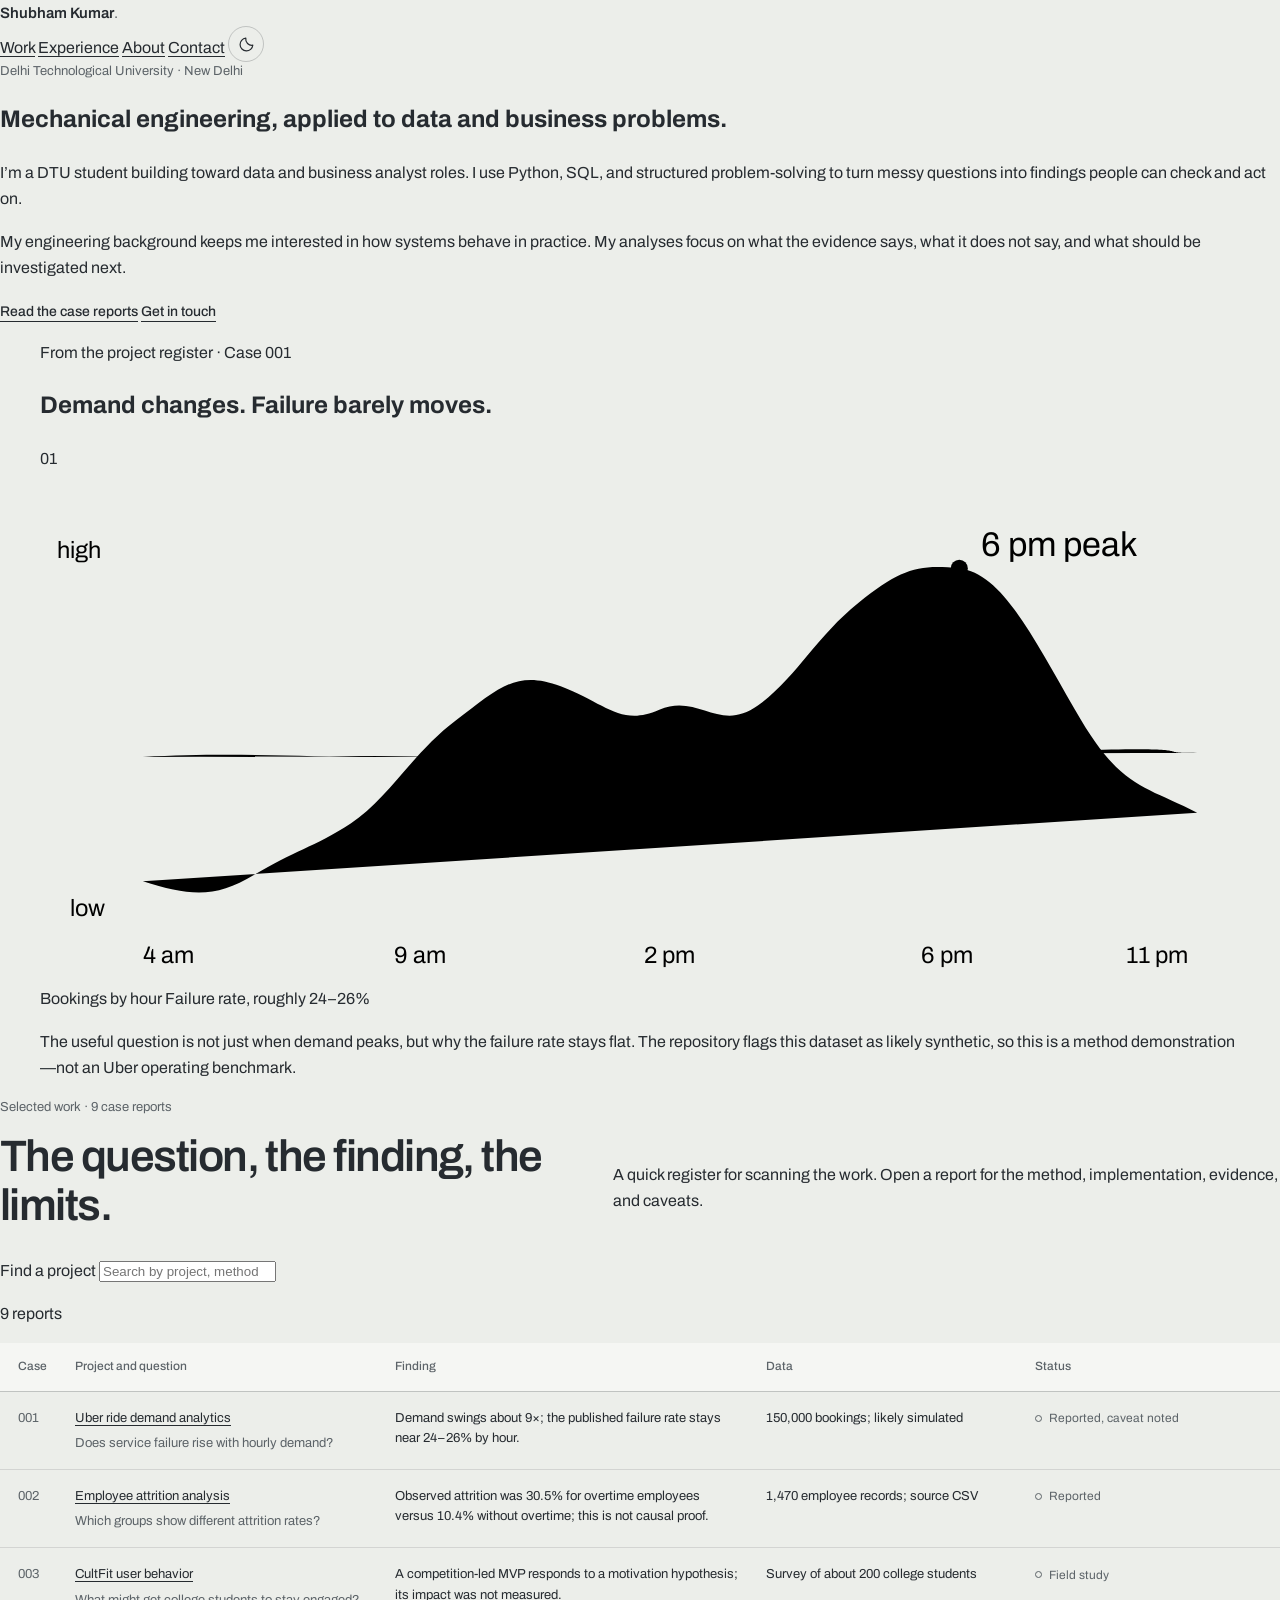
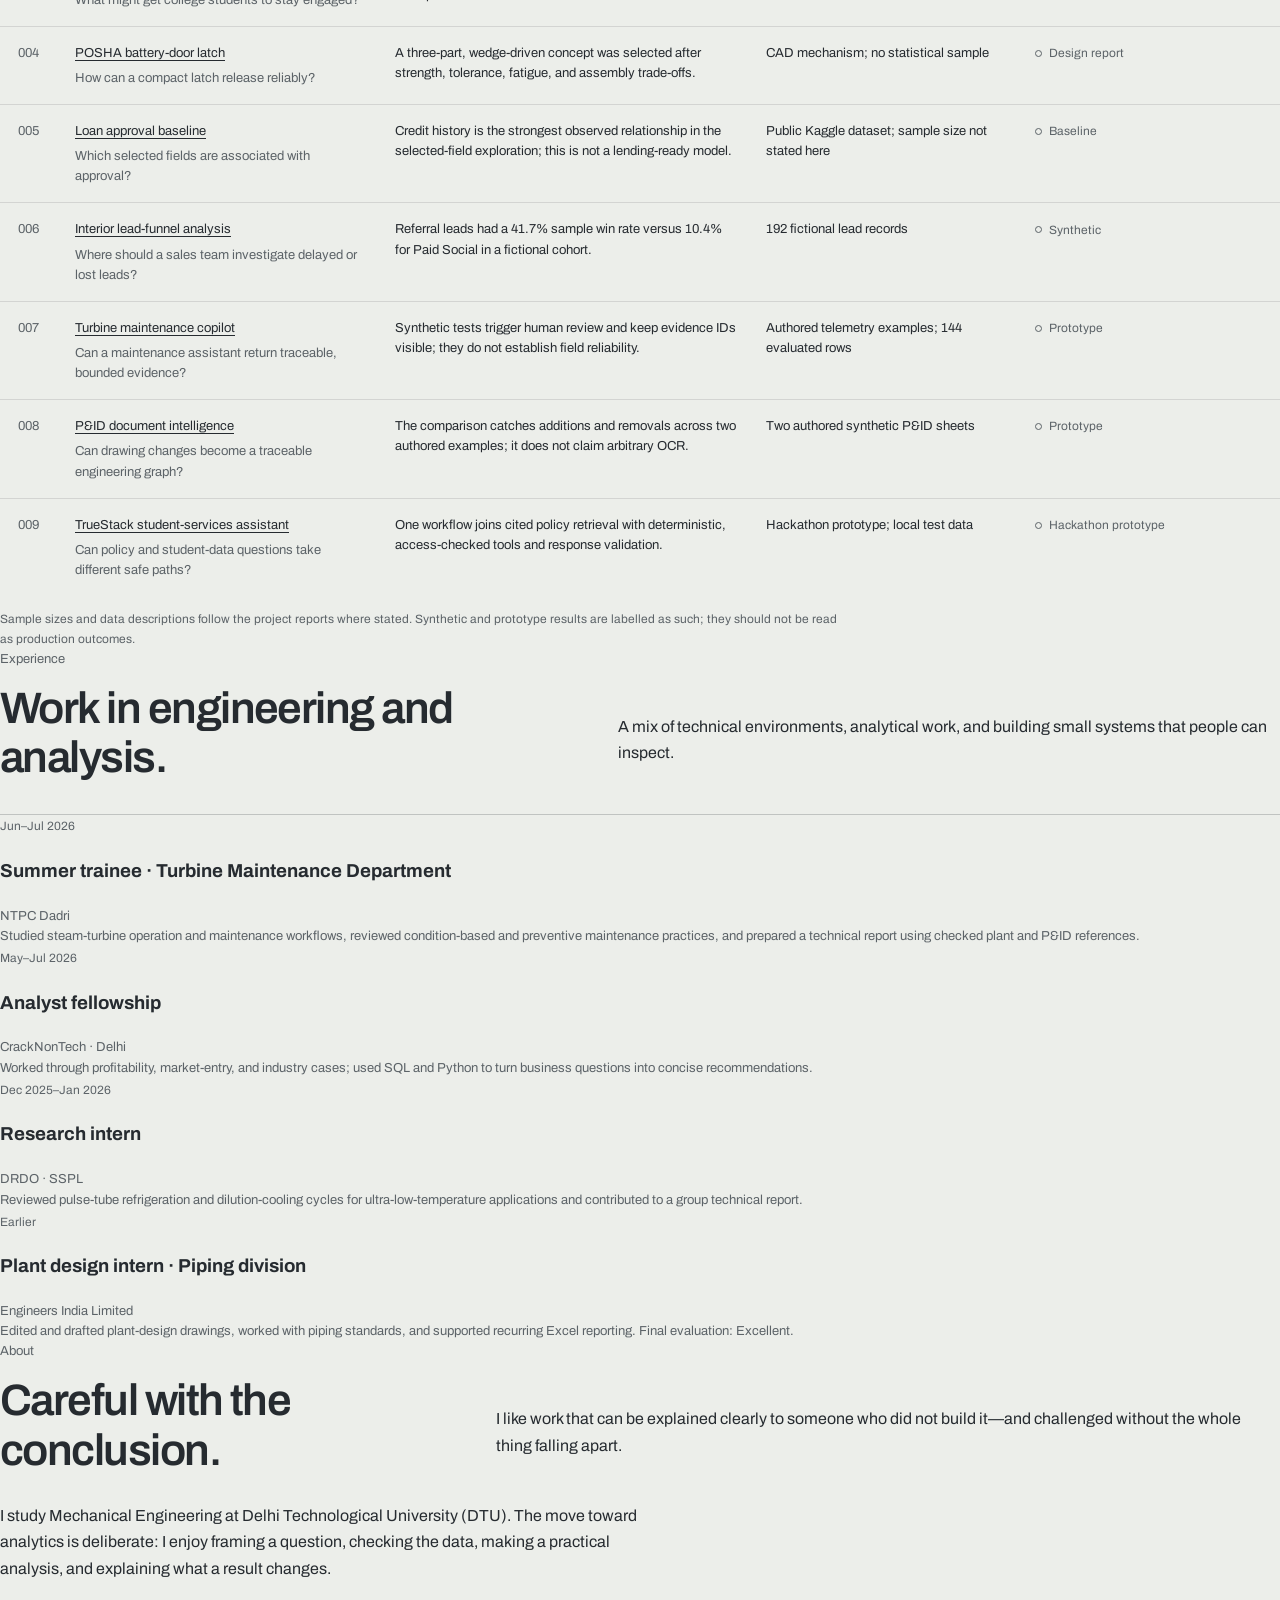
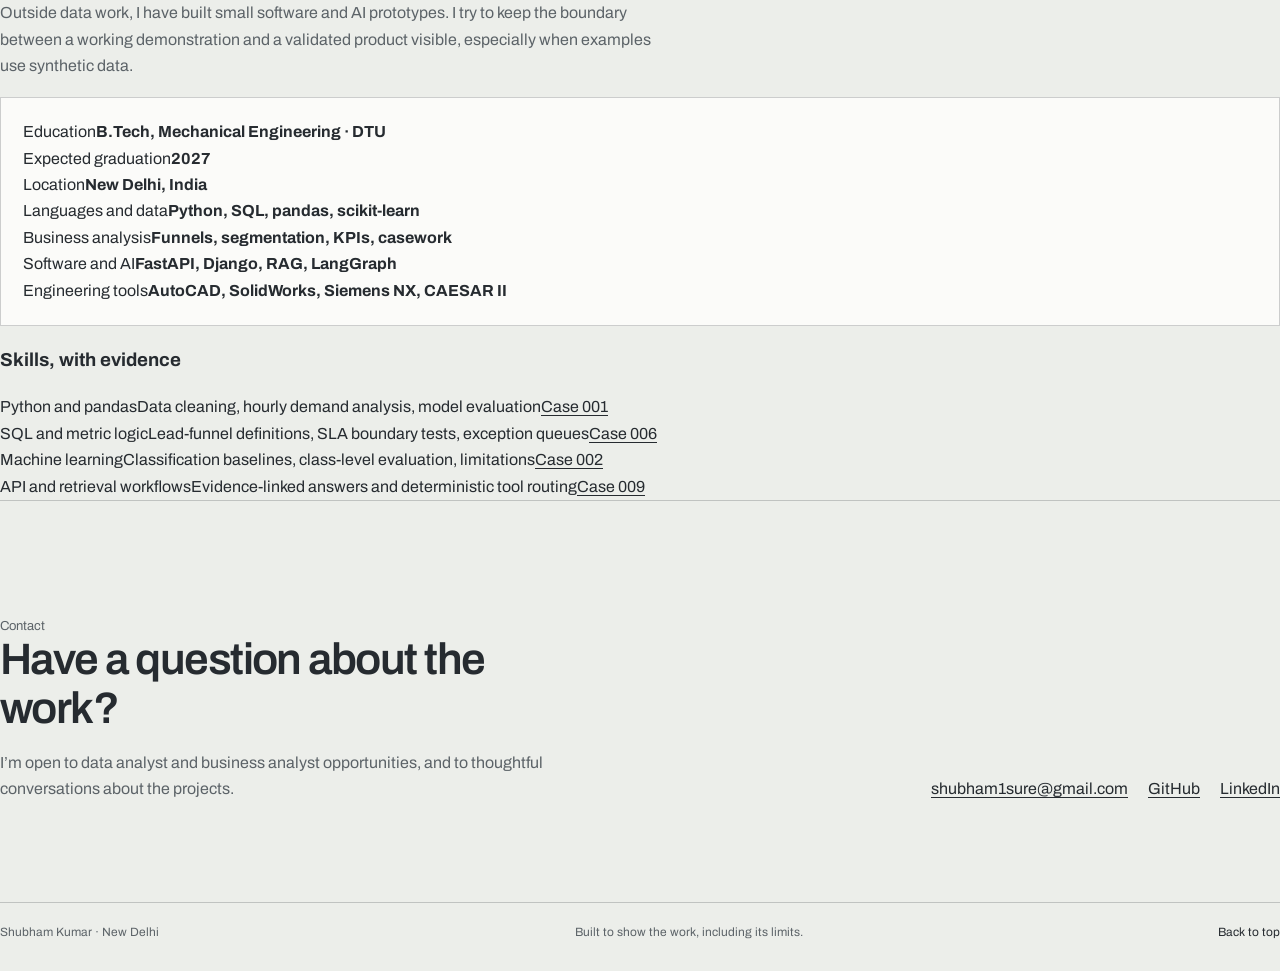
==== index.html @ 34011737 "Rebuild homepage around evidence-led project register" ====
<!doctype html>
<html lang="en" data-theme="light">
<head>
  <meta charset="utf-8">
  <meta name="viewport" content="width=device-width, initial-scale=1">
  <title>Shubham Kumar — Data &amp; Business Analysis</title>
  <meta name="description" content="Shubham Kumar is a Mechanical Engineering student at DTU working toward data and business analyst roles. Explore analysis, decision support, software, and applied AI case reports.">
  <link rel="canonical" href="https://nothing0g.github.io/analyst/">
  <meta property="og:type" content="website">
  <meta property="og:url" content="https://nothing0g.github.io/analyst/">
  <meta property="og:title" content="Shubham Kumar — Data &amp; Business Analysis">
  <meta property="og:description" content="Case reports in analytics, engineering, software, and applied AI. Each report shows the evidence and its limits.">
  <meta property="og:image" content="https://nothing0g.github.io/analyst/assets/og-card.svg">
  <meta name="twitter:card" content="summary_large_image">
  <link rel="icon" href="data:image/svg+xml,%3Csvg xmlns='http://www.w3.org/2000/svg' viewBox='0 0 64 64'%3E%3Crect width='64' height='64' fill='%23FBFBF9' stroke='%23262B30'/%3E%3Cpath d='M17 47V17h7l16 19V17h7v30h-7L24 28v19z' fill='%23262B30'/%3E%3C/svg%3E">
  <link rel="preconnect" href="https://fonts.googleapis.com">
  <link rel="preconnect" href="https://fonts.gstatic.com" crossorigin>
  <link href="https://fonts.googleapis.com/css2?family=Archivo:wdth,wght@75..125,400..700&family=IBM+Plex+Mono:wght@400;500&display=swap" rel="stylesheet">
  <link rel="stylesheet" href="style.css?v=checked-sheet-20261027">
  <script>
    (() => {
      try {
        const saved = localStorage.getItem("theme");
        const preferred = window.matchMedia("(prefers-color-scheme: dark)").matches ? "dark" : "light";
        document.documentElement.dataset.theme = saved || preferred;
      } catch (_) {}
    })();
  </script>
  <script type="application/ld+json">
  {
    "@context":"https://schema.org",
    "@graph":[
      {"@type":"Person","@id":"https://nothing0g.github.io/analyst/#person","name":"Shubham Kumar","url":"https://nothing0g.github.io/analyst/","jobTitle":"Mechanical Engineering Student","sameAs":["https://github.com/Nothing0g","https://www.linkedin.com/in/shubham-kumar-diff/"]},
      {"@type":"WebSite","@id":"https://nothing0g.github.io/analyst/#website","url":"https://nothing0g.github.io/analyst/","name":"Shubham Kumar — Data & Business Analysis","about":{"@id":"https://nothing0g.github.io/analyst/#person"}}
    ]
  }
  </script>
</head>
<body>
  <a class="skip-link" href="#main">Skip to content</a>

  <header class="site-header">
    <a class="wordmark" href="#top" aria-label="Shubham Kumar, home">Shubham Kumar<span class="wordmark-period">.</span></a>
    <nav aria-label="Main navigation">
      <a href="#work">Work</a>
      <a href="#experience">Experience</a>
      <a href="#about">About</a>
      <a href="#contact">Contact</a>
      <button class="theme-toggle" id="themeToggle" type="button" aria-label="Switch to dark theme" aria-pressed="false">
        <svg id="themeIcon" viewBox="0 0 24 24" aria-hidden="true" fill="none" stroke="currentColor" stroke-width="1.6" stroke-linecap="round" stroke-linejoin="round"><path d="M20.4 15.3A8.5 8.5 0 0 1 8.7 3.6 8.7 8.7 0 1 0 20.4 15.3Z"/></svg>
      </button>
    </nav>
  </header>

  <main id="main">
    <section class="intro" id="top" aria-labelledby="intro-title">
      <div class="intro-copy">
        <p class="eyebrow">Delhi Technological University · New Delhi</p>
        <h1 id="intro-title">Mechanical engineering, applied to data and business problems.</h1>
        <p class="intro-lede">I’m a DTU student building toward data and business analyst roles. I use Python, SQL, and structured problem-solving to turn messy questions into findings people can check and act on.</p>
        <p class="intro-context">My engineering background keeps me interested in how systems behave in practice. My analyses focus on what the evidence says, what it does not say, and what should be investigated next.</p>
        <div class="intro-actions">
          <a class="text-link primary-link" href="#work">Read the case reports</a>
          <a class="text-link" href="mailto:shubham1sure@gmail.com">Get in touch</a>
        </div>
      </div>

      <figure class="hero-evidence" aria-labelledby="hero-chart-title">
        <div class="figure-head">
          <div>
            <p class="figure-kicker">From the project register · Case 001</p>
            <h2 id="hero-chart-title">Demand changes. Failure barely moves.</h2>
          </div>
          <span class="figure-number">01</span>
        </div>
        <svg class="demand-chart" viewBox="0 0 560 240" role="img" aria-labelledby="chart-title chart-desc">
          <title id="chart-title">Hourly demand and reported service-failure range</title>
          <desc id="chart-desc">Demand rises from about 1,320 bookings at 4 AM to about 12,400 at 6 PM. The reported service-failure rate remains around 24 to 26 percent.</desc>
          <g class="chart-grid">
            <path d="M48 36H540 M48 78H540 M48 120H540 M48 162H540 M48 204H540"></path>
          </g>
          <g class="chart-axis">
            <text x="8" y="40">high</text><text x="14" y="207">low</text>
            <text x="48" y="229">4 am</text><text x="165" y="229">9 am</text><text x="282" y="229">2 pm</text><text x="411" y="229">6 pm</text><text x="507" y="229">11 pm</text>
          </g>
          <path class="chart-demand" pathLength="100" d="M48 191 C70 198 82 199 100 188 S128 175 145 164 S174 131 194 116 S222 92 243 100 S271 119 289 111 S317 122 335 109 S362 77 382 61 S410 43 429 45 S462 74 483 111 S515 146 540 159"></path>
          <path class="chart-failure" pathLength="100" d="M48 133 C104 130 140 135 194 132 S278 134 335 131 S419 132 483 130 S518 132 540 131"></path>
          <circle class="chart-peak" cx="429" cy="45" r="4"></circle>
          <text class="chart-peak-label" x="439" y="39">6 pm peak</text>
        </svg>
        <div class="chart-legend">
          <span><i class="legend-line demand-line"></i>Bookings by hour</span>
          <span><i class="legend-line failure-line"></i>Failure rate, roughly 24–26%</span>
        </div>
        <p class="finding-note">The useful question is not just when demand peaks, but why the failure rate stays flat. The repository flags this dataset as likely synthetic, so this is a method demonstration—not an Uber operating benchmark.</p>
      </figure>
    </section>

    <section id="work" class="content-section work-section" aria-labelledby="work-title">
      <div class="section-heading">
        <div>
          <p class="eyebrow">Selected work · 9 case reports</p>
          <h2 id="work-title">The question, the finding, the limits.</h2>
        </div>
        <p class="section-intro">A quick register for scanning the work. Open a report for the method, implementation, evidence, and caveats.</p>
      </div>
      <div class="register-tools">
        <label for="registerSearch">Find a project</label>
        <input id="registerSearch" type="search" placeholder="Search by project, method, or tool">
        <p id="registerCount" aria-live="polite">9 reports</p>
      </div>
      <div class="register-sheet">
        <table class="project-register">
          <thead>
            <tr><th scope="col">Case</th><th scope="col">Project and question</th><th scope="col">Finding</th><th scope="col">Data</th><th scope="col">Status</th></tr>
          </thead>
          <tbody>
            <tr class="register-row" data-search="uber demand supply failure bookings python pandas time series operations">
              <td class="case-id">001</td>
              <td><a class="project-name" href="projects/uber-ride-demand/"><span>Uber ride demand analytics</span></a><p>Does service failure rise with hourly demand?</p></td>
              <td>Demand swings about 9×; the published failure rate stays near 24–26% by hour.</td>
              <td>150,000 bookings; likely simulated</td>
              <td><span class="status"><i></i>Reported, caveat noted</span></td>
            </tr>
            <tr class="register-row" data-search="hr employee attrition overtime classification machine learning scikit learn python">
              <td class="case-id">002</td>
              <td><a class="project-name" href="projects/hr-employee-attrition/"><span>Employee attrition analysis</span></a><p>Which groups show different attrition rates?</p></td>
              <td>Observed attrition was 30.5% for overtime employees versus 10.4% without overtime; this is not causal proof.</td>
              <td>1,470 employee records; source CSV</td>
              <td><span class="status"><i></i>Reported</span></td>
            </tr>
            <tr class="register-row" data-search="cultfit fitness user behavior survey product research motivation competition thunkable">
              <td class="case-id">003</td>
              <td><a class="project-name" href="projects/cultfit-user-behavior/"><span>CultFit user behavior</span></a><p>What might get college students to stay engaged?</p></td>
              <td>A competition-led MVP responds to a motivation hypothesis; its impact was not measured.</td>
              <td>Survey of about 200 college students</td>
              <td><span class="status"><i></i>Field study</span></td>
            </tr>
            <tr class="register-row" data-search="posha battery door latch mechanical engineering CAD tolerance fatigue design">
              <td class="case-id">004</td>
              <td><a class="project-name" href="projects/posha-battery-door/"><span>POSHA battery-door latch</span></a><p>How can a compact latch release reliably?</p></td>
              <td>A three-part, wedge-driven concept was selected after strength, tolerance, fatigue, and assembly trade-offs.</td>
              <td>CAD mechanism; no statistical sample</td>
              <td><span class="status"><i></i>Design report</span></td>
            </tr>
            <tr class="register-row" data-search="loan approval logistic regression model credit history fairness baseline python">
              <td class="case-id">005</td>
              <td><a class="project-name" href="projects/loan-approval/"><span>Loan approval baseline</span></a><p>Which selected fields are associated with approval?</p></td>
              <td>Credit history is the strongest observed relationship in the selected-field exploration; this is not a lending-ready model.</td>
              <td>Public Kaggle dataset; sample size not stated here</td>
              <td><span class="status"><i></i>Baseline</span></td>
            </tr>
            <tr class="register-row" data-search="interior lead funnel business analysis conversion response SLA SQL python synthetic">
              <td class="case-id">006</td>
              <td><a class="project-name" href="projects/interior-lead-funnel/"><span>Interior lead-funnel analysis</span></a><p>Where should a sales team investigate delayed or lost leads?</p></td>
              <td>Referral leads had a 41.7% sample win rate versus 10.4% for Paid Social in a fictional cohort.</td>
              <td>192 fictional lead records</td>
              <td><span class="status"><i></i>Synthetic</span></td>
            </tr>
            <tr class="register-row" data-search="turbine maintenance copilot telemetry anomaly detection fastapi evidence retrieval prototype synthetic">
              <td class="case-id">007</td>
              <td><a class="project-name" href="projects/turbine-maintenance-copilot/"><span>Turbine maintenance copilot</span></a><p>Can a maintenance assistant return traceable, bounded evidence?</p></td>
              <td>Synthetic tests trigger human review and keep evidence IDs visible; they do not establish field reliability.</td>
              <td>Authored telemetry examples; 144 evaluated rows</td>
              <td><span class="status"><i></i>Prototype</span></td>
            </tr>
            <tr class="register-row" data-search="PID P&ID engineering document intelligence revision graph extraction validation prototype synthetic">
              <td class="case-id">008</td>
              <td><a class="project-name" href="projects/pid-engineering-document-intelligence/"><span>P&amp;ID document intelligence</span></a><p>Can drawing changes become a traceable engineering graph?</p></td>
              <td>The comparison catches additions and removals across two authored examples; it does not claim arbitrary OCR.</td>
              <td>Two authored synthetic P&amp;ID sheets</td>
              <td><span class="status"><i></i>Prototype</span></td>
            </tr>
            <tr class="register-row" data-search="TrueStack student services AI assistant LangGraph FastAPI RAG SQLite hackathon prototype">
              <td class="case-id">009</td>
              <td><a class="project-name" href="projects/truestack-ai-assistant/"><span>TrueStack student-services assistant</span></a><p>Can policy and student-data questions take different safe paths?</p></td>
              <td>One workflow joins cited policy retrieval with deterministic, access-checked tools and response validation.</td>
              <td>Hackathon prototype; local test data</td>
              <td><span class="status"><i></i>Hackathon prototype</span></td>
            </tr>
          </tbody>
        </table>
        <p class="register-footnote">Sample sizes and data descriptions follow the project reports where stated. Synthetic and prototype results are labelled as such; they should not be read as production outcomes.</p>
        <p class="no-results" id="registerEmpty" hidden>No reports match that search.</p>
      </div>
    </section>

    <section id="experience" class="content-section" aria-labelledby="experience-title">
      <div class="section-heading">
        <div><p class="eyebrow">Experience</p><h2 id="experience-title">Work in engineering and analysis.</h2></div>
        <p class="section-intro">A mix of technical environments, analytical work, and building small systems that people can inspect.</p>
      </div>
      <div class="experience-list">
        <article class="experience-row">
          <div class="experience-date">Jun–Jul 2026</div>
          <div><h3>Summer trainee · Turbine Maintenance Department</h3><p class="experience-place">NTPC Dadri</p><p>Studied steam-turbine operation and maintenance workflows, reviewed condition-based and preventive maintenance practices, and prepared a technical report using checked plant and P&amp;ID references.</p></div>
        </article>
        <article class="experience-row">
          <div class="experience-date">May–Jul 2026</div>
          <div><h3>Analyst fellowship</h3><p class="experience-place">CrackNonTech · Delhi</p><p>Worked through profitability, market-entry, and industry cases; used SQL and Python to turn business questions into concise recommendations.</p></div>
        </article>
        <article class="experience-row">
          <div class="experience-date">Dec 2025–Jan 2026</div>
          <div><h3>Research intern</h3><p class="experience-place">DRDO · SSPL</p><p>Reviewed pulse-tube refrigeration and dilution-cooling cycles for ultra-low-temperature applications and contributed to a group technical report.</p></div>
        </article>
        <article class="experience-row">
          <div class="experience-date">Earlier</div>
          <div><h3>Plant design intern · Piping division</h3><p class="experience-place">Engineers India Limited</p><p>Edited and drafted plant-design drawings, worked with piping standards, and supported recurring Excel reporting. Final evaluation: Excellent.</p></div>
        </article>
      </div>
    </section>

    <section id="about" class="content-section about-section" aria-labelledby="about-title">
      <div class="section-heading">
        <div><p class="eyebrow">About</p><h2 id="about-title">Careful with the conclusion.</h2></div>
        <p class="section-intro">I like work that can be explained clearly to someone who did not build it—and challenged without the whole thing falling apart.</p>
      </div>
      <div class="about-grid">
        <div class="about-copy">
          <p>I study Mechanical Engineering at Delhi Technological University (DTU). The move toward analytics is deliberate: I enjoy framing a question, checking the data, making a practical analysis, and explaining what a result changes.</p>
          <p>Outside data work, I have built small software and AI prototypes. I try to keep the boundary between a working demonstration and a validated product visible, especially when examples use synthetic data.</p>
        </div>
        <div class="facts-sheet">
          <div class="fact-row"><span>Education</span><strong>B.Tech, Mechanical Engineering · DTU</strong></div>
          <div class="fact-row"><span>Expected graduation</span><strong>2027</strong></div>
          <div class="fact-row"><span>Location</span><strong>New Delhi, India</strong></div>
          <div class="fact-row"><span>Languages and data</span><strong>Python, SQL, pandas, scikit-learn</strong></div>
          <div class="fact-row"><span>Business analysis</span><strong>Funnels, segmentation, KPIs, casework</strong></div>
          <div class="fact-row"><span>Software and AI</span><strong>FastAPI, Django, RAG, LangGraph</strong></div>
          <div class="fact-row"><span>Engineering tools</span><strong>AutoCAD, SolidWorks, Siemens NX, CAESAR II</strong></div>
        </div>
      </div>
      <div class="skills-evidence">
        <h3>Skills, with evidence</h3>
        <div class="skill-row"><span>Python and pandas</span><span>Data cleaning, hourly demand analysis, model evaluation</span><a href="projects/uber-ride-demand/">Case 001</a></div>
        <div class="skill-row"><span>SQL and metric logic</span><span>Lead-funnel definitions, SLA boundary tests, exception queues</span><a href="projects/interior-lead-funnel/">Case 006</a></div>
        <div class="skill-row"><span>Machine learning</span><span>Classification baselines, class-level evaluation, limitations</span><a href="projects/hr-employee-attrition/">Case 002</a></div>
        <div class="skill-row"><span>API and retrieval workflows</span><span>Evidence-linked answers and deterministic tool routing</span><a href="projects/truestack-ai-assistant/">Case 009</a></div>
      </div>
    </section>

    <section id="contact" class="contact-section" aria-labelledby="contact-title">
      <div>
        <p class="eyebrow">Contact</p>
        <h2 id="contact-title">Have a question about the work?</h2>
        <p>I’m open to data analyst and business analyst opportunities, and to thoughtful conversations about the projects.</p>
      </div>
      <div class="contact-links">
        <a href="mailto:shubham1sure@gmail.com">shubham1sure@gmail.com</a>
        <a href="https://github.com/Nothing0g" target="_blank" rel="noreferrer">GitHub</a>
        <a href="https://www.linkedin.com/in/shubham-kumar-diff/" target="_blank" rel="noreferrer">LinkedIn</a>
      </div>
    </section>
  </main>

  <footer class="site-footer"><span>Shubham Kumar · New Delhi</span><span>Built to show the work, including its limits.</span><a href="#top">Back to top</a></footer>
  <script src="script.js?v=checked-sheet-20261027"></script>
</body>
</html>
---- style.css ----
/* Checked drawing sheet — editorial portfolio system */
:root {
  color-scheme: light;
  --desk: #ECEEEA;
  --sheet: #FBFBF9;
  --ink: #262B30;
  --pencil: #5C6368;
  --quiet: #747B80;
  --line: rgba(38, 43, 48, .22);
  --line-soft: rgba(38, 43, 48, .13);
  --redline: #B8322A;
  --button-ink: #262B30;
  --button-text: #FBFBF9;
  --font-sans: 'Archivo', Arial, Helvetica, sans-serif;
  --font-mono: 'IBM Plex Mono', Consolas, monospace;
  --content-width: 1220px;
}
html[data-theme="dark"] {
  color-scheme: dark;
  --desk: #15181B;
  --sheet: #1C2024;
  --ink: #E6E8E4;
  --pencil: #9AA1A6;
  --quiet: #858D93;
  --line: rgba(230, 232, 228, .22);
  --line-soft: rgba(230, 232, 228, .13);
  --redline: #E0675E;
  --button-ink: #E6E8E4;
  --button-text: #15181B;
}
* { box-sizing: border-box; }
html { scroll-behavior: smooth; background: var(--desk); }
body {
  margin: 0;
  background: var(--desk);
  color: var(--ink);
  font: 400 16px/1.65 var(--font-sans);
  -webkit-font-smoothing: antialiased;
  text-rendering: optimizeLegibility;
}
::selection { background: var(--ink); color: var(--sheet); }
a { color: inherit; text-decoration-thickness: 1px; text-underline-offset: .2em; }
button { font: inherit; color: inherit; }
svg { display: block; }
.page-width { width: min(var(--content-width), calc(100% - 64px)); margin-inline: auto; }
.skip-link {
  position: fixed; z-index: 20; top: -80px; left: 16px; padding: 10px 14px;
  background: var(--ink); color: var(--sheet); border: 1px solid var(--ink); border-radius: 4px;
}
.skip-link:focus { top: 16px; }
:focus-visible { outline: 2px solid var(--ink); outline-offset: 4px; }
.topbar {
  width: min(var(--content-width), calc(100% - 64px)); margin: 0 auto;
  min-height: 76px; display: flex; align-items: center; justify-content: space-between;
  gap: 28px; border-bottom: 1px solid var(--line);
}
.wordmark { font-size: 15px; font-weight: 600; text-decoration: none; white-space: nowrap; }
.wordmark span { color: var(--pencil); font-weight: 400; }
.topbar nav { display: flex; gap: clamp(16px, 3vw, 38px); align-items: center; }
.topbar nav > a { font-size: 14px; text-decoration: none; }
.topbar nav > a:hover, .text-link:hover, .site-footer a:hover { text-decoration: underline; text-decoration-color: var(--redline); text-underline-offset: 5px; }
.theme-toggle {
  width: 36px; height: 36px; display: inline-grid; place-items: center; padding: 0;
  border: 1px solid var(--line); border-radius: 50%; background: transparent; cursor: pointer;
}
.theme-toggle svg { width: 17px; height: 17px; }
.theme-toggle:hover { background: var(--sheet); }
.hero {
  display: grid; grid-template-columns: minmax(0, 1.06fr) minmax(340px, .84fr);
  gap: clamp(40px, 7vw, 96px); align-items: center; padding-top: clamp(60px, 9vw, 124px);
  padding-bottom: clamp(70px, 9vw, 118px);
}
.eyebrow, .small-label { margin: 0 0 16px; color: var(--pencil); font-size: 13px; line-height: 1.4; }
.eyebrow { display: flex; flex-wrap: wrap; align-items: center; gap: 10px; }
.eyebrow-dot { width: 5px; height: 5px; background: var(--redline); border-radius: 50%; display: inline-block; }
.hero h1 {
  margin: 0; max-width: 680px; font-size: clamp(42px, 5.5vw, 72px);
  font-weight: 600; line-height: 1.04; letter-spacing: -.045em; text-wrap: balance;
}
.hero-deck { max-width: 630px; margin: 25px 0 0; color: var(--pencil); font-size: clamp(17px, 1.65vw, 20px); line-height: 1.62; }
.hero-actions { display: flex; flex-wrap: wrap; align-items: center; gap: 24px; margin-top: 30px; }
.button {
  min-height: 46px; display: inline-flex; justify-content: center; align-items: center;
  padding: 11px 16px; border: 1px solid var(--ink); border-radius: 4px;
  font-size: 14px; font-weight: 600; text-decoration: none;
}
.button-dark { background: var(--button-ink); color: var(--button-text); }
.button-dark:hover { opacity: .88; }
.text-link { font-size: 14px; font-weight: 500; text-underline-offset: 5px; }
.hero-context { max-width: 580px; margin: 29px 0 0; padding-top: 14px; border-top: 1px solid var(--line); color: var(--pencil); font-size: 13px; }
.hero-chart {
  position: relative; margin: 0; padding: clamp(20px, 3vw, 32px);
  background: var(--sheet); border: 1px solid var(--line); min-width: 0;
}
.chart-head { display: flex; justify-content: space-between; align-items: flex-start; gap: 18px; padding-bottom: 24px; border-bottom: 1px solid var(--line-soft); }
.chart-head .small-label { margin-bottom: 6px; }
.chart-head h2 { max-width: 300px; margin: 0; font-size: clamp(19px, 2.2vw, 25px); font-weight: 600; letter-spacing: -.025em; line-height: 1.25; }
.chart-case { color: var(--pencil); font-size: 13px; }
.mono { font-family: var(--font-mono); font-variant-numeric: tabular-nums; }
.chart-axis { display: flex; justify-content: space-between; margin: 15px 0 12px 0; padding-left: 2px; color: var(--quiet); font-size: 11px; }
.chart-bars { position: relative; padding-bottom: 32px; }
.chart-row { margin-bottom: 17px; }
.chart-row-label { display: flex; align-items: baseline; justify-content: space-between; gap: 16px; margin-bottom: 6px; font-size: 13px; }
.chart-row-label strong { font-size: 12px; font-weight: 500; color: var(--pencil); }
.chart-track { height: 13px; overflow: hidden; background: color-mix(in srgb, var(--ink) 7%, var(--sheet)); }
.chart-bar { display: block; width: var(--bar-width); height: 100%; background: color-mix(in srgb, var(--ink) 68%, var(--sheet)); transform: scaleX(0); transform-origin: left; }
.chart-bar.redline-bar { background: var(--redline); }
.chart-ready .chart-bar { transform: scaleX(1); transition: transform 650ms cubic-bezier(.2,.7,.25,1); }
.chart-redline { position: absolute; left: 0; right: 0; bottom: 0; display: flex; align-items: center; gap: 9px; color: var(--redline); font-size: 12px; opacity: 0; }
.chart-redline span { display: inline-block; width: 23px; height: 1px; background: var(--redline); transform: scaleX(0); transform-origin: left; }
.chart-redline p { margin: 0; }
.chart-ready .chart-redline { opacity: 1; transition: opacity 220ms ease 650ms; }
.chart-ready .chart-redline span { transform: scaleX(1); transition: transform 220ms ease 650ms; }
.hero-chart figcaption { margin-top: 20px; padding-top: 12px; border-top: 1px solid var(--line-soft); color: var(--pencil); font-size: 12px; line-height: 1.55; }
.section { padding-block: clamp(58px, 8vw, 100px); border-top: 1px solid var(--line); }
.section-heading { display: flex; align-items: end; justify-content: space-between; gap: 32px; margin-bottom: 28px; }
.small-label { margin-bottom: 9px; }
.section-heading h2, .contact-section h2 { margin: 0; font-size: clamp(30px, 4vw, 44px); font-weight: 600; line-height: 1.12; letter-spacing: -.035em; }
.section-note { max-width: 390px; margin: 0; color: var(--pencil); font-size: 14px; line-height: 1.55; }
.register-wrap { overflow-x: auto; background: var(--sheet); border: 1px solid var(--line); }
.project-register { border-collapse: collapse; width: 100%; min-width: 940px; text-align: left; }
.project-register caption { position: absolute; width: 1px; height: 1px; margin: -1px; overflow: hidden; clip: rect(0,0,0,0); white-space: nowrap; }
.project-register thead th {
  padding: 14px 14px; background: color-mix(in srgb, var(--desk) 42%, var(--sheet));
  border-bottom: 1px solid var(--line); color: var(--pencil); font-size: 12px;
  font-weight: 500; text-align: left;
}
.project-register td { vertical-align: top; padding: 16px 14px; border-bottom: 1px solid var(--line-soft); font-size: 13px; line-height: 1.55; }
.project-register tbody tr:last-child td { border-bottom: 0; }
.project-register tbody tr:hover { background: color-mix(in srgb, var(--desk) 42%, var(--sheet)); }
.project-register th:first-child, .project-register td:first-child { padding-left: 18px; width: 58px; }
.project-register th:nth-child(2) { width: 25%; }
.project-register th:nth-child(3) { width: 29%; }
.project-register th:nth-child(4) { width: 21%; }
.project-register th:nth-child(5) { min-width: 130px; }
.case-id { color: var(--pencil); font-size: 12px; }
.register-title { display: inline; font-size: 14px; font-weight: 600; text-decoration: underline; text-decoration-color: var(--line); text-underline-offset: 4px; }
.register-title:hover { text-decoration-color: var(--redline); }
.project-register td p { margin: 5px 0 0; color: var(--pencil); }
.status { display: inline-flex; gap: 7px; align-items: center; color: var(--pencil); font-size: 12px; line-height: 1.4; white-space: nowrap; }
.status i { width: 7px; height: 7px; display: inline-block; border: 1px solid var(--pencil); border-radius: 50%; flex: 0 0 7px; }
.register-footnote { max-width: 850px; margin: 14px 0 0; color: var(--pencil); font-size: 12px; }
.sheet { position: relative; background: var(--sheet); border: 1px solid var(--line); }
.lead-sheet { padding: clamp(20px, 4vw, 42px); }
.sheet-topline { display: flex; justify-content: space-between; align-items: center; gap: 16px; padding-bottom: 18px; border-bottom: 1px solid var(--line); font-size: 13px; color: var(--pencil); }
.sheet-grid { display: grid; grid-template-columns: repeat(3, minmax(0,1fr)); }
.sheet-field { position: relative; min-width: 0; padding: 23px 22px 23px 0; margin-right: 22px; border-bottom: 1px solid var(--line-soft); }
.sheet-field:nth-child(3n) { margin-right: 0; padding-right: 0; }
.sheet-field h3, .facts-sheet h3, .skills-sheet h3 { margin: 0 0 9px; font-size: 14px; line-height: 1.4; font-weight: 600; }
.sheet-field p { margin: 0; color: var(--pencil); font-size: 14px; line-height: 1.65; }
.sheet-finding h3 { color: var(--redline); }
.finding-mark { position: absolute; left: 0; right: 22px; bottom: 12px; height: 1px; background: var(--redline); }
.title-block { display: flex; justify-content: flex-end; align-items: stretch; margin: 22px 0 0 auto; border: 1px solid var(--line); width: min(100%, 610px); }
.title-block > div { flex: 1; min-width: 0; padding: 11px 13px; border-left: 1px solid var(--line); }
.title-block > div:first-child { border-left: 0; }
.title-block span { display: block; margin-bottom: 5px; color: var(--pencil); font-size: 11px; }
.title-block strong { display: block; font-size: 12px; font-weight: 500; overflow-wrap: anywhere; }
.about-layout { display: grid; grid-template-columns: minmax(0, 1fr) minmax(350px, .77fr); align-items: start; gap: clamp(40px, 7vw, 96px); }
.about-copy > p { max-width: 670px; margin: 0 0 18px; font-size: 16px; }
.about-copy > p + p { color: var(--pencil); }
.experience-list { margin-top: 32px; border-top: 1px solid var(--line); }
.experience-list > div { display: grid; grid-template-columns: 86px minmax(0,1fr); gap: 16px; padding: 13px 0; border-bottom: 1px solid var(--line-soft); }
.experience-date { color: var(--pencil); font-size: 12px; padding-top: 2px; }
.experience-list p { margin: 0; font-size: 13px; line-height: 1.6; color: var(--pencil); }
.experience-list strong { color: var(--ink); font-weight: 600; }
.facts-sheet, .skills-sheet { padding: 21px 22px; border: 1px solid var(--line); background: var(--sheet); }
.facts-sheet { margin-bottom: 14px; }
.facts-sheet h3, .skills-sheet h3 { margin-bottom: 13px; }
.facts-sheet dl { margin: 0; }
.facts-sheet dl > div { display: grid; grid-template-columns: 120px minmax(0,1fr); gap: 10px; padding: 10px 0; border-top: 1px solid var(--line-soft); }
.facts-sheet dt { color: var(--pencil); font-size: 12px; }
.facts-sheet dd { margin: 0; font-size: 13px; }
.skills-sheet table { width: 100%; border-collapse: collapse; }
.skills-sheet th, .skills-sheet td { padding: 10px 0; border-top: 1px solid var(--line-soft); text-align: left; vertical-align: top; font-size: 12px; line-height: 1.55; }
.skills-sheet th { width: 43%; padding-right: 14px; font-weight: 600; }
.skills-sheet td { color: var(--pencil); }
.contact-section { display: flex; justify-content: space-between; align-items: end; gap: 40px; padding-block: clamp(58px, 8vw, 100px); border-top: 1px solid var(--line); }
.contact-section > div:first-child { max-width: 640px; }
.contact-section h2 { max-width: 600px; }
.contact-section p:not(.small-label) { max-width: 560px; margin: 16px 0 0; color: var(--pencil); }
.contact-links { display: flex; flex-wrap: wrap; align-items: center; gap: 20px; }
.site-footer {
  display: flex; justify-content: space-between; align-items: center; gap: 18px; flex-wrap: wrap;
  padding-block: 20px 28px; border-top: 1px solid var(--line); color: var(--pencil); font-size: 12px;
}
.site-footer a { color: var(--ink); text-decoration: none; }
@media (max-width: 900px) {
  .page-width, .topbar { width: min(var(--content-width), calc(100% - 40px)); }
  .hero { grid-template-columns: 1fr; gap: 42px; padding-top: 66px; padding-bottom: 70px; }
  .hero-copy { max-width: 760px; }
  .hero-chart { width: min(100%, 620px); }
  .about-layout { grid-template-columns: 1fr; gap: 30px; }
  .about-right { display: grid; grid-template-columns: 1fr 1fr; align-items: start; gap: 14px; }
  .facts-sheet { margin-bottom: 0; }
  .section-heading { align-items: start; }
}
@media (max-width: 640px) {
  body { font-size: 15px; }
  .page-width, .topbar { width: calc(100% - 32px); }
  .topbar { min-height: 64px; gap: 14px; }
  .wordmark { font-size: 13px; }
  .topbar nav { gap: 14px; }
  .topbar nav > a { font-size: 13px; }
  .theme-toggle { width: 32px; height: 32px; }
  .hero { padding-top: 54px; padding-bottom: 56px; gap: 34px; }
  .hero h1 { font-size: clamp(39px, 11.5vw, 56px); }
  .hero-deck { margin-top: 19px; font-size: 16px; }
  .hero-actions { gap: 18px; margin-top: 24px; }
  .button { min-height: 43px; padding: 9px 12px; font-size: 13px; }
  .hero-context { margin-top: 23px; }
  .hero-chart { padding: 18px 16px; }
  .section { padding-block: 56px; }
  .section-heading { display: block; margin-bottom: 22px; }
  .section-note { margin-top: 12px; }
  .sheet-grid { grid-template-columns: 1fr; }
  .sheet-field, .sheet-field:nth-child(3n) { margin-right: 0; padding: 17px 0; }
  .finding-mark { right: 0; }
  .title-block { display: grid; grid-template-columns: 1fr 1fr; }
  .title-block > div:nth-child(3) { border-top: 1px solid var(--line); }
  .about-right { grid-template-columns: 1fr; }
  .contact-section { display: block; }
  .contact-links { margin-top: 28px; align-items: flex-start; }
  .site-footer { align-items: flex-start; flex-direction: column; gap: 6px; }
  .facts-sheet dl > div { grid-template-columns: 110px minmax(0,1fr); }
  .project-register td { padding: 14px 12px; }
}
@media (prefers-reduced-motion: reduce) {
  html { scroll-behavior: auto; }
  .chart-bar, .chart-redline, .chart-redline span { transition: none !important; transform: none !important; opacity: 1 !important; }
}
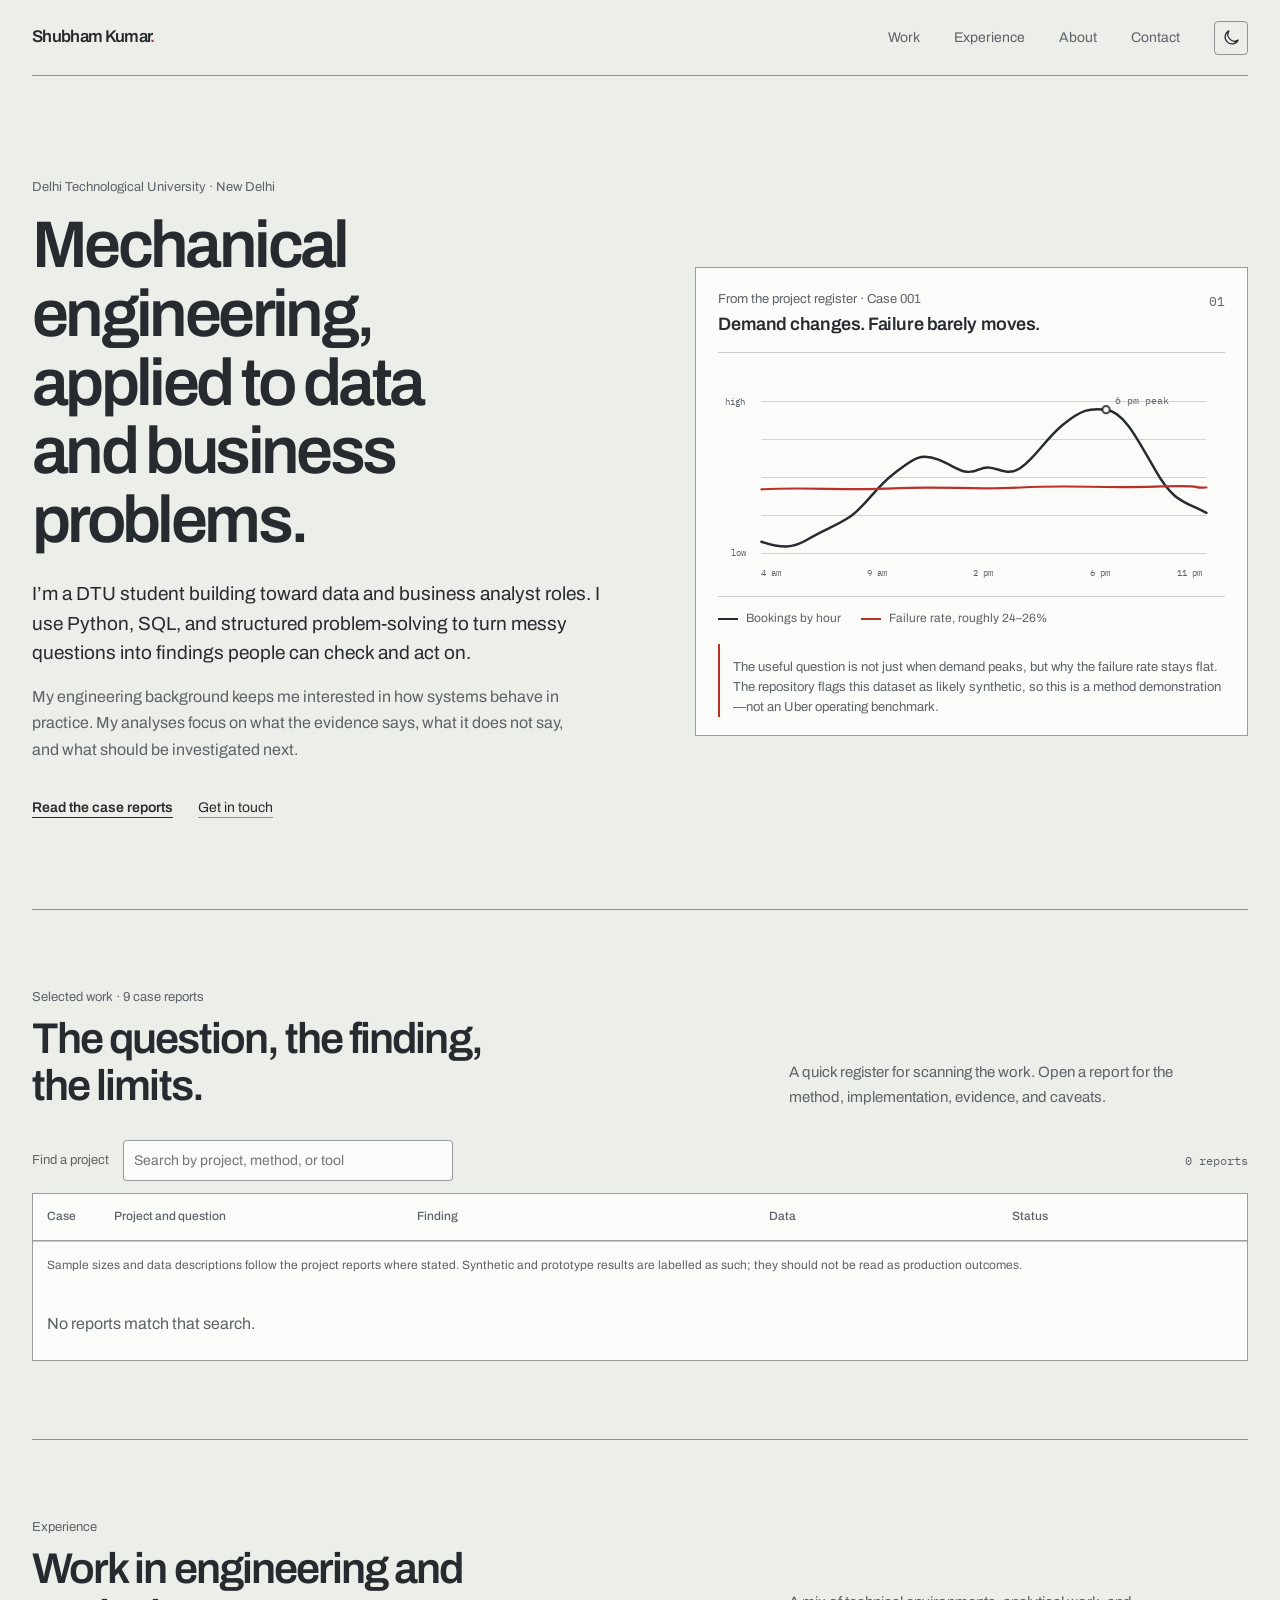
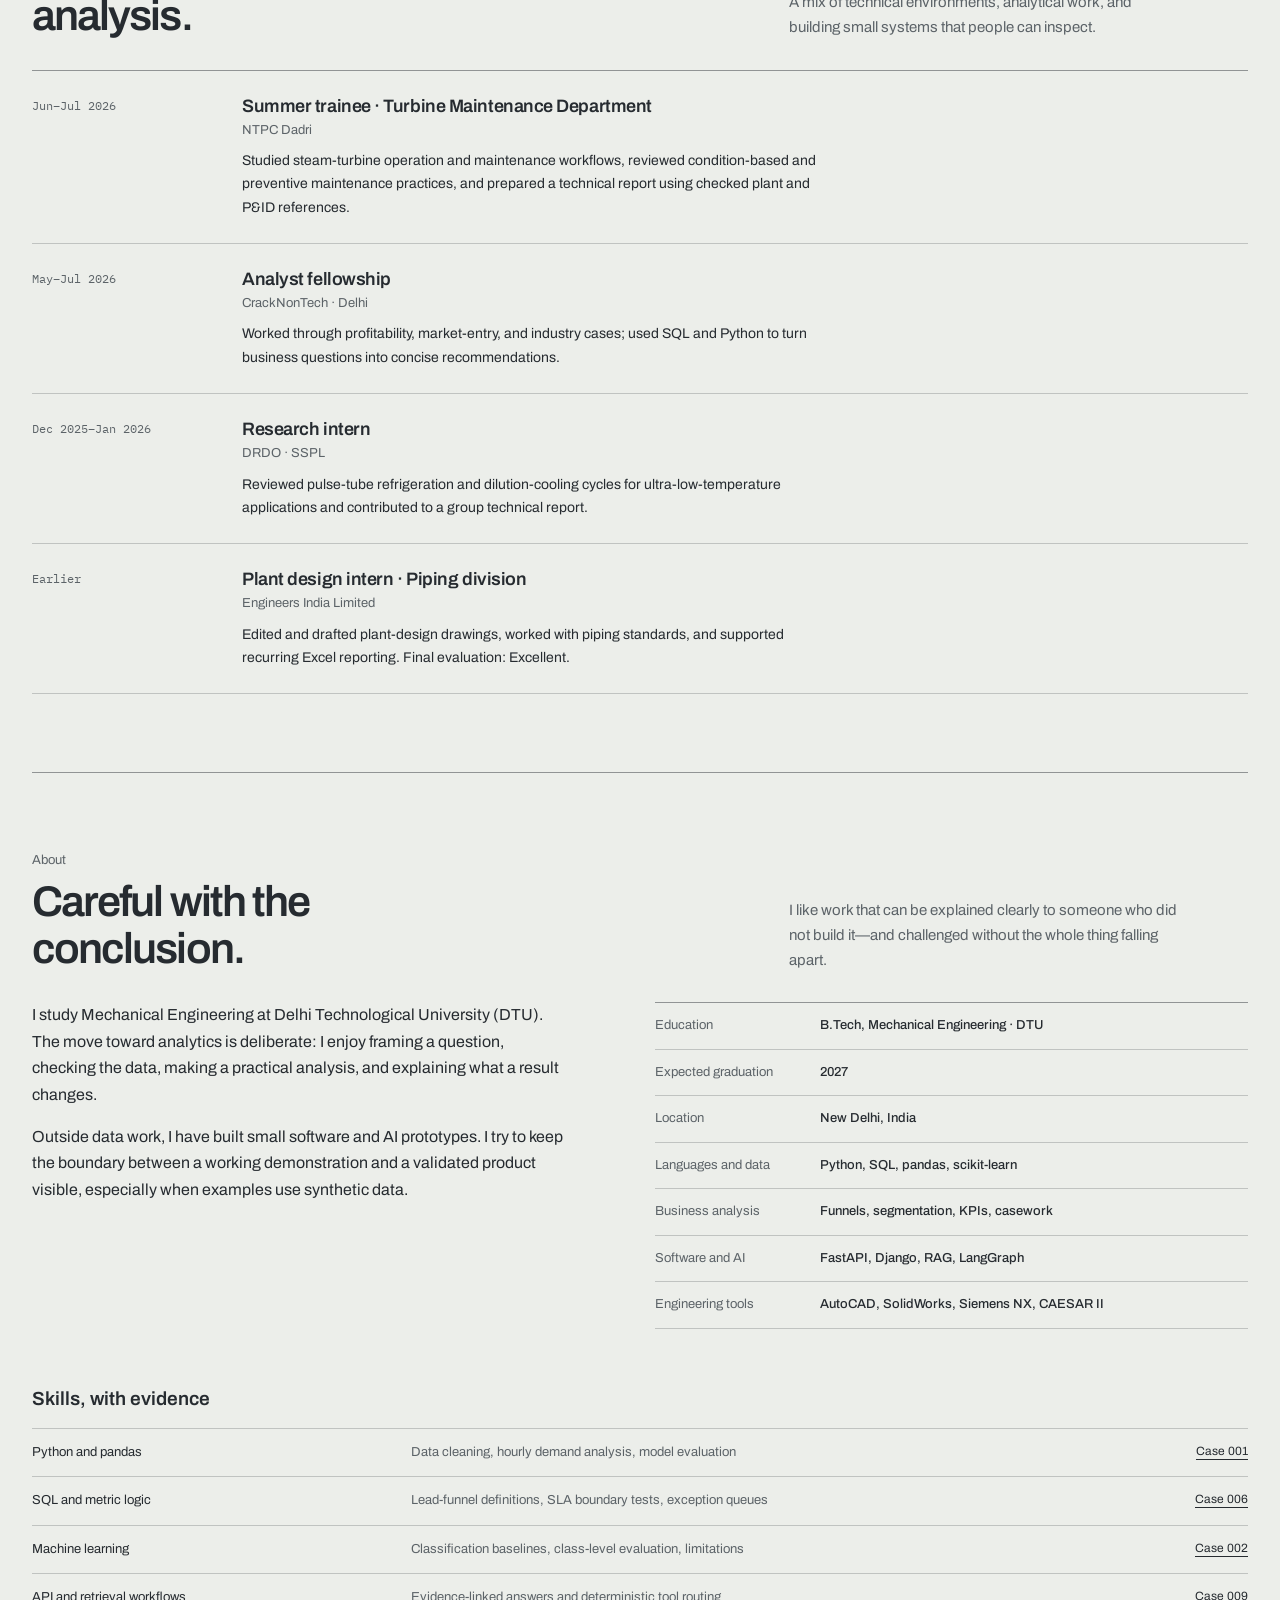
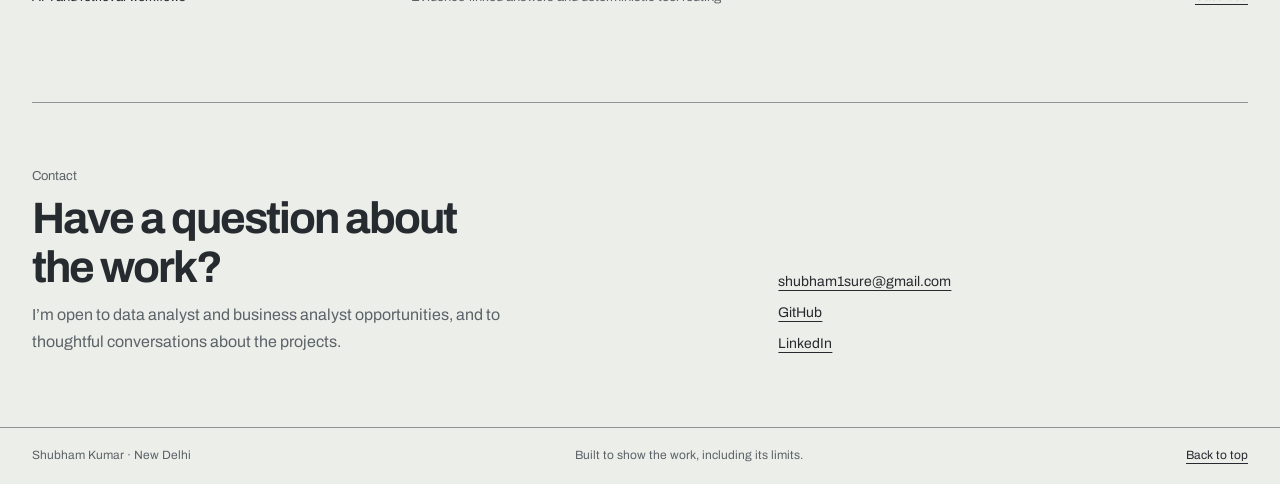
==== commit 57754431: "Add evidence-led case sheets and order the project register" ====
--- a/index.html
+++ b/index.html
@@ -115,69 +115,7 @@
             <tr><th scope="col">Case</th><th scope="col">Project and question</th><th scope="col">Finding</th><th scope="col">Data</th><th scope="col">Status</th></tr>
           </thead>
           <tbody>
-            <tr class="register-row" data-search="uber demand supply failure bookings python pandas time series operations">
-              <td class="case-id">001</td>
-              <td><a class="project-name" href="projects/uber-ride-demand/"><span>Uber ride demand analytics</span></a><p>Does service failure rise with hourly demand?</p></td>
-              <td>Demand swings about 9×; the published failure rate stays near 24–26% by hour.</td>
-              <td>150,000 bookings; likely simulated</td>
-              <td><span class="status"><i></i>Reported, caveat noted</span></td>
-            </tr>
-            <tr class="register-row" data-search="hr employee attrition overtime classification machine learning scikit learn python">
-              <td class="case-id">002</td>
-              <td><a class="project-name" href="projects/hr-employee-attrition/"><span>Employee attrition analysis</span></a><p>Which groups show different attrition rates?</p></td>
-              <td>Observed attrition was 30.5% for overtime employees versus 10.4% without overtime; this is not causal proof.</td>
-              <td>1,470 employee records; source CSV</td>
-              <td><span class="status"><i></i>Reported</span></td>
-            </tr>
-            <tr class="register-row" data-search="cultfit fitness user behavior survey product research motivation competition thunkable">
-              <td class="case-id">003</td>
-              <td><a class="project-name" href="projects/cultfit-user-behavior/"><span>CultFit user behavior</span></a><p>What might get college students to stay engaged?</p></td>
-              <td>A competition-led MVP responds to a motivation hypothesis; its impact was not measured.</td>
-              <td>Survey of about 200 college students</td>
-              <td><span class="status"><i></i>Field study</span></td>
-            </tr>
-            <tr class="register-row" data-search="posha battery door latch mechanical engineering CAD tolerance fatigue design">
-              <td class="case-id">004</td>
-              <td><a class="project-name" href="projects/posha-battery-door/"><span>POSHA battery-door latch</span></a><p>How can a compact latch release reliably?</p></td>
-              <td>A three-part, wedge-driven concept was selected after strength, tolerance, fatigue, and assembly trade-offs.</td>
-              <td>CAD mechanism; no statistical sample</td>
-              <td><span class="status"><i></i>Design report</span></td>
-            </tr>
-            <tr class="register-row" data-search="loan approval logistic regression model credit history fairness baseline python">
-              <td class="case-id">005</td>
-              <td><a class="project-name" href="projects/loan-approval/"><span>Loan approval baseline</span></a><p>Which selected fields are associated with approval?</p></td>
-              <td>Credit history is the strongest observed relationship in the selected-field exploration; this is not a lending-ready model.</td>
-              <td>Public Kaggle dataset; sample size not stated here</td>
-              <td><span class="status"><i></i>Baseline</span></td>
-            </tr>
-            <tr class="register-row" data-search="interior lead funnel business analysis conversion response SLA SQL python synthetic">
-              <td class="case-id">006</td>
-              <td><a class="project-name" href="projects/interior-lead-funnel/"><span>Interior lead-funnel analysis</span></a><p>Where should a sales team investigate delayed or lost leads?</p></td>
-              <td>Referral leads had a 41.7% sample win rate versus 10.4% for Paid Social in a fictional cohort.</td>
-              <td>192 fictional lead records</td>
-              <td><span class="status"><i></i>Synthetic</span></td>
-            </tr>
-            <tr class="register-row" data-search="turbine maintenance copilot telemetry anomaly detection fastapi evidence retrieval prototype synthetic">
-              <td class="case-id">007</td>
-              <td><a class="project-name" href="projects/turbine-maintenance-copilot/"><span>Turbine maintenance copilot</span></a><p>Can a maintenance assistant return traceable, bounded evidence?</p></td>
-              <td>Synthetic tests trigger human review and keep evidence IDs visible; they do not establish field reliability.</td>
-              <td>Authored telemetry examples; 144 evaluated rows</td>
-              <td><span class="status"><i></i>Prototype</span></td>
-            </tr>
-            <tr class="register-row" data-search="PID P&ID engineering document intelligence revision graph extraction validation prototype synthetic">
-              <td class="case-id">008</td>
-              <td><a class="project-name" href="projects/pid-engineering-document-intelligence/"><span>P&amp;ID document intelligence</span></a><p>Can drawing changes become a traceable engineering graph?</p></td>
-              <td>The comparison catches additions and removals across two authored examples; it does not claim arbitrary OCR.</td>
-              <td>Two authored synthetic P&amp;ID sheets</td>
-              <td><span class="status"><i></i>Prototype</span></td>
-            </tr>
-            <tr class="register-row" data-search="TrueStack student services AI assistant LangGraph FastAPI RAG SQLite hackathon prototype">
-              <td class="case-id">009</td>
-              <td><a class="project-name" href="projects/truestack-ai-assistant/"><span>TrueStack student-services assistant</span></a><p>Can policy and student-data questions take different safe paths?</p></td>
-              <td>One workflow joins cited policy retrieval with deterministic, access-checked tools and response validation.</td>
-              <td>Hackathon prototype; local test data</td>
-              <td><span class="status"><i></i>Hackathon prototype</span></td>
-            </tr>
+
           </tbody>
         </table>
         <p class="register-footnote">Sample sizes and data descriptions follow the project reports where stated. Synthetic and prototype results are labelled as such; they should not be read as production outcomes.</p>
--- a/style.css
+++ b/style.css
@@ -1,19 +1,17 @@
-/* Checked drawing sheet — editorial portfolio system */
 :root {
   color-scheme: light;
   --desk: #ECEEEA;
   --sheet: #FBFBF9;
   --ink: #262B30;
   --pencil: #5C6368;
-  --quiet: #747B80;
-  --line: rgba(38, 43, 48, .22);
-  --line-soft: rgba(38, 43, 48, .13);
+  --hairline: rgba(38,43,48,.22);
+  --hairline-strong: rgba(38,43,48,.46);
   --redline: #B8322A;
-  --button-ink: #262B30;
-  --button-text: #FBFBF9;
-  --font-sans: 'Archivo', Arial, Helvetica, sans-serif;
-  --font-mono: 'IBM Plex Mono', Consolas, monospace;
-  --content-width: 1220px;
+  --redline-soft: rgba(184,50,42,.09);
+  --paper-shadow: none;
+  --mono: "IBM Plex Mono", ui-monospace, SFMono-Regular, Consolas, monospace;
+  --sans: "Archivo", Arial, sans-serif;
+  --content: 1240px;
 }
 html[data-theme="dark"] {
   color-scheme: dark;
@@ -21,210 +19,177 @@
   --sheet: #1C2024;
   --ink: #E6E8E4;
   --pencil: #9AA1A6;
-  --quiet: #858D93;
-  --line: rgba(230, 232, 228, .22);
-  --line-soft: rgba(230, 232, 228, .13);
+  --hairline: rgba(230,232,228,.2);
+  --hairline-strong: rgba(230,232,228,.44);
   --redline: #E0675E;
-  --button-ink: #E6E8E4;
-  --button-text: #15181B;
+  --redline-soft: rgba(224,103,94,.12);
 }
 * { box-sizing: border-box; }
-html { scroll-behavior: smooth; background: var(--desk); }
-body {
-  margin: 0;
-  background: var(--desk);
-  color: var(--ink);
-  font: 400 16px/1.65 var(--font-sans);
-  -webkit-font-smoothing: antialiased;
-  text-rendering: optimizeLegibility;
-}
-::selection { background: var(--ink); color: var(--sheet); }
-a { color: inherit; text-decoration-thickness: 1px; text-underline-offset: .2em; }
-button { font: inherit; color: inherit; }
-svg { display: block; }
-.page-width { width: min(var(--content-width), calc(100% - 64px)); margin-inline: auto; }
-.skip-link {
-  position: fixed; z-index: 20; top: -80px; left: 16px; padding: 10px 14px;
-  background: var(--ink); color: var(--sheet); border: 1px solid var(--ink); border-radius: 4px;
-}
-.skip-link:focus { top: 16px; }
-:focus-visible { outline: 2px solid var(--ink); outline-offset: 4px; }
-.topbar {
-  width: min(var(--content-width), calc(100% - 64px)); margin: 0 auto;
-  min-height: 76px; display: flex; align-items: center; justify-content: space-between;
-  gap: 28px; border-bottom: 1px solid var(--line);
-}
-.wordmark { font-size: 15px; font-weight: 600; text-decoration: none; white-space: nowrap; }
-.wordmark span { color: var(--pencil); font-weight: 400; }
-.topbar nav { display: flex; gap: clamp(16px, 3vw, 38px); align-items: center; }
-.topbar nav > a { font-size: 14px; text-decoration: none; }
-.topbar nav > a:hover, .text-link:hover, .site-footer a:hover { text-decoration: underline; text-decoration-color: var(--redline); text-underline-offset: 5px; }
-.theme-toggle {
-  width: 36px; height: 36px; display: inline-grid; place-items: center; padding: 0;
-  border: 1px solid var(--line); border-radius: 50%; background: transparent; cursor: pointer;
-}
-.theme-toggle svg { width: 17px; height: 17px; }
-.theme-toggle:hover { background: var(--sheet); }
-.hero {
-  display: grid; grid-template-columns: minmax(0, 1.06fr) minmax(340px, .84fr);
-  gap: clamp(40px, 7vw, 96px); align-items: center; padding-top: clamp(60px, 9vw, 124px);
-  padding-bottom: clamp(70px, 9vw, 118px);
-}
-.eyebrow, .small-label { margin: 0 0 16px; color: var(--pencil); font-size: 13px; line-height: 1.4; }
-.eyebrow { display: flex; flex-wrap: wrap; align-items: center; gap: 10px; }
-.eyebrow-dot { width: 5px; height: 5px; background: var(--redline); border-radius: 50%; display: inline-block; }
-.hero h1 {
-  margin: 0; max-width: 680px; font-size: clamp(42px, 5.5vw, 72px);
-  font-weight: 600; line-height: 1.04; letter-spacing: -.045em; text-wrap: balance;
-}
-.hero-deck { max-width: 630px; margin: 25px 0 0; color: var(--pencil); font-size: clamp(17px, 1.65vw, 20px); line-height: 1.62; }
-.hero-actions { display: flex; flex-wrap: wrap; align-items: center; gap: 24px; margin-top: 30px; }
-.button {
-  min-height: 46px; display: inline-flex; justify-content: center; align-items: center;
-  padding: 11px 16px; border: 1px solid var(--ink); border-radius: 4px;
-  font-size: 14px; font-weight: 600; text-decoration: none;
-}
-.button-dark { background: var(--button-ink); color: var(--button-text); }
-.button-dark:hover { opacity: .88; }
-.text-link { font-size: 14px; font-weight: 500; text-underline-offset: 5px; }
-.hero-context { max-width: 580px; margin: 29px 0 0; padding-top: 14px; border-top: 1px solid var(--line); color: var(--pencil); font-size: 13px; }
-.hero-chart {
-  position: relative; margin: 0; padding: clamp(20px, 3vw, 32px);
-  background: var(--sheet); border: 1px solid var(--line); min-width: 0;
-}
-.chart-head { display: flex; justify-content: space-between; align-items: flex-start; gap: 18px; padding-bottom: 24px; border-bottom: 1px solid var(--line-soft); }
-.chart-head .small-label { margin-bottom: 6px; }
-.chart-head h2 { max-width: 300px; margin: 0; font-size: clamp(19px, 2.2vw, 25px); font-weight: 600; letter-spacing: -.025em; line-height: 1.25; }
-.chart-case { color: var(--pencil); font-size: 13px; }
-.mono { font-family: var(--font-mono); font-variant-numeric: tabular-nums; }
-.chart-axis { display: flex; justify-content: space-between; margin: 15px 0 12px 0; padding-left: 2px; color: var(--quiet); font-size: 11px; }
-.chart-bars { position: relative; padding-bottom: 32px; }
-.chart-row { margin-bottom: 17px; }
-.chart-row-label { display: flex; align-items: baseline; justify-content: space-between; gap: 16px; margin-bottom: 6px; font-size: 13px; }
-.chart-row-label strong { font-size: 12px; font-weight: 500; color: var(--pencil); }
-.chart-track { height: 13px; overflow: hidden; background: color-mix(in srgb, var(--ink) 7%, var(--sheet)); }
-.chart-bar { display: block; width: var(--bar-width); height: 100%; background: color-mix(in srgb, var(--ink) 68%, var(--sheet)); transform: scaleX(0); transform-origin: left; }
-.chart-bar.redline-bar { background: var(--redline); }
-.chart-ready .chart-bar { transform: scaleX(1); transition: transform 650ms cubic-bezier(.2,.7,.25,1); }
-.chart-redline { position: absolute; left: 0; right: 0; bottom: 0; display: flex; align-items: center; gap: 9px; color: var(--redline); font-size: 12px; opacity: 0; }
-.chart-redline span { display: inline-block; width: 23px; height: 1px; background: var(--redline); transform: scaleX(0); transform-origin: left; }
-.chart-redline p { margin: 0; }
-.chart-ready .chart-redline { opacity: 1; transition: opacity 220ms ease 650ms; }
-.chart-ready .chart-redline span { transform: scaleX(1); transition: transform 220ms ease 650ms; }
-.hero-chart figcaption { margin-top: 20px; padding-top: 12px; border-top: 1px solid var(--line-soft); color: var(--pencil); font-size: 12px; line-height: 1.55; }
-.section { padding-block: clamp(58px, 8vw, 100px); border-top: 1px solid var(--line); }
-.section-heading { display: flex; align-items: end; justify-content: space-between; gap: 32px; margin-bottom: 28px; }
-.small-label { margin-bottom: 9px; }
-.section-heading h2, .contact-section h2 { margin: 0; font-size: clamp(30px, 4vw, 44px); font-weight: 600; line-height: 1.12; letter-spacing: -.035em; }
-.section-note { max-width: 390px; margin: 0; color: var(--pencil); font-size: 14px; line-height: 1.55; }
-.register-wrap { overflow-x: auto; background: var(--sheet); border: 1px solid var(--line); }
-.project-register { border-collapse: collapse; width: 100%; min-width: 940px; text-align: left; }
-.project-register caption { position: absolute; width: 1px; height: 1px; margin: -1px; overflow: hidden; clip: rect(0,0,0,0); white-space: nowrap; }
-.project-register thead th {
-  padding: 14px 14px; background: color-mix(in srgb, var(--desk) 42%, var(--sheet));
-  border-bottom: 1px solid var(--line); color: var(--pencil); font-size: 12px;
-  font-weight: 500; text-align: left;
-}
-.project-register td { vertical-align: top; padding: 16px 14px; border-bottom: 1px solid var(--line-soft); font-size: 13px; line-height: 1.55; }
+html { scroll-behavior: smooth; scroll-padding-top: 90px; }
+body { margin: 0; background: var(--desk); color: var(--ink); font-family: var(--sans); font-size: 16px; line-height: 1.65; font-weight: 400; transition: background-color .18s linear, color .18s linear; }
+a { color: inherit; text-decoration-thickness: 1px; text-underline-offset: 4px; }
+button, input { color: inherit; font: inherit; }
+button { cursor: pointer; }
+::selection { color: var(--sheet); background: var(--ink); }
+.skip-link { position: absolute; z-index: 20; left: 12px; top: -60px; background: var(--sheet); border: 1px solid var(--ink); padding: 8px 12px; }
+.skip-link:focus { top: 12px; }
+:focus-visible { outline: 2px solid var(--redline); outline-offset: 3px; }
+.site-header { width: min(calc(100% - 64px), var(--content)); min-height: 76px; margin: 0 auto; display: flex; align-items: center; justify-content: space-between; gap: 28px; border-bottom: 1px solid var(--hairline-strong); }
+.wordmark { font-weight: 600; font-size: 17px; letter-spacing: -.04em; text-decoration: none; white-space: nowrap; }
+.wordmark-period { color: var(--redline); }
+.site-header nav { display: flex; align-items: center; gap: clamp(18px, 3vw, 34px); }
+.site-header nav a { font-size: 14px; color: var(--pencil); text-decoration: none; }
+.site-header nav a:hover { color: var(--ink); text-decoration: underline; }
+.theme-toggle { display: grid; place-items: center; width: 34px; height: 34px; padding: 6px; border: 1px solid var(--hairline-strong); background: transparent; border-radius: 4px; }
+.theme-toggle svg { width: 19px; height: 19px; }
+main { width: min(calc(100% - 64px), var(--content)); margin: 0 auto; }
+.intro { display: grid; grid-template-columns: minmax(0, 1.03fr) minmax(420px, .97fr); gap: clamp(34px, 6vw, 84px); align-items: center; padding: clamp(58px, 8vw, 104px) 0 84px; border-bottom: 1px solid var(--hairline-strong); }
+.intro-copy { max-width: 650px; }
+.eyebrow, .figure-kicker { margin: 0 0 14px; font-size: 13px; color: var(--pencil); line-height: 1.4; }
+h1, h2, h3, p { margin-top: 0; }
+.intro h1 { max-width: 12ch; margin: 0 0 24px; font-size: clamp(39px, 5.2vw, 66px); line-height: 1.045; letter-spacing: -.055em; font-weight: 600; }
+.intro-lede { max-width: 57ch; margin: 0 0 16px; font-size: 19px; line-height: 1.55; }
+.intro-context { max-width: 59ch; margin: 0; color: var(--pencil); }
+.intro-actions { display: flex; flex-wrap: wrap; gap: 25px; margin-top: 28px; }
+.text-link { display: inline-flex; align-items: center; min-height: 34px; font-size: 14px; text-decoration: underline; text-underline-offset: 5px; text-decoration-color: var(--hairline-strong); }
+.text-link:hover { text-decoration-color: var(--ink); }
+.primary-link { font-weight: 600; text-decoration-color: var(--ink); }
+.hero-evidence { margin: 0; min-width: 0; padding: 22px 22px 18px; border: 1px solid var(--hairline-strong); background: var(--sheet); }
+.figure-head { display: flex; align-items: flex-start; justify-content: space-between; gap: 12px; border-bottom: 1px solid var(--hairline); padding-bottom: 15px; }
+.figure-kicker { margin-bottom: 5px; }
+.figure-head h2 { margin-bottom: 0; font-size: 18px; font-weight: 600; letter-spacing: -.025em; line-height: 1.3; }
+.figure-number { color: var(--pencil); font: 13px var(--mono); padding-top: 3px; }
+.demand-chart { display: block; width: 100%; height: auto; margin: 16px 0 10px; overflow: visible; }
+.chart-grid path { fill: none; stroke: var(--hairline); stroke-width: 1; }
+.chart-axis { fill: var(--pencil); font: 10px var(--mono); }
+.chart-demand { fill: none; stroke: var(--ink); stroke-width: 2.7; stroke-linecap: round; stroke-linejoin: round; stroke-dasharray: 100; stroke-dashoffset: 100; animation: draw-chart 1.2s ease-out .1s forwards; }
+.chart-failure { fill: none; stroke: var(--redline); stroke-width: 2.4; stroke-linecap: round; stroke-dasharray: 100; stroke-dashoffset: 100; animation: draw-chart .6s ease-out 1.05s forwards; }
+.chart-peak { fill: var(--sheet); stroke: var(--ink); stroke-width: 2; opacity: 0; animation: appear .1s linear 1.25s forwards; }
+.chart-peak-label { fill: var(--pencil); font: 11px var(--mono); opacity: 0; animation: appear .1s linear 1.3s forwards; }
+@keyframes draw-chart { to { stroke-dashoffset: 0; } }
+@keyframes appear { to { opacity: 1; } }
+.chart-legend { display: flex; flex-wrap: wrap; gap: 8px 20px; padding: 12px 0 15px; border-top: 1px solid var(--hairline); font-size: 12px; color: var(--pencil); }
+.chart-legend span { display: inline-flex; align-items: center; gap: 8px; }
+.legend-line { display: inline-block; width: 20px; height: 2px; background: var(--ink); }
+.failure-line { background: var(--redline); }
+.finding-note { margin: 0; padding: 13px 0 0 13px; border-left: 2px solid var(--redline); color: var(--pencil); font-size: 13px; line-height: 1.55; }
+.content-section { padding: 78px 0; border-bottom: 1px solid var(--hairline-strong); }
+.section-heading { display: grid; grid-template-columns: minmax(0, 1.1fr) minmax(260px, .7fr); align-items: end; gap: 36px; margin-bottom: 30px; }
+.section-heading .eyebrow { margin-bottom: 9px; }
+.section-heading h2 { max-width: 18ch; margin: 0; font-size: clamp(30px, 4vw, 43px); line-height: 1.1; letter-spacing: -.045em; font-weight: 600; }
+.section-intro { max-width: 44ch; margin: 0; color: var(--pencil); font-size: 15px; }
+.register-tools { display: flex; align-items: center; gap: 14px; margin-bottom: 12px; }
+.register-tools label { color: var(--pencil); font-size: 13px; }
+.register-tools input { width: min(330px, 42vw); padding: 8px 10px; border: 1px solid var(--hairline-strong); background: var(--sheet); border-radius: 4px; font-size: 14px; }
+.register-tools p { margin: 0 0 0 auto; font: 12px var(--mono); color: var(--pencil); }
+.register-sheet { border: 1px solid var(--hairline-strong); background: var(--sheet); }
+.project-register { width: 100%; border-collapse: collapse; table-layout: fixed; }
+.project-register th { padding: 13px 14px; border-bottom: 1px solid var(--hairline-strong); color: var(--pencil); font-size: 12px; text-align: left; font-weight: 500; vertical-align: bottom; }
+.project-register td { padding: 16px 14px; border-bottom: 1px solid var(--hairline); vertical-align: top; font-size: 13px; line-height: 1.5; overflow-wrap: anywhere; }
 .project-register tbody tr:last-child td { border-bottom: 0; }
-.project-register tbody tr:hover { background: color-mix(in srgb, var(--desk) 42%, var(--sheet)); }
-.project-register th:first-child, .project-register td:first-child { padding-left: 18px; width: 58px; }
-.project-register th:nth-child(2) { width: 25%; }
-.project-register th:nth-child(3) { width: 29%; }
-.project-register th:nth-child(4) { width: 21%; }
-.project-register th:nth-child(5) { min-width: 130px; }
-.case-id { color: var(--pencil); font-size: 12px; }
-.register-title { display: inline; font-size: 14px; font-weight: 600; text-decoration: underline; text-decoration-color: var(--line); text-underline-offset: 4px; }
-.register-title:hover { text-decoration-color: var(--redline); }
-.project-register td p { margin: 5px 0 0; color: var(--pencil); }
-.status { display: inline-flex; gap: 7px; align-items: center; color: var(--pencil); font-size: 12px; line-height: 1.4; white-space: nowrap; }
-.status i { width: 7px; height: 7px; display: inline-block; border: 1px solid var(--pencil); border-radius: 50%; flex: 0 0 7px; }
-.register-footnote { max-width: 850px; margin: 14px 0 0; color: var(--pencil); font-size: 12px; }
-.sheet { position: relative; background: var(--sheet); border: 1px solid var(--line); }
-.lead-sheet { padding: clamp(20px, 4vw, 42px); }
-.sheet-topline { display: flex; justify-content: space-between; align-items: center; gap: 16px; padding-bottom: 18px; border-bottom: 1px solid var(--line); font-size: 13px; color: var(--pencil); }
-.sheet-grid { display: grid; grid-template-columns: repeat(3, minmax(0,1fr)); }
-.sheet-field { position: relative; min-width: 0; padding: 23px 22px 23px 0; margin-right: 22px; border-bottom: 1px solid var(--line-soft); }
-.sheet-field:nth-child(3n) { margin-right: 0; padding-right: 0; }
-.sheet-field h3, .facts-sheet h3, .skills-sheet h3 { margin: 0 0 9px; font-size: 14px; line-height: 1.4; font-weight: 600; }
-.sheet-field p { margin: 0; color: var(--pencil); font-size: 14px; line-height: 1.65; }
-.sheet-finding h3 { color: var(--redline); }
-.finding-mark { position: absolute; left: 0; right: 22px; bottom: 12px; height: 1px; background: var(--redline); }
-.title-block { display: flex; justify-content: flex-end; align-items: stretch; margin: 22px 0 0 auto; border: 1px solid var(--line); width: min(100%, 610px); }
-.title-block > div { flex: 1; min-width: 0; padding: 11px 13px; border-left: 1px solid var(--line); }
-.title-block > div:first-child { border-left: 0; }
-.title-block span { display: block; margin-bottom: 5px; color: var(--pencil); font-size: 11px; }
-.title-block strong { display: block; font-size: 12px; font-weight: 500; overflow-wrap: anywhere; }
-.about-layout { display: grid; grid-template-columns: minmax(0, 1fr) minmax(350px, .77fr); align-items: start; gap: clamp(40px, 7vw, 96px); }
-.about-copy > p { max-width: 670px; margin: 0 0 18px; font-size: 16px; }
-.about-copy > p + p { color: var(--pencil); }
-.experience-list { margin-top: 32px; border-top: 1px solid var(--line); }
-.experience-list > div { display: grid; grid-template-columns: 86px minmax(0,1fr); gap: 16px; padding: 13px 0; border-bottom: 1px solid var(--line-soft); }
-.experience-date { color: var(--pencil); font-size: 12px; padding-top: 2px; }
-.experience-list p { margin: 0; font-size: 13px; line-height: 1.6; color: var(--pencil); }
-.experience-list strong { color: var(--ink); font-weight: 600; }
-.facts-sheet, .skills-sheet { padding: 21px 22px; border: 1px solid var(--line); background: var(--sheet); }
-.facts-sheet { margin-bottom: 14px; }
-.facts-sheet h3, .skills-sheet h3 { margin-bottom: 13px; }
-.facts-sheet dl { margin: 0; }
-.facts-sheet dl > div { display: grid; grid-template-columns: 120px minmax(0,1fr); gap: 10px; padding: 10px 0; border-top: 1px solid var(--line-soft); }
-.facts-sheet dt { color: var(--pencil); font-size: 12px; }
-.facts-sheet dd { margin: 0; font-size: 13px; }
-.skills-sheet table { width: 100%; border-collapse: collapse; }
-.skills-sheet th, .skills-sheet td { padding: 10px 0; border-top: 1px solid var(--line-soft); text-align: left; vertical-align: top; font-size: 12px; line-height: 1.55; }
-.skills-sheet th { width: 43%; padding-right: 14px; font-weight: 600; }
-.skills-sheet td { color: var(--pencil); }
-.contact-section { display: flex; justify-content: space-between; align-items: end; gap: 40px; padding-block: clamp(58px, 8vw, 100px); border-top: 1px solid var(--line); }
-.contact-section > div:first-child { max-width: 640px; }
-.contact-section h2 { max-width: 600px; }
-.contact-section p:not(.small-label) { max-width: 560px; margin: 16px 0 0; color: var(--pencil); }
-.contact-links { display: flex; flex-wrap: wrap; align-items: center; gap: 20px; }
-.site-footer {
-  display: flex; justify-content: space-between; align-items: center; gap: 18px; flex-wrap: wrap;
-  padding-block: 20px 28px; border-top: 1px solid var(--line); color: var(--pencil); font-size: 12px;
-}
-.site-footer a { color: var(--ink); text-decoration: none; }
-@media (max-width: 900px) {
-  .page-width, .topbar { width: min(var(--content-width), calc(100% - 40px)); }
-  .hero { grid-template-columns: 1fr; gap: 42px; padding-top: 66px; padding-bottom: 70px; }
-  .hero-copy { max-width: 760px; }
-  .hero-chart { width: min(100%, 620px); }
-  .about-layout { grid-template-columns: 1fr; gap: 30px; }
-  .about-right { display: grid; grid-template-columns: 1fr 1fr; align-items: start; gap: 14px; }
-  .facts-sheet { margin-bottom: 0; }
-  .section-heading { align-items: start; }
-}
-@media (max-width: 640px) {
-  body { font-size: 15px; }
-  .page-width, .topbar { width: calc(100% - 32px); }
-  .topbar { min-height: 64px; gap: 14px; }
-  .wordmark { font-size: 13px; }
-  .topbar nav { gap: 14px; }
-  .topbar nav > a { font-size: 13px; }
-  .theme-toggle { width: 32px; height: 32px; }
-  .hero { padding-top: 54px; padding-bottom: 56px; gap: 34px; }
-  .hero h1 { font-size: clamp(39px, 11.5vw, 56px); }
-  .hero-deck { margin-top: 19px; font-size: 16px; }
-  .hero-actions { gap: 18px; margin-top: 24px; }
-  .button { min-height: 43px; padding: 9px 12px; font-size: 13px; }
-  .hero-context { margin-top: 23px; }
-  .hero-chart { padding: 18px 16px; }
-  .section { padding-block: 56px; }
-  .section-heading { display: block; margin-bottom: 22px; }
-  .section-note { margin-top: 12px; }
-  .sheet-grid { grid-template-columns: 1fr; }
-  .sheet-field, .sheet-field:nth-child(3n) { margin-right: 0; padding: 17px 0; }
-  .finding-mark { right: 0; }
-  .title-block { display: grid; grid-template-columns: 1fr 1fr; }
-  .title-block > div:nth-child(3) { border-top: 1px solid var(--line); }
-  .about-right { grid-template-columns: 1fr; }
-  .contact-section { display: block; }
-  .contact-links { margin-top: 28px; align-items: flex-start; }
-  .site-footer { align-items: flex-start; flex-direction: column; gap: 6px; }
-  .facts-sheet dl > div { grid-template-columns: 110px minmax(0,1fr); }
-  .project-register td { padding: 14px 12px; }
-}
+.project-register th:nth-child(1), .project-register td:nth-child(1) { width: 5.5%; }
+.project-register th:nth-child(2), .project-register td:nth-child(2) { width: 25%; }
+.project-register th:nth-child(3), .project-register td:nth-child(3) { width: 29%; }
+.project-register th:nth-child(4), .project-register td:nth-child(4) { width: 20%; }
+.project-register th:nth-child(5), .project-register td:nth-child(5) { width: 20.5%; }
+.case-id { font: 12px var(--mono) !important; color: var(--pencil); }
+.project-name { display: inline-block; font-size: 15px; line-height: 1.35; font-weight: 600; letter-spacing: -.02em; text-decoration: none; }
+.project-name span { text-decoration: underline; text-decoration-color: transparent; text-underline-offset: 4px; }
+.project-name:hover span { text-decoration-color: var(--ink); }
+.project-register td:nth-child(2) p { margin: 5px 0 0; color: var(--pencil); font-size: 12px; }
+.project-register td:nth-child(3) { font-size: 13px; }
+.project-register td:nth-child(4) { color: var(--pencil); font-size: 12px; }
+.status { display: inline-flex; align-items: flex-start; gap: 7px; color: var(--pencil); font-size: 12px; line-height: 1.4; }
+.status i { width: 7px; height: 7px; flex: 0 0 7px; border: 1px solid currentColor; border-radius: 50%; margin-top: 4px; }
+.register-footnote { margin: 0; padding: 14px; border-top: 1px solid var(--hairline); color: var(--pencil); font-size: 12px; }
+.no-results { margin: 0; padding: 22px 14px; color: var(--pencil); }
+.experience-list { border-top: 1px solid var(--hairline-strong); }
+.experience-row { display: grid; grid-template-columns: 180px minmax(0, 1fr); gap: 30px; padding: 24px 0; border-bottom: 1px solid var(--hairline); }
+.experience-date { padding-top: 3px; font: 12px var(--mono); color: var(--pencil); }
+.experience-row h3 { margin: 0 0 2px; font-size: 18px; line-height: 1.3; font-weight: 600; letter-spacing: -.025em; }
+.experience-place { margin: 0 0 8px; color: var(--pencil); font-size: 13px; }
+.experience-row p:last-child { max-width: 72ch; margin-bottom: 0; font-size: 14px; }
+.about-section { padding-bottom: 80px; }
+.about-grid { display: grid; grid-template-columns: minmax(0, .9fr) minmax(0, 1fr); gap: clamp(36px, 7vw, 100px); align-items: start; }
+.about-copy { max-width: 60ch; }
+.about-copy p { margin: 0 0 16px; }
+.facts-sheet { border-top: 1px solid var(--hairline-strong); }
+.fact-row { display: grid; grid-template-columns: 145px 1fr; gap: 20px; padding: 12px 0; border-bottom: 1px solid var(--hairline); font-size: 13px; }
+.fact-row span { color: var(--pencil); }
+.fact-row strong { font-weight: 500; }
+.skills-evidence { margin-top: 54px; }
+.skills-evidence h3 { margin-bottom: 14px; font-size: 19px; font-weight: 600; }
+.skill-row { display: grid; grid-template-columns: minmax(150px, .7fr) minmax(0, 1.5fr) auto; gap: 24px; align-items: start; padding: 13px 0; border-top: 1px solid var(--hairline); font-size: 13px; }
+.skill-row span:nth-child(2) { color: var(--pencil); }
+.skill-row a { font-size: 12px; }
+.contact-section { display: grid; grid-template-columns: minmax(0, 1.2fr) minmax(210px, .8fr); gap: 42px; align-items: end; padding: 64px 0 72px; }
+.contact-section .eyebrow { margin-bottom: 9px; }
+.contact-section h2 { max-width: 18ch; margin: 0 0 10px; font-size: clamp(30px, 4vw, 44px); letter-spacing: -.045em; line-height: 1.12; }
+.contact-section p:not(.eyebrow) { max-width: 55ch; margin-bottom: 0; color: var(--pencil); }
+.contact-links { display: flex; flex-direction: column; align-items: flex-start; gap: 8px; font-size: 14px; }
+.site-footer { display: flex; flex-wrap: wrap; align-items: center; justify-content: space-between; gap: 12px 24px; padding: 18px max(32px, calc((100vw - var(--content))/2)); border-top: 1px solid var(--hairline-strong); color: var(--pencil); font-size: 12px; }
+.site-footer a { color: var(--ink); }
+::view-transition-old(root), ::view-transition-new(root) { animation-duration: .32s; }
 @media (prefers-reduced-motion: reduce) {
   html { scroll-behavior: auto; }
-  .chart-bar, .chart-redline, .chart-redline span { transition: none !important; transform: none !important; opacity: 1 !important; }
-}+  *, *::before, *::after { animation-duration: .01ms !important; animation-delay: 0ms !important; scroll-behavior: auto !important; transition-duration: .01ms !important; }
+  .chart-demand, .chart-failure { stroke-dashoffset: 0; }
+  .chart-peak, .chart-peak-label { opacity: 1; }
+}
+@media (max-width: 1050px) {
+  .intro { grid-template-columns: minmax(0, 1fr) minmax(360px, .9fr); gap: 34px; }
+  .intro h1 { font-size: clamp(38px, 5vw, 56px); }
+  .project-register th, .project-register td { padding-left: 10px; padding-right: 10px; }
+  .project-register td:nth-child(3) { font-size: 12px; }
+}
+@media (max-width: 820px) {
+  .site-header, main { width: min(calc(100% - 40px), var(--content)); }
+  .intro { grid-template-columns: 1fr; gap: 38px; padding: 58px 0 64px; }
+  .intro-copy { max-width: 720px; }
+  .intro h1 { max-width: 15ch; }
+  .hero-evidence { max-width: 680px; }
+  .section-heading { grid-template-columns: 1fr; gap: 13px; }
+  .project-register, .project-register tbody, .project-register tr, .project-register td { display: block; width: 100%; }
+  .project-register thead { position: absolute; width: 1px; height: 1px; overflow: hidden; clip: rect(0,0,0,0); white-space: nowrap; }
+  .project-register tbody { padding: 0 16px; }
+  .project-register tbody tr { display: grid; grid-template-columns: 38px minmax(0, 1fr); gap: 0 12px; padding: 15px 0 14px; border-bottom: 1px solid var(--hairline); }
+  .project-register tbody tr:last-child { border-bottom: 0; }
+  .project-register td { width: auto !important; border: 0; padding: 4px 0; }
+  .project-register td:nth-child(1) { grid-column: 1; grid-row: 1 / span 4; padding-top: 5px; }
+  .project-register td:nth-child(2) { grid-column: 2; padding-top: 0; }
+  .project-register td:nth-child(3) { grid-column: 2; }
+  .project-register td:nth-child(4) { grid-column: 2; color: var(--pencil); }
+  .project-register td:nth-child(4)::before { content: "Data: "; color: var(--ink); font-weight: 500; }
+  .project-register td:nth-child(5) { grid-column: 2; }
+  .register-footnote { margin-top: 2px; }
+  .about-grid { grid-template-columns: 1fr; gap: 30px; }
+}
+@media (max-width: 560px) {
+  body { font-size: 15px; }
+  .site-header, main { width: calc(100% - 32px); }
+  .site-header { min-height: 66px; gap: 12px; }
+  .wordmark { font-size: 15px; }
+  .site-header nav { gap: 13px; }
+  .site-header nav a { font-size: 12px; }
+  .site-header nav a:nth-child(2) { display: none; }
+  .theme-toggle { width: 32px; height: 32px; }
+  .intro { padding: 42px 0 48px; }
+  .intro h1 { font-size: clamp(36px, 11vw, 48px); }
+  .intro-lede { font-size: 17px; }
+  .hero-evidence { padding: 16px 13px 14px; }
+  .figure-head h2 { font-size: 16px; }
+  .chart-axis { font-size: 10px; }
+  .content-section { padding: 54px 0; }
+  .section-heading h2, .contact-section h2 { font-size: 32px; }
+  .register-tools { flex-wrap: wrap; gap: 8px 12px; }
+  .register-tools input { order: 3; width: 100%; }
+  .register-tools p { margin-left: auto; }
+  .experience-row { grid-template-columns: 1fr; gap: 6px; padding: 19px 0; }
+  .fact-row { grid-template-columns: 115px 1fr; gap: 12px; }
+  .skills-evidence { margin-top: 38px; }
+  .skill-row { grid-template-columns: 1fr auto; gap: 4px 12px; }
+  .skill-row span:nth-child(2) { grid-column: 1 / -1; grid-row: 2; }
+  .skill-row a { grid-column: 2; grid-row: 1; }
+  .contact-section { grid-template-columns: 1fr; padding: 48px 0; gap: 24px; }
+  .site-footer { align-items: flex-start; flex-direction: column; padding: 18px 16px; }
+}
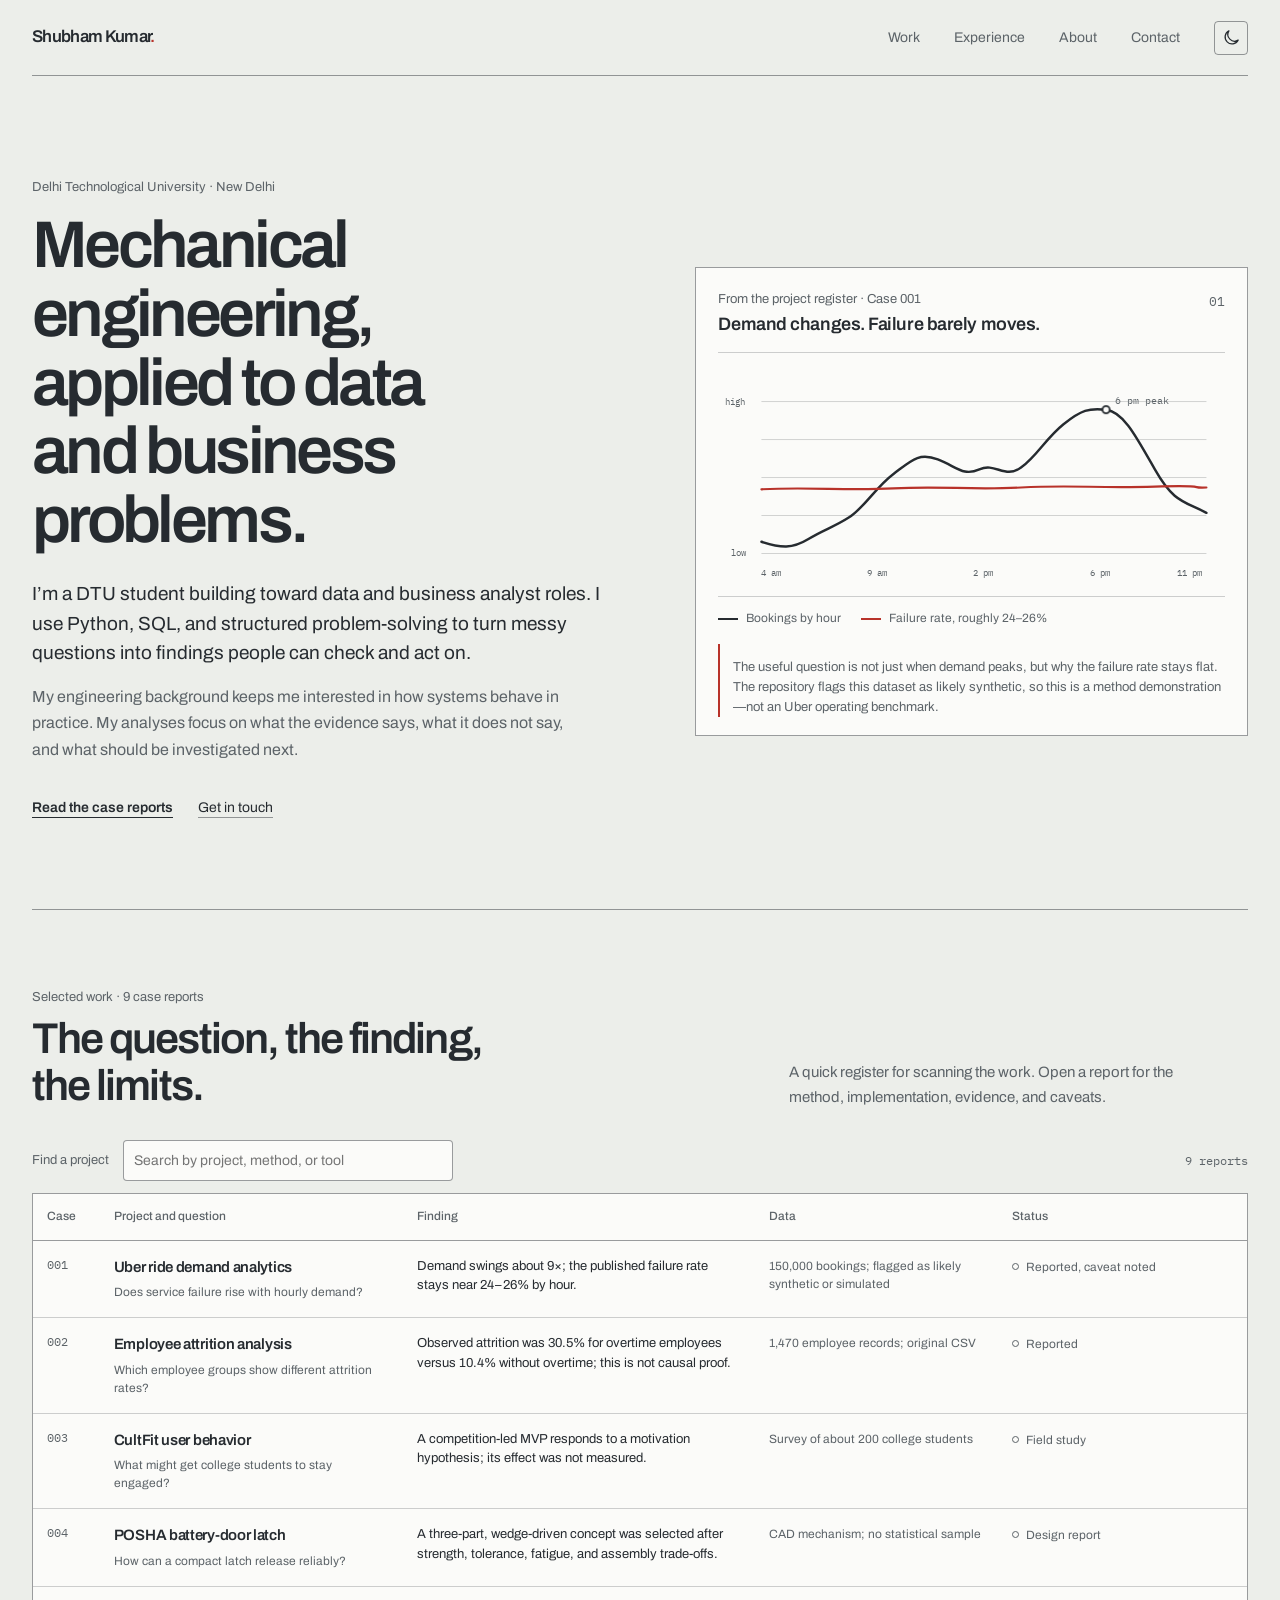
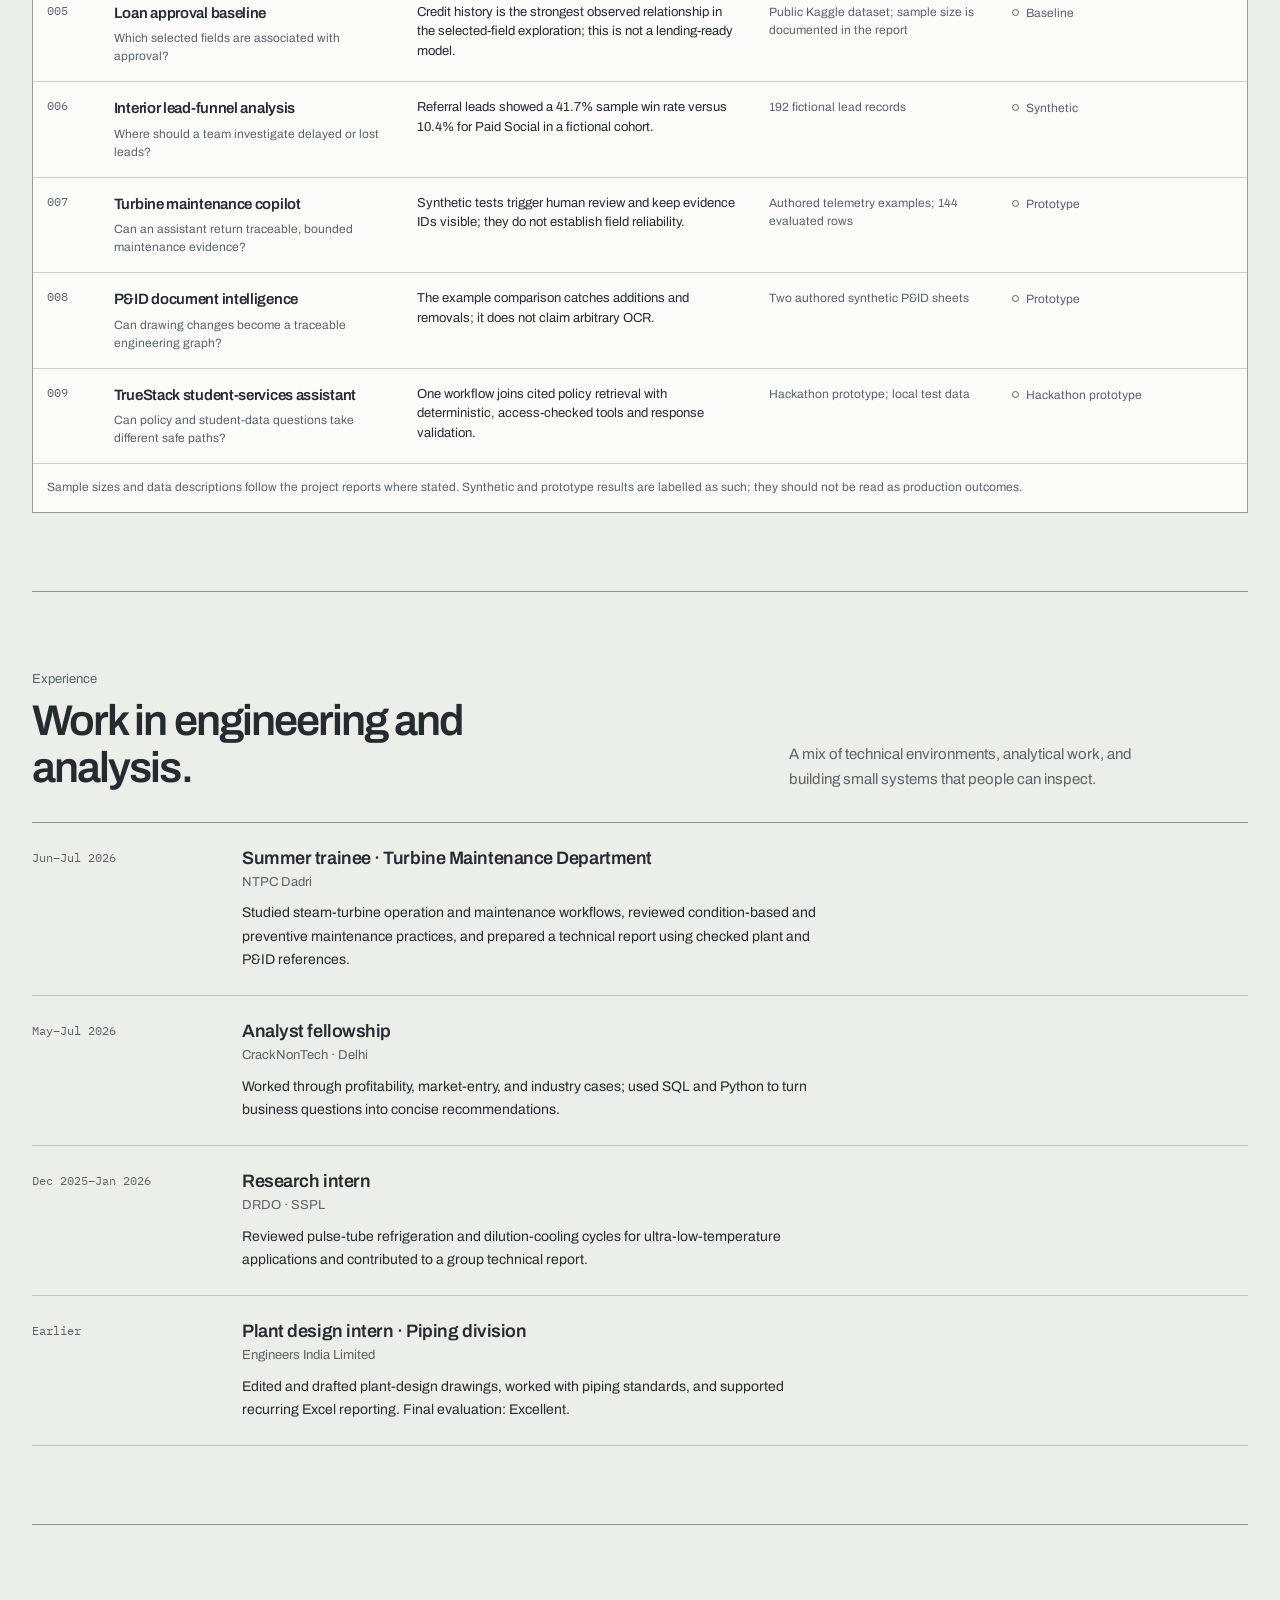
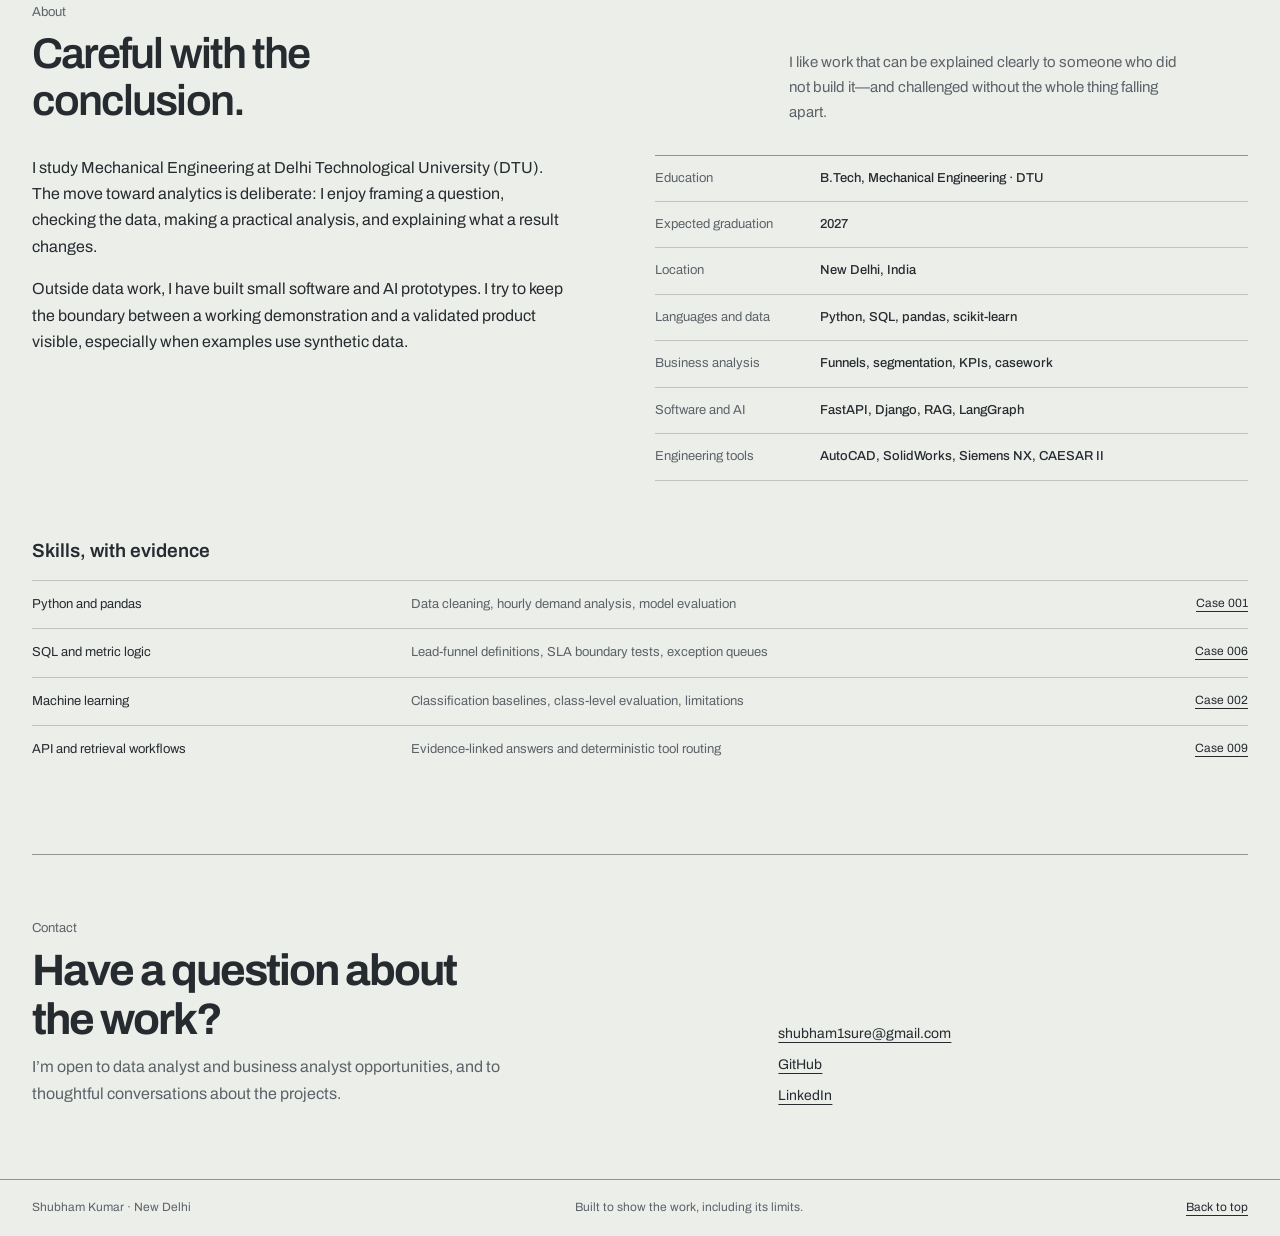
==== commit a27ea1c8: "Restore all nine project register entries" ====
--- a/index.html
+++ b/index.html
@@ -115,7 +115,42 @@
             <tr><th scope="col">Case</th><th scope="col">Project and question</th><th scope="col">Finding</th><th scope="col">Data</th><th scope="col">Status</th></tr>
           </thead>
           <tbody>
-
+            <tr class="register-row" data-search="uber demand supply failure bookings python pandas time series operations">
+              <td class="case-id">001</td><td><a class="project-name" href="projects/uber-ride-demand/"><span>Uber ride demand analytics</span></a><p>Does service failure rise with hourly demand?</p></td>
+              <td>Demand swings about 9×; the published failure rate stays near 24–26% by hour.</td><td>150,000 bookings; flagged as likely synthetic or simulated</td><td><span class="status"><i></i>Reported, caveat noted</span></td>
+            </tr>
+            <tr class="register-row" data-search="hr employee attrition overtime classification machine learning scikit learn python">
+              <td class="case-id">002</td><td><a class="project-name" href="projects/hr-employee-attrition/"><span>Employee attrition analysis</span></a><p>Which employee groups show different attrition rates?</p></td>
+              <td>Observed attrition was 30.5% for overtime employees versus 10.4% without overtime; this is not causal proof.</td><td>1,470 employee records; original CSV</td><td><span class="status"><i></i>Reported</span></td>
+            </tr>
+            <tr class="register-row" data-search="cultfit fitness user behavior survey product research motivation competition thunkable">
+              <td class="case-id">003</td><td><a class="project-name" href="projects/cultfit-user-behavior/"><span>CultFit user behavior</span></a><p>What might get college students to stay engaged?</p></td>
+              <td>A competition-led MVP responds to a motivation hypothesis; its effect was not measured.</td><td>Survey of about 200 college students</td><td><span class="status"><i></i>Field study</span></td>
+            </tr>
+            <tr class="register-row" data-search="posha battery door latch mechanical engineering CAD tolerance fatigue design">
+              <td class="case-id">004</td><td><a class="project-name" href="projects/posha-battery-door/"><span>POSHA battery-door latch</span></a><p>How can a compact latch release reliably?</p></td>
+              <td>A three-part, wedge-driven concept was selected after strength, tolerance, fatigue, and assembly trade-offs.</td><td>CAD mechanism; no statistical sample</td><td><span class="status"><i></i>Design report</span></td>
+            </tr>
+            <tr class="register-row" data-search="loan approval logistic regression model credit history fairness baseline python">
+              <td class="case-id">005</td><td><a class="project-name" href="projects/loan-approval/"><span>Loan approval baseline</span></a><p>Which selected fields are associated with approval?</p></td>
+              <td>Credit history is the strongest observed relationship in the selected-field exploration; this is not a lending-ready model.</td><td>Public Kaggle dataset; sample size is documented in the report</td><td><span class="status"><i></i>Baseline</span></td>
+            </tr>
+            <tr class="register-row" data-search="interior lead funnel business analysis conversion response SLA SQL python synthetic">
+              <td class="case-id">006</td><td><a class="project-name" href="projects/interior-lead-funnel/"><span>Interior lead-funnel analysis</span></a><p>Where should a team investigate delayed or lost leads?</p></td>
+              <td>Referral leads showed a 41.7% sample win rate versus 10.4% for Paid Social in a fictional cohort.</td><td>192 fictional lead records</td><td><span class="status"><i></i>Synthetic</span></td>
+            </tr>
+            <tr class="register-row" data-search="turbine maintenance copilot telemetry anomaly detection fastapi evidence retrieval prototype synthetic">
+              <td class="case-id">007</td><td><a class="project-name" href="projects/turbine-maintenance-copilot/"><span>Turbine maintenance copilot</span></a><p>Can an assistant return traceable, bounded maintenance evidence?</p></td>
+              <td>Synthetic tests trigger human review and keep evidence IDs visible; they do not establish field reliability.</td><td>Authored telemetry examples; 144 evaluated rows</td><td><span class="status"><i></i>Prototype</span></td>
+            </tr>
+            <tr class="register-row" data-search="PID P&ID engineering document intelligence revision graph extraction validation prototype synthetic">
+              <td class="case-id">008</td><td><a class="project-name" href="projects/pid-engineering-document-intelligence/"><span>P&amp;ID document intelligence</span></a><p>Can drawing changes become a traceable engineering graph?</p></td>
+              <td>The example comparison catches additions and removals; it does not claim arbitrary OCR.</td><td>Two authored synthetic P&amp;ID sheets</td><td><span class="status"><i></i>Prototype</span></td>
+            </tr>
+            <tr class="register-row" data-search="TrueStack student services AI assistant LangGraph FastAPI RAG SQLite hackathon prototype">
+              <td class="case-id">009</td><td><a class="project-name" href="projects/truestack-ai-assistant/"><span>TrueStack student-services assistant</span></a><p>Can policy and student-data questions take different safe paths?</p></td>
+              <td>One workflow joins cited policy retrieval with deterministic, access-checked tools and response validation.</td><td>Hackathon prototype; local test data</td><td><span class="status"><i></i>Hackathon prototype</span></td>
+            </tr>
           </tbody>
         </table>
         <p class="register-footnote">Sample sizes and data descriptions follow the project reports where stated. Synthetic and prototype results are labelled as such; they should not be read as production outcomes.</p>
--- a/style.css
+++ b/style.css
@@ -193,3 +193,23 @@
   .contact-section { grid-template-columns: 1fr; padding: 48px 0; gap: 24px; }
   .site-footer { align-items: flex-start; flex-direction: column; padding: 18px 16px; }
 }
+
+
+/* Paired case sheets: each keeps its natural content height. */
+.sheet-pair { display: grid; grid-template-columns: repeat(2, minmax(0, 1fr)); align-items: start; gap: 14px; }
+.mini-sheet { min-width: 0; }
+.mini-sheet-main { padding: 24px clamp(18px, 2.5vw, 28px) 0; }
+.mini-sheet-main > h3 { margin: 0 0 15px; font-size: clamp(21px, 2.3vw, 27px); font-weight: 600; letter-spacing: -.03em; line-height: 1.2; }
+.mini-sheet-fields { display: grid; grid-template-columns: 1fr 1fr; column-gap: 24px; }
+.mini-sheet .sheet-field, .mini-sheet .sheet-field:nth-child(3n) { margin: 0; padding: 16px 0; }
+.mini-sheet .sheet-field h4 { margin: 0 0 7px; font-size: 13px; font-weight: 600; }
+.mini-sheet .sheet-field p { font-size: 13px; }
+.mini-sheet .mini-finding h4 { color: var(--redline); }
+.mini-sheet .finding-mark { right: 0; bottom: 8px; }
+.mini-title-block { display: flex; flex-wrap: wrap; align-items: center; justify-content: space-between; gap: 12px; margin: 22px clamp(18px, 2.5vw, 28px) 0; padding: 14px 0 18px; border-top: 1px solid var(--line); }
+.mini-title-block span { color: var(--pencil); font-size: 12px; }
+.mini-title-block strong { font-size: 12px; font-weight: 500; }
+.mini-title-block a { font-size: 13px; font-weight: 600; text-underline-offset: 4px; }
+.mini-title-block a:hover { text-decoration-color: var(--redline); }
+@media (max-width: 800px) { .sheet-pair { grid-template-columns: 1fr; } }
+@media (max-width: 560px) { .mini-sheet-fields { grid-template-columns: 1fr; } }
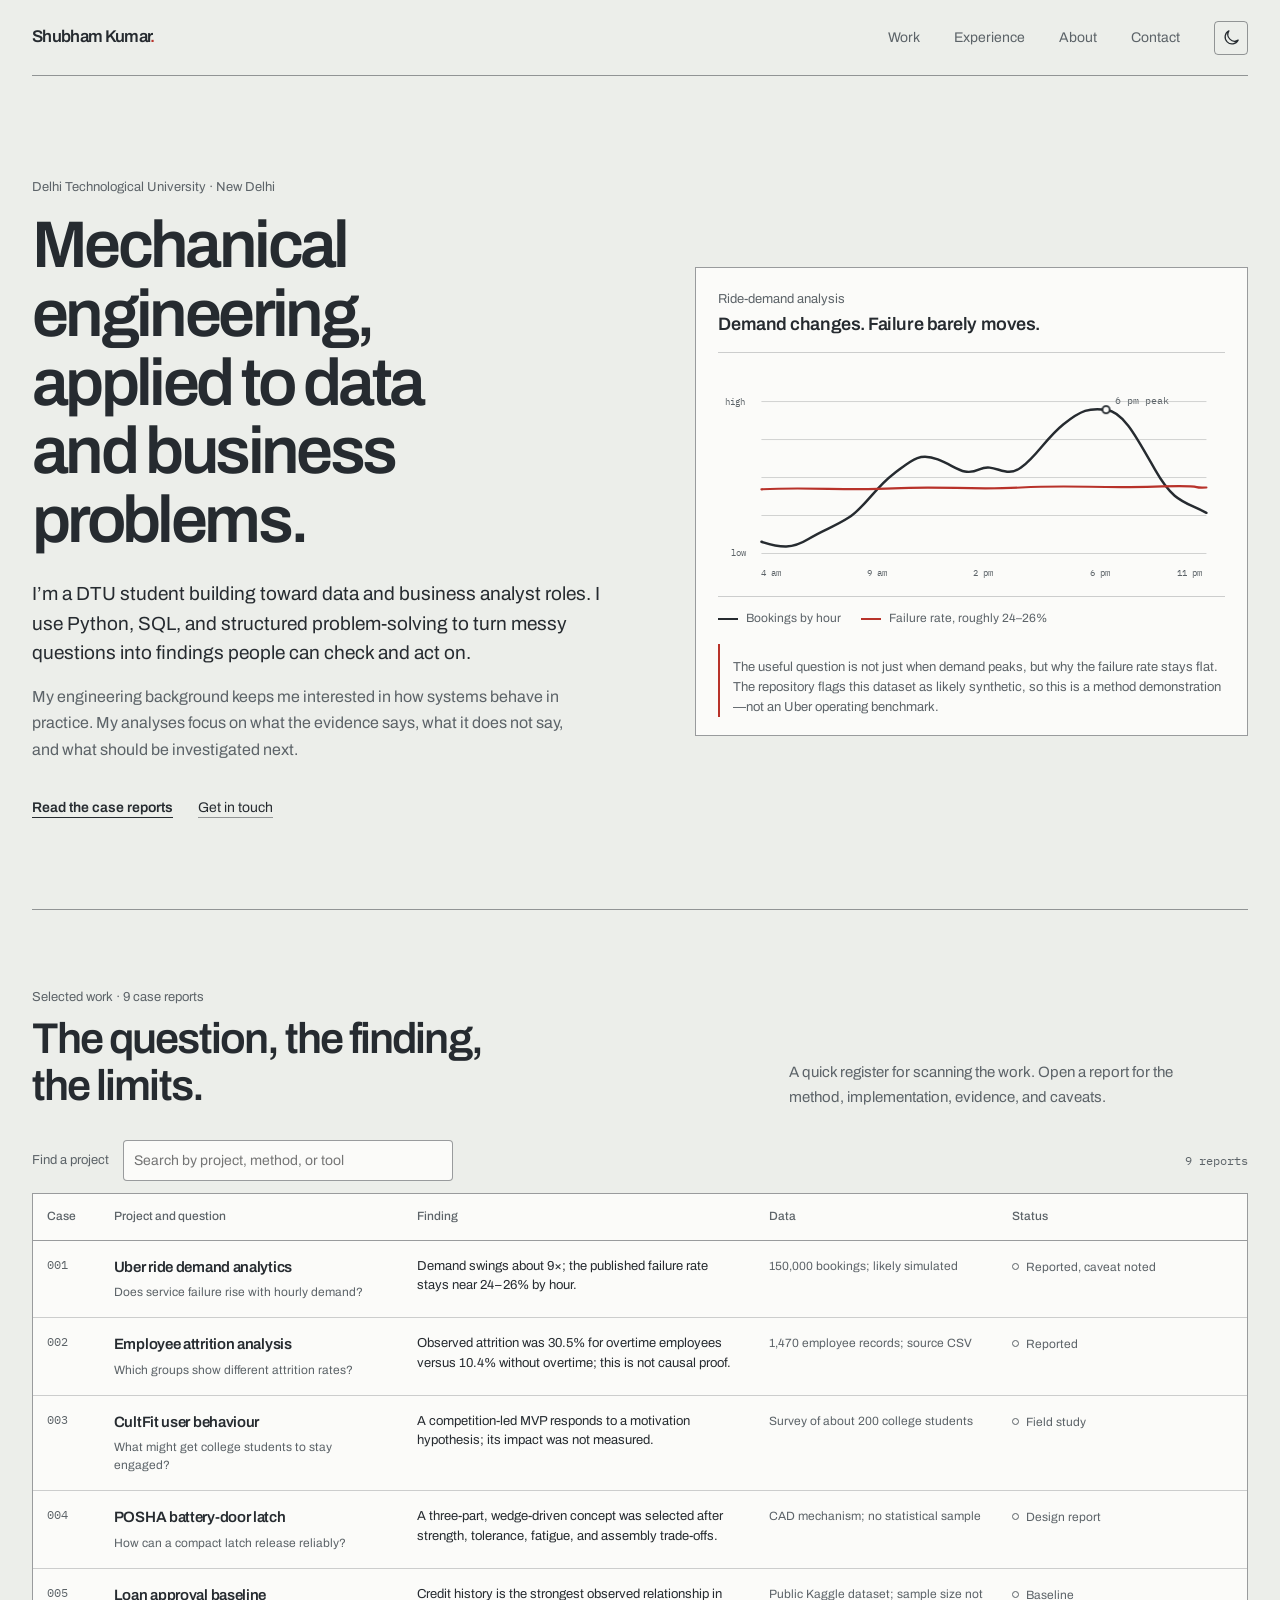
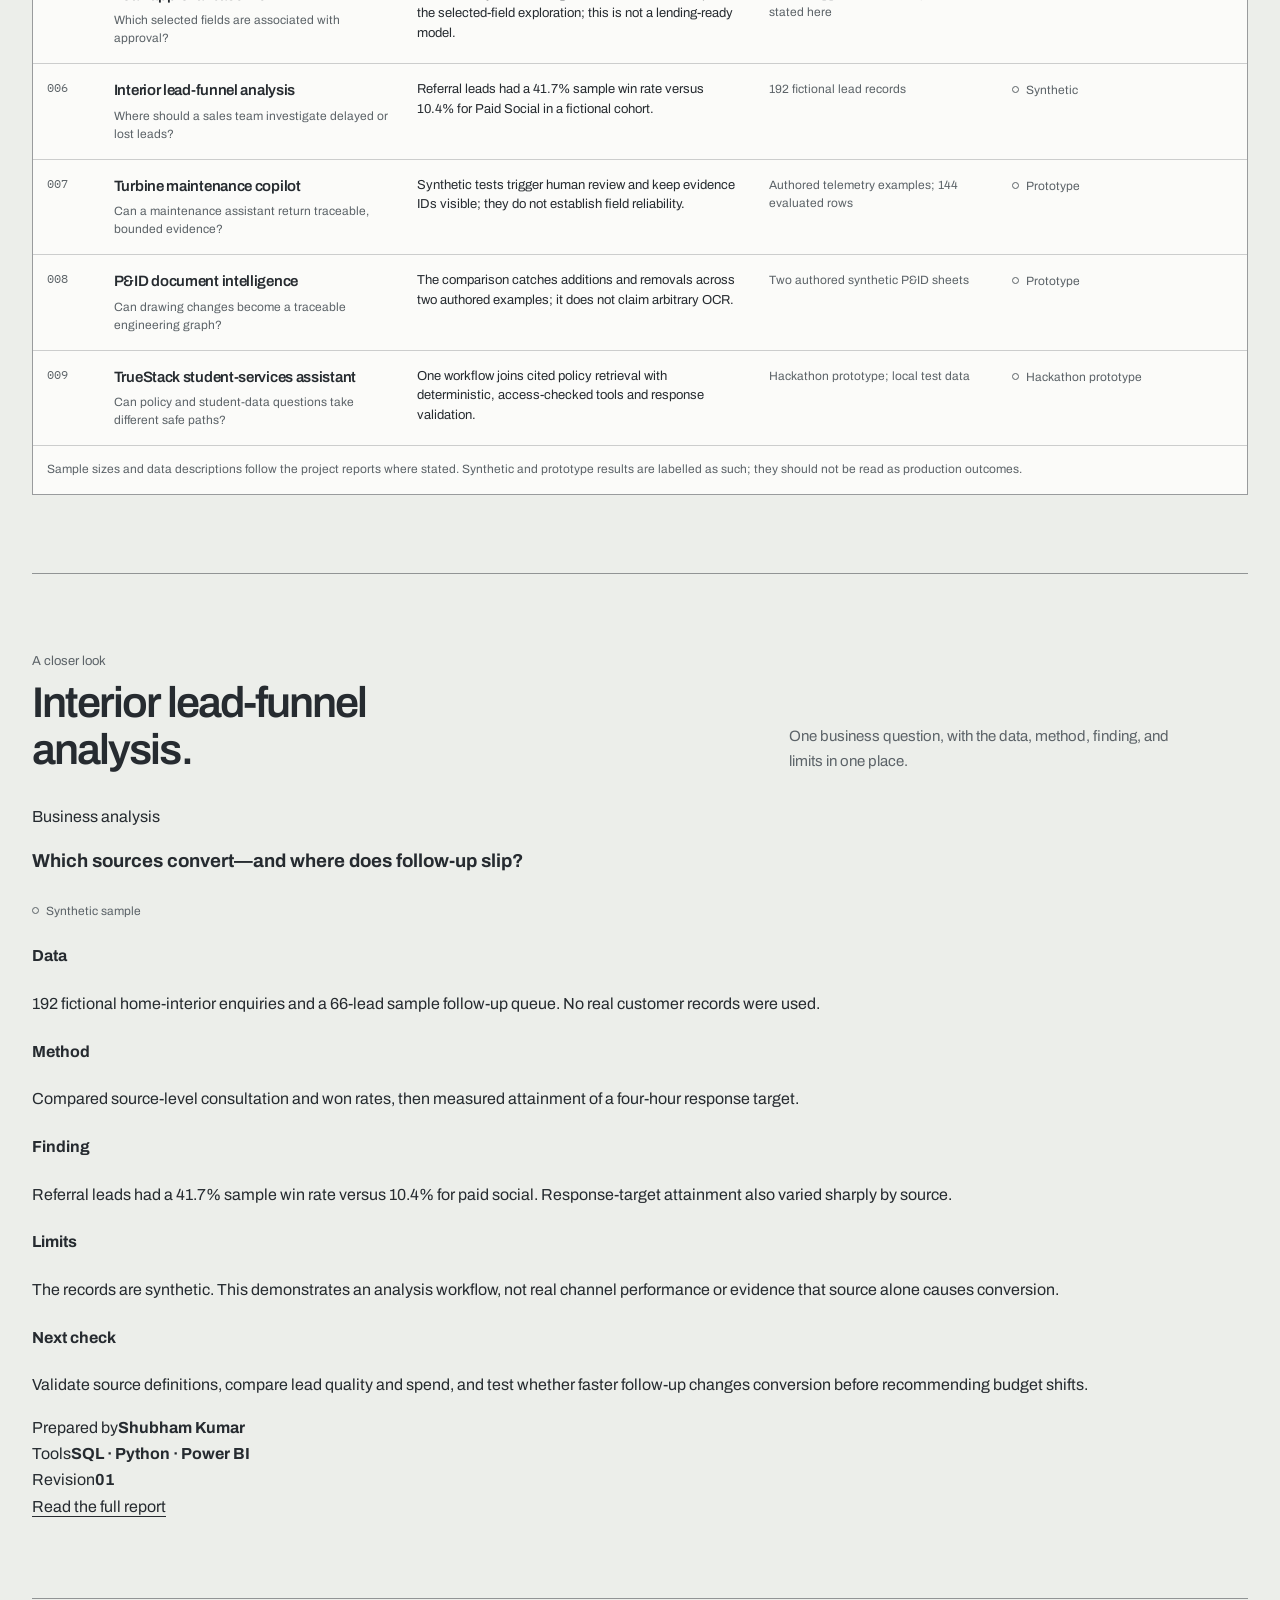
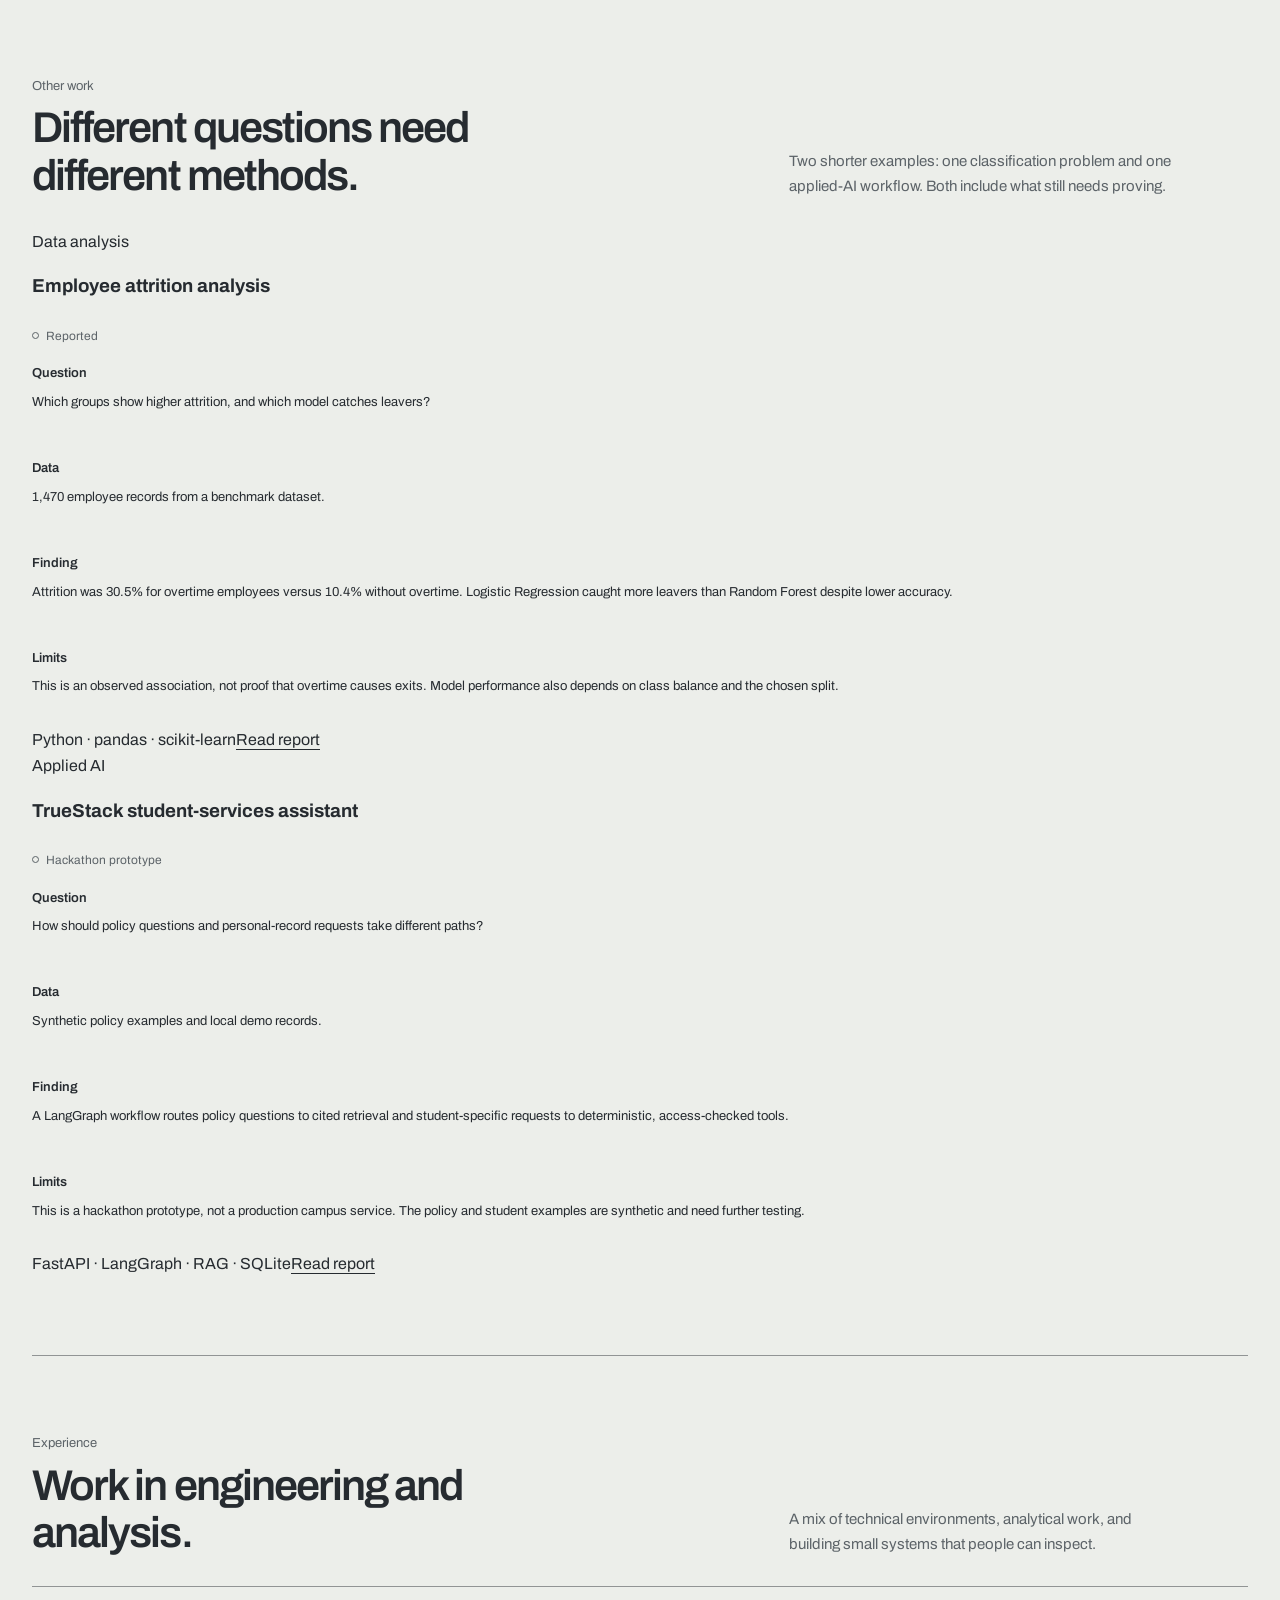
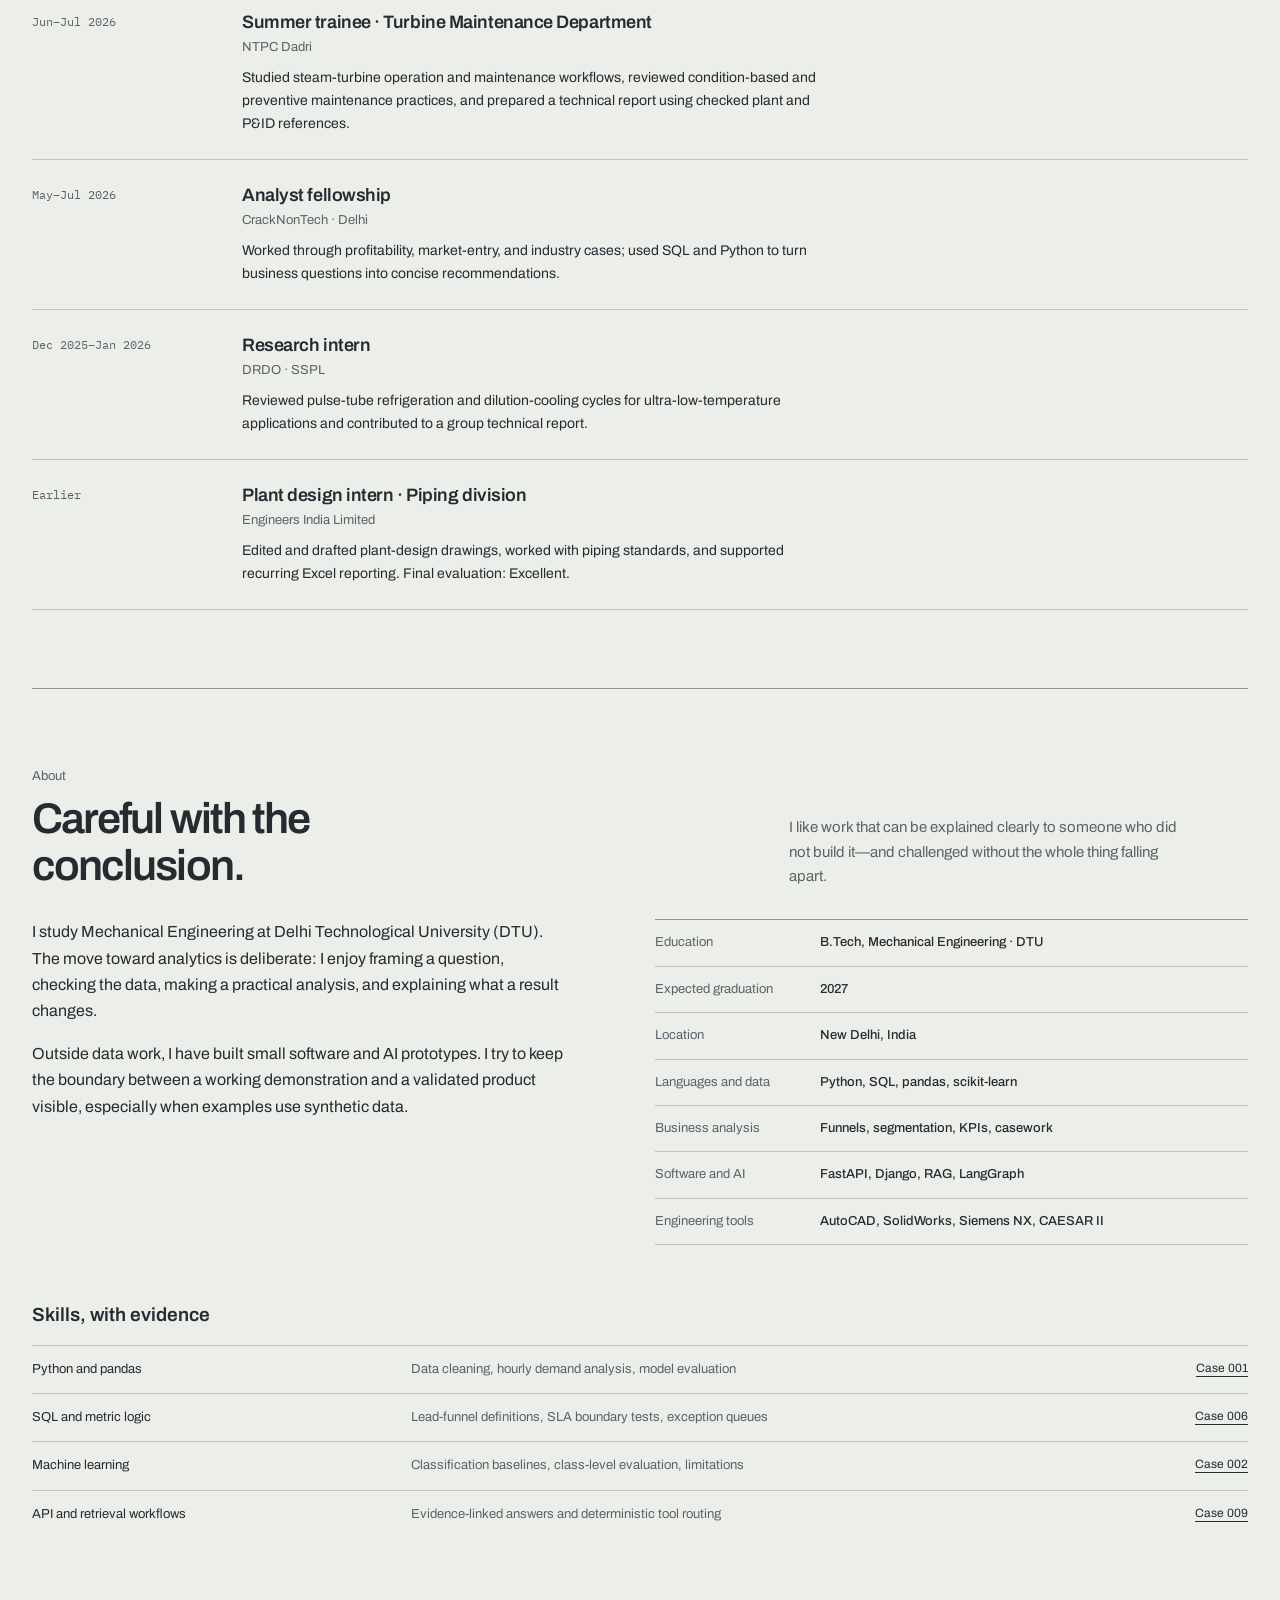
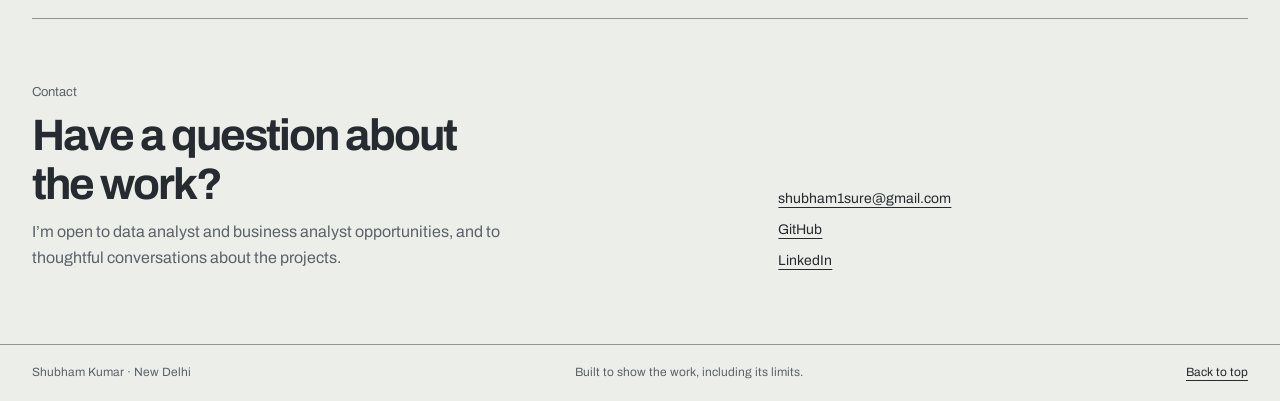
==== commit 85ba5d79: "Restore the project register and add two concise case sheets" ====
--- a/index.html
+++ b/index.html
@@ -68,10 +68,10 @@
       <figure class="hero-evidence" aria-labelledby="hero-chart-title">
         <div class="figure-head">
           <div>
-            <p class="figure-kicker">From the project register · Case 001</p>
+            <p class="figure-kicker">Ride-demand analysis</p>
             <h2 id="hero-chart-title">Demand changes. Failure barely moves.</h2>
           </div>
-          <span class="figure-number">01</span>
+          
         </div>
         <svg class="demand-chart" viewBox="0 0 560 240" role="img" aria-labelledby="chart-title chart-desc">
           <title id="chart-title">Hourly demand and reported service-failure range</title>
@@ -115,46 +115,130 @@
             <tr><th scope="col">Case</th><th scope="col">Project and question</th><th scope="col">Finding</th><th scope="col">Data</th><th scope="col">Status</th></tr>
           </thead>
           <tbody>
-            <tr class="register-row" data-search="uber demand supply failure bookings python pandas time series operations">
-              <td class="case-id">001</td><td><a class="project-name" href="projects/uber-ride-demand/"><span>Uber ride demand analytics</span></a><p>Does service failure rise with hourly demand?</p></td>
-              <td>Demand swings about 9×; the published failure rate stays near 24–26% by hour.</td><td>150,000 bookings; flagged as likely synthetic or simulated</td><td><span class="status"><i></i>Reported, caveat noted</span></td>
+
+            <tr class="register-row" data-search="uber demand supply failure bookings python pandas time series operations synthetic simulation">
+              <td class="case-id">001</td>
+              <td><a class="project-name" href="projects/uber-ride-demand/"><span>Uber ride demand analytics</span></a><p>Does service failure rise with hourly demand?</p></td>
+              <td>Demand swings about 9×; the published failure rate stays near 24–26% by hour.</td>
+              <td>150,000 bookings; likely simulated</td>
+              <td><span class="status"><i></i>Reported, caveat noted</span></td>
             </tr>
             <tr class="register-row" data-search="hr employee attrition overtime classification machine learning scikit learn python">
-              <td class="case-id">002</td><td><a class="project-name" href="projects/hr-employee-attrition/"><span>Employee attrition analysis</span></a><p>Which employee groups show different attrition rates?</p></td>
-              <td>Observed attrition was 30.5% for overtime employees versus 10.4% without overtime; this is not causal proof.</td><td>1,470 employee records; original CSV</td><td><span class="status"><i></i>Reported</span></td>
+              <td class="case-id">002</td>
+              <td><a class="project-name" href="projects/hr-employee-attrition/"><span>Employee attrition analysis</span></a><p>Which groups show different attrition rates?</p></td>
+              <td>Observed attrition was 30.5% for overtime employees versus 10.4% without overtime; this is not causal proof.</td>
+              <td>1,470 employee records; source CSV</td>
+              <td><span class="status"><i></i>Reported</span></td>
             </tr>
             <tr class="register-row" data-search="cultfit fitness user behavior survey product research motivation competition thunkable">
-              <td class="case-id">003</td><td><a class="project-name" href="projects/cultfit-user-behavior/"><span>CultFit user behavior</span></a><p>What might get college students to stay engaged?</p></td>
-              <td>A competition-led MVP responds to a motivation hypothesis; its effect was not measured.</td><td>Survey of about 200 college students</td><td><span class="status"><i></i>Field study</span></td>
+              <td class="case-id">003</td>
+              <td><a class="project-name" href="projects/cultfit-user-behavior/"><span>CultFit user behaviour</span></a><p>What might get college students to stay engaged?</p></td>
+              <td>A competition-led MVP responds to a motivation hypothesis; its impact was not measured.</td>
+              <td>Survey of about 200 college students</td>
+              <td><span class="status"><i></i>Field study</span></td>
             </tr>
             <tr class="register-row" data-search="posha battery door latch mechanical engineering CAD tolerance fatigue design">
-              <td class="case-id">004</td><td><a class="project-name" href="projects/posha-battery-door/"><span>POSHA battery-door latch</span></a><p>How can a compact latch release reliably?</p></td>
-              <td>A three-part, wedge-driven concept was selected after strength, tolerance, fatigue, and assembly trade-offs.</td><td>CAD mechanism; no statistical sample</td><td><span class="status"><i></i>Design report</span></td>
+              <td class="case-id">004</td>
+              <td><a class="project-name" href="projects/posha-battery-door/"><span>POSHA battery-door latch</span></a><p>How can a compact latch release reliably?</p></td>
+              <td>A three-part, wedge-driven concept was selected after strength, tolerance, fatigue, and assembly trade-offs.</td>
+              <td>CAD mechanism; no statistical sample</td>
+              <td><span class="status"><i></i>Design report</span></td>
             </tr>
             <tr class="register-row" data-search="loan approval logistic regression model credit history fairness baseline python">
-              <td class="case-id">005</td><td><a class="project-name" href="projects/loan-approval/"><span>Loan approval baseline</span></a><p>Which selected fields are associated with approval?</p></td>
-              <td>Credit history is the strongest observed relationship in the selected-field exploration; this is not a lending-ready model.</td><td>Public Kaggle dataset; sample size is documented in the report</td><td><span class="status"><i></i>Baseline</span></td>
+              <td class="case-id">005</td>
+              <td><a class="project-name" href="projects/loan-approval/"><span>Loan approval baseline</span></a><p>Which selected fields are associated with approval?</p></td>
+              <td>Credit history is the strongest observed relationship in the selected-field exploration; this is not a lending-ready model.</td>
+              <td>Public Kaggle dataset; sample size not stated here</td>
+              <td><span class="status"><i></i>Baseline</span></td>
             </tr>
             <tr class="register-row" data-search="interior lead funnel business analysis conversion response SLA SQL python synthetic">
-              <td class="case-id">006</td><td><a class="project-name" href="projects/interior-lead-funnel/"><span>Interior lead-funnel analysis</span></a><p>Where should a team investigate delayed or lost leads?</p></td>
-              <td>Referral leads showed a 41.7% sample win rate versus 10.4% for Paid Social in a fictional cohort.</td><td>192 fictional lead records</td><td><span class="status"><i></i>Synthetic</span></td>
+              <td class="case-id">006</td>
+              <td><a class="project-name" href="projects/interior-lead-funnel/"><span>Interior lead-funnel analysis</span></a><p>Where should a sales team investigate delayed or lost leads?</p></td>
+              <td>Referral leads had a 41.7% sample win rate versus 10.4% for Paid Social in a fictional cohort.</td>
+              <td>192 fictional lead records</td>
+              <td><span class="status"><i></i>Synthetic</span></td>
             </tr>
             <tr class="register-row" data-search="turbine maintenance copilot telemetry anomaly detection fastapi evidence retrieval prototype synthetic">
-              <td class="case-id">007</td><td><a class="project-name" href="projects/turbine-maintenance-copilot/"><span>Turbine maintenance copilot</span></a><p>Can an assistant return traceable, bounded maintenance evidence?</p></td>
-              <td>Synthetic tests trigger human review and keep evidence IDs visible; they do not establish field reliability.</td><td>Authored telemetry examples; 144 evaluated rows</td><td><span class="status"><i></i>Prototype</span></td>
+              <td class="case-id">007</td>
+              <td><a class="project-name" href="projects/turbine-maintenance-copilot/"><span>Turbine maintenance copilot</span></a><p>Can a maintenance assistant return traceable, bounded evidence?</p></td>
+              <td>Synthetic tests trigger human review and keep evidence IDs visible; they do not establish field reliability.</td>
+              <td>Authored telemetry examples; 144 evaluated rows</td>
+              <td><span class="status"><i></i>Prototype</span></td>
             </tr>
             <tr class="register-row" data-search="PID P&ID engineering document intelligence revision graph extraction validation prototype synthetic">
-              <td class="case-id">008</td><td><a class="project-name" href="projects/pid-engineering-document-intelligence/"><span>P&amp;ID document intelligence</span></a><p>Can drawing changes become a traceable engineering graph?</p></td>
-              <td>The example comparison catches additions and removals; it does not claim arbitrary OCR.</td><td>Two authored synthetic P&amp;ID sheets</td><td><span class="status"><i></i>Prototype</span></td>
+              <td class="case-id">008</td>
+              <td><a class="project-name" href="projects/pid-engineering-document-intelligence/"><span>P&amp;ID document intelligence</span></a><p>Can drawing changes become a traceable engineering graph?</p></td>
+              <td>The comparison catches additions and removals across two authored examples; it does not claim arbitrary OCR.</td>
+              <td>Two authored synthetic P&amp;ID sheets</td>
+              <td><span class="status"><i></i>Prototype</span></td>
             </tr>
             <tr class="register-row" data-search="TrueStack student services AI assistant LangGraph FastAPI RAG SQLite hackathon prototype">
-              <td class="case-id">009</td><td><a class="project-name" href="projects/truestack-ai-assistant/"><span>TrueStack student-services assistant</span></a><p>Can policy and student-data questions take different safe paths?</p></td>
-              <td>One workflow joins cited policy retrieval with deterministic, access-checked tools and response validation.</td><td>Hackathon prototype; local test data</td><td><span class="status"><i></i>Hackathon prototype</span></td>
+              <td class="case-id">009</td>
+              <td><a class="project-name" href="projects/truestack-ai-assistant/"><span>TrueStack student-services assistant</span></a><p>Can policy and student-data questions take different safe paths?</p></td>
+              <td>One workflow joins cited policy retrieval with deterministic, access-checked tools and response validation.</td>
+              <td>Hackathon prototype; local test data</td>
+              <td><span class="status"><i></i>Hackathon prototype</span></td>
             </tr>
           </tbody>
         </table>
         <p class="register-footnote">Sample sizes and data descriptions follow the project reports where stated. Synthetic and prototype results are labelled as such; they should not be read as production outcomes.</p>
         <p class="no-results" id="registerEmpty" hidden>No reports match that search.</p>
+      </div>
+    </section>
+
+
+    <section class="content-section case-sheet-section" aria-labelledby="lead-sheet-title">
+      <div class="section-heading">
+        <div><p class="eyebrow">A closer look</p><h2 id="lead-sheet-title">Interior lead-funnel analysis.</h2></div>
+        <p class="section-intro">One business question, with the data, method, finding, and limits in one place.</p>
+      </div>
+      <article class="drawing-sheet lead-sheet">
+        <div class="sheet-head">
+          <div><p class="sheet-kicker">Business analysis</p><h3>Which sources convert—and where does follow-up slip?</h3></div>
+          <span class="status"><i></i>Synthetic sample</span>
+        </div>
+        <div class="sheet-fields">
+          <div class="sheet-field"><h4>Data</h4><p>192 fictional home-interior enquiries and a 66-lead sample follow-up queue. No real customer records were used.</p></div>
+          <div class="sheet-field"><h4>Method</h4><p>Compared source-level consultation and won rates, then measured attainment of a four-hour response target.</p></div>
+          <div class="sheet-field finding-field"><h4>Finding</h4><p>Referral leads had a 41.7% sample win rate versus 10.4% for paid social. Response-target attainment also varied sharply by source.</p><span class="finding-mark" aria-hidden="true"></span></div>
+          <div class="sheet-field"><h4>Limits</h4><p>The records are synthetic. This demonstrates an analysis workflow, not real channel performance or evidence that source alone causes conversion.</p></div>
+          <div class="sheet-field"><h4>Next check</h4><p>Validate source definitions, compare lead quality and spend, and test whether faster follow-up changes conversion before recommending budget shifts.</p></div>
+        </div>
+        <div class="drawing-title-block">
+          <div><span>Prepared by</span><strong>Shubham Kumar</strong></div>
+          <div><span>Tools</span><strong>SQL · Python · Power BI</strong></div>
+          <div><span>Revision</span><strong class="mono">01</strong></div>
+          <a href="projects/interior-lead-funnel/">Read the full report</a>
+        </div>
+      </article>
+    </section>
+
+    <section class="content-section case-sheet-section" aria-labelledby="paired-sheets-title">
+      <div class="section-heading">
+        <div><p class="eyebrow">Other work</p><h2 id="paired-sheets-title">Different questions need different methods.</h2></div>
+        <p class="section-intro">Two shorter examples: one classification problem and one applied-AI workflow. Both include what still needs proving.</p>
+      </div>
+      <div class="drawing-sheet-pair">
+        <article class="drawing-sheet mini-sheet">
+          <div class="sheet-head"><div><p class="sheet-kicker">Data analysis</p><h3>Employee attrition analysis</h3></div><span class="status"><i></i>Reported</span></div>
+          <div class="sheet-fields compact-fields">
+            <div class="sheet-field"><h4>Question</h4><p>Which groups show higher attrition, and which model catches leavers?</p></div>
+            <div class="sheet-field"><h4>Data</h4><p>1,470 employee records from a benchmark dataset.</p></div>
+            <div class="sheet-field finding-field"><h4>Finding</h4><p>Attrition was 30.5% for overtime employees versus 10.4% without overtime. Logistic Regression caught more leavers than Random Forest despite lower accuracy.</p><span class="finding-mark" aria-hidden="true"></span></div>
+            <div class="sheet-field"><h4>Limits</h4><p>This is an observed association, not proof that overtime causes exits. Model performance also depends on class balance and the chosen split.</p></div>
+          </div>
+          <div class="mini-sheet-footer"><span>Python · pandas · scikit-learn</span><a href="projects/hr-employee-attrition/">Read report</a></div>
+        </article>
+        <article class="drawing-sheet mini-sheet">
+          <div class="sheet-head"><div><p class="sheet-kicker">Applied AI</p><h3>TrueStack student-services assistant</h3></div><span class="status"><i></i>Hackathon prototype</span></div>
+          <div class="sheet-fields compact-fields">
+            <div class="sheet-field"><h4>Question</h4><p>How should policy questions and personal-record requests take different paths?</p></div>
+            <div class="sheet-field"><h4>Data</h4><p>Synthetic policy examples and local demo records.</p></div>
+            <div class="sheet-field finding-field"><h4>Finding</h4><p>A LangGraph workflow routes policy questions to cited retrieval and student-specific requests to deterministic, access-checked tools.</p><span class="finding-mark" aria-hidden="true"></span></div>
+            <div class="sheet-field"><h4>Limits</h4><p>This is a hackathon prototype, not a production campus service. The policy and student examples are synthetic and need further testing.</p></div>
+          </div>
+          <div class="mini-sheet-footer"><span>FastAPI · LangGraph · RAG · SQLite</span><a href="projects/truestack-ai-assistant/">Read report</a></div>
+        </article>
       </div>
     </section>
 
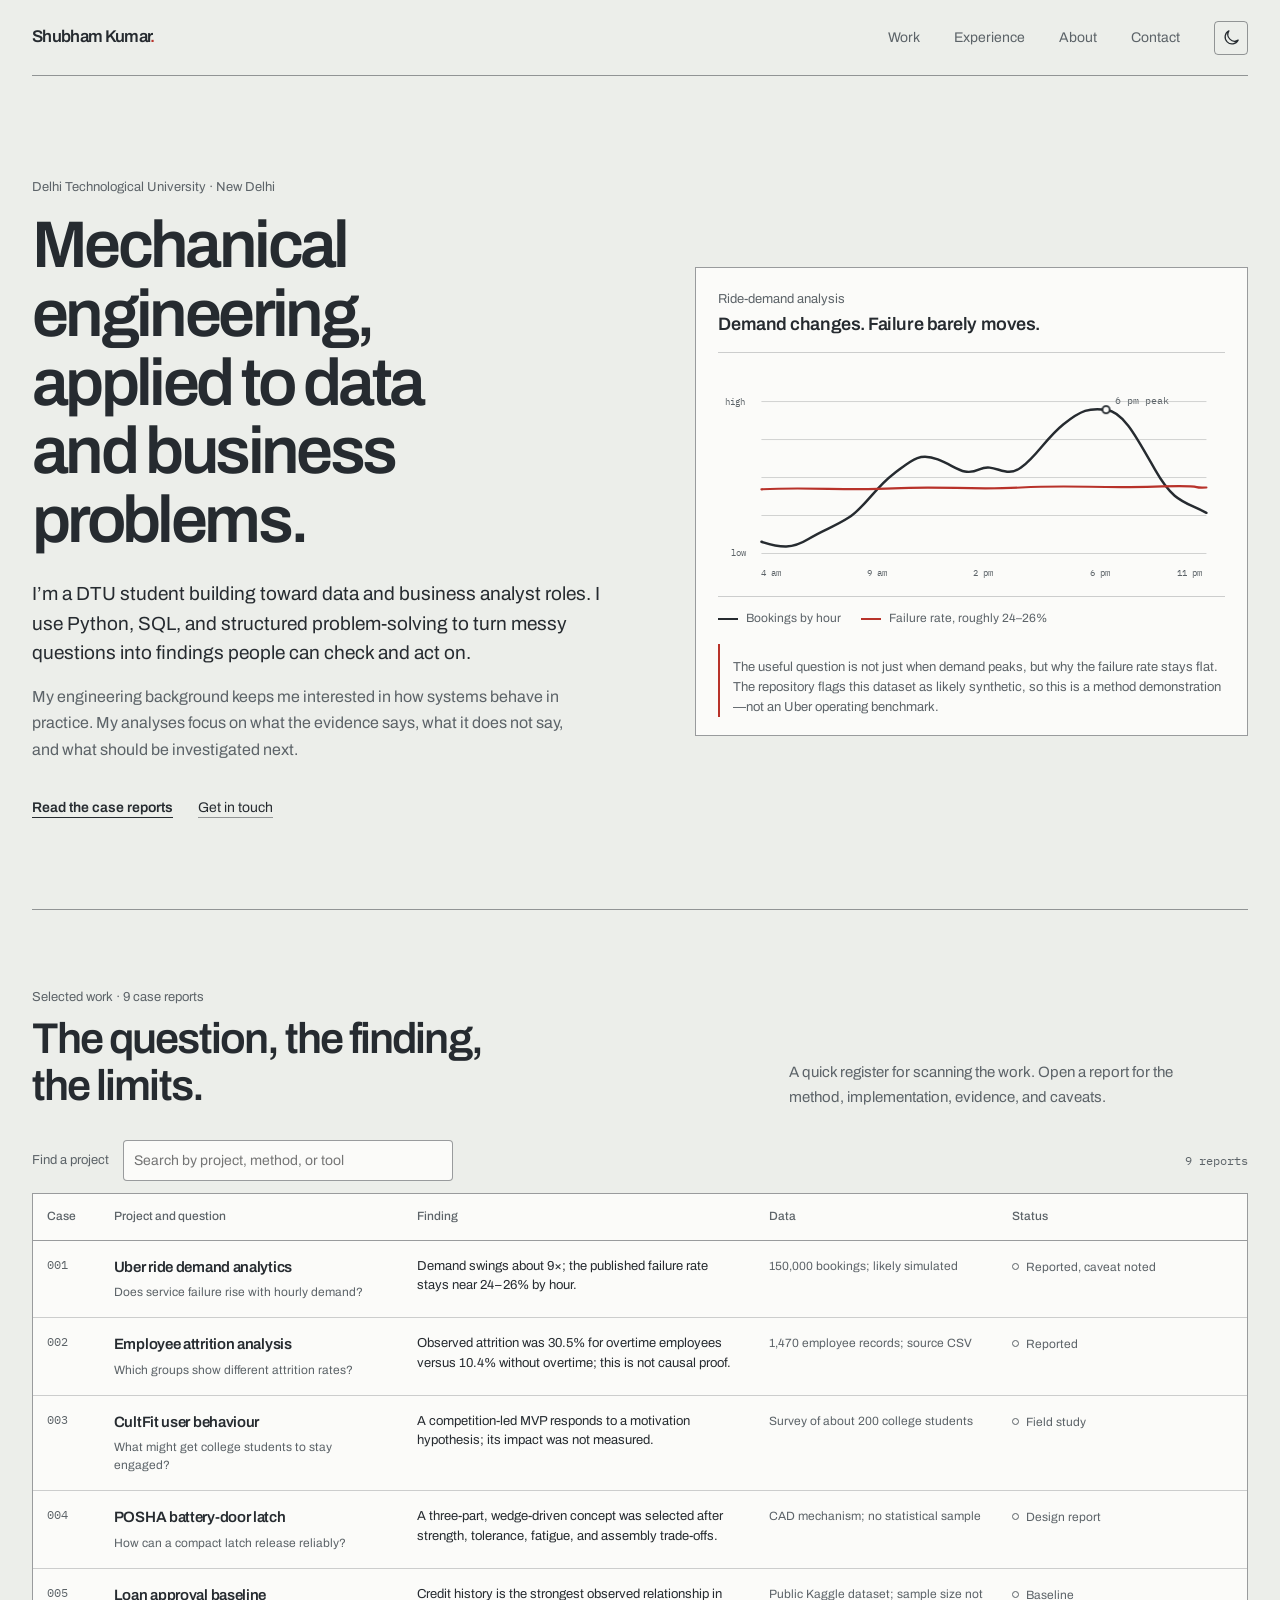
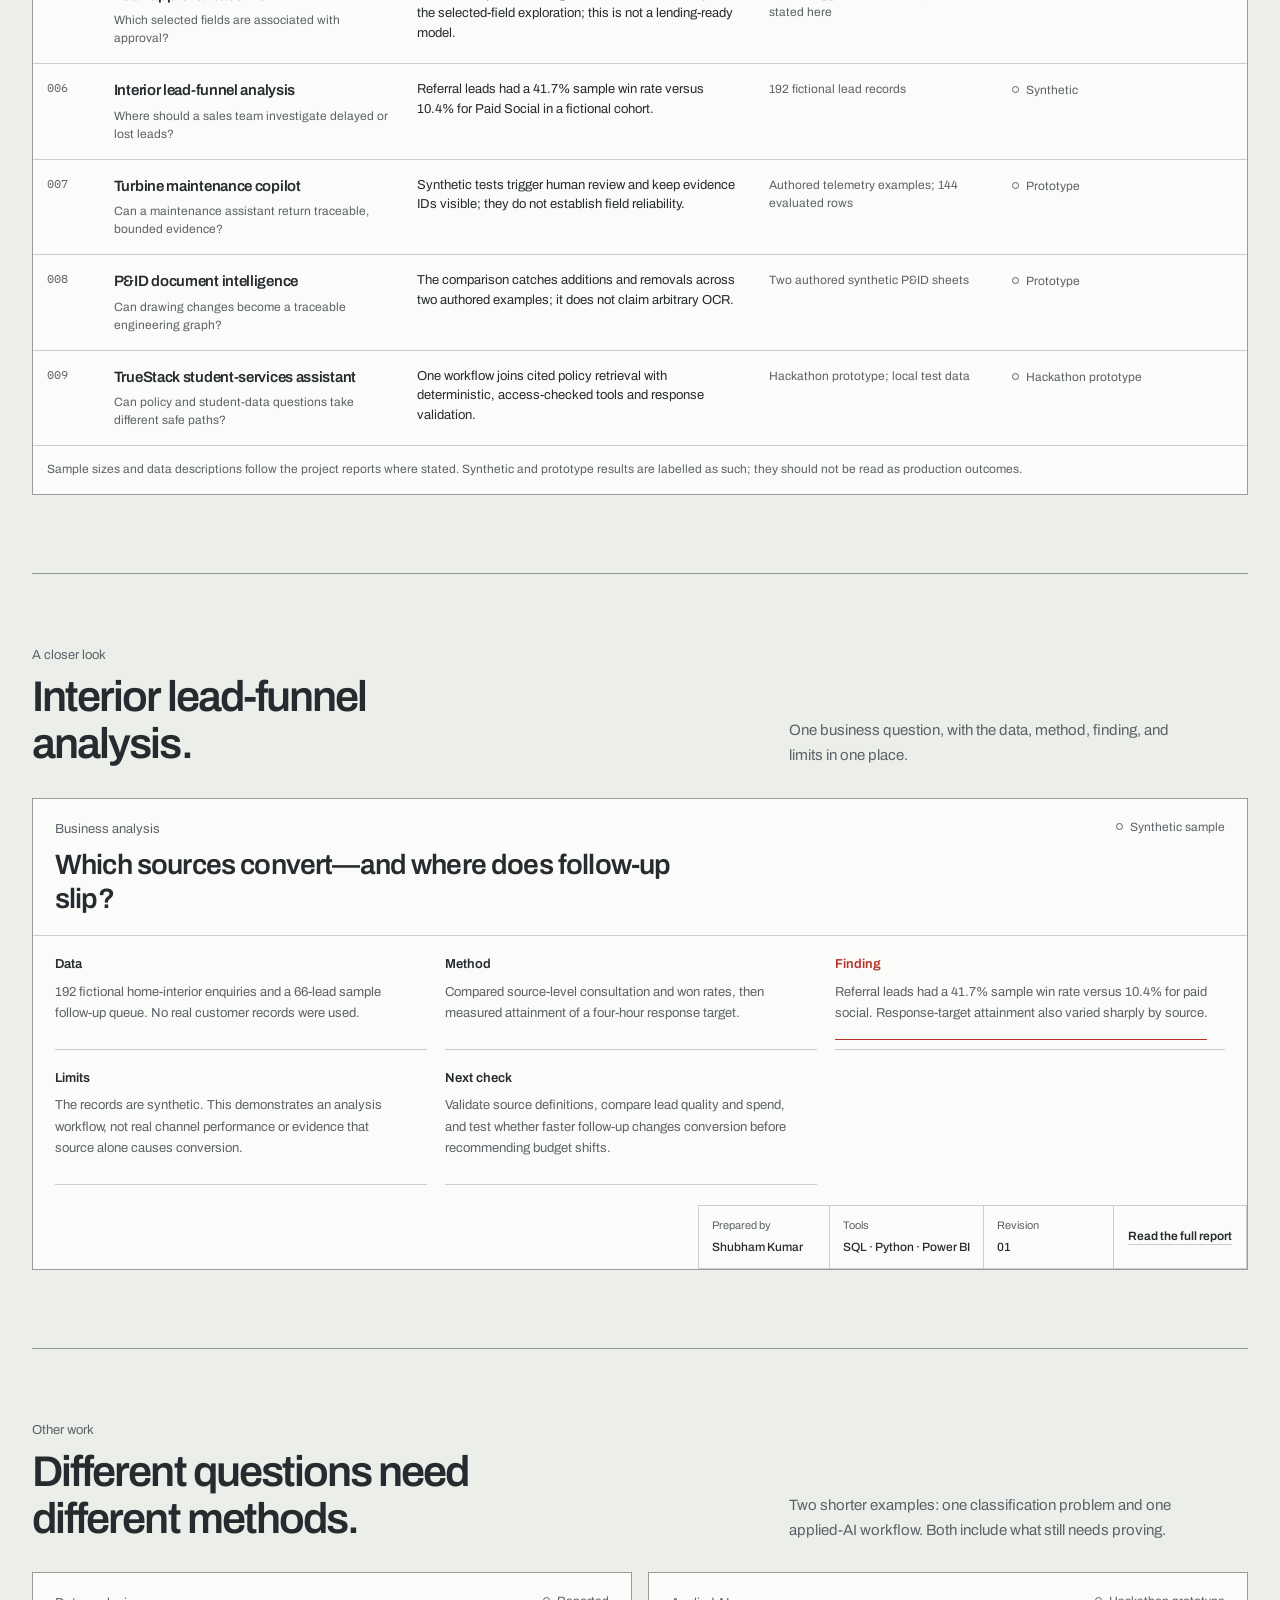
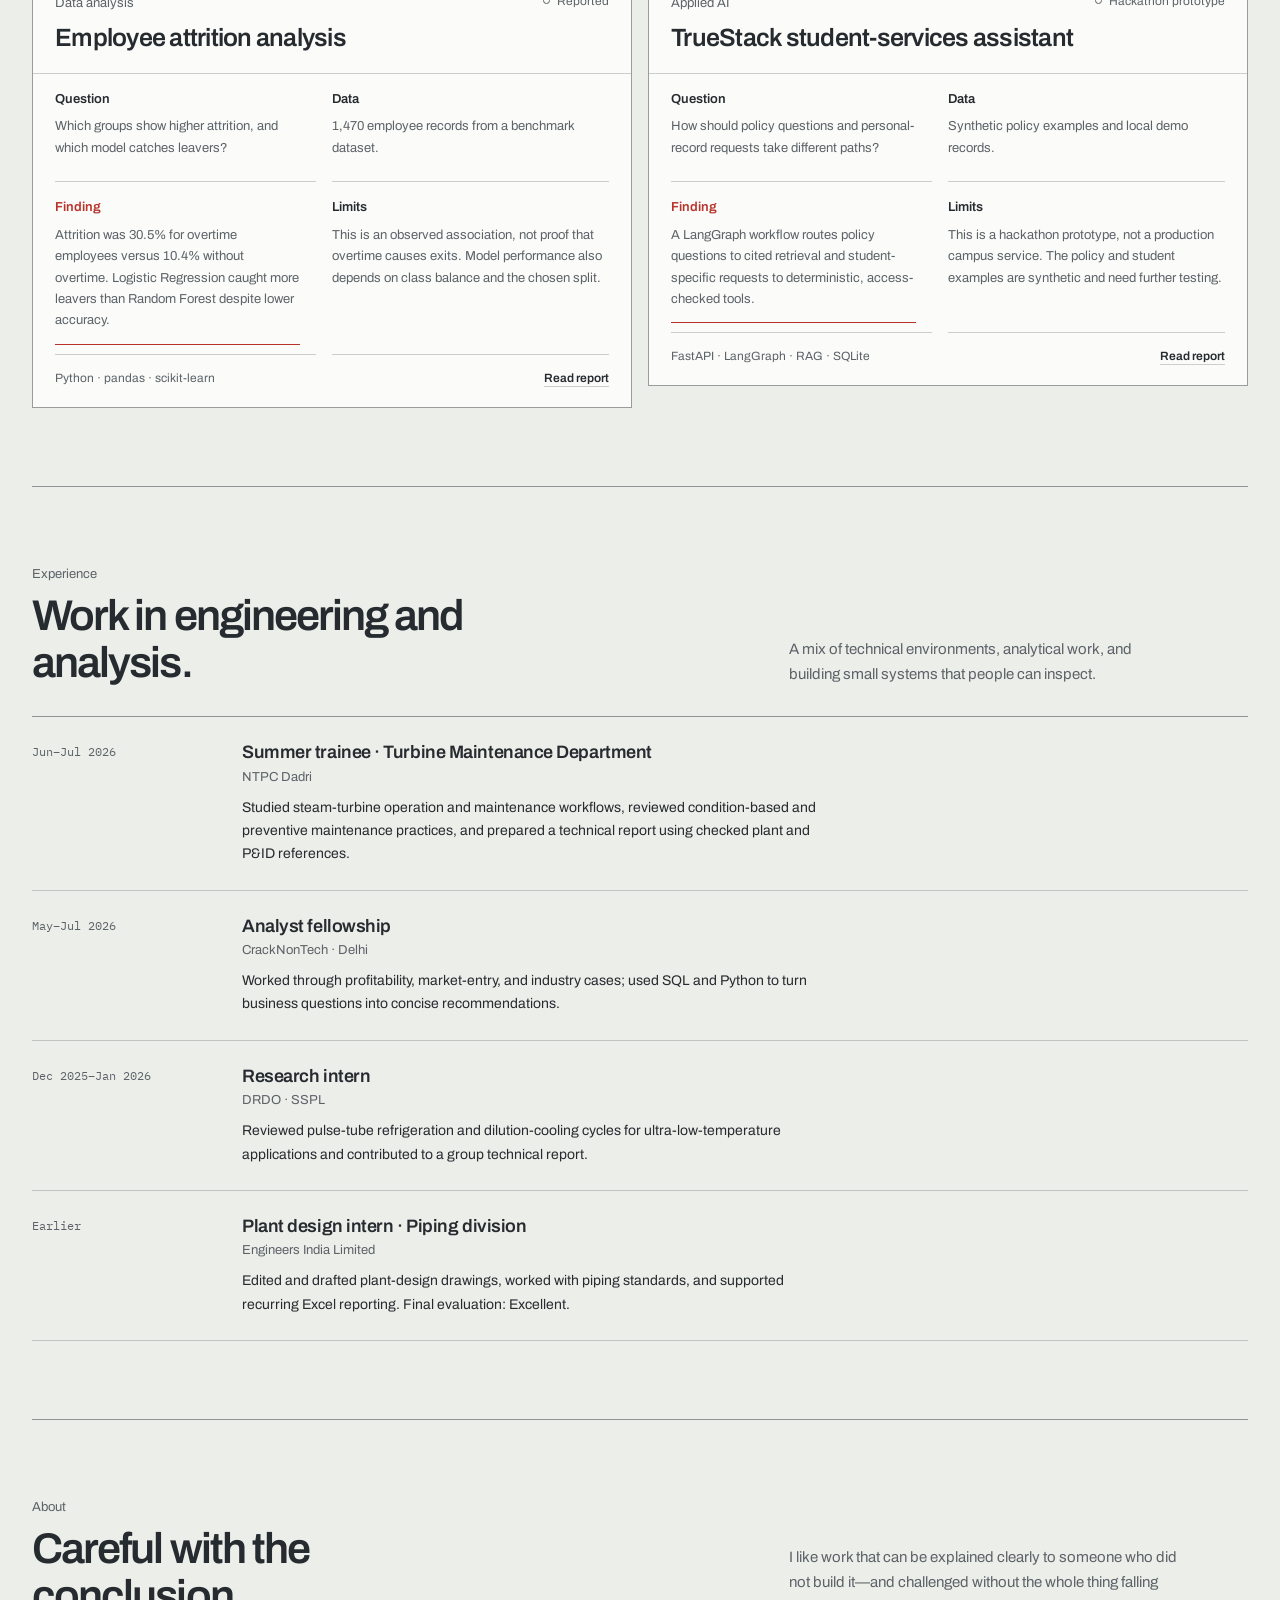
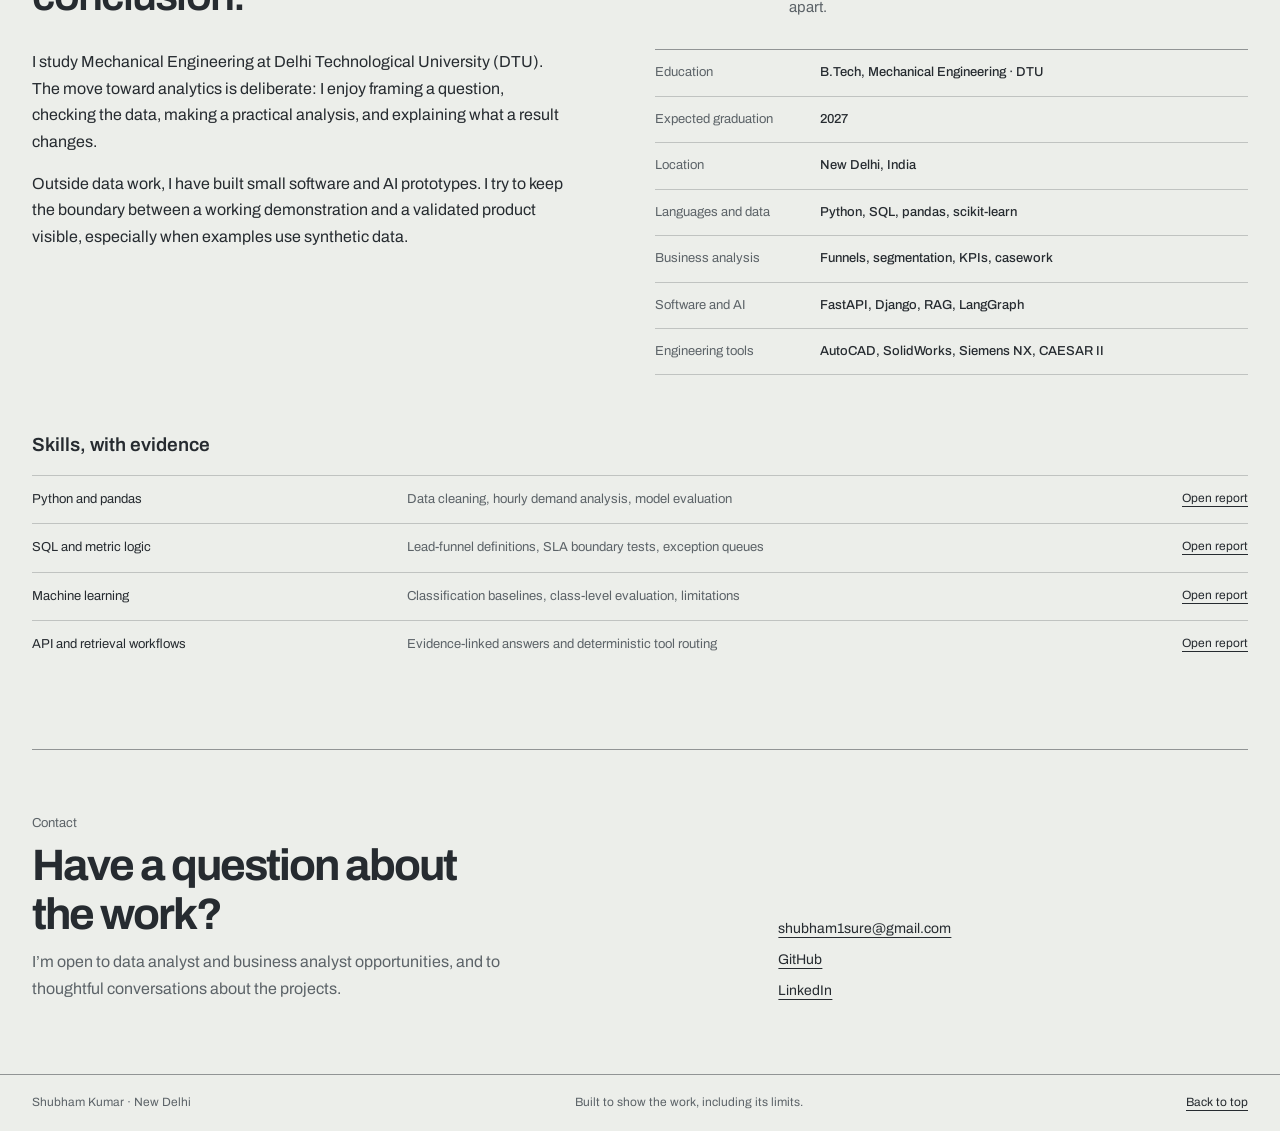
==== commit 7879b48c: "Remove duplicate case IDs from decorative labels" ====
--- a/index.html
+++ b/index.html
@@ -289,10 +289,10 @@
       </div>
       <div class="skills-evidence">
         <h3>Skills, with evidence</h3>
-        <div class="skill-row"><span>Python and pandas</span><span>Data cleaning, hourly demand analysis, model evaluation</span><a href="projects/uber-ride-demand/">Case 001</a></div>
-        <div class="skill-row"><span>SQL and metric logic</span><span>Lead-funnel definitions, SLA boundary tests, exception queues</span><a href="projects/interior-lead-funnel/">Case 006</a></div>
-        <div class="skill-row"><span>Machine learning</span><span>Classification baselines, class-level evaluation, limitations</span><a href="projects/hr-employee-attrition/">Case 002</a></div>
-        <div class="skill-row"><span>API and retrieval workflows</span><span>Evidence-linked answers and deterministic tool routing</span><a href="projects/truestack-ai-assistant/">Case 009</a></div>
+        <div class="skill-row"><span>Python and pandas</span><span>Data cleaning, hourly demand analysis, model evaluation</span><a href="projects/uber-ride-demand/">Open report</a></div>
+        <div class="skill-row"><span>SQL and metric logic</span><span>Lead-funnel definitions, SLA boundary tests, exception queues</span><a href="projects/interior-lead-funnel/">Open report</a></div>
+        <div class="skill-row"><span>Machine learning</span><span>Classification baselines, class-level evaluation, limitations</span><a href="projects/hr-employee-attrition/">Open report</a></div>
+        <div class="skill-row"><span>API and retrieval workflows</span><span>Evidence-linked answers and deterministic tool routing</span><a href="projects/truestack-ai-assistant/">Open report</a></div>
       </div>
     </section>
 
--- a/style.css
+++ b/style.css
@@ -195,21 +195,57 @@
 }
 
 
-/* Paired case sheets: each keeps its natural content height. */
-.sheet-pair { display: grid; grid-template-columns: repeat(2, minmax(0, 1fr)); align-items: start; gap: 14px; }
-.mini-sheet { min-width: 0; }
-.mini-sheet-main { padding: 24px clamp(18px, 2.5vw, 28px) 0; }
-.mini-sheet-main > h3 { margin: 0 0 15px; font-size: clamp(21px, 2.3vw, 27px); font-weight: 600; letter-spacing: -.03em; line-height: 1.2; }
-.mini-sheet-fields { display: grid; grid-template-columns: 1fr 1fr; column-gap: 24px; }
-.mini-sheet .sheet-field, .mini-sheet .sheet-field:nth-child(3n) { margin: 0; padding: 16px 0; }
-.mini-sheet .sheet-field h4 { margin: 0 0 7px; font-size: 13px; font-weight: 600; }
-.mini-sheet .sheet-field p { font-size: 13px; }
-.mini-sheet .mini-finding h4 { color: var(--redline); }
-.mini-sheet .finding-mark { right: 0; bottom: 8px; }
-.mini-title-block { display: flex; flex-wrap: wrap; align-items: center; justify-content: space-between; gap: 12px; margin: 22px clamp(18px, 2.5vw, 28px) 0; padding: 14px 0 18px; border-top: 1px solid var(--line); }
-.mini-title-block span { color: var(--pencil); font-size: 12px; }
-.mini-title-block strong { font-size: 12px; font-weight: 500; }
-.mini-title-block a { font-size: 13px; font-weight: 600; text-underline-offset: 4px; }
-.mini-title-block a:hover { text-decoration-color: var(--redline); }
-@media (max-width: 800px) { .sheet-pair { grid-template-columns: 1fr; } }
-@media (max-width: 560px) { .mini-sheet-fields { grid-template-columns: 1fr; } }
+/* Case sheets follow a drawing-review structure, with findings marked in redline. */
+.case-sheet-section { padding-top: 72px; }
+.drawing-sheet { background: var(--sheet); border: 1px solid var(--hairline-strong); min-width: 0; }
+.sheet-head { display: flex; align-items: flex-start; justify-content: space-between; gap: 22px; padding: 20px 22px; border-bottom: 1px solid var(--hairline); }
+.sheet-kicker { margin: 0 0 8px; color: var(--pencil); font-size: 13px; }
+.sheet-head h3 { max-width: 42ch; margin: 0; font-size: clamp(20px, 2.4vw, 28px); line-height: 1.2; font-weight: 600; letter-spacing: -.03em; }
+.sheet-fields { display: grid; grid-template-columns: repeat(3, minmax(0, 1fr)); padding: 0 22px; }
+.sheet-field { position: relative; min-width: 0; margin-right: 18px; padding: 20px 18px 24px 0; border-bottom: 1px solid var(--hairline); }
+.sheet-field:nth-child(3n) { margin-right: 0; padding-right: 0; }
+.sheet-field h4 { margin: 0 0 8px; font-size: 13px; line-height: 1.35; font-weight: 600; }
+.sheet-field p { margin: 0; color: var(--pencil); font-size: 13px; line-height: 1.65; }
+.finding-field h4 { color: var(--redline); }
+.finding-mark { position: absolute; left: 0; right: 18px; bottom: 9px; height: 1px; background: var(--redline); }
+.drawing-title-block { display: flex; align-items: stretch; justify-content: flex-end; width: fit-content; max-width: 100%; margin: 20px 0 0 auto; border: 1px solid var(--hairline); }
+.drawing-title-block > div { min-width: 130px; padding: 10px 13px; border-left: 1px solid var(--hairline); }
+.drawing-title-block > div:first-child { border-left: 0; }
+.drawing-title-block span { display: block; margin-bottom: 4px; color: var(--pencil); font-size: 11px; }
+.drawing-title-block strong { display: block; font-size: 12px; font-weight: 500; }
+.drawing-title-block a { display: flex; align-items: center; padding: 10px 14px; border-left: 1px solid var(--hairline); font-size: 12px; font-weight: 600; text-decoration: underline; text-decoration-color: var(--hairline); text-underline-offset: 4px; white-space: nowrap; }
+.drawing-title-block a:hover { text-decoration-color: var(--redline); }
+.drawing-sheet-pair { display: grid; grid-template-columns: repeat(2, minmax(0, 1fr)); align-items: start; gap: 16px; }
+.mini-sheet .sheet-head h3 { max-width: 30ch; font-size: clamp(20px, 2.2vw, 25px); }
+.compact-fields { grid-template-columns: repeat(2, minmax(0, 1fr)); }
+.compact-fields .sheet-field,
+.compact-fields .sheet-field:nth-child(3n) { margin-right: 16px; padding: 17px 16px 22px 0; }
+.compact-fields .sheet-field:nth-child(2n) { margin-right: 0; padding-right: 0; }
+.compact-fields .finding-mark { right: 16px; }
+.compact-fields .sheet-field:nth-child(2n) .finding-mark { right: 0; }
+.mini-sheet-footer { display: flex; flex-wrap: wrap; align-items: baseline; justify-content: space-between; gap: 12px; padding: 14px 22px 18px; color: var(--pencil); font-size: 12px; }
+.mini-sheet-footer a { color: var(--ink); font-size: 12px; font-weight: 600; text-decoration: underline; text-decoration-color: var(--hairline); text-underline-offset: 4px; white-space: nowrap; }
+.mini-sheet-footer a:hover { text-decoration-color: var(--redline); }
+.register-sheet { overflow-x: auto; }
+.project-register { min-width: 900px; }
+@media (max-width: 900px) {
+  .sheet-fields { grid-template-columns: repeat(2, minmax(0, 1fr)); }
+  .sheet-field, .sheet-field:nth-child(3n) { margin-right: 16px; padding-right: 16px; }
+  .sheet-field:nth-child(2n) { margin-right: 0; padding-right: 0; }
+  .sheet-field:nth-child(2n) .finding-mark { right: 0; }
+  .drawing-sheet-pair { grid-template-columns: 1fr; }
+}
+@media (max-width: 640px) {
+  .sheet-head { padding: 17px 16px; }
+  .sheet-fields, .compact-fields { grid-template-columns: 1fr; padding-inline: 16px; }
+  .sheet-field, .sheet-field:nth-child(2n), .sheet-field:nth-child(3n),
+  .compact-fields .sheet-field, .compact-fields .sheet-field:nth-child(2n), .compact-fields .sheet-field:nth-child(3n) {
+    margin-right: 0; padding: 16px 0 22px;
+  }
+  .finding-mark, .compact-fields .finding-mark { right: 0; }
+  .drawing-title-block { width: 100%; display: grid; grid-template-columns: 1fr 1fr; }
+  .drawing-title-block > div { min-width: 0; }
+  .drawing-title-block > div:nth-child(3) { border-top: 1px solid var(--hairline); }
+  .drawing-title-block a { grid-column: 1 / -1; min-height: 42px; border-top: 1px solid var(--hairline); border-left: 0; }
+  .mini-sheet-footer { padding-inline: 16px; }
+}
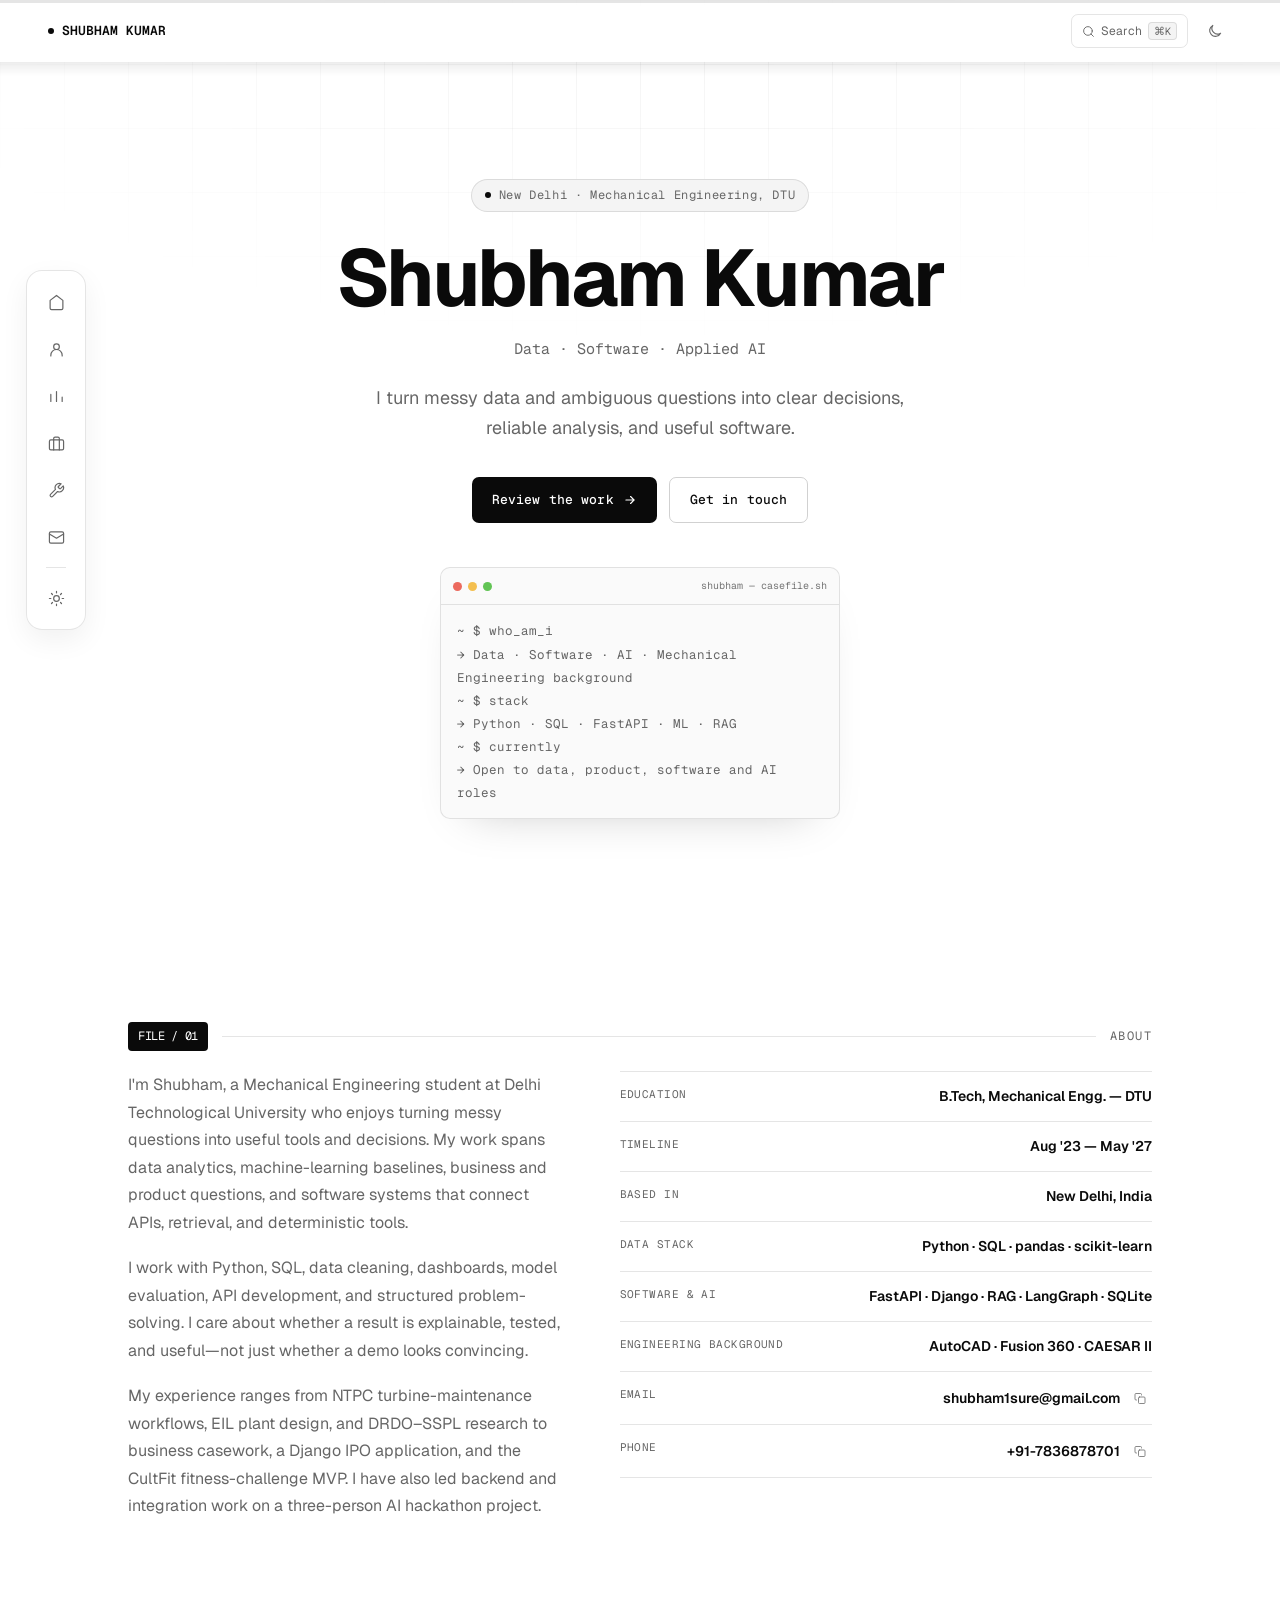
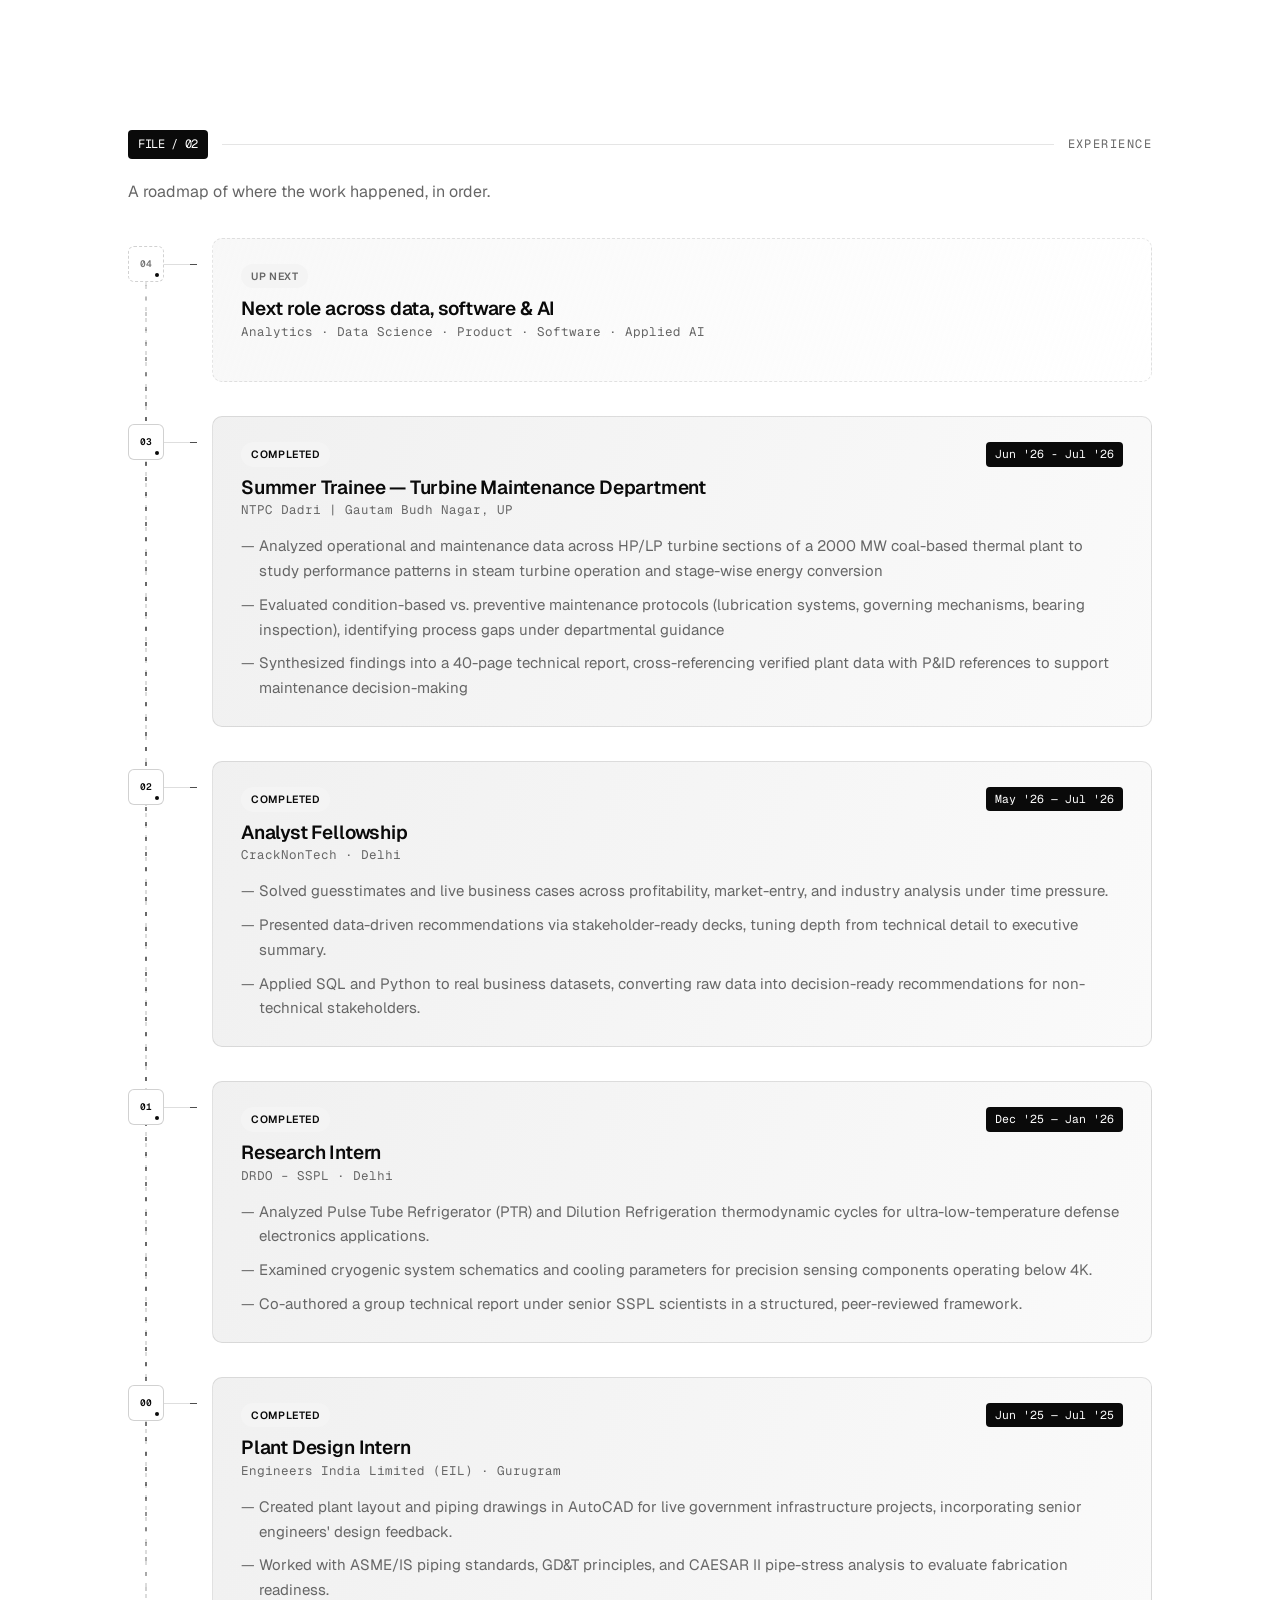
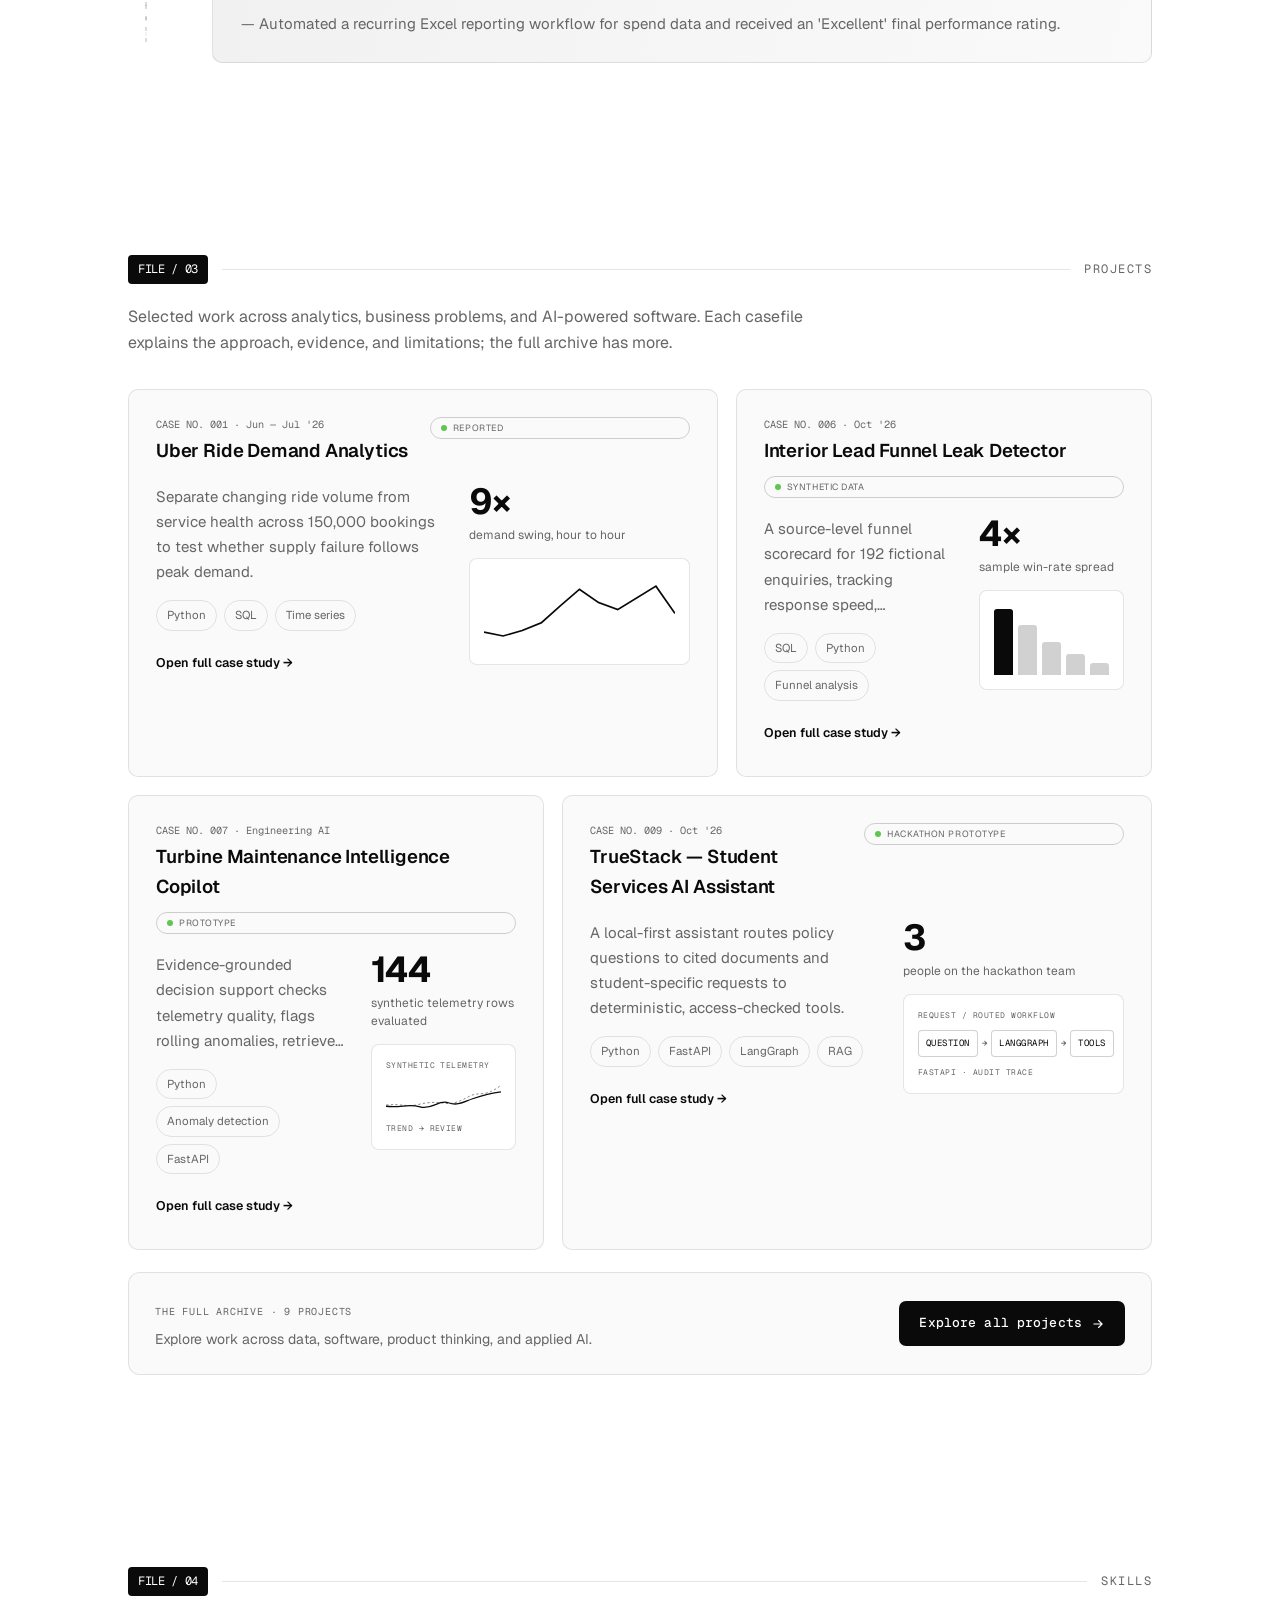
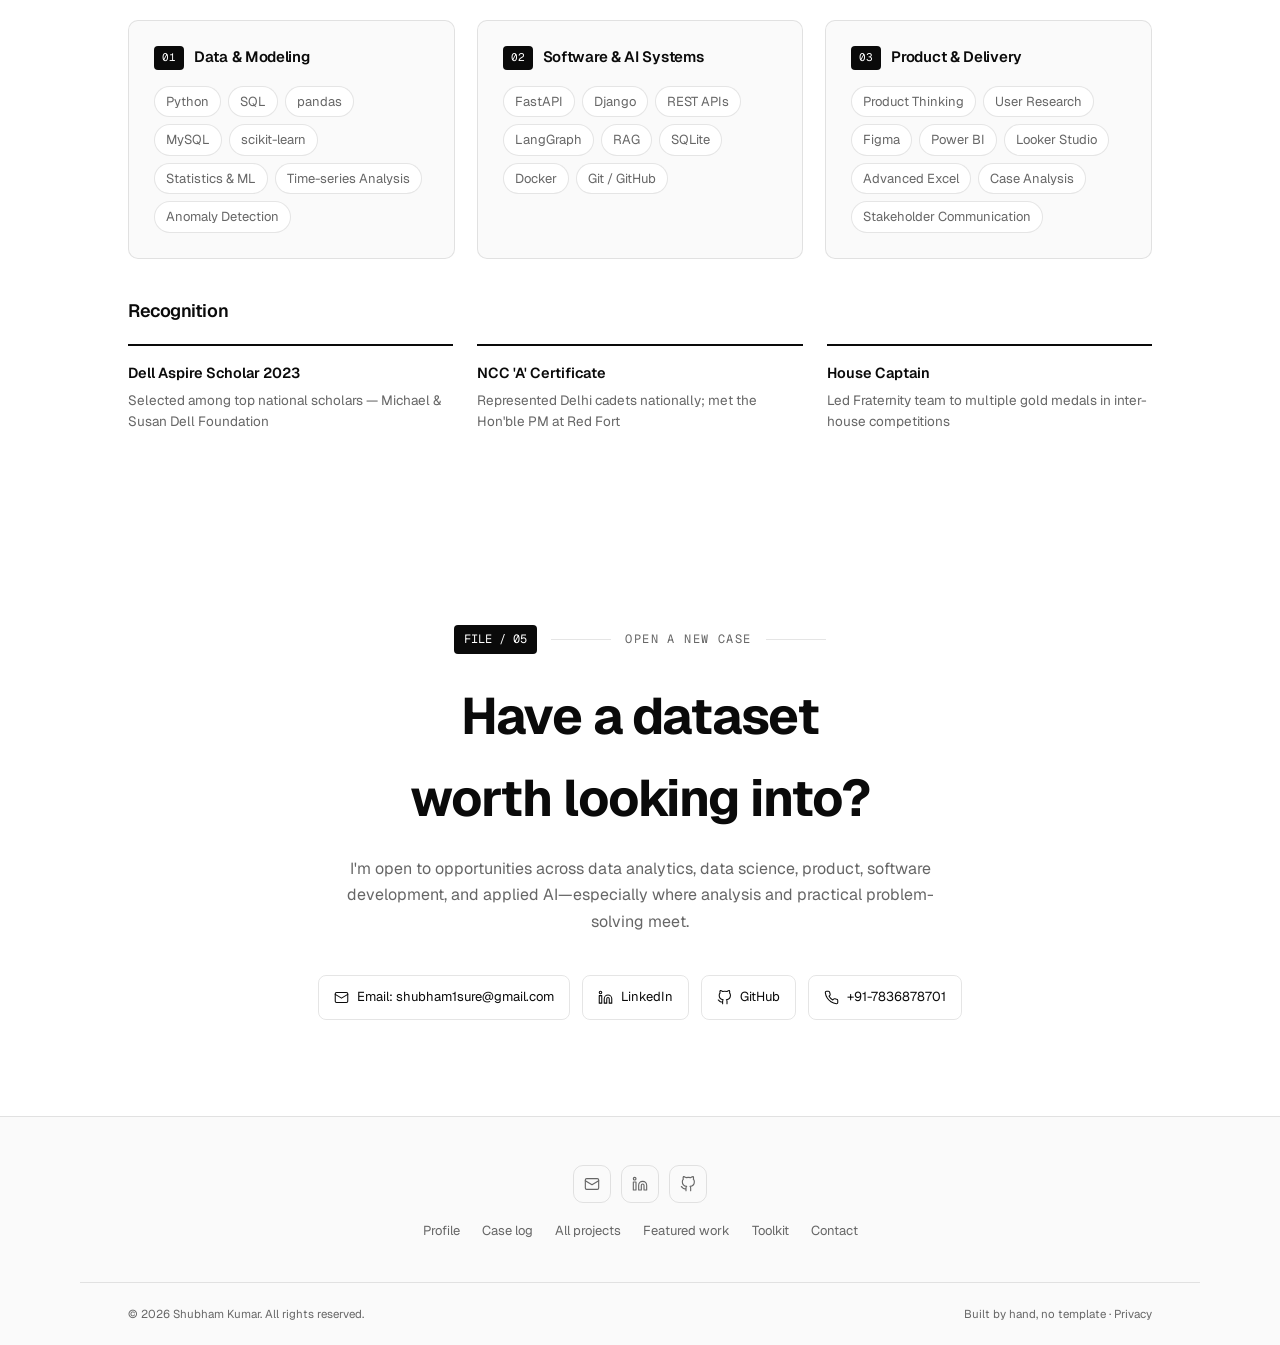
==== commit f33519d8: "Refresh stylesheet cache for cursor restoration" ====
--- a/index.html
+++ b/index.html
@@ -1,316 +1,448 @@
-<!doctype html>
+<!DOCTYPE html>
 <html lang="en" data-theme="light">
 <head>
-  <meta charset="utf-8">
-  <meta name="viewport" content="width=device-width, initial-scale=1">
-  <title>Shubham Kumar — Data &amp; Business Analysis</title>
-  <meta name="description" content="Shubham Kumar is a Mechanical Engineering student at DTU working toward data and business analyst roles. Explore analysis, decision support, software, and applied AI case reports.">
-  <link rel="canonical" href="https://nothing0g.github.io/analyst/">
-  <meta property="og:type" content="website">
-  <meta property="og:url" content="https://nothing0g.github.io/analyst/">
-  <meta property="og:title" content="Shubham Kumar — Data &amp; Business Analysis">
-  <meta property="og:description" content="Case reports in analytics, engineering, software, and applied AI. Each report shows the evidence and its limits.">
-  <meta property="og:image" content="https://nothing0g.github.io/analyst/assets/og-card.svg">
-  <meta name="twitter:card" content="summary_large_image">
-  <link rel="icon" href="data:image/svg+xml,%3Csvg xmlns='http://www.w3.org/2000/svg' viewBox='0 0 64 64'%3E%3Crect width='64' height='64' fill='%23FBFBF9' stroke='%23262B30'/%3E%3Cpath d='M17 47V17h7l16 19V17h7v30h-7L24 28v19z' fill='%23262B30'/%3E%3C/svg%3E">
-  <link rel="preconnect" href="https://fonts.googleapis.com">
-  <link rel="preconnect" href="https://fonts.gstatic.com" crossorigin>
-  <link href="https://fonts.googleapis.com/css2?family=Archivo:wdth,wght@75..125,400..700&family=IBM+Plex+Mono:wght@400;500&display=swap" rel="stylesheet">
-  <link rel="stylesheet" href="style.css?v=checked-sheet-20261027">
-  <script>
-    (() => {
-      try {
-        const saved = localStorage.getItem("theme");
-        const preferred = window.matchMedia("(prefers-color-scheme: dark)").matches ? "dark" : "light";
-        document.documentElement.dataset.theme = saved || preferred;
-      } catch (_) {}
-    })();
-  </script>
-  <script type="application/ld+json">
-  {
-    "@context":"https://schema.org",
-    "@graph":[
-      {"@type":"Person","@id":"https://nothing0g.github.io/analyst/#person","name":"Shubham Kumar","url":"https://nothing0g.github.io/analyst/","jobTitle":"Mechanical Engineering Student","sameAs":["https://github.com/Nothing0g","https://www.linkedin.com/in/shubham-kumar-diff/"]},
-      {"@type":"WebSite","@id":"https://nothing0g.github.io/analyst/#website","url":"https://nothing0g.github.io/analyst/","name":"Shubham Kumar — Data & Business Analysis","about":{"@id":"https://nothing0g.github.io/analyst/#person"}}
-    ]
-  }
-  </script>
+<meta charset="UTF-8">
+<meta name="viewport" content="width=device-width, initial-scale=1.0">
+<script>
+  (() => {
+    let theme = "light";
+    try { theme = localStorage.getItem("theme") || (window.matchMedia("(prefers-color-scheme: dark)").matches ? "dark" : "light"); } catch (error) {}
+    document.documentElement.setAttribute("data-theme", theme);
+  })();
+</script>
+<title>Shubham Kumar — Data, Software &amp; AI Portfolio</title>
+<meta name="description" content="Shubham Kumar’s portfolio across data analytics, data science, software development, product thinking, and applied AI—using Python, SQL, machine learning, APIs, and evidence-grounded workflows.">
+<link rel="canonical" href="https://nothing0g.github.io/analyst/">
+<meta property="og:type" content="website">
+<meta property="og:url" content="https://nothing0g.github.io/analyst/">
+<meta property="og:title" content="Shubham Kumar — Data, Software &amp; AI Portfolio">
+<meta property="og:description" content="Projects across analytics, data science, product thinking, software development, and applied AI.">
+<meta property="og:image" content="https://nothing0g.github.io/analyst/assets/og-card.svg">
+<meta property="og:image:alt" content="Shubham Kumar — Data, Software &amp; AI portfolio">
+<meta name="twitter:card" content="summary_large_image">
+<link rel="icon" href="data:image/svg+xml,%3Csvg xmlns='http://www.w3.org/2000/svg' viewBox='0 0 100 100'%3E%3Crect width='100' height='100' rx='20' fill='%230a0a0a'/%3E%3Ctext x='50' y='68' font-size='58' text-anchor='middle' fill='white' font-family='monospace'%3ES%3C/text%3E%3C/svg%3E">
+<link rel="preconnect" href="https://fonts.googleapis.com">
+<link rel="preconnect" href="https://fonts.gstatic.com" crossorigin>
+<link href="https://fonts.googleapis.com/css2?family=Geist:wght@400;500;600;700&family=Geist+Mono:wght@400;500;600&display=swap" rel="stylesheet">
+<link rel="stylesheet" href="style.css?v=cursor-restore-20261027">
+<script type="application/ld+json">
+{
+  "@context": "https://schema.org",
+  "@graph": [
+    {"@type":"Person","@id":"https://nothing0g.github.io/analyst/#person","name":"Shubham Kumar","url":"https://nothing0g.github.io/analyst/","jobTitle":"Mechanical Engineering Student","sameAs":["https://github.com/Nothing0g","https://www.linkedin.com/in/shubham-kumar-diff/"]},
+    {"@type":"WebSite","@id":"https://nothing0g.github.io/analyst/#website","url":"https://nothing0g.github.io/analyst/","name":"Shubham Kumar — Data, Software & AI Portfolio","about":{"@id":"https://nothing0g.github.io/analyst/#person"}}
+  ]
+}
+</script>
 </head>
 <body>
-  <a class="skip-link" href="#main">Skip to content</a>
-
-  <header class="site-header">
-    <a class="wordmark" href="#top" aria-label="Shubham Kumar, home">Shubham Kumar<span class="wordmark-period">.</span></a>
-    <nav aria-label="Main navigation">
-      <a href="#work">Work</a>
-      <a href="#experience">Experience</a>
-      <a href="#about">About</a>
-      <a href="#contact">Contact</a>
-      <button class="theme-toggle" id="themeToggle" type="button" aria-label="Switch to dark theme" aria-pressed="false">
-        <svg id="themeIcon" viewBox="0 0 24 24" aria-hidden="true" fill="none" stroke="currentColor" stroke-width="1.6" stroke-linecap="round" stroke-linejoin="round"><path d="M20.4 15.3A8.5 8.5 0 0 1 8.7 3.6 8.7 8.7 0 1 0 20.4 15.3Z"/></svg>
+<a href="#main" class="skip-link">Skip to main content</a>
+<div class="scroll-progress-track" aria-hidden="true"><div class="scroll-progress" id="scrollProgress"></div></div>
+
+<div class="grid-backdrop" aria-hidden="true"></div>
+<canvas class="bg-interactive" id="bgCanvas" aria-hidden="true"></canvas>
+<div class="cursor-dot" id="cursorDot" aria-hidden="true"></div>
+<div class="cursor-follow" id="cursorFollow" aria-hidden="true"><span id="cursorFollowText"></span></div>
+
+<!-- DOCK NAV -->
+<nav class="dock" aria-label="Section navigation">
+  <div class="dock-inner">
+    <a href="#hero" class="dock-item" data-dock><svg viewBox="0 0 24 24" fill="none" stroke="currentColor" stroke-width="1.7" stroke-linecap="round" stroke-linejoin="round"><path d="M3 9l9-7 9 7v11a2 2 0 0 1-2 2H5a2 2 0 0 1-2-2z"/></svg><span class="dock-label">Home</span></a>
+    <a href="#about" class="dock-item" data-dock><svg viewBox="0 0 24 24" fill="none" stroke="currentColor" stroke-width="1.7" stroke-linecap="round" stroke-linejoin="round"><circle cx="12" cy="8" r="4"/><path d="M4 21v-1a8 8 0 0 1 16 0v1"/></svg><span class="dock-label">About</span></a>
+    <a href="#experience" class="dock-item" data-dock><svg viewBox="0 0 24 24" fill="none" stroke="currentColor" stroke-width="1.7" stroke-linecap="round" stroke-linejoin="round"><path d="M4 19V9M12 19V5M20 19v-6"/></svg><span class="dock-label">Experience</span></a>
+    <a href="#cases" class="dock-item" data-dock><svg viewBox="0 0 24 24" fill="none" stroke="currentColor" stroke-width="1.7" stroke-linecap="round" stroke-linejoin="round"><rect x="2" y="7" width="20" height="14" rx="2"/><path d="M16 21V5a2 2 0 0 0-2-2h-4a2 2 0 0 0-2 2v16"/></svg><span class="dock-label">Projects</span></a>
+    <a href="#toolkit" class="dock-item" data-dock><svg viewBox="0 0 24 24" fill="none" stroke="currentColor" stroke-width="1.7" stroke-linecap="round" stroke-linejoin="round"><path d="M14.7 6.3a1 1 0 000 1.4l1.6 1.6a1 1 0 001.4 0l3.77-3.77a6 6 0 01-7.94 7.94l-6.91 6.91a2.12 2.12 0 01-3-3l6.91-6.91a6 6 0 017.94-7.94z"/></svg><span class="dock-label">Skills</span></a>
+    <a href="#contact" class="dock-item" data-dock><svg viewBox="0 0 24 24" fill="none" stroke="currentColor" stroke-width="1.7" stroke-linecap="round" stroke-linejoin="round"><rect x="2" y="4" width="20" height="16" rx="2"/><path d="M2 7l10 6 10-6"/></svg><span class="dock-label">Contact</span></a>
+    <div class="dock-divider"></div>
+    <button class="dock-item" id="dockThemeBtn"><svg viewBox="0 0 24 24" fill="none" stroke="currentColor" stroke-width="1.7" stroke-linecap="round" stroke-linejoin="round" id="dockThemeIcon"><circle cx="12" cy="12" r="4"/><path d="M12 2v2M12 20v2M4.93 4.93l1.41 1.41M17.66 17.66l1.41 1.41M2 12h2M20 12h2M4.93 19.07l1.41-1.41M17.66 6.34l1.41-1.41"/></svg><span class="dock-label">Toggle theme</span></button>
+  </div>
+</nav>
+
+<!-- TOP BAR -->
+<div class="topbar">
+  <span class="topbar-brand mono"><span class="dot"></span> SHUBHAM KUMAR</span>
+  <div class="topbar-right">
+    <button class="kbd-chip" id="cmdkTrigger" aria-label="Search portfolio" aria-haspopup="dialog" aria-controls="cmdkOverlay" aria-expanded="false">
+      <svg viewBox="0 0 24 24" fill="none" stroke="currentColor" stroke-width="1.7" stroke-linecap="round" stroke-linejoin="round" style="width:13px;height:13px;"><circle cx="11" cy="11" r="8"/><path d="m21 21-4.3-4.3"/></svg>
+      <span class="cmdk-trigger-text">Search</span>
+      <kbd>⌘K</kbd>
+    </button>
+    <button class="icon-btn" id="themeToggle" aria-label="Toggle theme">
+      <svg viewBox="0 0 24 24" fill="none" stroke="currentColor" stroke-width="1.7" stroke-linecap="round" stroke-linejoin="round" id="themeIcon"><circle cx="12" cy="12" r="4"/><path d="M12 2v2M12 20v2M4.93 4.93l1.41 1.41M17.66 17.66l1.41 1.41M2 12h2M20 12h2M4.93 19.07l1.41-1.41M17.66 6.34l1.41-1.41"/></svg>
+    </button>
+  </div>
+</div>
+
+<!-- ============ HERO ============ -->
+<main id="main" tabindex="-1">
+<section class="hero" id="hero">
+  <div class="hero-scanline" aria-hidden="true"></div>
+
+  <div class="hero-float-icons" id="heroIconsDA" aria-hidden="true">
+    <div class="hero-float-icon" style="top:16%; left:9%;"><div class="hfi-inner" style="animation-delay:.1s;"><svg viewBox="0 0 24 24" fill="none" stroke="currentColor" stroke-width="1.7" stroke-linecap="round" stroke-linejoin="round"><ellipse cx="12" cy="5" rx="8" ry="3"/><path d="M4 5v6c0 1.7 3.6 3 8 3s8-1.3 8-3V5"/><path d="M4 11v6c0 1.7 3.6 3 8 3s8-1.3 8-3v-6"/></svg></div></div>
+    <div class="hero-float-icon" style="top:14%; left:83%;"><div class="hfi-inner" style="animation-delay:.7s;"><svg viewBox="0 0 24 24" fill="none" stroke="currentColor" stroke-width="1.7" stroke-linecap="round" stroke-linejoin="round"><path d="M3 3v18h18"/><rect x="7" y="12" width="3" height="6"/><rect x="12" y="8" width="3" height="10"/><rect x="17" y="5" width="3" height="13"/></svg></div></div>
+    <div class="hero-float-icon" style="top:52%; left:4%;"><div class="hfi-inner" style="animation-delay:1.3s;"><svg viewBox="0 0 24 24" fill="none" stroke="currentColor" stroke-width="1.7" stroke-linecap="round" stroke-linejoin="round"><path d="M4 17l6-6-6-6M12 19h8"/></svg></div></div>
+    <div class="hero-float-icon" style="top:56%; left:88%;"><div class="hfi-inner" style="animation-delay:.4s;"><svg viewBox="0 0 24 24" fill="none" stroke="currentColor" stroke-width="1.7" stroke-linecap="round" stroke-linejoin="round"><path d="M21.21 15.89A10 10 0 118 2.83"/><path d="M22 12A10 10 0 0012 2v10z"/></svg></div></div>
+    <div class="hero-float-icon" style="top:80%; left:15%;"><div class="hfi-inner" style="animation-delay:1s;"><svg viewBox="0 0 24 24" fill="none" stroke="currentColor" stroke-width="1.7" stroke-linecap="round" stroke-linejoin="round"><rect x="3" y="3" width="18" height="18" rx="2"/><path d="M3 9h18M3 15h18M9 3v18M15 3v18"/></svg></div></div>
+    <div class="hero-float-icon" style="top:78%; left:85%;"><div class="hfi-inner" style="animation-delay:1.6s;"><svg viewBox="0 0 24 24" fill="none" stroke="currentColor" stroke-width="1.7" stroke-linecap="round" stroke-linejoin="round"><rect x="4" y="4" width="6" height="6" rx="1"/><rect x="14" y="4" width="6" height="6" rx="1"/><rect x="4" y="14" width="6" height="6" rx="1"/><rect x="14" y="14" width="6" height="6" rx="1"/></svg></div></div>
+  </div>
+  <div class="hero-inner">
+    <div class="hero-eyebrow mono">
+      <span class="pulse-dot"></span> New Delhi · Mechanical Engineering, DTU
+    </div>
+
+    <h1 class="hero-name"><span class="shimmer-text">Shubham Kumar</span></h1>
+
+    <div class="hero-role">
+      <span class="mono">Data · Software · Applied AI</span>
+    </div>
+
+    <p class="hero-sub">
+       I turn messy data and ambiguous questions into clear decisions, reliable analysis, and useful software.
+    </p>
+
+    <div class="hero-actions">
+      <a href="#cases" class="btn btn-primary">
+        <span>Review the work</span>
+        <svg viewBox="0 0 24 24" fill="none" stroke="currentColor" stroke-width="2" stroke-linecap="round"><path d="M5 12h14M13 6l6 6-6 6"/></svg>
+      </a>
+      <a href="mailto:shubham1sure@gmail.com" class="btn btn-ghost">Get in touch</a>
+    </div>
+
+    <div class="terminal">
+      <div class="terminal-bar" id="terminalBar" title="psst...">
+        <span class="tb-dot r"></span><span class="tb-dot y"></span><span class="tb-dot g"></span>
+        <span class="terminal-label mono">shubham — casefile.sh</span>
+      </div>
+      <div class="terminal-body mono" id="terminalBody" role="img" aria-label="Portfolio summary: Python, SQL, FastAPI, machine learning, retrieval workflows, and product-focused software."><div>~ $ who_am_i</div><div>→ Data · Software · AI · Mechanical Engineering background</div><div>~ $ stack</div><div>→ Python · SQL · FastAPI · ML · RAG</div><div>~ $ currently</div><div>→ Open to data, product, software and AI roles</div></div>
+    </div>
+  </div>
+</section>
+
+<!-- ============ 01 · PROFILE ============ -->
+<section id="about" class="section">
+  <div class="inner">
+    <h2 class="section-label reveal">
+      <span class="mono tag-num">FILE / 01</span><span class="label-rule"></span>
+      <span class="mono label-text">About</span>
+    </h2>
+    <div class="about-grid">
+      <div class="about-text reveal">
+        <p>I'm Shubham, a Mechanical Engineering student at Delhi Technological University who enjoys turning messy questions into useful tools and decisions. My work spans data analytics, machine-learning baselines, business and product questions, and software systems that connect APIs, retrieval, and deterministic tools.</p>
+        <p>I work with Python, SQL, data cleaning, dashboards, model evaluation, API development, and structured problem-solving. I care about whether a result is explainable, tested, and useful—not just whether a demo looks convincing.</p>
+        <p>My experience ranges from NTPC turbine-maintenance workflows, EIL plant design, and DRDO–SSPL research to business casework, a Django IPO application, and the CultFit fitness-challenge MVP. I have also led backend and integration work on a three-person AI hackathon project.</p>
+      </div>
+      <div class="fact-list reveal">
+        <div class="fact"><span class="fact-k mono">Education</span><span class="fact-v">B.Tech, Mechanical Engg. — DTU</span></div>
+        <div class="fact"><span class="fact-k mono">Timeline</span><span class="fact-v">Aug '23 — May '27</span></div>
+        <div class="fact"><span class="fact-k mono">Based in</span><span class="fact-v">New Delhi, India</span></div>
+        <div class="fact"><span class="fact-k mono">Data stack</span><span class="fact-v">Python · SQL · pandas · scikit-learn</span></div>
+        <div class="fact"><span class="fact-k mono">Software &amp; AI</span><span class="fact-v">FastAPI · Django · RAG · LangGraph · SQLite</span></div>
+        <div class="fact"><span class="fact-k mono">Engineering background</span><span class="fact-v">AutoCAD · Fusion 360 · CAESAR II</span></div>
+        <div class="fact">
+          <span class="fact-k mono">Email</span>
+          <div class="fact-v-wrap">
+            <span class="fact-v">shubham1sure@gmail.com</span>
+            <button class="copy-btn" data-copy="shubham1sure@gmail.com" aria-label="Copy email">
+              <svg viewBox="0 0 24 24" fill="none" stroke="currentColor" stroke-width="1.7" stroke-linecap="round" stroke-linejoin="round"><rect x="9" y="9" width="13" height="13" rx="2"/><path d="M5 15H4a2 2 0 0 1-2-2V4a2 2 0 0 1 2-2h9a2 2 0 0 1 2 2v1"/></svg>
+            </button>
+          </div>
+        </div>
+        <div class="fact">
+          <span class="fact-k mono">Phone</span>
+          <div class="fact-v-wrap">
+            <span class="fact-v">+91-7836878701</span>
+            <button class="copy-btn" data-copy="+917836878701" aria-label="Copy phone number">
+              <svg viewBox="0 0 24 24" fill="none" stroke="currentColor" stroke-width="1.7" stroke-linecap="round" stroke-linejoin="round"><rect x="9" y="9" width="13" height="13" rx="2"/><path d="M5 15H4a2 2 0 0 1-2-2V4a2 2 0 0 1 2-2h9a2 2 0 0 1 2 2v1"/></svg>
+            </button>
+          </div>
+        </div>
+      </div>
+    </div>
+  </div>
+</section>
+
+<!-- ============ 02 · CASE LOG (roadmap) ============ -->
+<section id="experience" class="section">
+  <div class="inner">
+    <h2 class="section-label reveal">
+      <span class="mono tag-num">FILE / 02</span><span class="label-rule"></span>
+      <span class="mono label-text">Experience</span>
+    </h2>
+    <p class="section-lede reveal">A roadmap of where the work happened, in order.</p>
+
+    <div class="roadmap">
+      <div class="roadmap-item reveal">
+        <div class="roadmap-node roadmap-node-next">
+          <svg viewBox="0 0 24 24" fill="none" stroke="currentColor" stroke-width="2" stroke-linecap="round" stroke-linejoin="round"><circle cx="12" cy="12" r="1.5" fill="currentColor" stroke="none"/></svg>
+        </div>
+        <div class="roadmap-card roadmap-card-next spotlight-card">
+          <div class="roadmap-top">
+            <span class="roadmap-status roadmap-status-next">Up next</span>
+          </div>
+          <h3 class="tl-role">Next role across data, software &amp; AI</h3>
+          <div class="tl-org mono">Analytics · Data Science · Product · Software · Applied AI</div>
+        </div>
+      </div>
+      <div class="roadmap-item reveal">
+        <div class="roadmap-node">
+          <svg viewBox="0 0 24 24" fill="none" stroke="currentColor" stroke-width="2" stroke-linecap="round" stroke-linejoin="round"><path d="M20 6L9 17l-5-5"/></svg>
+        </div>
+        <div class="roadmap-card spotlight-card">
+          <div class="roadmap-top">
+            <span class="roadmap-status">Completed</span>
+            <span class="tl-date mono">Jun '26 - Jul '26</span>
+          </div>
+          <h3 class="tl-role">Summer Trainee — Turbine Maintenance Department</h3>
+          <div class="tl-org mono">NTPC Dadri | Gautam Budh Nagar, UP</div>
+          <ul class="tl-points">
+            <li>Analyzed operational and maintenance data across HP/LP turbine sections of a 2000 MW coal-based thermal plant to study performance patterns in steam turbine operation and stage-wise energy conversion</li>
+            <li>Evaluated condition-based vs. preventive maintenance protocols (lubrication systems, governing mechanisms, bearing inspection), identifying process gaps under departmental guidance</li>
+            <li>Synthesized findings into a 40-page technical report, cross-referencing verified plant data with P&amp;ID references to support maintenance decision-making</li>
+          </ul>
+        </div>
+      </div>
+      <div class="roadmap-item reveal">
+        <div class="roadmap-node">
+          <svg viewBox="0 0 24 24" fill="none" stroke="currentColor" stroke-width="2" stroke-linecap="round" stroke-linejoin="round"><path d="M20 6L9 17l-5-5"/></svg>
+        </div>
+        <div class="roadmap-card spotlight-card">
+          <div class="roadmap-top">
+            <span class="roadmap-status">Completed</span>
+            <span class="tl-date mono">May '26 — Jul '26</span>
+          </div>
+          <h3 class="tl-role">Analyst Fellowship</h3>
+          <div class="tl-org mono">CrackNonTech · Delhi</div>
+          <ul class="tl-points">
+            <li>Solved guesstimates and live business cases across profitability, market-entry, and industry analysis under time pressure.</li>
+            <li>Presented data-driven recommendations via stakeholder-ready decks, tuning depth from technical detail to executive summary.</li>
+            <li>Applied SQL and Python to real business datasets, converting raw data into decision-ready recommendations for non-technical stakeholders.</li>
+          </ul>
+        </div>
+      </div>
+      <div class="roadmap-item reveal">
+        <div class="roadmap-node">
+          <svg viewBox="0 0 24 24" fill="none" stroke="currentColor" stroke-width="2" stroke-linecap="round" stroke-linejoin="round"><path d="M20 6L9 17l-5-5"/></svg>
+        </div>
+        <div class="roadmap-card spotlight-card">
+          <div class="roadmap-top">
+            <span class="roadmap-status">Completed</span>
+            <span class="tl-date mono">Dec '25 — Jan '26</span>
+          </div>
+          <h3 class="tl-role">Research Intern</h3>
+          <div class="tl-org mono">DRDO – SSPL · Delhi</div>
+          <ul class="tl-points">
+            <li>Analyzed Pulse Tube Refrigerator (PTR) and Dilution Refrigeration thermodynamic cycles for ultra-low-temperature defense electronics applications.</li>
+            <li>Examined cryogenic system schematics and cooling parameters for precision sensing components operating below 4K.</li>
+            <li>Co-authored a group technical report under senior SSPL scientists in a structured, peer-reviewed framework.</li>
+          </ul>
+        </div>
+      </div>
+      <div class="roadmap-item reveal">
+        <div class="roadmap-node">
+          <svg viewBox="0 0 24 24" fill="none" stroke="currentColor" stroke-width="2" stroke-linecap="round" stroke-linejoin="round"><path d="M20 6L9 17l-5-5"/></svg>
+        </div>
+        <div class="roadmap-card spotlight-card">
+          <div class="roadmap-top">
+            <span class="roadmap-status">Completed</span>
+            <span class="tl-date mono">Jun '25 — Jul '25</span>
+          </div>
+          <h3 class="tl-role">Plant Design Intern</h3>
+          <div class="tl-org mono">Engineers India Limited (EIL) · Gurugram</div>
+          <ul class="tl-points">
+            <li>Created plant layout and piping drawings in AutoCAD for live government infrastructure projects, incorporating senior engineers' design feedback.</li>
+            <li>Worked with ASME/IS piping standards, GD&amp;T principles, and CAESAR II pipe-stress analysis to evaluate fabrication readiness.</li>
+            <li>Automated a recurring Excel reporting workflow for spend data and received an 'Excellent' final performance rating.</li>
+          </ul>
+        </div>
+      </div>
+    </div>
+  </div>
+</section>
+
+<!-- ============ 03 · CASE FILES ============ -->
+<section id="cases" class="section">
+  <div class="inner">
+    <h2 class="section-label reveal">
+      <span class="mono tag-num">FILE / 03</span><span class="label-rule"></span>
+      <span class="mono label-text">Projects</span>
+    </h2>
+    <p class="section-lede reveal">Selected work across analytics, business problems, and AI-powered software. Each casefile explains the approach, evidence, and limitations; the full archive has more.</p>
+
+    <div class="case-list" id="caseList">
+      <a href="projects/uber-ride-demand/" class="case-card spotlight-card reveal" data-cursor-text="View report">
+        <div class="case-top"><div><div class="case-id mono">CASE NO. 001 · Jun — Jul '26</div><h3 class="case-title">Uber Ride Demand Analytics</h3></div><div class="case-status"><span class="dt"></span>Reported</div></div>
+        <div class="case-body"><div class="case-text"><p class="case-summary" data-field="summary">Separate changing ride volume from service health across 150,000 bookings to test whether supply failure follows peak demand.</p><p class="case-summary" data-field="finding">Demand swings around 9× through the day, while service failure stays comparatively flat.</p><div class="case-tags"><span class="case-tag">Python</span><span class="case-tag">SQL</span><span class="case-tag">Time series</span></div><span class="case-view-link">Open full case study →</span></div><div><div class="case-stat">9×</div><div class="case-stat-label">demand swing, hour to hour</div><div class="case-visual" style="margin-top:14px;"><svg class="case-line" viewBox="0 0 200 90" preserveAspectRatio="none" aria-hidden="true"><polyline points="0,76 20,81 40,74 60,64 80,42 100,21 120,38 140,47 160,32 180,17 200,52" fill="none" stroke="var(--fg)" stroke-width="2"/></svg></div></div></div>
+      </a>
+      <a href="projects/interior-lead-funnel/" class="case-card spotlight-card reveal" data-cursor-text="View report">
+        <div class="case-top"><div><div class="case-id mono">CASE NO. 006 · Oct '26</div><h3 class="case-title">Interior Lead Funnel Leak Detector</h3></div><div class="case-status"><span class="dt"></span>Synthetic data</div></div>
+        <div class="case-body"><div class="case-text"><p class="case-summary" data-field="summary">A source-level funnel scorecard for 192 fictional enquiries, tracking response speed, consultations, wins and follow-up priorities.</p><p class="case-summary" data-field="finding">A 4× sample win-rate spread helps prioritize where to investigate the funnel.</p><div class="case-tags"><span class="case-tag">SQL</span><span class="case-tag">Python</span><span class="case-tag">Funnel analysis</span></div><span class="case-view-link">Open full case study →</span></div><div><div class="case-stat">4×</div><div class="case-stat-label">sample win-rate spread</div><div class="case-visual" style="margin-top:14px;"><div class="case-bars" aria-hidden="true"><span style="height:95%" class="hi"></span><span style="height:72%"></span><span style="height:48%"></span><span style="height:30%"></span><span style="height:18%"></span></div></div></div></div>
+      </a>
+      <a href="projects/turbine-maintenance-copilot/" class="case-card spotlight-card reveal" data-cursor-text="View report">
+        <div class="case-top"><div><div class="case-id mono">CASE NO. 007 · Engineering AI</div><h3 class="case-title">Turbine Maintenance Intelligence Copilot</h3></div><div class="case-status"><span class="dt"></span>Prototype</div></div>
+        <div class="case-body"><div class="case-text"><p class="case-summary" data-field="summary">Evidence-grounded decision support checks telemetry quality, flags rolling anomalies, retrieves maintenance evidence and returns bounded recommendations.</p><p class="case-summary" data-field="finding">The synthetic evaluation covers 144 telemetry rows, with review triggers and evidence IDs kept visible.</p><div class="case-tags"><span class="case-tag">Python</span><span class="case-tag">Anomaly detection</span><span class="case-tag">FastAPI</span></div><span class="case-view-link">Open full case study →</span></div><div><div class="case-stat">144</div><div class="case-stat-label">synthetic telemetry rows evaluated</div><div class="case-visual" style="margin-top:14px;"><div class="project-mini-signal"><span class="mono">SYNTHETIC TELEMETRY</span><svg viewBox="0 0 200 72" aria-hidden="true"><path d="M0 50 C25 47 36 54 56 49 S88 45 103 47 S130 42 146 34 S171 38 200 15" fill="none" stroke="var(--fg-faint)" stroke-width="1.5" stroke-dasharray="4 4"/><path d="M0 52 C27 55 38 47 59 53 S91 40 108 46 S135 44 150 39 S177 30 200 27" fill="none" stroke="var(--fg)" stroke-width="2.2"/></svg><span class="mono">TREND → REVIEW</span></div></div></div></div>
+      </a>
+      <a href="projects/truestack-ai-assistant/" class="case-card spotlight-card reveal" data-cursor-text="View report">
+        <div class="case-top"><div><div class="case-id mono">CASE NO. 009 · Oct '26</div><h3 class="case-title">TrueStack — Student Services AI Assistant</h3></div><div class="case-status"><span class="dt"></span>Hackathon prototype</div></div>
+        <div class="case-body"><div class="case-text"><p class="case-summary" data-field="summary">A local-first assistant routes policy questions to cited documents and student-specific requests to deterministic, access-checked tools.</p><p class="case-summary" data-field="finding">One LangGraph workflow connects FastAPI, retrieval, SQLite-backed tools, response validation and audit traces.</p><div class="case-tags"><span class="case-tag">Python</span><span class="case-tag">FastAPI</span><span class="case-tag">LangGraph</span><span class="case-tag">RAG</span></div><span class="case-view-link">Open full case study →</span></div><div><div class="case-stat">3</div><div class="case-stat-label">people on the hackathon team</div><div class="case-visual" style="margin-top:14px;"><div class="project-mini-graph"><span class="mono">REQUEST / ROUTED WORKFLOW</span><div class="mini-graph-route"><i>QUESTION</i><b>→</b><i>LANGGRAPH</i><b>→</b><i>TOOLS</i></div><span class="mono">FASTAPI · AUDIT TRACE</span></div></div></div></div>
+      </a>
+    </div>
+    <div class="work-index-cta reveal"><div><span class="mono">THE FULL ARCHIVE · 9 PROJECTS</span><p>Explore work across data, software, product thinking, and applied AI.</p></div><a class="btn btn-primary" href="projects/" data-transition>Explore all projects <svg viewBox="0 0 24 24" fill="none" stroke="currentColor" stroke-width="2" stroke-linecap="round"><path d="M5 12h14M13 6l6 6-6 6"/></svg></a></div>
+  </div>
+</section>
+
+<!-- ============ 04 · TOOLKIT ============ -->
+<section id="toolkit" class="section">
+  <div class="inner">
+    <h2 class="section-label reveal">
+      <span class="mono tag-num">FILE / 04</span><span class="label-rule"></span>
+      <span class="mono label-text">Skills</span>
+    </h2>
+    <div class="skills-grid">
+      <div class="skill-card spotlight-card reveal">
+        <div class="skill-head"><span class="skill-idx mono">01</span><h3 class="skill-title">Data &amp; Modeling</h3></div>
+        <div class="skill-chip-list">
+          <div class="skill-chip">Python</div><div class="skill-chip">SQL</div><div class="skill-chip">pandas</div>
+          <div class="skill-chip">MySQL</div><div class="skill-chip">scikit-learn</div><div class="skill-chip">Statistics &amp; ML</div>
+          <div class="skill-chip">Time-series Analysis</div><div class="skill-chip">Anomaly Detection</div>
+        </div>
+      </div>
+      <div class="skill-card spotlight-card reveal">
+        <div class="skill-head"><span class="skill-idx mono">02</span><h3 class="skill-title">Software &amp; AI Systems</h3></div>
+        <div class="skill-chip-list">
+          <div class="skill-chip">FastAPI</div><div class="skill-chip">Django</div><div class="skill-chip">REST APIs</div>
+          <div class="skill-chip">LangGraph</div><div class="skill-chip">RAG</div><div class="skill-chip">SQLite</div><div class="skill-chip">Docker</div><div class="skill-chip">Git / GitHub</div>
+        </div>
+      </div>
+      <div class="skill-card spotlight-card reveal">
+        <div class="skill-head"><span class="skill-idx mono">03</span><h3 class="skill-title">Product &amp; Delivery</h3></div>
+        <div class="skill-chip-list">
+          <div class="skill-chip">Product Thinking</div><div class="skill-chip">User Research</div><div class="skill-chip">Figma</div>
+          <div class="skill-chip">Power BI</div><div class="skill-chip">Looker Studio</div><div class="skill-chip">Advanced Excel</div>
+          <div class="skill-chip">Case Analysis</div><div class="skill-chip">Stakeholder Communication</div>
+        </div>
+      </div>
+    </div>
+
+    <h3 class="recognition-heading reveal">Recognition</h3>
+    <div class="cred-list">
+      <div class="cred-card spotlight-card reveal">
+        <div class="cred-label">Dell Aspire Scholar 2023</div>
+        <div class="cred-detail">Selected among top national scholars — Michael &amp; Susan Dell Foundation</div>
+      </div>
+      <div class="cred-card spotlight-card reveal">
+        <div class="cred-label">NCC 'A' Certificate</div>
+        <div class="cred-detail">Represented Delhi cadets nationally; met the Hon'ble PM at Red Fort</div>
+      </div>
+      <div class="cred-card spotlight-card reveal">
+        <div class="cred-label">House Captain</div>
+        <div class="cred-detail">Led Fraternity team to multiple gold medals in inter-house competitions</div>
+      </div>
+    </div>
+  </div>
+</section>
+
+<!-- ============ 05 · CONTACT ============ -->
+<section id="contact" class="section contact-section">
+  <div class="inner">
+    <div class="reveal" style="text-align:center;">
+      <div class="section-label" style="justify-content:center;">
+        <span class="mono tag-num">FILE / 05</span><span class="label-rule" style="max-width:60px;"></span>
+        <span class="mono label-text">Open A New Case</span><span class="label-rule" style="max-width:60px;"></span>
+      </div>
+      <h2 class="contact-h2">Have a dataset<br>worth looking into?</h2>
+      <p class="contact-p">I'm open to opportunities across data analytics, data science, product, software development, and applied AI—especially where analysis and practical problem-solving meet.</p>
+      <div class="contact-links" role="group" aria-label="Contact and professional links">
+        <a class="clink" href="mailto:shubham1sure@gmail.com">
+          <svg viewBox="0 0 24 24" fill="none" stroke="currentColor" stroke-width="1.7" stroke-linecap="round" stroke-linejoin="round" aria-hidden="true"><rect x="2" y="4" width="20" height="16" rx="2"/><path d="M2 7l10 6 10-6"/></svg>Email: shubham1sure@gmail.com
+        </a>
+        <a class="clink" href="https://www.linkedin.com/in/shubham-kumar-diff/" target="_blank" rel="noopener noreferrer">
+          <svg viewBox="0 0 24 24" fill="none" stroke="currentColor" stroke-width="1.7" stroke-linecap="round" stroke-linejoin="round" aria-hidden="true"><path d="M16 8a6 6 0 0 1 6 6v7h-4v-7a2 2 0 0 0-2-2 2 2 0 0 0-2 2v7h-4v-7a6 6 0 0 1 6-6z"/><rect x="2" y="9" width="4" height="12"/><circle cx="4" cy="4" r="2"/></svg>LinkedIn
+        </a>
+        <a class="clink" href="https://github.com/Nothing0g" target="_blank" rel="noopener noreferrer">
+          <svg viewBox="0 0 24 24" fill="none" stroke="currentColor" stroke-width="1.7" stroke-linecap="round" stroke-linejoin="round" aria-hidden="true"><path d="M9 19c-5 1.5-5-2.5-7-3m14 6v-3.87a3.37 3.37 0 0 0-.94-2.61c3.14-.35 6.44-1.54 6.44-7A5.44 5.44 0 0 0 20 4.77 5.07 5.07 0 0 0 19.91 1S18.73.65 16 2.48a13.38 13.38 0 0 0-7 0C6.27.65 5.09 1 5.09 1A5.07 5.07 0 0 0 5 4.77a5.44 5.44 0 0 0-1.5 3.78c0 5.42 3.3 6.61 6.44 7A3.37 3.37 0 0 0 9 18.13V22"/></svg>GitHub
+        </a>
+        <a class="clink" href="tel:+917836878701"><svg viewBox="0 0 24 24" fill="none" stroke="currentColor" stroke-width="1.7" stroke-linecap="round" stroke-linejoin="round"><path d="M22 16.92v3a2 2 0 0 1-2.18 2 19.79 19.79 0 0 1-8.63-3.07 19.5 19.5 0 0 1-6-6 19.79 19.79 0 0 1-3.07-8.67A2 2 0 0 1 4.11 2h3a2 2 0 0 1 2 1.72c.127.96.361 1.903.7 2.81a2 2 0 0 1-.45 2.11L8.09 9.91a16 16 0 0 0 6 6l1.27-1.27a2 2 0 0 1 2.11-.45c.907.339 1.85.573 2.81.7A2 2 0 0 1 22 16.92z"/></svg>+91-7836878701</a>
+      </div>
+    </div>
+  </div>
+</section>
+</main>
+
+<!-- ============ FOOTER — giant wordmark ============ -->
+<footer class="site-footer">
+  <div class="footer-top inner">
+    <div class="footer-icons">
+      <button class="footer-icon" data-copy="shubham1sure@gmail.com" aria-label="Copy email" data-cursor-text="Copy email">
+        <svg viewBox="0 0 24 24" fill="none" stroke="currentColor" stroke-width="1.7" stroke-linecap="round" stroke-linejoin="round"><rect x="2" y="4" width="20" height="16" rx="2"/><path d="M2 7l10 6 10-6"/></svg>
       </button>
+      <a class="footer-icon" href="https://www.linkedin.com/in/shubham-kumar-diff/" aria-label="LinkedIn" data-cursor-text="LinkedIn">
+        <svg viewBox="0 0 24 24" fill="none" stroke="currentColor" stroke-width="1.7" stroke-linecap="round" stroke-linejoin="round"><path d="M16 8a6 6 0 0 1 6 6v7h-4v-7a2 2 0 0 0-2-2 2 2 0 0 0-2 2v7h-4v-7a6 6 0 0 1 6-6z"/><rect x="2" y="9" width="4" height="12"/><circle cx="4" cy="4" r="2"/></svg>
+      </a>
+      <a class="footer-icon" href="https://github.com/Nothing0g" aria-label="GitHub" data-cursor-text="GitHub">
+        <svg viewBox="0 0 24 24" fill="none" stroke="currentColor" stroke-width="1.7" stroke-linecap="round" stroke-linejoin="round"><path d="M9 19c-5 1.5-5-2.5-7-3m14 6v-3.87a3.37 3.37 0 0 0-.94-2.61c3.14-.35 6.44-1.54 6.44-7A5.44 5.44 0 0 0 20 4.77 5.07 5.07 0 0 0 19.91 1S18.73.65 16 2.48a13.38 13.38 0 0 0-7 0C6.27.65 5.09 1 5.09 1A5.07 5.07 0 0 0 5 4.77a5.44 5.44 0 0 0-1.5 3.78c0 5.42 3.3 6.61 6.44 7A3.37 3.37 0 0 0 9 18.13V22"/></svg>
+      </a>
+    </div>
+    <nav class="footer-nav" aria-label="Footer navigation">
+      <a href="#about">Profile</a><a href="#experience">Case log</a><a href="projects/" data-transition>All projects</a><a href="#cases">Featured work</a><a href="#toolkit">Toolkit</a><a href="#contact">Contact</a>
     </nav>
-  </header>
-
-  <main id="main">
-    <section class="intro" id="top" aria-labelledby="intro-title">
-      <div class="intro-copy">
-        <p class="eyebrow">Delhi Technological University · New Delhi</p>
-        <h1 id="intro-title">Mechanical engineering, applied to data and business problems.</h1>
-        <p class="intro-lede">I’m a DTU student building toward data and business analyst roles. I use Python, SQL, and structured problem-solving to turn messy questions into findings people can check and act on.</p>
-        <p class="intro-context">My engineering background keeps me interested in how systems behave in practice. My analyses focus on what the evidence says, what it does not say, and what should be investigated next.</p>
-        <div class="intro-actions">
-          <a class="text-link primary-link" href="#work">Read the case reports</a>
-          <a class="text-link" href="mailto:shubham1sure@gmail.com">Get in touch</a>
-        </div>
-      </div>
-
-      <figure class="hero-evidence" aria-labelledby="hero-chart-title">
-        <div class="figure-head">
-          <div>
-            <p class="figure-kicker">Ride-demand analysis</p>
-            <h2 id="hero-chart-title">Demand changes. Failure barely moves.</h2>
-          </div>
-          
-        </div>
-        <svg class="demand-chart" viewBox="0 0 560 240" role="img" aria-labelledby="chart-title chart-desc">
-          <title id="chart-title">Hourly demand and reported service-failure range</title>
-          <desc id="chart-desc">Demand rises from about 1,320 bookings at 4 AM to about 12,400 at 6 PM. The reported service-failure rate remains around 24 to 26 percent.</desc>
-          <g class="chart-grid">
-            <path d="M48 36H540 M48 78H540 M48 120H540 M48 162H540 M48 204H540"></path>
-          </g>
-          <g class="chart-axis">
-            <text x="8" y="40">high</text><text x="14" y="207">low</text>
-            <text x="48" y="229">4 am</text><text x="165" y="229">9 am</text><text x="282" y="229">2 pm</text><text x="411" y="229">6 pm</text><text x="507" y="229">11 pm</text>
-          </g>
-          <path class="chart-demand" pathLength="100" d="M48 191 C70 198 82 199 100 188 S128 175 145 164 S174 131 194 116 S222 92 243 100 S271 119 289 111 S317 122 335 109 S362 77 382 61 S410 43 429 45 S462 74 483 111 S515 146 540 159"></path>
-          <path class="chart-failure" pathLength="100" d="M48 133 C104 130 140 135 194 132 S278 134 335 131 S419 132 483 130 S518 132 540 131"></path>
-          <circle class="chart-peak" cx="429" cy="45" r="4"></circle>
-          <text class="chart-peak-label" x="439" y="39">6 pm peak</text>
-        </svg>
-        <div class="chart-legend">
-          <span><i class="legend-line demand-line"></i>Bookings by hour</span>
-          <span><i class="legend-line failure-line"></i>Failure rate, roughly 24–26%</span>
-        </div>
-        <p class="finding-note">The useful question is not just when demand peaks, but why the failure rate stays flat. The repository flags this dataset as likely synthetic, so this is a method demonstration—not an Uber operating benchmark.</p>
-      </figure>
-    </section>
-
-    <section id="work" class="content-section work-section" aria-labelledby="work-title">
-      <div class="section-heading">
-        <div>
-          <p class="eyebrow">Selected work · 9 case reports</p>
-          <h2 id="work-title">The question, the finding, the limits.</h2>
-        </div>
-        <p class="section-intro">A quick register for scanning the work. Open a report for the method, implementation, evidence, and caveats.</p>
-      </div>
-      <div class="register-tools">
-        <label for="registerSearch">Find a project</label>
-        <input id="registerSearch" type="search" placeholder="Search by project, method, or tool">
-        <p id="registerCount" aria-live="polite">9 reports</p>
-      </div>
-      <div class="register-sheet">
-        <table class="project-register">
-          <thead>
-            <tr><th scope="col">Case</th><th scope="col">Project and question</th><th scope="col">Finding</th><th scope="col">Data</th><th scope="col">Status</th></tr>
-          </thead>
-          <tbody>
-
-            <tr class="register-row" data-search="uber demand supply failure bookings python pandas time series operations synthetic simulation">
-              <td class="case-id">001</td>
-              <td><a class="project-name" href="projects/uber-ride-demand/"><span>Uber ride demand analytics</span></a><p>Does service failure rise with hourly demand?</p></td>
-              <td>Demand swings about 9×; the published failure rate stays near 24–26% by hour.</td>
-              <td>150,000 bookings; likely simulated</td>
-              <td><span class="status"><i></i>Reported, caveat noted</span></td>
-            </tr>
-            <tr class="register-row" data-search="hr employee attrition overtime classification machine learning scikit learn python">
-              <td class="case-id">002</td>
-              <td><a class="project-name" href="projects/hr-employee-attrition/"><span>Employee attrition analysis</span></a><p>Which groups show different attrition rates?</p></td>
-              <td>Observed attrition was 30.5% for overtime employees versus 10.4% without overtime; this is not causal proof.</td>
-              <td>1,470 employee records; source CSV</td>
-              <td><span class="status"><i></i>Reported</span></td>
-            </tr>
-            <tr class="register-row" data-search="cultfit fitness user behavior survey product research motivation competition thunkable">
-              <td class="case-id">003</td>
-              <td><a class="project-name" href="projects/cultfit-user-behavior/"><span>CultFit user behaviour</span></a><p>What might get college students to stay engaged?</p></td>
-              <td>A competition-led MVP responds to a motivation hypothesis; its impact was not measured.</td>
-              <td>Survey of about 200 college students</td>
-              <td><span class="status"><i></i>Field study</span></td>
-            </tr>
-            <tr class="register-row" data-search="posha battery door latch mechanical engineering CAD tolerance fatigue design">
-              <td class="case-id">004</td>
-              <td><a class="project-name" href="projects/posha-battery-door/"><span>POSHA battery-door latch</span></a><p>How can a compact latch release reliably?</p></td>
-              <td>A three-part, wedge-driven concept was selected after strength, tolerance, fatigue, and assembly trade-offs.</td>
-              <td>CAD mechanism; no statistical sample</td>
-              <td><span class="status"><i></i>Design report</span></td>
-            </tr>
-            <tr class="register-row" data-search="loan approval logistic regression model credit history fairness baseline python">
-              <td class="case-id">005</td>
-              <td><a class="project-name" href="projects/loan-approval/"><span>Loan approval baseline</span></a><p>Which selected fields are associated with approval?</p></td>
-              <td>Credit history is the strongest observed relationship in the selected-field exploration; this is not a lending-ready model.</td>
-              <td>Public Kaggle dataset; sample size not stated here</td>
-              <td><span class="status"><i></i>Baseline</span></td>
-            </tr>
-            <tr class="register-row" data-search="interior lead funnel business analysis conversion response SLA SQL python synthetic">
-              <td class="case-id">006</td>
-              <td><a class="project-name" href="projects/interior-lead-funnel/"><span>Interior lead-funnel analysis</span></a><p>Where should a sales team investigate delayed or lost leads?</p></td>
-              <td>Referral leads had a 41.7% sample win rate versus 10.4% for Paid Social in a fictional cohort.</td>
-              <td>192 fictional lead records</td>
-              <td><span class="status"><i></i>Synthetic</span></td>
-            </tr>
-            <tr class="register-row" data-search="turbine maintenance copilot telemetry anomaly detection fastapi evidence retrieval prototype synthetic">
-              <td class="case-id">007</td>
-              <td><a class="project-name" href="projects/turbine-maintenance-copilot/"><span>Turbine maintenance copilot</span></a><p>Can a maintenance assistant return traceable, bounded evidence?</p></td>
-              <td>Synthetic tests trigger human review and keep evidence IDs visible; they do not establish field reliability.</td>
-              <td>Authored telemetry examples; 144 evaluated rows</td>
-              <td><span class="status"><i></i>Prototype</span></td>
-            </tr>
-            <tr class="register-row" data-search="PID P&ID engineering document intelligence revision graph extraction validation prototype synthetic">
-              <td class="case-id">008</td>
-              <td><a class="project-name" href="projects/pid-engineering-document-intelligence/"><span>P&amp;ID document intelligence</span></a><p>Can drawing changes become a traceable engineering graph?</p></td>
-              <td>The comparison catches additions and removals across two authored examples; it does not claim arbitrary OCR.</td>
-              <td>Two authored synthetic P&amp;ID sheets</td>
-              <td><span class="status"><i></i>Prototype</span></td>
-            </tr>
-            <tr class="register-row" data-search="TrueStack student services AI assistant LangGraph FastAPI RAG SQLite hackathon prototype">
-              <td class="case-id">009</td>
-              <td><a class="project-name" href="projects/truestack-ai-assistant/"><span>TrueStack student-services assistant</span></a><p>Can policy and student-data questions take different safe paths?</p></td>
-              <td>One workflow joins cited policy retrieval with deterministic, access-checked tools and response validation.</td>
-              <td>Hackathon prototype; local test data</td>
-              <td><span class="status"><i></i>Hackathon prototype</span></td>
-            </tr>
-          </tbody>
-        </table>
-        <p class="register-footnote">Sample sizes and data descriptions follow the project reports where stated. Synthetic and prototype results are labelled as such; they should not be read as production outcomes.</p>
-        <p class="no-results" id="registerEmpty" hidden>No reports match that search.</p>
-      </div>
-    </section>
-
-
-    <section class="content-section case-sheet-section" aria-labelledby="lead-sheet-title">
-      <div class="section-heading">
-        <div><p class="eyebrow">A closer look</p><h2 id="lead-sheet-title">Interior lead-funnel analysis.</h2></div>
-        <p class="section-intro">One business question, with the data, method, finding, and limits in one place.</p>
-      </div>
-      <article class="drawing-sheet lead-sheet">
-        <div class="sheet-head">
-          <div><p class="sheet-kicker">Business analysis</p><h3>Which sources convert—and where does follow-up slip?</h3></div>
-          <span class="status"><i></i>Synthetic sample</span>
-        </div>
-        <div class="sheet-fields">
-          <div class="sheet-field"><h4>Data</h4><p>192 fictional home-interior enquiries and a 66-lead sample follow-up queue. No real customer records were used.</p></div>
-          <div class="sheet-field"><h4>Method</h4><p>Compared source-level consultation and won rates, then measured attainment of a four-hour response target.</p></div>
-          <div class="sheet-field finding-field"><h4>Finding</h4><p>Referral leads had a 41.7% sample win rate versus 10.4% for paid social. Response-target attainment also varied sharply by source.</p><span class="finding-mark" aria-hidden="true"></span></div>
-          <div class="sheet-field"><h4>Limits</h4><p>The records are synthetic. This demonstrates an analysis workflow, not real channel performance or evidence that source alone causes conversion.</p></div>
-          <div class="sheet-field"><h4>Next check</h4><p>Validate source definitions, compare lead quality and spend, and test whether faster follow-up changes conversion before recommending budget shifts.</p></div>
-        </div>
-        <div class="drawing-title-block">
-          <div><span>Prepared by</span><strong>Shubham Kumar</strong></div>
-          <div><span>Tools</span><strong>SQL · Python · Power BI</strong></div>
-          <div><span>Revision</span><strong class="mono">01</strong></div>
-          <a href="projects/interior-lead-funnel/">Read the full report</a>
-        </div>
-      </article>
-    </section>
-
-    <section class="content-section case-sheet-section" aria-labelledby="paired-sheets-title">
-      <div class="section-heading">
-        <div><p class="eyebrow">Other work</p><h2 id="paired-sheets-title">Different questions need different methods.</h2></div>
-        <p class="section-intro">Two shorter examples: one classification problem and one applied-AI workflow. Both include what still needs proving.</p>
-      </div>
-      <div class="drawing-sheet-pair">
-        <article class="drawing-sheet mini-sheet">
-          <div class="sheet-head"><div><p class="sheet-kicker">Data analysis</p><h3>Employee attrition analysis</h3></div><span class="status"><i></i>Reported</span></div>
-          <div class="sheet-fields compact-fields">
-            <div class="sheet-field"><h4>Question</h4><p>Which groups show higher attrition, and which model catches leavers?</p></div>
-            <div class="sheet-field"><h4>Data</h4><p>1,470 employee records from a benchmark dataset.</p></div>
-            <div class="sheet-field finding-field"><h4>Finding</h4><p>Attrition was 30.5% for overtime employees versus 10.4% without overtime. Logistic Regression caught more leavers than Random Forest despite lower accuracy.</p><span class="finding-mark" aria-hidden="true"></span></div>
-            <div class="sheet-field"><h4>Limits</h4><p>This is an observed association, not proof that overtime causes exits. Model performance also depends on class balance and the chosen split.</p></div>
-          </div>
-          <div class="mini-sheet-footer"><span>Python · pandas · scikit-learn</span><a href="projects/hr-employee-attrition/">Read report</a></div>
-        </article>
-        <article class="drawing-sheet mini-sheet">
-          <div class="sheet-head"><div><p class="sheet-kicker">Applied AI</p><h3>TrueStack student-services assistant</h3></div><span class="status"><i></i>Hackathon prototype</span></div>
-          <div class="sheet-fields compact-fields">
-            <div class="sheet-field"><h4>Question</h4><p>How should policy questions and personal-record requests take different paths?</p></div>
-            <div class="sheet-field"><h4>Data</h4><p>Synthetic policy examples and local demo records.</p></div>
-            <div class="sheet-field finding-field"><h4>Finding</h4><p>A LangGraph workflow routes policy questions to cited retrieval and student-specific requests to deterministic, access-checked tools.</p><span class="finding-mark" aria-hidden="true"></span></div>
-            <div class="sheet-field"><h4>Limits</h4><p>This is a hackathon prototype, not a production campus service. The policy and student examples are synthetic and need further testing.</p></div>
-          </div>
-          <div class="mini-sheet-footer"><span>FastAPI · LangGraph · RAG · SQLite</span><a href="projects/truestack-ai-assistant/">Read report</a></div>
-        </article>
-      </div>
-    </section>
-
-    <section id="experience" class="content-section" aria-labelledby="experience-title">
-      <div class="section-heading">
-        <div><p class="eyebrow">Experience</p><h2 id="experience-title">Work in engineering and analysis.</h2></div>
-        <p class="section-intro">A mix of technical environments, analytical work, and building small systems that people can inspect.</p>
-      </div>
-      <div class="experience-list">
-        <article class="experience-row">
-          <div class="experience-date">Jun–Jul 2026</div>
-          <div><h3>Summer trainee · Turbine Maintenance Department</h3><p class="experience-place">NTPC Dadri</p><p>Studied steam-turbine operation and maintenance workflows, reviewed condition-based and preventive maintenance practices, and prepared a technical report using checked plant and P&amp;ID references.</p></div>
-        </article>
-        <article class="experience-row">
-          <div class="experience-date">May–Jul 2026</div>
-          <div><h3>Analyst fellowship</h3><p class="experience-place">CrackNonTech · Delhi</p><p>Worked through profitability, market-entry, and industry cases; used SQL and Python to turn business questions into concise recommendations.</p></div>
-        </article>
-        <article class="experience-row">
-          <div class="experience-date">Dec 2025–Jan 2026</div>
-          <div><h3>Research intern</h3><p class="experience-place">DRDO · SSPL</p><p>Reviewed pulse-tube refrigeration and dilution-cooling cycles for ultra-low-temperature applications and contributed to a group technical report.</p></div>
-        </article>
-        <article class="experience-row">
-          <div class="experience-date">Earlier</div>
-          <div><h3>Plant design intern · Piping division</h3><p class="experience-place">Engineers India Limited</p><p>Edited and drafted plant-design drawings, worked with piping standards, and supported recurring Excel reporting. Final evaluation: Excellent.</p></div>
-        </article>
-      </div>
-    </section>
-
-    <section id="about" class="content-section about-section" aria-labelledby="about-title">
-      <div class="section-heading">
-        <div><p class="eyebrow">About</p><h2 id="about-title">Careful with the conclusion.</h2></div>
-        <p class="section-intro">I like work that can be explained clearly to someone who did not build it—and challenged without the whole thing falling apart.</p>
-      </div>
-      <div class="about-grid">
-        <div class="about-copy">
-          <p>I study Mechanical Engineering at Delhi Technological University (DTU). The move toward analytics is deliberate: I enjoy framing a question, checking the data, making a practical analysis, and explaining what a result changes.</p>
-          <p>Outside data work, I have built small software and AI prototypes. I try to keep the boundary between a working demonstration and a validated product visible, especially when examples use synthetic data.</p>
-        </div>
-        <div class="facts-sheet">
-          <div class="fact-row"><span>Education</span><strong>B.Tech, Mechanical Engineering · DTU</strong></div>
-          <div class="fact-row"><span>Expected graduation</span><strong>2027</strong></div>
-          <div class="fact-row"><span>Location</span><strong>New Delhi, India</strong></div>
-          <div class="fact-row"><span>Languages and data</span><strong>Python, SQL, pandas, scikit-learn</strong></div>
-          <div class="fact-row"><span>Business analysis</span><strong>Funnels, segmentation, KPIs, casework</strong></div>
-          <div class="fact-row"><span>Software and AI</span><strong>FastAPI, Django, RAG, LangGraph</strong></div>
-          <div class="fact-row"><span>Engineering tools</span><strong>AutoCAD, SolidWorks, Siemens NX, CAESAR II</strong></div>
-        </div>
-      </div>
-      <div class="skills-evidence">
-        <h3>Skills, with evidence</h3>
-        <div class="skill-row"><span>Python and pandas</span><span>Data cleaning, hourly demand analysis, model evaluation</span><a href="projects/uber-ride-demand/">Open report</a></div>
-        <div class="skill-row"><span>SQL and metric logic</span><span>Lead-funnel definitions, SLA boundary tests, exception queues</span><a href="projects/interior-lead-funnel/">Open report</a></div>
-        <div class="skill-row"><span>Machine learning</span><span>Classification baselines, class-level evaluation, limitations</span><a href="projects/hr-employee-attrition/">Open report</a></div>
-        <div class="skill-row"><span>API and retrieval workflows</span><span>Evidence-linked answers and deterministic tool routing</span><a href="projects/truestack-ai-assistant/">Open report</a></div>
-      </div>
-    </section>
-
-    <section id="contact" class="contact-section" aria-labelledby="contact-title">
-      <div>
-        <p class="eyebrow">Contact</p>
-        <h2 id="contact-title">Have a question about the work?</h2>
-        <p>I’m open to data analyst and business analyst opportunities, and to thoughtful conversations about the projects.</p>
-      </div>
-      <div class="contact-links">
-        <a href="mailto:shubham1sure@gmail.com">shubham1sure@gmail.com</a>
-        <a href="https://github.com/Nothing0g" target="_blank" rel="noreferrer">GitHub</a>
-        <a href="https://www.linkedin.com/in/shubham-kumar-diff/" target="_blank" rel="noreferrer">LinkedIn</a>
-      </div>
-    </section>
-  </main>
-
-  <footer class="site-footer"><span>Shubham Kumar · New Delhi</span><span>Built to show the work, including its limits.</span><a href="#top">Back to top</a></footer>
-  <script src="script.js?v=checked-sheet-20261027"></script>
+  </div>
+  <div class="footer-bottom inner">
+    <span>© 2026 Shubham Kumar. All rights reserved.</span>
+    <span>Built by hand, no template · <a href="privacy.html">Privacy</a></span>
+  </div>
+</footer>
+
+<!-- ============ CASE STUDY MODAL — dark report card ============ -->
+<div class="modal-overlay" id="modalOverlay" aria-hidden="true" inert>
+  <div class="modal-content" id="modalContent" role="dialog" aria-modal="true" aria-labelledby="modalTitle" aria-describedby="modalDesc" tabindex="-1">
+    <button class="modal-close" id="modalClose" type="button" aria-label="Close project preview">
+      <svg viewBox="0 0 24 24" fill="none" stroke="currentColor" stroke-width="2" stroke-linecap="round"><path d="M18 6L6 18M6 6l12 12"/></svg>
+    </button>
+    <div class="modal-body">
+      <div class="modal-top">
+        <div class="modal-id mono" id="modalId"></div>
+        <span class="modal-status" id="modalStatus">Resolved</span>
+      </div>
+      <h3 class="modal-title" id="modalTitle"></h3>
+      <p class="modal-desc" id="modalDesc"></p>
+
+      <div class="report-chart-card" id="modalChartCard">
+        <div class="report-legend" id="modalLegend"></div>
+        <svg class="report-chart" id="modalChartSvg" viewBox="0 0 640 200" preserveAspectRatio="none"></svg>
+      </div>
+
+      <div class="report-stats" id="modalStats"></div>
+      <div class="report-rows" id="modalRows"></div>
+      <p class="report-note" id="modalNote"></p>
+
+      <div class="modal-highlight" id="modalHighlight"></div>
+      <div class="modal-tags" id="modalTags"></div>
+      <a class="modal-repo-link" id="modalRepoLink" href="#" target="_blank" rel="noopener" hidden>Open project repository ↗</a>
+    </div>
+  </div>
+</div>
+
+<!-- ============ COMMAND PALETTE ============ -->
+<div class="cmdk-overlay" id="cmdkOverlay" aria-hidden="true" inert>
+  <div class="cmdk-box" role="dialog" aria-modal="true" aria-labelledby="cmdkTitle" tabindex="-1">
+      <h2 id="cmdkTitle" class="sr-only">Search the portfolio</h2>
+    <div class="cmdk-input-wrap">
+      <svg viewBox="0 0 24 24" fill="none" stroke="currentColor" stroke-width="1.7" stroke-linecap="round" stroke-linejoin="round"><circle cx="11" cy="11" r="8"/><path d="m21 21-4.3-4.3"/></svg>
+      <input class="cmdk-input" id="cmdkInput" type="text" placeholder="Type a command or search…" aria-label="Search portfolio commands and projects" aria-controls="cmdkList" autocomplete="off">
+      <span class="cmdk-esc">ESC</span>
+    </div>
+    <div class="cmdk-list" id="cmdkList"></div>
+  </div>
+</div>
+
+
+<button class="back-to-top" id="backToTop" aria-label="Back to top">
+  <svg viewBox="0 0 24 24" fill="none" stroke="currentColor" stroke-width="2" stroke-linecap="round" stroke-linejoin="round"><path d="M18 15l-6-6-6 6"/></svg>
+</button>
+
+<div class="toast-wrap" id="toastWrap" role="status" aria-live="polite" aria-relevant="additions text"></div>
+
+<script src="script.js?v=reliability-a11y-20261027"></script>
 </body>
-</html>+</html>
--- a/style.css
+++ b/style.css
@@ -1,251 +1,780 @@
-:root {
-  color-scheme: light;
-  --desk: #ECEEEA;
-  --sheet: #FBFBF9;
-  --ink: #262B30;
-  --pencil: #5C6368;
-  --hairline: rgba(38,43,48,.22);
-  --hairline-strong: rgba(38,43,48,.46);
-  --redline: #B8322A;
-  --redline-soft: rgba(184,50,42,.09);
-  --paper-shadow: none;
-  --mono: "IBM Plex Mono", ui-monospace, SFMono-Regular, Consolas, monospace;
-  --sans: "Archivo", Arial, sans-serif;
-  --content: 1240px;
-}
-html[data-theme="dark"] {
-  color-scheme: dark;
-  --desk: #15181B;
-  --sheet: #1C2024;
-  --ink: #E6E8E4;
-  --pencil: #9AA1A6;
-  --hairline: rgba(230,232,228,.2);
-  --hairline-strong: rgba(230,232,228,.44);
-  --redline: #E0675E;
-  --redline-soft: rgba(224,103,94,.12);
-}
-* { box-sizing: border-box; }
-html { scroll-behavior: smooth; scroll-padding-top: 90px; }
-body { margin: 0; background: var(--desk); color: var(--ink); font-family: var(--sans); font-size: 16px; line-height: 1.65; font-weight: 400; transition: background-color .18s linear, color .18s linear; }
-a { color: inherit; text-decoration-thickness: 1px; text-underline-offset: 4px; }
-button, input { color: inherit; font: inherit; }
-button { cursor: pointer; }
-::selection { color: var(--sheet); background: var(--ink); }
-.skip-link { position: absolute; z-index: 20; left: 12px; top: -60px; background: var(--sheet); border: 1px solid var(--ink); padding: 8px 12px; }
-.skip-link:focus { top: 12px; }
-:focus-visible { outline: 2px solid var(--redline); outline-offset: 3px; }
-.site-header { width: min(calc(100% - 64px), var(--content)); min-height: 76px; margin: 0 auto; display: flex; align-items: center; justify-content: space-between; gap: 28px; border-bottom: 1px solid var(--hairline-strong); }
-.wordmark { font-weight: 600; font-size: 17px; letter-spacing: -.04em; text-decoration: none; white-space: nowrap; }
-.wordmark-period { color: var(--redline); }
-.site-header nav { display: flex; align-items: center; gap: clamp(18px, 3vw, 34px); }
-.site-header nav a { font-size: 14px; color: var(--pencil); text-decoration: none; }
-.site-header nav a:hover { color: var(--ink); text-decoration: underline; }
-.theme-toggle { display: grid; place-items: center; width: 34px; height: 34px; padding: 6px; border: 1px solid var(--hairline-strong); background: transparent; border-radius: 4px; }
-.theme-toggle svg { width: 19px; height: 19px; }
-main { width: min(calc(100% - 64px), var(--content)); margin: 0 auto; }
-.intro { display: grid; grid-template-columns: minmax(0, 1.03fr) minmax(420px, .97fr); gap: clamp(34px, 6vw, 84px); align-items: center; padding: clamp(58px, 8vw, 104px) 0 84px; border-bottom: 1px solid var(--hairline-strong); }
-.intro-copy { max-width: 650px; }
-.eyebrow, .figure-kicker { margin: 0 0 14px; font-size: 13px; color: var(--pencil); line-height: 1.4; }
-h1, h2, h3, p { margin-top: 0; }
-.intro h1 { max-width: 12ch; margin: 0 0 24px; font-size: clamp(39px, 5.2vw, 66px); line-height: 1.045; letter-spacing: -.055em; font-weight: 600; }
-.intro-lede { max-width: 57ch; margin: 0 0 16px; font-size: 19px; line-height: 1.55; }
-.intro-context { max-width: 59ch; margin: 0; color: var(--pencil); }
-.intro-actions { display: flex; flex-wrap: wrap; gap: 25px; margin-top: 28px; }
-.text-link { display: inline-flex; align-items: center; min-height: 34px; font-size: 14px; text-decoration: underline; text-underline-offset: 5px; text-decoration-color: var(--hairline-strong); }
-.text-link:hover { text-decoration-color: var(--ink); }
-.primary-link { font-weight: 600; text-decoration-color: var(--ink); }
-.hero-evidence { margin: 0; min-width: 0; padding: 22px 22px 18px; border: 1px solid var(--hairline-strong); background: var(--sheet); }
-.figure-head { display: flex; align-items: flex-start; justify-content: space-between; gap: 12px; border-bottom: 1px solid var(--hairline); padding-bottom: 15px; }
-.figure-kicker { margin-bottom: 5px; }
-.figure-head h2 { margin-bottom: 0; font-size: 18px; font-weight: 600; letter-spacing: -.025em; line-height: 1.3; }
-.figure-number { color: var(--pencil); font: 13px var(--mono); padding-top: 3px; }
-.demand-chart { display: block; width: 100%; height: auto; margin: 16px 0 10px; overflow: visible; }
-.chart-grid path { fill: none; stroke: var(--hairline); stroke-width: 1; }
-.chart-axis { fill: var(--pencil); font: 10px var(--mono); }
-.chart-demand { fill: none; stroke: var(--ink); stroke-width: 2.7; stroke-linecap: round; stroke-linejoin: round; stroke-dasharray: 100; stroke-dashoffset: 100; animation: draw-chart 1.2s ease-out .1s forwards; }
-.chart-failure { fill: none; stroke: var(--redline); stroke-width: 2.4; stroke-linecap: round; stroke-dasharray: 100; stroke-dashoffset: 100; animation: draw-chart .6s ease-out 1.05s forwards; }
-.chart-peak { fill: var(--sheet); stroke: var(--ink); stroke-width: 2; opacity: 0; animation: appear .1s linear 1.25s forwards; }
-.chart-peak-label { fill: var(--pencil); font: 11px var(--mono); opacity: 0; animation: appear .1s linear 1.3s forwards; }
-@keyframes draw-chart { to { stroke-dashoffset: 0; } }
-@keyframes appear { to { opacity: 1; } }
-.chart-legend { display: flex; flex-wrap: wrap; gap: 8px 20px; padding: 12px 0 15px; border-top: 1px solid var(--hairline); font-size: 12px; color: var(--pencil); }
-.chart-legend span { display: inline-flex; align-items: center; gap: 8px; }
-.legend-line { display: inline-block; width: 20px; height: 2px; background: var(--ink); }
-.failure-line { background: var(--redline); }
-.finding-note { margin: 0; padding: 13px 0 0 13px; border-left: 2px solid var(--redline); color: var(--pencil); font-size: 13px; line-height: 1.55; }
-.content-section { padding: 78px 0; border-bottom: 1px solid var(--hairline-strong); }
-.section-heading { display: grid; grid-template-columns: minmax(0, 1.1fr) minmax(260px, .7fr); align-items: end; gap: 36px; margin-bottom: 30px; }
-.section-heading .eyebrow { margin-bottom: 9px; }
-.section-heading h2 { max-width: 18ch; margin: 0; font-size: clamp(30px, 4vw, 43px); line-height: 1.1; letter-spacing: -.045em; font-weight: 600; }
-.section-intro { max-width: 44ch; margin: 0; color: var(--pencil); font-size: 15px; }
-.register-tools { display: flex; align-items: center; gap: 14px; margin-bottom: 12px; }
-.register-tools label { color: var(--pencil); font-size: 13px; }
-.register-tools input { width: min(330px, 42vw); padding: 8px 10px; border: 1px solid var(--hairline-strong); background: var(--sheet); border-radius: 4px; font-size: 14px; }
-.register-tools p { margin: 0 0 0 auto; font: 12px var(--mono); color: var(--pencil); }
-.register-sheet { border: 1px solid var(--hairline-strong); background: var(--sheet); }
-.project-register { width: 100%; border-collapse: collapse; table-layout: fixed; }
-.project-register th { padding: 13px 14px; border-bottom: 1px solid var(--hairline-strong); color: var(--pencil); font-size: 12px; text-align: left; font-weight: 500; vertical-align: bottom; }
-.project-register td { padding: 16px 14px; border-bottom: 1px solid var(--hairline); vertical-align: top; font-size: 13px; line-height: 1.5; overflow-wrap: anywhere; }
-.project-register tbody tr:last-child td { border-bottom: 0; }
-.project-register th:nth-child(1), .project-register td:nth-child(1) { width: 5.5%; }
-.project-register th:nth-child(2), .project-register td:nth-child(2) { width: 25%; }
-.project-register th:nth-child(3), .project-register td:nth-child(3) { width: 29%; }
-.project-register th:nth-child(4), .project-register td:nth-child(4) { width: 20%; }
-.project-register th:nth-child(5), .project-register td:nth-child(5) { width: 20.5%; }
-.case-id { font: 12px var(--mono) !important; color: var(--pencil); }
-.project-name { display: inline-block; font-size: 15px; line-height: 1.35; font-weight: 600; letter-spacing: -.02em; text-decoration: none; }
-.project-name span { text-decoration: underline; text-decoration-color: transparent; text-underline-offset: 4px; }
-.project-name:hover span { text-decoration-color: var(--ink); }
-.project-register td:nth-child(2) p { margin: 5px 0 0; color: var(--pencil); font-size: 12px; }
-.project-register td:nth-child(3) { font-size: 13px; }
-.project-register td:nth-child(4) { color: var(--pencil); font-size: 12px; }
-.status { display: inline-flex; align-items: flex-start; gap: 7px; color: var(--pencil); font-size: 12px; line-height: 1.4; }
-.status i { width: 7px; height: 7px; flex: 0 0 7px; border: 1px solid currentColor; border-radius: 50%; margin-top: 4px; }
-.register-footnote { margin: 0; padding: 14px; border-top: 1px solid var(--hairline); color: var(--pencil); font-size: 12px; }
-.no-results { margin: 0; padding: 22px 14px; color: var(--pencil); }
-.experience-list { border-top: 1px solid var(--hairline-strong); }
-.experience-row { display: grid; grid-template-columns: 180px minmax(0, 1fr); gap: 30px; padding: 24px 0; border-bottom: 1px solid var(--hairline); }
-.experience-date { padding-top: 3px; font: 12px var(--mono); color: var(--pencil); }
-.experience-row h3 { margin: 0 0 2px; font-size: 18px; line-height: 1.3; font-weight: 600; letter-spacing: -.025em; }
-.experience-place { margin: 0 0 8px; color: var(--pencil); font-size: 13px; }
-.experience-row p:last-child { max-width: 72ch; margin-bottom: 0; font-size: 14px; }
-.about-section { padding-bottom: 80px; }
-.about-grid { display: grid; grid-template-columns: minmax(0, .9fr) minmax(0, 1fr); gap: clamp(36px, 7vw, 100px); align-items: start; }
-.about-copy { max-width: 60ch; }
-.about-copy p { margin: 0 0 16px; }
-.facts-sheet { border-top: 1px solid var(--hairline-strong); }
-.fact-row { display: grid; grid-template-columns: 145px 1fr; gap: 20px; padding: 12px 0; border-bottom: 1px solid var(--hairline); font-size: 13px; }
-.fact-row span { color: var(--pencil); }
-.fact-row strong { font-weight: 500; }
-.skills-evidence { margin-top: 54px; }
-.skills-evidence h3 { margin-bottom: 14px; font-size: 19px; font-weight: 600; }
-.skill-row { display: grid; grid-template-columns: minmax(150px, .7fr) minmax(0, 1.5fr) auto; gap: 24px; align-items: start; padding: 13px 0; border-top: 1px solid var(--hairline); font-size: 13px; }
-.skill-row span:nth-child(2) { color: var(--pencil); }
-.skill-row a { font-size: 12px; }
-.contact-section { display: grid; grid-template-columns: minmax(0, 1.2fr) minmax(210px, .8fr); gap: 42px; align-items: end; padding: 64px 0 72px; }
-.contact-section .eyebrow { margin-bottom: 9px; }
-.contact-section h2 { max-width: 18ch; margin: 0 0 10px; font-size: clamp(30px, 4vw, 44px); letter-spacing: -.045em; line-height: 1.12; }
-.contact-section p:not(.eyebrow) { max-width: 55ch; margin-bottom: 0; color: var(--pencil); }
-.contact-links { display: flex; flex-direction: column; align-items: flex-start; gap: 8px; font-size: 14px; }
-.site-footer { display: flex; flex-wrap: wrap; align-items: center; justify-content: space-between; gap: 12px 24px; padding: 18px max(32px, calc((100vw - var(--content))/2)); border-top: 1px solid var(--hairline-strong); color: var(--pencil); font-size: 12px; }
-.site-footer a { color: var(--ink); }
-::view-transition-old(root), ::view-transition-new(root) { animation-duration: .32s; }
-@media (prefers-reduced-motion: reduce) {
-  html { scroll-behavior: auto; }
-  *, *::before, *::after { animation-duration: .01ms !important; animation-delay: 0ms !important; scroll-behavior: auto !important; transition-duration: .01ms !important; }
-  .chart-demand, .chart-failure { stroke-dashoffset: 0; }
-  .chart-peak, .chart-peak-label { opacity: 1; }
-}
-@media (max-width: 1050px) {
-  .intro { grid-template-columns: minmax(0, 1fr) minmax(360px, .9fr); gap: 34px; }
-  .intro h1 { font-size: clamp(38px, 5vw, 56px); }
-  .project-register th, .project-register td { padding-left: 10px; padding-right: 10px; }
-  .project-register td:nth-child(3) { font-size: 12px; }
-}
-@media (max-width: 820px) {
-  .site-header, main { width: min(calc(100% - 40px), var(--content)); }
-  .intro { grid-template-columns: 1fr; gap: 38px; padding: 58px 0 64px; }
-  .intro-copy { max-width: 720px; }
-  .intro h1 { max-width: 15ch; }
-  .hero-evidence { max-width: 680px; }
-  .section-heading { grid-template-columns: 1fr; gap: 13px; }
-  .project-register, .project-register tbody, .project-register tr, .project-register td { display: block; width: 100%; }
-  .project-register thead { position: absolute; width: 1px; height: 1px; overflow: hidden; clip: rect(0,0,0,0); white-space: nowrap; }
-  .project-register tbody { padding: 0 16px; }
-  .project-register tbody tr { display: grid; grid-template-columns: 38px minmax(0, 1fr); gap: 0 12px; padding: 15px 0 14px; border-bottom: 1px solid var(--hairline); }
-  .project-register tbody tr:last-child { border-bottom: 0; }
-  .project-register td { width: auto !important; border: 0; padding: 4px 0; }
-  .project-register td:nth-child(1) { grid-column: 1; grid-row: 1 / span 4; padding-top: 5px; }
-  .project-register td:nth-child(2) { grid-column: 2; padding-top: 0; }
-  .project-register td:nth-child(3) { grid-column: 2; }
-  .project-register td:nth-child(4) { grid-column: 2; color: var(--pencil); }
-  .project-register td:nth-child(4)::before { content: "Data: "; color: var(--ink); font-weight: 500; }
-  .project-register td:nth-child(5) { grid-column: 2; }
-  .register-footnote { margin-top: 2px; }
-  .about-grid { grid-template-columns: 1fr; gap: 30px; }
-}
-@media (max-width: 560px) {
-  body { font-size: 15px; }
-  .site-header, main { width: calc(100% - 32px); }
-  .site-header { min-height: 66px; gap: 12px; }
-  .wordmark { font-size: 15px; }
-  .site-header nav { gap: 13px; }
-  .site-header nav a { font-size: 12px; }
-  .site-header nav a:nth-child(2) { display: none; }
-  .theme-toggle { width: 32px; height: 32px; }
-  .intro { padding: 42px 0 48px; }
-  .intro h1 { font-size: clamp(36px, 11vw, 48px); }
-  .intro-lede { font-size: 17px; }
-  .hero-evidence { padding: 16px 13px 14px; }
-  .figure-head h2 { font-size: 16px; }
-  .chart-axis { font-size: 10px; }
-  .content-section { padding: 54px 0; }
-  .section-heading h2, .contact-section h2 { font-size: 32px; }
-  .register-tools { flex-wrap: wrap; gap: 8px 12px; }
-  .register-tools input { order: 3; width: 100%; }
-  .register-tools p { margin-left: auto; }
-  .experience-row { grid-template-columns: 1fr; gap: 6px; padding: 19px 0; }
-  .fact-row { grid-template-columns: 115px 1fr; gap: 12px; }
-  .skills-evidence { margin-top: 38px; }
-  .skill-row { grid-template-columns: 1fr auto; gap: 4px 12px; }
-  .skill-row span:nth-child(2) { grid-column: 1 / -1; grid-row: 2; }
-  .skill-row a { grid-column: 2; grid-row: 1; }
-  .contact-section { grid-template-columns: 1fr; padding: 48px 0; gap: 24px; }
-  .site-footer { align-items: flex-start; flex-direction: column; padding: 18px 16px; }
-}
-
-
-/* Case sheets follow a drawing-review structure, with findings marked in redline. */
-.case-sheet-section { padding-top: 72px; }
-.drawing-sheet { background: var(--sheet); border: 1px solid var(--hairline-strong); min-width: 0; }
-.sheet-head { display: flex; align-items: flex-start; justify-content: space-between; gap: 22px; padding: 20px 22px; border-bottom: 1px solid var(--hairline); }
-.sheet-kicker { margin: 0 0 8px; color: var(--pencil); font-size: 13px; }
-.sheet-head h3 { max-width: 42ch; margin: 0; font-size: clamp(20px, 2.4vw, 28px); line-height: 1.2; font-weight: 600; letter-spacing: -.03em; }
-.sheet-fields { display: grid; grid-template-columns: repeat(3, minmax(0, 1fr)); padding: 0 22px; }
-.sheet-field { position: relative; min-width: 0; margin-right: 18px; padding: 20px 18px 24px 0; border-bottom: 1px solid var(--hairline); }
-.sheet-field:nth-child(3n) { margin-right: 0; padding-right: 0; }
-.sheet-field h4 { margin: 0 0 8px; font-size: 13px; line-height: 1.35; font-weight: 600; }
-.sheet-field p { margin: 0; color: var(--pencil); font-size: 13px; line-height: 1.65; }
-.finding-field h4 { color: var(--redline); }
-.finding-mark { position: absolute; left: 0; right: 18px; bottom: 9px; height: 1px; background: var(--redline); }
-.drawing-title-block { display: flex; align-items: stretch; justify-content: flex-end; width: fit-content; max-width: 100%; margin: 20px 0 0 auto; border: 1px solid var(--hairline); }
-.drawing-title-block > div { min-width: 130px; padding: 10px 13px; border-left: 1px solid var(--hairline); }
-.drawing-title-block > div:first-child { border-left: 0; }
-.drawing-title-block span { display: block; margin-bottom: 4px; color: var(--pencil); font-size: 11px; }
-.drawing-title-block strong { display: block; font-size: 12px; font-weight: 500; }
-.drawing-title-block a { display: flex; align-items: center; padding: 10px 14px; border-left: 1px solid var(--hairline); font-size: 12px; font-weight: 600; text-decoration: underline; text-decoration-color: var(--hairline); text-underline-offset: 4px; white-space: nowrap; }
-.drawing-title-block a:hover { text-decoration-color: var(--redline); }
-.drawing-sheet-pair { display: grid; grid-template-columns: repeat(2, minmax(0, 1fr)); align-items: start; gap: 16px; }
-.mini-sheet .sheet-head h3 { max-width: 30ch; font-size: clamp(20px, 2.2vw, 25px); }
-.compact-fields { grid-template-columns: repeat(2, minmax(0, 1fr)); }
-.compact-fields .sheet-field,
-.compact-fields .sheet-field:nth-child(3n) { margin-right: 16px; padding: 17px 16px 22px 0; }
-.compact-fields .sheet-field:nth-child(2n) { margin-right: 0; padding-right: 0; }
-.compact-fields .finding-mark { right: 16px; }
-.compact-fields .sheet-field:nth-child(2n) .finding-mark { right: 0; }
-.mini-sheet-footer { display: flex; flex-wrap: wrap; align-items: baseline; justify-content: space-between; gap: 12px; padding: 14px 22px 18px; color: var(--pencil); font-size: 12px; }
-.mini-sheet-footer a { color: var(--ink); font-size: 12px; font-weight: 600; text-decoration: underline; text-decoration-color: var(--hairline); text-underline-offset: 4px; white-space: nowrap; }
-.mini-sheet-footer a:hover { text-decoration-color: var(--redline); }
-.register-sheet { overflow-x: auto; }
-.project-register { min-width: 900px; }
-@media (max-width: 900px) {
-  .sheet-fields { grid-template-columns: repeat(2, minmax(0, 1fr)); }
-  .sheet-field, .sheet-field:nth-child(3n) { margin-right: 16px; padding-right: 16px; }
-  .sheet-field:nth-child(2n) { margin-right: 0; padding-right: 0; }
-  .sheet-field:nth-child(2n) .finding-mark { right: 0; }
-  .drawing-sheet-pair { grid-template-columns: 1fr; }
-}
-@media (max-width: 640px) {
-  .sheet-head { padding: 17px 16px; }
-  .sheet-fields, .compact-fields { grid-template-columns: 1fr; padding-inline: 16px; }
-  .sheet-field, .sheet-field:nth-child(2n), .sheet-field:nth-child(3n),
-  .compact-fields .sheet-field, .compact-fields .sheet-field:nth-child(2n), .compact-fields .sheet-field:nth-child(3n) {
-    margin-right: 0; padding: 16px 0 22px;
+/* ==========================================================
+   TOKENS — fully monochrome. No accent anywhere on the site
+   except inside the case-study report modal (its own palette).
+========================================================== */
+:root{
+  --bg:#ffffff;
+  --bg-elevated:#fafafa;
+  --surface:#f4f4f4;
+  --border: rgba(0,0,0,0.1);
+  --border-strong: rgba(0,0,0,0.18);
+  --fg:#0a0a0a;
+  --fg-soft:#666666;
+  --fg-faint:#8f8f8f;
+  --accent:#0a0a0a;
+  --accent-contrast:#ffffff;
+
+  --font-sans:'Geist', -apple-system, BlinkMacSystemFont, "Segoe UI", Roboto, Helvetica, Arial, sans-serif;
+  --font-mono:'Geist Mono', 'IBM Plex Mono', 'SF Mono', Menlo, Consolas, monospace;
+  --ease: cubic-bezier(0.16,1,0.3,1);
+  --ease-spring: cubic-bezier(0.34,1.4,0.64,1);
+  --radius: 8px;
+}
+[data-theme="dark"]{
+  --bg:#000000;
+  --bg-elevated:#111111;
+  --surface:#161616;
+  --border: rgba(255,255,255,0.12);
+  --border-strong: rgba(255,255,255,0.22);
+  --fg:#ededed;
+  --fg-soft:#a0a0a0;
+  --fg-faint:#707070;
+  --accent:#ededed;
+  --accent-contrast:#000000;
+}
+
+*{ box-sizing:border-box; }
+html{ scroll-behavior:smooth; }
+
+/* ==========================================================
+   NATIVE SCROLLBAR — themed to match the site instead of
+   whatever the OS/browser default looks like. Firefox uses the
+   scrollbar-color shorthand; everything else uses the WebKit
+   pseudo-elements. Both read the live theme variables, so this
+   updates automatically when the light/dark toggle flips.
+========================================================== */
+html{ scrollbar-color:var(--border-strong) var(--bg); scrollbar-width:thin; }
+::-webkit-scrollbar{ width:11px; height:11px; }
+::-webkit-scrollbar-track{ background:var(--bg); }
+::-webkit-scrollbar-thumb{
+  background:var(--border-strong); border-radius:20px;
+  border:3px solid var(--bg); background-clip:padding-box;
+}
+::-webkit-scrollbar-thumb:hover{ background:var(--fg-soft); }
+::-webkit-scrollbar-corner{ background:var(--bg); }
+@media (prefers-reduced-motion: reduce){
+  html{ scroll-behavior:auto; }
+  /* Kill decorative motion loops entirely (float, pulse, shimmer, scanline, cursor) */
+  *,*::before,*::after{ animation-duration:0.01ms !important; animation-iteration-count:1 !important; scroll-behavior:auto !important; }
+  /* Reduced motion means gentler, not zero: state-comprehension transitions
+     (fades, crossfades, backdrop appearance) stay perceptible at a quick
+     150ms; only movement-heavy transitions (card lifts, button transforms)
+     get zeroed below. */
+  *,*::before,*::after{ transition-duration:0.01ms !important; }
+  .reveal, .swap-text, .case-summary, .case-stat, .case-stat-label, .case-tag,
+  .spotlight-card::before, .toast, .cmdk-overlay, .modal-overlay, .modal-content{
+    transition-duration:150ms !important;
   }
-  .finding-mark, .compact-fields .finding-mark { right: 0; }
-  .drawing-title-block { width: 100%; display: grid; grid-template-columns: 1fr 1fr; }
-  .drawing-title-block > div { min-width: 0; }
-  .drawing-title-block > div:nth-child(3) { border-top: 1px solid var(--hairline); }
-  .drawing-title-block a { grid-column: 1 / -1; min-height: 42px; border-top: 1px solid var(--hairline); border-left: 0; }
-  .mini-sheet-footer { padding-inline: 16px; }
-}
+}
+body{
+  margin:0; background:var(--bg); color:var(--fg); font-family:var(--font-sans);
+  line-height:1.6; -webkit-font-smoothing:antialiased; overflow-x:hidden; cursor:default;
+  transition:background .3s var(--ease), color .3s var(--ease);
+}
+a{ color:inherit; text-decoration:none; }
+button{ font-family:inherit; border:none; background:none; cursor:pointer; color:inherit; }
+::selection{ background:var(--fg); color:var(--bg); }
+.mono{ font-family:var(--font-mono); }
+.inner{ max-width:1120px; margin:0 auto; padding:0 48px; }
+@media(max-width:860px){ .inner{ padding:0 22px; } }
+
+a:focus-visible, button:focus-visible, [tabindex]:focus-visible{
+  outline:2px solid var(--fg); outline-offset:3px; border-radius:4px;
+}
+.skip-link{
+  position:fixed; top:-60px; left:12px; z-index:500; background:var(--fg); color:var(--bg);
+  padding:10px 16px; border-radius:6px; font-size:13px; transition:top .2s var(--ease);
+}
+.skip-link:focus{ top:12px; }
+
+/* Track is always visible (a thin themed rail) so the reading-progress
+   affordance is obvious even at the very top of the page, not just once
+   the fill starts growing. */
+.scroll-progress-track{
+  position:fixed; top:0; left:0; width:100%; height:3px; background:var(--border); z-index:400;
+}
+.scroll-progress{
+  height:100%; background:var(--fg); width:0%; transition:width .1s linear;
+  border-radius:0 2px 2px 0; box-shadow:0 0 6px color-mix(in srgb, var(--fg) 45%, transparent);
+}
+
+.grid-backdrop{
+  position:fixed; inset:0; z-index:0; pointer-events:none; opacity:0.5;
+  background-image:
+    linear-gradient(var(--border) 1px, transparent 1px),
+    linear-gradient(90deg, var(--border) 1px, transparent 1px);
+  background-size:64px 64px;
+  mask-image: radial-gradient(ellipse 85% 55% at 50% 0%, black 0%, transparent 72%);
+  -webkit-mask-image: radial-gradient(ellipse 85% 55% at 50% 0%, black 0%, transparent 72%);
+}
+/* stars background canvas — see script.js for the drift/parallax logic;
+   pointer-events:none so it never blocks the actual page underneath it */
+.bg-interactive{ position:fixed; inset:0; z-index:1; pointer-events:none; width:100%; height:100%; }
+/* Adaptive fallback for constrained devices: keep the analytical grid and content,
+   but remove decorative loops that can monopolize a weak browser's main thread. */
+html.performance-lite .bg-interactive{ opacity:.42; }
+html.performance-lite .hero-float-icons,
+html.performance-lite .hero-scanline{ display:none; }
+html.performance-lite .dock-inner,
+html.performance-lite .pulse-dot,
+html.performance-lite .hero-float-icon .hfi-inner,
+html.performance-lite .shimmer-text,
+html.performance-lite .roadmap::after,
+html.performance-lite .roadmap-node::after{ animation:none; }
+html.performance-lite .shimmer-text{ background:none; -webkit-text-fill-color:var(--fg); color:var(--fg); }
+
+/* ==========================================================
+   CURSOR — a visible circle that replaces the native pointer
+   (hidden via html.custom-cursor below) and grows to fill small
+   controls on hover. Position/size come from direct left/top/
+   width/height set in script.js, lerped each frame but only
+   re-measured against the DOM once per mouseenter.
+
+   Solid var(--fg), no mix-blend-mode. difference-blending a dark
+   fill against a mostly-light page makes it render near-white —
+   i.e. invisible — almost everywhere on this theme. --fg is
+   already the adaptive high-contrast ink color for whichever
+   theme is active, so plain normal blending is what's actually
+   reliable, not a "smarter" blend trick.
+========================================================== */
+html.custom-cursor, html.custom-cursor *{ cursor:none !important; }
+
+.cursor-dot{
+  position:fixed; top:0; left:0; width:18px; height:18px; border-radius:50%;
+  background:var(--fg);
+  pointer-events:none; z-index:999; opacity:0;
+  transition:opacity .2s ease;
+}
+@media(max-width:900px){ .cursor-dot{ display:none; } }
+
+/* CURSOR FOLLOW — a small label that trails the cursor with extra spring lag
+   (a slower lerp than the dot itself) and shows whatever text the currently
+   hovered element requests via [data-cursor-text]. Bottom-end offset from
+   the cursor by default, matching the reference component's own default. */
+.cursor-follow{
+  position:fixed; top:0; left:0; z-index:998; pointer-events:none;
+  background:var(--fg); color:var(--bg); font-family:var(--font-mono); font-size:11px; font-weight:600;
+  padding:6px 11px; border-radius:20px; white-space:nowrap;
+  opacity:0; transition:opacity .18s ease;
+}
+@media(max-width:900px){ .cursor-follow{ display:none; } }
+
+h1,h2,h3{ font-family:var(--font-sans); margin:0; font-weight:600; letter-spacing:-0.02em; }
+
+/* ==========================================================
+   TOP BAR
+========================================================== */
+.topbar{
+  position:sticky; top:0; z-index:80; display:flex; align-items:center; justify-content:space-between;
+  padding:14px 48px; background:color-mix(in srgb, var(--bg) 82%, transparent);
+  backdrop-filter:blur(10px);
+}
+/* A soft fade where floating chrome meets content, instead of a hard 1px
+   line — content reads as passing *under* translucent chrome, not stopping
+   at a drawn boundary. */
+.topbar::after{
+  content:""; position:absolute; left:0; right:0; top:100%; height:14px;
+  background:linear-gradient(to bottom, var(--border) 0%, transparent 100%);
+  opacity:.7; pointer-events:none;
+}
+@media(max-width:860px){ .topbar{ padding:14px 20px; } }
+.topbar-brand{ font-size:13px; font-weight:600; display:flex; align-items:center; gap:8px; }
+.topbar-brand .dot{ width:6px; height:6px; border-radius:50%; background:var(--fg); }
+.topbar-right{ display:flex; align-items:center; gap:10px; }
+
+.icon-btn{
+  width:34px; height:34px; border-radius:7px; display:flex; align-items:center; justify-content:center;
+  color:var(--fg-soft); border:1px solid transparent;
+  transition:background .2s ease, color .2s ease, border-color .2s ease, transform 120ms ease-out;
+}
+.icon-btn:hover{ background:var(--surface); color:var(--fg); border-color:var(--border); }
+.icon-btn:active{ transform:scale(0.94); }
+.icon-btn svg{ width:16px; height:16px; }
+
+.kbd-chip{
+  display:flex; align-items:center; gap:6px; padding:7px 10px; border-radius:7px;
+  border:1px solid var(--border); color:var(--fg-soft); font-size:12px;
+  transition:border-color .2s ease, color .2s ease, background .2s ease, transform 120ms ease-out;
+}
+.kbd-chip:hover{ border-color:var(--border-strong); color:var(--fg); background:var(--surface); }
+.kbd-chip:active{ transform:scale(0.96); }
+.kbd-chip kbd{ font-family:var(--font-mono); font-size:10.5px; background:var(--surface); border:1px solid var(--border); border-radius:4px; padding:1px 5px; }
+
+
+/* ==========================================================
+   DOCK NAV
+========================================================== */
+.dock{
+  position:fixed; left:26px; top:50%; transform:translateY(-50%); z-index:90; padding:9px 7px;
+  background:color-mix(in srgb, var(--bg) 85%, transparent); backdrop-filter:blur(16px);
+  border:1px solid var(--border); border-radius:16px; box-shadow:0 10px 28px rgba(0,0,0,0.06);
+}
+.dock-inner{ display:flex; flex-direction:column; align-items:center; gap:3px; animation: dockFloat 4.5s ease-in-out infinite; }
+@keyframes dockFloat{ 0%,100%{ transform:translateY(0); } 50%{ transform:translateY(-3px); } }
+.dock-item{
+  display:flex; align-items:center; justify-content:center; width:44px; height:44px; border-radius:10px; color:var(--fg-soft); position:relative;
+  transition:background .2s ease, color .2s ease, transform .3s var(--ease), box-shadow .3s ease;
+}
+.dock-item svg{ width:17px; height:17px; }
+.dock-item:hover{ background:var(--surface); color:var(--fg); }
+/* current section, kept in sync on scroll via IntersectionObserver in script.js */
+.dock-item.active{ background:var(--fg); color:var(--bg); }
+@media (hover:hover) and (pointer:fine){ .dock-item.active:hover{ background:var(--fg); color:var(--bg); } }
+.dock-divider{ width:20px; height:1px; background:var(--border); margin:5px 0; }
+.dock-label{
+  position:absolute; left:calc(100% + 10px); top:50%; transform:translateY(-50%) translateX(-4px);
+  background:var(--fg); color:var(--bg); padding:5px 11px; border-radius:6px; font-size:11px;
+  font-family:var(--font-mono); white-space:nowrap; opacity:0; pointer-events:none;
+  transition:opacity .18s ease, transform .18s ease;
+}
+/* Hover-motion is gated behind (hover:hover) and (pointer:fine) throughout this
+   file — on touch devices, :hover fires on tap and then sticks until the next
+   tap elsewhere, which reads as broken (a permanently "lifted" card, a tooltip
+   that never closes). Touch users get feedback from :active instead. */
+@media (hover:hover) and (pointer:fine){
+  .dock-item:hover{ transform:scale(1.08) translateY(-2px); box-shadow:0 6px 16px rgba(0,0,0,0.1); }
+  .dock-item:hover .dock-label{ opacity:1; transform:translateY(-50%) translateX(0); }
+}
+.dock-item:active{ transform:scale(0.94); }
+@media(max-width:900px){
+  .dock{ left:50%; top:auto; bottom:14px; transform:translateX(-50%); padding:7px 9px; border-radius:18px; max-width:calc(100vw - 24px); overflow-x:auto; }
+  .dock-inner{ flex-direction:row; gap:2px; animation:none; }
+  .dock-item{ width:44px; height:44px; flex-shrink:0; }
+  .dock-item:active{ transform:scale(0.92); }
+  .dock-divider{ width:1px; height:20px; margin:0 4px; flex-shrink:0; }
+  .dock-label{ display:none; }
+}
+@media(max-width:420px){ .dock-item{ width:40px; height:40px; } .dock-item svg{ width:15px; height:15px; } }
+
+/* ==========================================================
+   HERO
+========================================================== */
+.hero{ min-height:96vh; display:flex; align-items:center; justify-content:center; text-align:center; padding:100px 24px 90px; position:relative; overflow:hidden; }
+.hero-inner{ position:relative; z-index:2; max-width:720px; margin:0 auto; }
+.hero-scanline{
+  position:absolute; left:0; right:0; top:8%; height:1px; z-index:1;
+  background:linear-gradient(90deg, transparent, var(--fg) 40%, var(--fg) 60%, transparent);
+  opacity:0; animation:scanSweep 2.4s var(--ease) 200ms forwards;
+}
+@keyframes scanSweep{ 0%{top:6%;opacity:0;} 10%{opacity:.5;} 90%{opacity:.2;} 100%{top:97%;opacity:0;} }
+
+
+.hero-float-icons{ position:absolute; inset:0; z-index:1; pointer-events:none; }
+.hero-float-icon{ position:absolute; pointer-events:auto; cursor:grab; touch-action:none; }
+.hero-float-icon.is-dragging{ cursor:grabbing; z-index:5; }
+.hfi-inner{
+  width:48px; height:48px; border-radius:14px; display:flex; align-items:center; justify-content:center;
+  background:var(--bg); border:1px solid var(--border);
+  color:var(--fg-soft); box-shadow:0 12px 26px rgba(0,0,0,0.1);
+  animation:hfiFloat 5s ease-in-out infinite;
+}
+.hero-float-icon.is-dragging .hfi-inner{ animation-play-state:paused; box-shadow:0 18px 36px rgba(0,0,0,0.2); border-color:var(--border-strong); }
+.hfi-inner svg{ width:20px; height:20px; }
+@keyframes hfiFloat{ 0%,100%{ transform:translateY(0); } 50%{ transform:translateY(-10px); } }
+@media(max-width:900px){ .hero-float-icons{ display:none; } }
+
+.hero-eyebrow{
+  display:inline-flex; align-items:center; gap:8px; font-size:12px; letter-spacing:.05em;
+  color:var(--fg-soft); background:var(--surface); border:1px solid var(--border);
+  padding:6px 13px; border-radius:20px; opacity:0; transform:translateY(10px);
+  animation:fadeUp .8s var(--ease) .1s forwards;
+}
+.pulse-dot{ width:6px; height:6px; border-radius:50%; background:var(--fg); animation:pulse 2s ease-in-out infinite; }
+@keyframes pulse{ 0%,100%{opacity:1;} 50%{opacity:.3;} }
+
+.hero-name{
+  margin-top:26px; font-weight:700; letter-spacing:-0.03em; font-size:clamp(2.6rem,7vw,5rem); line-height:1.02;
+  opacity:0; filter:blur(14px); transform:translateY(26px); animation:heroReveal 1.1s var(--ease) .28s forwards;
+}
+.shimmer-text{
+  background: linear-gradient(100deg, var(--fg) 35%, var(--fg-faint) 50%, var(--fg) 65%);
+  background-size: 220% auto; -webkit-background-clip:text; background-clip:text; -webkit-text-fill-color:transparent; color:transparent;
+  animation: shimmerMove 4.5s linear infinite; display:inline-block;
+}
+@keyframes shimmerMove{ 0%{ background-position:180% center; } 100%{ background-position:-60% center; } }
+@keyframes heroReveal{ to{ opacity:1; filter:blur(0); transform:translateY(0); } }
+
+.hero-role{
+  margin-top:18px; font-size:15px; color:var(--fg-soft); opacity:0; transform:translateY(14px);
+  animation:fadeUp .9s var(--ease) .5s forwards; display:flex; align-items:center; justify-content:center; gap:10px; flex-wrap:wrap;
+}
+.role-swap{ color:var(--fg); font-weight:600; transition:opacity .25s ease; }
+.role-sep{ opacity:.4; }
+.hero-sub{
+  margin:22px auto 0; font-size:18px; line-height:1.65; color:var(--fg-soft); max-width:540px;
+  opacity:0; transform:translateY(14px); animation:fadeUp .9s var(--ease) .62s forwards; transition:opacity .3s ease;
+}
+.hero-actions{ margin-top:34px; display:flex; gap:12px; justify-content:center; flex-wrap:wrap; opacity:0; transform:translateY(14px); animation:fadeUp .9s var(--ease) .74s forwards; }
+@keyframes fadeUp{ to{ opacity:1; transform:translateY(0); } }
+
+.btn{
+  font-family:var(--font-mono); font-size:13px; letter-spacing:.01em; border-radius:7px; padding:12px 20px;
+  display:inline-flex; align-items:center; gap:9px; font-weight:500;
+  transition:transform .25s var(--ease), box-shadow .25s ease, background .2s ease, opacity .2s ease;
+}
+.btn svg{ width:14px; height:14px; }
+.btn-primary{ background:var(--accent); color:var(--accent-contrast); }
+.btn-ghost{ border:1px solid var(--border-strong); color:var(--fg); }
+@media (hover:hover) and (pointer:fine){
+  .btn-primary:hover{ transform:translateY(-2px); opacity:.88; }
+  .btn-ghost:hover{ transform:translateY(-2px); background:var(--surface); }
+}
+.btn-primary:active{ transform:scale(0.97); opacity:.88; }
+.btn-ghost:active{ transform:scale(0.97); background:var(--surface); }
+
+.terminal{
+  margin:44px auto 0; max-width:400px; text-align:left; background:var(--bg-elevated); border:1px solid var(--border);
+  border-radius:10px; overflow:hidden; font-size:12.5px; opacity:0; transform:translateY(16px);
+  animation:fadeUp .9s var(--ease) .88s forwards; box-shadow:0 20px 44px -30px rgba(0,0,0,0.25);
+}
+.terminal-bar{ display:flex; align-items:center; gap:6px; padding:10px 12px; border-bottom:1px solid var(--border); cursor:pointer; user-select:none; }
+.tb-dot{ width:9px; height:9px; border-radius:50%; }
+.tb-dot.r{ background:#ec6a5e; } .tb-dot.y{ background:#f4bf4f; } .tb-dot.g{ background:#61c454; }
+.terminal-label{ margin-left:auto; font-size:10px; color:var(--fg-faint); }
+.terminal-body{ padding:14px 16px; min-height:96px; color:var(--fg-soft); line-height:1.85; text-align:left; }
+.terminal-body .tp{ color:var(--fg); }
+
+.back-to-top{
+  position:fixed; right:26px; bottom:34px; z-index:85; width:42px; height:42px; border-radius:50%;
+  background:var(--fg); color:var(--bg); display:flex; align-items:center; justify-content:center;
+  box-shadow:0 14px 30px rgba(0,0,0,0.18); opacity:0; transform:translateY(12px) scale(.9); pointer-events:none;
+  transition:opacity .3s var(--ease), transform .3s var(--ease);
+}
+.back-to-top.visible{ opacity:1; transform:translateY(0) scale(1); pointer-events:auto; }
+@media (hover:hover) and (pointer:fine){ .back-to-top:hover{ transform:translateY(-3px) scale(1.04); } }
+.back-to-top:active{ transform:scale(0.93); }
+.back-to-top svg{ width:16px; height:16px; }
+@media(max-width:900px){ .back-to-top{ right:14px; bottom:88px; width:38px; height:38px; } }
+
+/* ==========================================================
+   SECTIONS
+========================================================== */
+.section{
+  min-height:100vh; padding:110px 0; position:relative; z-index:2;
+  display:flex; flex-direction:column; justify-content:center;
+}
+@media(max-width:860px){ .section{ padding:76px 0; } }
+.section-label{ display:flex; align-items:center; gap:14px; margin:0 0 20px; font-size:inherit; font-weight:400; line-height:inherit; }
+.tag-num{ font-size:12px; color:var(--bg); background:var(--fg); padding:5px 10px; border-radius:4px; }
+.label-rule{ flex:1; height:1px; background:var(--border); }
+.label-text{ font-size:12px; letter-spacing:.12em; text-transform:uppercase; color:var(--fg-soft); }
+.section-lede{ font-size:17px; color:var(--fg-soft); max-width:56ch; margin-bottom:52px; }
+/* Content stays visible unless JS successfully initializes scroll reveals. */
+.reveal{ opacity:1; transform:none; transition:opacity .7s var(--ease), transform .7s var(--ease); }
+.motion-ready .reveal:not(.is-visible){ opacity:0; transform:translateY(18px); }
+.motion-ready .reveal.is-visible{ opacity:1; transform:translateY(0); }
+html.performance-lite .reveal{ opacity:1 !important; transform:none !important; transition:none !important; }
+/* Stagger grouped entrances (30-80ms/item) so grids don't pop in all at once */
+.skills-grid .skill-card:nth-child(1){ transition-delay:0ms; }
+.skills-grid .skill-card:nth-child(2){ transition-delay:60ms; }
+.skills-grid .skill-card:nth-child(3){ transition-delay:120ms; }
+.cred-list .cred-card:nth-child(1){ transition-delay:0ms; }
+.cred-list .cred-card:nth-child(2){ transition-delay:60ms; }
+.cred-list .cred-card:nth-child(3){ transition-delay:120ms; }
+.roadmap .roadmap-item:nth-child(1){ transition-delay:0ms; }
+.roadmap .roadmap-item:nth-child(2){ transition-delay:60ms; }
+.roadmap .roadmap-item:nth-child(3){ transition-delay:120ms; }
+.roadmap .roadmap-item:nth-child(4){ transition-delay:180ms; }
+.roadmap .roadmap-item:nth-child(5){ transition-delay:240ms; }
+.swap-text{ transition:opacity .28s ease; }
+
+/* spotlight card — monochrome glow now, not accent-colored */
+.spotlight-card{ position:relative; overflow:hidden; }
+.spotlight-card::before{
+  content:""; position:absolute; inset:0; z-index:0; pointer-events:none; opacity:0; transition:opacity .35s ease;
+  background: radial-gradient(420px circle at var(--mx,50%) var(--my,50%), color-mix(in srgb, var(--fg) 10%, transparent), transparent 70%);
+}
+@media (hover:hover) and (pointer:fine){ .spotlight-card:hover::before{ opacity:1; } }
+.spotlight-card > *{ position:relative; z-index:1; }
+
+/* ==========================================================
+   ROADMAP — monochrome
+========================================================== */
+.roadmap{ position:relative; padding-left:84px; margin-top:28px; isolation:isolate; counter-reset:journey 5; }
+/* A fine moving data trace—not a literal railway—shows the career signal moving upward. */
+.roadmap::before{
+  content:""; position:absolute; left:17px; top:14px; bottom:16px; width:2px; opacity:.76;
+  background:repeating-linear-gradient(to bottom, var(--border-strong) 0 4px, transparent 4px 11px);
+}
+.roadmap::after{
+  content:""; position:absolute; z-index:0; left:17px; top:14px; bottom:16px; width:2px; pointer-events:none;
+  background:repeating-linear-gradient(to bottom, var(--fg) 0 4px, transparent 4px 15px);
+  background-size:100% 15px; mask-image:linear-gradient(to bottom, transparent, black 12%, black 88%, transparent);
+  -webkit-mask-image:linear-gradient(to bottom, transparent, black 12%, black 88%, transparent); opacity:.55;
+  animation:signalTrace 1.45s linear infinite;
+}
+@keyframes signalTrace{ to{ background-position:0 -15px; } }
+.roadmap-item{ position:relative; padding-bottom:34px; counter-increment:journey -1; }
+.roadmap-item:last-child{ padding-bottom:0; }
+.roadmap-item::before{
+  content:""; position:absolute; left:-48px; top:26px; width:48px; height:1px;
+  background:linear-gradient(to right, var(--border-strong) 0 55%, var(--fg) 55% 68%, transparent 68% 100%); opacity:.72;
+}
+.roadmap-node{
+  position:absolute; z-index:1; left:-84px; top:8px; width:36px; height:36px; border-radius:6px;
+  background:var(--bg); border:1px solid var(--border-strong); display:flex; align-items:center; justify-content:center; color:var(--fg);
+}
+.roadmap-node::before{ content:counter(journey, decimal-leading-zero); position:relative; z-index:1; font-family:var(--font-mono); font-size:9.5px; font-weight:600; letter-spacing:.04em; }
+.roadmap-node::after{ content:""; position:absolute; width:4px; height:4px; right:4px; bottom:4px; border-radius:50%; background:var(--fg); animation:traceBlink 2.9s steps(1,end) infinite; }
+.roadmap-node svg{ display:none; }
+.roadmap-node-next{ border-style:dashed; color:var(--fg-faint); border-color:var(--border-strong); }
+.roadmap-item:nth-child(4) .roadmap-node::after{ animation-delay:0s; }
+.roadmap-item:nth-child(3) .roadmap-node::after{ animation-delay:.72s; }
+.roadmap-item:nth-child(2) .roadmap-node::after{ animation-delay:1.44s; }
+.roadmap-item:nth-child(1) .roadmap-node::after{ animation-delay:2.16s; }
+@keyframes traceBlink{ 0%,72%,100%{ opacity:.16; transform:scale(1); } 78%,88%{ opacity:1; transform:scale(1.45); } }
+.roadmap-card{
+  background:linear-gradient(108deg, color-mix(in srgb, var(--bg-elevated) 96%, var(--fg) 4%), var(--bg-elevated));
+  border:1px solid var(--border); border-radius:10px; padding:25px 28px;
+  transition:transform .26s var(--ease), border-color .26s ease, background .26s ease;
+}
+/* Small circuit-style corners add character without competing with the work itself. */
+.roadmap-card::after{
+  content:""; position:absolute; z-index:2; inset:-1px; pointer-events:none; opacity:.72;
+  background:
+    linear-gradient(var(--fg),var(--fg)) 0 0/38px 1px no-repeat,
+    linear-gradient(var(--fg),var(--fg)) 0 0/1px 18px no-repeat,
+    linear-gradient(var(--border-strong),var(--border-strong)) 100% 100%/28px 1px no-repeat,
+    linear-gradient(var(--border-strong),var(--border-strong)) 100% 100%/1px 14px no-repeat;
+}
+@media (hover:hover) and (pointer:fine){ .roadmap-card:hover{ transform:translateY(-2px); border-color:var(--border-strong); background:var(--bg); } }
+.roadmap-card:active{ transform:scale(0.99); }
+.roadmap-card-next{ background:linear-gradient(108deg, color-mix(in srgb, var(--surface) 65%, transparent), transparent); border-style:dashed; }
+@media(max-width:640px){
+  .roadmap{ padding-left:60px; }
+  .roadmap::before,.roadmap::after{ left:14px; }
+  .roadmap-node{ left:-60px; width:32px; height:32px; top:8px; }
+  .roadmap-node::before{ font-size:8.5px; }
+  .roadmap-item::before{ left:-28px; top:24px; width:28px; }
+  .roadmap-card{ padding:22px 20px; }
+}
+@media (prefers-reduced-motion:reduce){
+  .roadmap::after,.roadmap-node::after{ animation:none; }
+}
+.roadmap-top{ display:flex; align-items:center; justify-content:space-between; flex-wrap:wrap; gap:10px; margin-bottom:8px; }
+.roadmap-top .tl-date:only-child{ margin-left:auto; }
+.roadmap-status{ font-size:10.5px; letter-spacing:.06em; text-transform:uppercase; font-weight:600; color:var(--fg); background:var(--surface); padding:4px 10px; border-radius:20px; }
+.roadmap-status-next{ color:var(--fg-soft); }
+
+/* ==========================================================
+   CASE CARDS
+========================================================== */
+.case-list{ display:grid; grid-template-columns:repeat(12,minmax(0,1fr)); gap:16px; }
+.case-card{ grid-column:span 5; min-width:0; min-height:300px; display:flex; flex-direction:column; justify-content:flex-start; background:var(--bg-elevated); border:1px solid var(--border); border-radius:12px; padding:28px; cursor:pointer; transition:transform .3s var(--ease), box-shadow .3s ease, border-color .3s ease; }
+.case-card:nth-child(1),.case-card:nth-child(4){ grid-column:span 7; }
+.case-card:nth-child(2),.case-card:nth-child(3){ grid-column:span 5; }
+.case-card:focus-visible{ outline:2px solid var(--fg); outline-offset:4px; }
+@media (hover:hover) and (pointer:fine){ .case-card:hover{ transform:translateY(-4px); box-shadow:0 20px 46px -30px rgba(0,0,0,0.3); border-color:var(--border-strong); } }
+.case-card:active{ transform:scale(0.99); }
+/* Case metadata and status pills must wrap inside narrower cards (especially on tablet widths). */
+.case-top{ display:flex; justify-content:space-between; align-items:flex-start; gap:10px 14px; flex-wrap:wrap; min-width:0; margin-bottom:18px; }
+.case-top>div{ flex:1 1 220px; min-width:0; }
+.case-id{ font-size:clamp(10px,.8vw,12px); color:var(--fg-soft); overflow-wrap:anywhere; line-height:1.5; }
+.case-title{ font-weight:600; font-size:clamp(18px,1.45vw,22px); margin-top:4px; letter-spacing:-0.01em; overflow-wrap:anywhere; hyphens:auto; }
+.case-status{ max-width:100%; min-width:0; flex:0 1 auto; font-size:clamp(9px,.7vw,10.5px); letter-spacing:.06em; text-transform:uppercase; color:var(--fg-soft); border:1px solid var(--border-strong); padding:4px 10px; border-radius:20px; white-space:normal; overflow-wrap:anywhere; line-height:1.4; display:flex; align-items:center; gap:6px; }
+.case-status .dt{ width:6px; height:6px; flex:0 0 6px; border-radius:50%; background:#61c454; }
+.case-body{ display:grid; grid-template-columns:minmax(0,1.3fr) minmax(0,1fr); gap:clamp(14px,2vw,32px); align-items:center; }
+.case-body>*{ min-width:0; }
+.case-text,.case-visual{ min-width:0; }
+.case-stat-label{ overflow-wrap:anywhere; }
+@media(max-width:880px){ .case-card,.case-card:nth-child(n){ grid-column:span 6; } .case-body{ grid-template-columns:minmax(0,1fr); gap:18px; } }
+.case-text p{ font-size:15px; line-height:1.7; color:var(--fg-soft); margin:0 0 12px; }
+.case-summary{ transition:opacity .25s ease; }
+.case-summary[data-field="finding"]{ display:none; }
+.case-summary[data-field="summary"]{ display:-webkit-box; -webkit-box-orient:vertical; -webkit-line-clamp:3; overflow:hidden; }
+.case-tags{ display:flex; gap:8px; margin-top:16px; flex-wrap:wrap; }
+.case-tag{ font-size:11px; color:var(--fg-soft); border:1px solid var(--border); padding:4px 10px; border-radius:20px; transition:opacity .25s ease; }
+.case-visual{ background:var(--bg); border:1px solid var(--border); border-radius:8px; padding:16px; }
+.case-stat{ font-weight:700; font-size:32px; color:var(--fg); line-height:1; transition:opacity .25s ease; letter-spacing:-0.02em; }
+.case-stat-label{ font-size:11px; color:var(--fg-soft); margin-top:6px; transition:opacity .25s ease; }
+.case-view-link{ display:inline-flex; align-items:center; gap:6px; font-size:12.5px; font-weight:600; color:var(--fg); margin-top:16px; }
+.case-view-link svg{ width:14px; height:14px; transition:transform .2s ease; }
+@media (hover:hover) and (pointer:fine){ .case-card:hover .case-view-link svg{ transform:translateX(4px); } }
+.case-bars{ display:flex; align-items:flex-end; gap:5px; height:70px; }
+.case-bars span{ flex:1; background:var(--border-strong); border-radius:3px 3px 0 0; }
+.case-bars span.hi{ background:var(--fg); }
+.case-line{ width:100%; height:70px; }
+.project-mini-signal,.project-mini-graph{ display:flex; flex-direction:column; justify-content:space-between; min-height:70px; color:var(--fg-soft); font-size:8px; letter-spacing:.06em; }
+.project-mini-signal svg{ width:100%; height:48px; margin:1px 0; }
+.project-mini-graph .mini-graph-route{ display:flex; align-items:center; justify-content:space-between; gap:4px; margin:8px 0; color:var(--fg); font-family:var(--font-mono); font-size:9px; }
+.mini-graph-route i{ padding:5px 7px; border:1px solid var(--border-strong); border-radius:4px; background:var(--bg); font-style:normal; }
+.mini-graph-route b{ color:var(--fg-faint); }
+.project-mini-graph strong{ color:var(--fg); }
+.work-index-cta{ display:flex; justify-content:space-between; align-items:center; gap:24px; margin-top:22px; padding:24px 26px; border:1px solid var(--border); border-radius:12px; background:var(--bg-elevated); }
+.work-index-cta .mono{ color:var(--fg-soft); font-size:10px; letter-spacing:.08em; }
+.work-index-cta p{ margin:5px 0 0; color:var(--fg-soft); font-size:14px; }
+.work-index-cta .btn{ flex:none; }
+@media(max-width:640px){ .case-top>div{ flex-basis:180px; } .case-card,.case-card:nth-child(n){ grid-column:1/-1; min-height:0; padding:23px; } .work-index-cta{ align-items:flex-start; flex-direction:column; padding:21px; } }
+@media(max-width:420px){ .case-top>div{ flex-basis:100%; } .case-status{ font-size:9px; } }
+html.performance-lite .case-card,html.performance-lite .case-card *,html.performance-lite .project-open b{transition-duration:.01ms!important}
+html.performance-lite .case-card:hover{transform:none;box-shadow:none}
+html.performance-lite .spotlight-card::before{display:none}
+
+.tl-role{ margin:0; font-family:var(--font-sans); font-weight:600; font-size:19px; line-height:1.35; letter-spacing:-0.01em; }
+.skill-title{ margin:0; font-size:inherit; font-weight:inherit; line-height:inherit; }
+.case-title{ margin:4px 0 0; }
+.tl-date{ font-size:11.5px; color:var(--bg); background:var(--fg); padding:3px 9px; border-radius:4px; }
+.tl-org{ font-size:12.5px; color:var(--fg-soft); margin-bottom:14px; }
+.tl-points{ list-style:none; padding:0; margin:0; display:flex; flex-direction:column; gap:9px; }
+.tl-points li{ font-size:15px; line-height:1.65; color:var(--fg-soft); padding-left:18px; position:relative; }
+.tl-points li::before{ content:"—"; position:absolute; left:0; color:var(--fg-faint); }
+
+/* ==========================================================
+   ABOUT / SKILLS / CREDENTIALS
+========================================================== */
+.about-grid{ display:grid; grid-template-columns:.9fr 1.1fr; gap:64px; margin-top:12px; }
+@media(max-width:900px){ .about-grid{ grid-template-columns:1fr; gap:36px; } }
+.about-text p{ font-size:17px; line-height:1.75; color:var(--fg-soft); margin:0 0 18px; transition:opacity .25s ease; }
+.fact-list{ display:flex; flex-direction:column; border-top:1px solid var(--border); }
+.fact{ display:flex; justify-content:space-between; align-items:center; gap:10px; padding:16px 0; border-bottom:1px solid var(--border); }
+.fact-k{ font-size:12px; color:var(--fg-soft); letter-spacing:.04em; text-transform:uppercase; }
+.fact-v-wrap{ display:flex; align-items:center; gap:8px; }
+.fact-v{ font-family:var(--font-sans); font-size:14px; font-weight:600; text-align:right; }
+.copy-btn{ width:24px; height:24px; border-radius:6px; display:flex; align-items:center; justify-content:center; color:var(--fg-faint); flex-shrink:0;
+  transition:background .2s ease, color .2s ease, transform 120ms ease-out; }
+.copy-btn:hover{ background:var(--surface); color:var(--fg); }
+.copy-btn:active{ transform:scale(0.9); }
+.copy-btn svg{ width:13px; height:13px; }
+
+.skills-grid{ display:grid; grid-template-columns:repeat(3,1fr); gap:22px; margin-top:24px; }
+@media(max-width:860px){ .skills-grid{ grid-template-columns:1fr; } }
+.skill-card{ background:var(--bg-elevated); border:1px solid var(--border); border-radius:12px; padding:24px; transition:transform .3s var(--ease); }
+@media (hover:hover) and (pointer:fine){ .skill-card:hover{ transform:translateY(-4px); } }
+.skill-card:active{ transform:scale(0.99); }
+.skill-head{ display:flex; align-items:center; gap:10px; margin-bottom:16px; }
+.skill-idx{ font-size:11px; color:var(--bg); background:var(--fg); padding:3px 8px; border-radius:4px; }
+.skill-title{ font-family:var(--font-sans); font-weight:600; font-size:14.5px; }
+.skill-chip-list{ display:flex; flex-wrap:wrap; gap:8px; }
+.skill-chip{ font-size:12.5px; color:var(--fg-soft); background:var(--bg); border:1px solid var(--border); padding:5px 11px; border-radius:20px; }
+
+.recognition-heading{ margin:52px 0 0; font-size:18px; line-height:1.3; font-weight:600; letter-spacing:-0.025em; }
+.cred-list{ display:grid; grid-template-columns:repeat(3,1fr); gap:20px; margin-top:22px; }
+@media(max-width:860px){ .cred-list{ grid-template-columns:1fr; } }
+.cred-card{ border-top:2px solid var(--fg); padding-top:14px; transition:transform .3s var(--ease); }
+@media (hover:hover) and (pointer:fine){ .cred-card:hover{ transform:translateY(-3px); } }
+.cred-label{ font-family:var(--font-sans); font-weight:600; font-size:14.5px; margin-bottom:5px; }
+.cred-detail{ font-size:13px; color:var(--fg-soft); line-height:1.55; }
+
+/* ==========================================================
+   CONTACT
+========================================================== */
+.contact-h2{ font-size:clamp(2.1rem,4.6vw,3.2rem); font-weight:700; margin:22px 0 16px; letter-spacing:-.02em; }
+.contact-p{ color:var(--fg-soft); font-size:17px; max-width:480px; margin:0 auto 40px; transition:opacity .25s ease; }
+.contact-links{ display:flex; gap:12px; justify-content:center; flex-wrap:wrap; }
+.clink{ display:flex; align-items:center; gap:8px; font-size:13px; border:1px solid var(--border); padding:12px 18px; border-radius:8px;
+  transition:border-color .25s ease, background .25s ease, transform .25s var(--ease); }
+.clink svg{ width:15px; height:15px; }
+@media (hover:hover) and (pointer:fine){ .clink:hover{ border-color:var(--border-strong); background:var(--surface); transform:translateY(-3px); } }
+.clink:active{ transform:scale(0.97); transition-duration:120ms; }
+
+/* ==========================================================
+   FOOTER — just links + a quiet credit line
+========================================================== */
+.site-footer{ position:relative; z-index:2; border-top:1px solid var(--border); background:var(--bg-elevated); overflow:hidden; }
+.footer-top{ padding:48px 48px 40px; text-align:center; display:flex; flex-direction:column; align-items:center; gap:18px; }
+.footer-icons{ display:flex; gap:10px; }
+.footer-icon{ width:38px; height:38px; border-radius:10px; border:1px solid var(--border); display:flex; align-items:center; justify-content:center; color:var(--fg-soft);
+  transition:border-color .25s ease, color .25s ease, background .25s ease, transform .25s var(--ease); }
+.footer-icon svg{ width:16px; height:16px; }
+@media (hover:hover) and (pointer:fine){ .footer-icon:hover{ border-color:var(--border-strong); color:var(--fg); background:var(--surface); transform:translateY(-2px); } }
+.footer-icon:active{ transform:scale(0.94); transition-duration:120ms; }
+.footer-nav{ display:flex; gap:22px; flex-wrap:wrap; justify-content:center; }
+.footer-nav a{ font-size:13px; color:var(--fg-soft); transition:color .2s ease; }
+.footer-nav a:hover{ color:var(--fg); }
+
+.footer-bottom{ display:flex; justify-content:space-between; align-items:center; gap:12px; flex-wrap:wrap; padding:22px 48px; border-top:1px solid var(--border); font-size:11.5px; color:var(--fg-soft); }
+@media(max-width:640px){ .footer-bottom{ justify-content:center; text-align:center; padding:18px 22px; } .footer-top{ padding:36px 22px 26px; } }
+
+/* ==========================================================
+   MODAL — its own dark, colorful "report" theme, independent
+   of the site's light/dark setting and the site's monochrome
+   rule. This is the one deliberate place color lives.
+========================================================== */
+.modal-overlay{
+  position:fixed; inset:0; background:rgba(0,0,0,0.6); backdrop-filter:blur(8px); z-index:300;
+  display:flex; align-items:center; justify-content:center; padding:24px; opacity:0; pointer-events:none;
+  transition:opacity .35s var(--ease);
+}
+.modal-overlay.is-open{ opacity:1; pointer-events:auto; }
+.modal-content{
+  background:var(--bg); color:var(--fg); border:1px solid var(--border-strong); border-radius:16px;
+  max-width:660px; width:100%; max-height:86vh; overflow-y:auto; transform:translateY(24px) scale(.97);
+  transition:transform .4s var(--ease); position:relative; box-shadow:0 40px 90px rgba(0,0,0,0.35);
+}
+.modal-overlay.is-open .modal-content{ transform:translateY(0) scale(1); }
+.modal-close{
+  position:absolute; top:18px; right:18px; width:34px; height:34px; border-radius:50%;
+  background:var(--surface); border:1px solid var(--border); color:var(--fg);
+  display:flex; align-items:center; justify-content:center; z-index:5;
+  transition:background .2s ease, transform 120ms ease-out;
+}
+.modal-close:hover{ background:var(--fg); color:var(--bg); }
+.modal-close:active{ transform:scale(0.9); }
+.modal-close svg{ width:15px; height:15px; }
+.modal-body{ padding:40px 36px 36px; }
+.modal-top{ display:flex; align-items:center; justify-content:space-between; gap:10px; margin-bottom:8px; }
+.modal-id{ font-size:11.5px; color:var(--fg-soft); }
+.modal-status{ font-size:10.5px; letter-spacing:.06em; text-transform:uppercase; font-weight:600; color:var(--fg); background:var(--surface); border:1px solid var(--border); padding:4px 10px; border-radius:20px; }
+.modal-title{ font-size:1.65rem; margin-bottom:14px; font-weight:700; letter-spacing:-0.02em; color:var(--fg); }
+.modal-desc{ color:var(--fg-soft); font-size:14.5px; line-height:1.7; margin-bottom:26px; }
+
+.report-chart-card{ background:var(--bg-elevated); border:1px solid var(--border); border-radius:12px; padding:20px 20px 8px; margin-bottom:22px; }
+.report-legend{ display:flex; gap:16px; margin-bottom:10px; }
+.report-legend-item{ display:flex; align-items:center; gap:6px; font-size:11.5px; color:var(--fg-soft); }
+.report-legend-swatch{ width:9px; height:9px; border-radius:2px; }
+.report-chart{ width:100%; height:150px; display:block; }
+
+.report-stats{ display:grid; grid-template-columns:1fr 1fr; gap:16px; margin-bottom:24px; }
+@media(max-width:520px){ .report-stats{ grid-template-columns:1fr; } }
+.report-stat{ background:var(--bg-elevated); border:1px solid var(--border); border-radius:12px; padding:18px 20px; }
+.report-stat-label{ font-size:12px; color:var(--fg-soft); margin-bottom:8px; }
+.report-stat-row{ display:flex; align-items:baseline; gap:10px; flex-wrap:wrap; }
+.report-stat-value{ font-size:1.9rem; font-weight:700; color:var(--fg); letter-spacing:-0.02em; }
+/* Monochrome — meaning is carried by an arrow glyph (▲/▼/•) in the pill
+   text itself rather than by color, so nothing here relies on red/green */
+.report-pill{ font-size:11px; font-weight:600; padding:3px 9px; border-radius:20px; display:inline-flex; align-items:center; gap:3px; background:var(--surface); color:var(--fg-soft); border:1px solid var(--border); }
+.report-stat-caption{ font-size:11.5px; color:var(--fg-soft); margin-top:8px; }
+
+.report-rows{ display:flex; flex-direction:column; margin-bottom:20px; }
+.report-row{ display:flex; align-items:center; gap:10px; padding:13px 0; border-bottom:1px solid var(--border); }
+.report-row:last-child{ border-bottom:none; }
+.report-row-label{ font-size:13px; color:var(--fg-soft); flex:1; }
+.report-row-value{ font-family:var(--font-mono); font-size:13px; color:var(--fg); font-weight:600; }
+
+.report-note{ font-size:12px; color:var(--fg-soft); font-style:italic; line-height:1.6; margin:0 0 22px; padding:12px 14px; background:var(--bg-elevated); border-radius:8px; border:1px solid var(--border); }
+
+.modal-highlight{ background:var(--bg-elevated); border-left:3px solid var(--fg); border-radius:6px; padding:16px 20px; font-size:14px; line-height:1.6; color:var(--fg); margin-bottom:22px; }
+.modal-tags{ display:flex; flex-wrap:wrap; gap:8px; }
+.modal-tag{ font-size:12px; font-weight:600; padding:6px 13px; background:var(--bg-elevated); border:1px solid var(--border); border-radius:999px; color:var(--fg-soft); }
+.modal-repo-link{ display:inline-flex; margin-top:18px; font-size:12.5px; font-weight:600; color:var(--fg); border-bottom:1px solid var(--border-strong); padding-bottom:3px; transition:border-color .2s ease, color .2s ease; }
+.modal-repo-link:hover{ color:var(--fg-soft); border-color:var(--fg); }
+
+/* ==========================================================
+   COMMAND PALETTE
+========================================================== */
+/* No entrance transition on the command palette — it's the highest-frequency
+   surface on the site (⌘K, used many times per session) and per the
+   Raycast precedent, that tier of UI should open instantly, not animate. */
+.cmdk-overlay{ position:fixed; inset:0; background:rgba(0,0,0,0.45); backdrop-filter:blur(4px); z-index:400; display:flex; align-items:flex-start; justify-content:center; padding:14vh 20px 20px; opacity:0; pointer-events:none; }
+.cmdk-overlay.is-open{ opacity:1; pointer-events:auto; }
+.cmdk-box{ width:100%; max-width:560px; background:var(--bg); border:1px solid var(--border-strong); border-radius:12px; box-shadow:0 30px 70px rgba(0,0,0,0.35); overflow:hidden; }
+.cmdk-input-wrap{ display:flex; align-items:center; gap:10px; padding:14px 18px; border-bottom:1px solid var(--border); }
+.cmdk-input-wrap svg{ width:16px; height:16px; color:var(--fg-faint); flex-shrink:0; }
+.cmdk-input{ flex:1; border:none; outline:none; background:none; font-size:14.5px; color:var(--fg); font-family:var(--font-sans); }
+.cmdk-input::placeholder{ color:var(--fg-faint); }
+.cmdk-esc{ font-family:var(--font-mono); font-size:10.5px; color:var(--fg-faint); border:1px solid var(--border); border-radius:4px; padding:2px 6px; }
+.cmdk-list{ max-height:340px; overflow-y:auto; padding:8px; }
+.cmdk-group-label{ font-size:11px; color:var(--fg-faint); text-transform:uppercase; letter-spacing:.06em; padding:10px 10px 6px; }
+.cmdk-item{ display:flex; align-items:center; gap:12px; padding:11px 12px; border-radius:8px; cursor:pointer; font-size:14px; color:var(--fg); transition:background .12s ease, transform 100ms ease-out; }
+.cmdk-item:active{ transform:scale(0.98); background:var(--surface); }
+.cmdk-item svg{ width:15px; height:15px; color:var(--fg-soft); flex-shrink:0; }
+.cmdk-item.active{ background:var(--surface); }
+.cmdk-item-hint{ margin-left:auto; font-size:11px; color:var(--fg-faint); font-family:var(--font-mono); }
+.cmdk-empty{ padding:28px; text-align:center; font-size:13px; color:var(--fg-faint); }
+
+/* ==========================================================
+   TOAST
+========================================================== */
+.toast-wrap{ position:fixed; bottom:34px; right:26px; z-index:450; display:flex; flex-direction:column; gap:8px; }
+@media(max-width:900px){ .toast-wrap{ right:14px; bottom:88px; } }
+@media(max-width:480px){ .cmdk-trigger-text{ display:none; } .topbar-right{ gap:7px; } }
+.sr-only{ position:absolute !important; width:1px !important; height:1px !important; padding:0 !important; margin:-1px !important; overflow:hidden !important; clip:rect(0,0,0,0) !important; white-space:nowrap !important; border:0 !important; }
+html.performance-lite .hero-float-icons,html.performance-lite .cursor-dot,html.performance-lite .cursor-follow{ display:none !important; }
+html.performance-lite .hero-scanline{ display:none !important; }
+html.performance-lite .shimmer-text{ animation:none !important; background:none !important; color:var(--fg) !important; -webkit-text-fill-color:currentColor !important; }
+.toast{ display:flex; align-items:center; gap:8px; background:var(--fg); color:var(--bg); padding:11px 16px; border-radius:8px; font-size:13px; box-shadow:0 14px 30px rgba(0,0,0,0.25); transform:translateY(10px); opacity:0;
+  transition:transform .3s var(--ease), opacity .3s ease; }
+.toast.show{ transform:translateY(0); opacity:1; }
+.toast svg{ width:14px; height:14px; }
+
+
+/* ==========================================================
+   THEME TOGGLE — circular reveal via View Transitions API
+========================================================== */
+::view-transition-old(root){ animation:none; }
+::view-transition-new(root){ animation: themeCircleReveal .6s var(--ease) forwards; clip-path: circle(0px at var(--tx, 50%) var(--ty, 50%)); }
+@keyframes themeCircleReveal{ to{ clip-path: circle(150vmax at var(--tx, 50%) var(--ty, 50%)); } }
+
+/* Focused report navigation — preserves the homepage while giving project cards a soft handoff. */
+@view-transition{navigation:auto}
+body.page-exit{opacity:0;transform:translateY(-10px);pointer-events:none;transition:opacity .28s ease,transform .28s cubic-bezier(.16,1,.3,1)}
+@media(prefers-reduced-motion:reduce){body.page-exit{opacity:1;transform:none}}
+
+
+/* ==========================================================
+   VISUAL POLISH PASS — calmer motion, clearer hierarchy,
+   and more consistent spacing across screen sizes.
+========================================================== */
+:root{ --fg-faint:#747474; }
+[data-theme="dark"]{ --fg-faint:#858585; }
+
+/* Keep the casefile identity, but remove decorative layers that compete with the content. */
+.cursor-dot,.cursor-follow,.hero-float-icons,.hero-scanline{display:none!important}
+.dock-inner,.pulse-dot,.hfi-inner{animation:none!important}
+.shimmer-text{background:none!important;background-image:none!important;-webkit-text-fill-color:var(--fg)!important;color:var(--fg)!important;animation:none!important}
+
+/* Let content determine section height instead of forcing a viewport-sized panel per section. */
+.section{min-height:0;padding:clamp(68px,7.5vw,100px) 0}
+@media(max-width:860px){.section{padding:64px 0}}
+.section-lede{max-width:62ch;margin:0 0 32px;font-size:16px;line-height:1.65}
+.about-grid{gap:clamp(28px,5vw,56px)}
+.about-text p{font-size:16px;line-height:1.72;max-width:66ch}
+.fact{align-items:flex-start;padding:14px 0}
+.fact-k{flex:0 0 34%;font-size:11px}
+.fact-v{font-size:14px;line-height:1.5;overflow-wrap:anywhere}
+.fact-v-wrap{min-width:0;max-width:66%;overflow-wrap:anywhere}
+.fact-v-wrap .fact-v{min-width:0}
+.recognition-heading{margin-top:40px}
+.cred-list{gap:clamp(16px,2.4vw,24px)}
+.cred-card{padding:15px 0 0}
+.cred-detail{font-size:13.5px;line-height:1.6}
+
+/* Project cards: one clear hierarchy, readable copy, restrained hover feedback. */
+.case-list{gap:18px}
+.case-card{min-height:0;padding:clamp(20px,2.2vw,27px);border-radius:10px;box-shadow:none}
+@media(hover:hover) and (pointer:fine){.case-card:hover{transform:translateY(-2px);box-shadow:none;border-color:var(--border-strong)}}
+.case-body{align-items:start}
+.case-text p{font-size:15px;line-height:1.68}
+.case-summary[data-field="summary"]{-webkit-line-clamp:4}
+.case-tags{gap:7px}
+.case-tag{font-size:11.5px;padding:5px 10px}
+.case-stat{font-size:clamp(29px,3vw,36px)}
+.case-stat-label{font-size:12px;line-height:1.5}
+.case-visual{padding:14px}
+.case-view-link{min-height:32px}
+
+/* Skills are evidence, not decorative badges: improve spacing and text size. */
+.skill-card{padding:clamp(20px,2vw,25px);border-radius:10px;box-shadow:none}
+@media(hover:hover) and (pointer:fine){.skill-card:hover{transform:translateY(-2px)}}
+.skill-chip-list{gap:7px}
+.skill-chip{font-size:13px;line-height:1.35;padding:6px 11px}
+.skill-head{align-items:flex-start}
+.skill-title{font-size:15px;line-height:1.4}
+.contact-p{max-width:58ch;font-size:16px;line-height:1.65}
+.clink{min-height:44px;padding:11px 15px}
+.footer-nav{gap:14px 22px}
+
+/* No hover animation on touch hardware; keep the canvas as the sole ambient effect. */
+@media(pointer:coarse){
+  .cursor-dot,.cursor-follow,.hero-float-icons,.hero-scanline{display:none!important}
+  .spotlight-card::before{display:none!important}
+  .dock-inner,.pulse-dot,.hfi-inner{animation:none!important}
+  .case-card:hover,.skill-card:hover,.cred-card:hover,.clink:hover,.btn:hover{transform:none!important;box-shadow:none!important}
+}
+html.performance-lite .bg-interactive{opacity:.22}
+html.performance-lite .spotlight-card::before{display:none!important}
+html.performance-lite .case-card,html.performance-lite .skill-card,html.performance-lite .cred-card{transition:none!important;transform:none!important}
+@media(prefers-reduced-motion:reduce){
+  html{scroll-behavior:auto}
+  *,*::before,*::after{animation-duration:.01ms!important;animation-iteration-count:1!important;transition-duration:.01ms!important;scroll-behavior:auto!important}
+  .case-card:hover,.skill-card:hover,.cred-card:hover,.clink:hover,.btn:hover{transform:none!important;box-shadow:none!important}
+}
+
+/* Restore the custom cursor on desktop. Keep it off on touch, constrained,
+   and reduced-motion devices. The hover label still uses data-cursor-text. */
+@media (min-width: 901px) and (pointer: fine) and (prefers-reduced-motion: no-preference) {
+  html.custom-cursor:not(.performance-lite) .cursor-dot,
+  html.custom-cursor:not(.performance-lite) .cursor-follow {
+    display: block !important;
+  }
+}
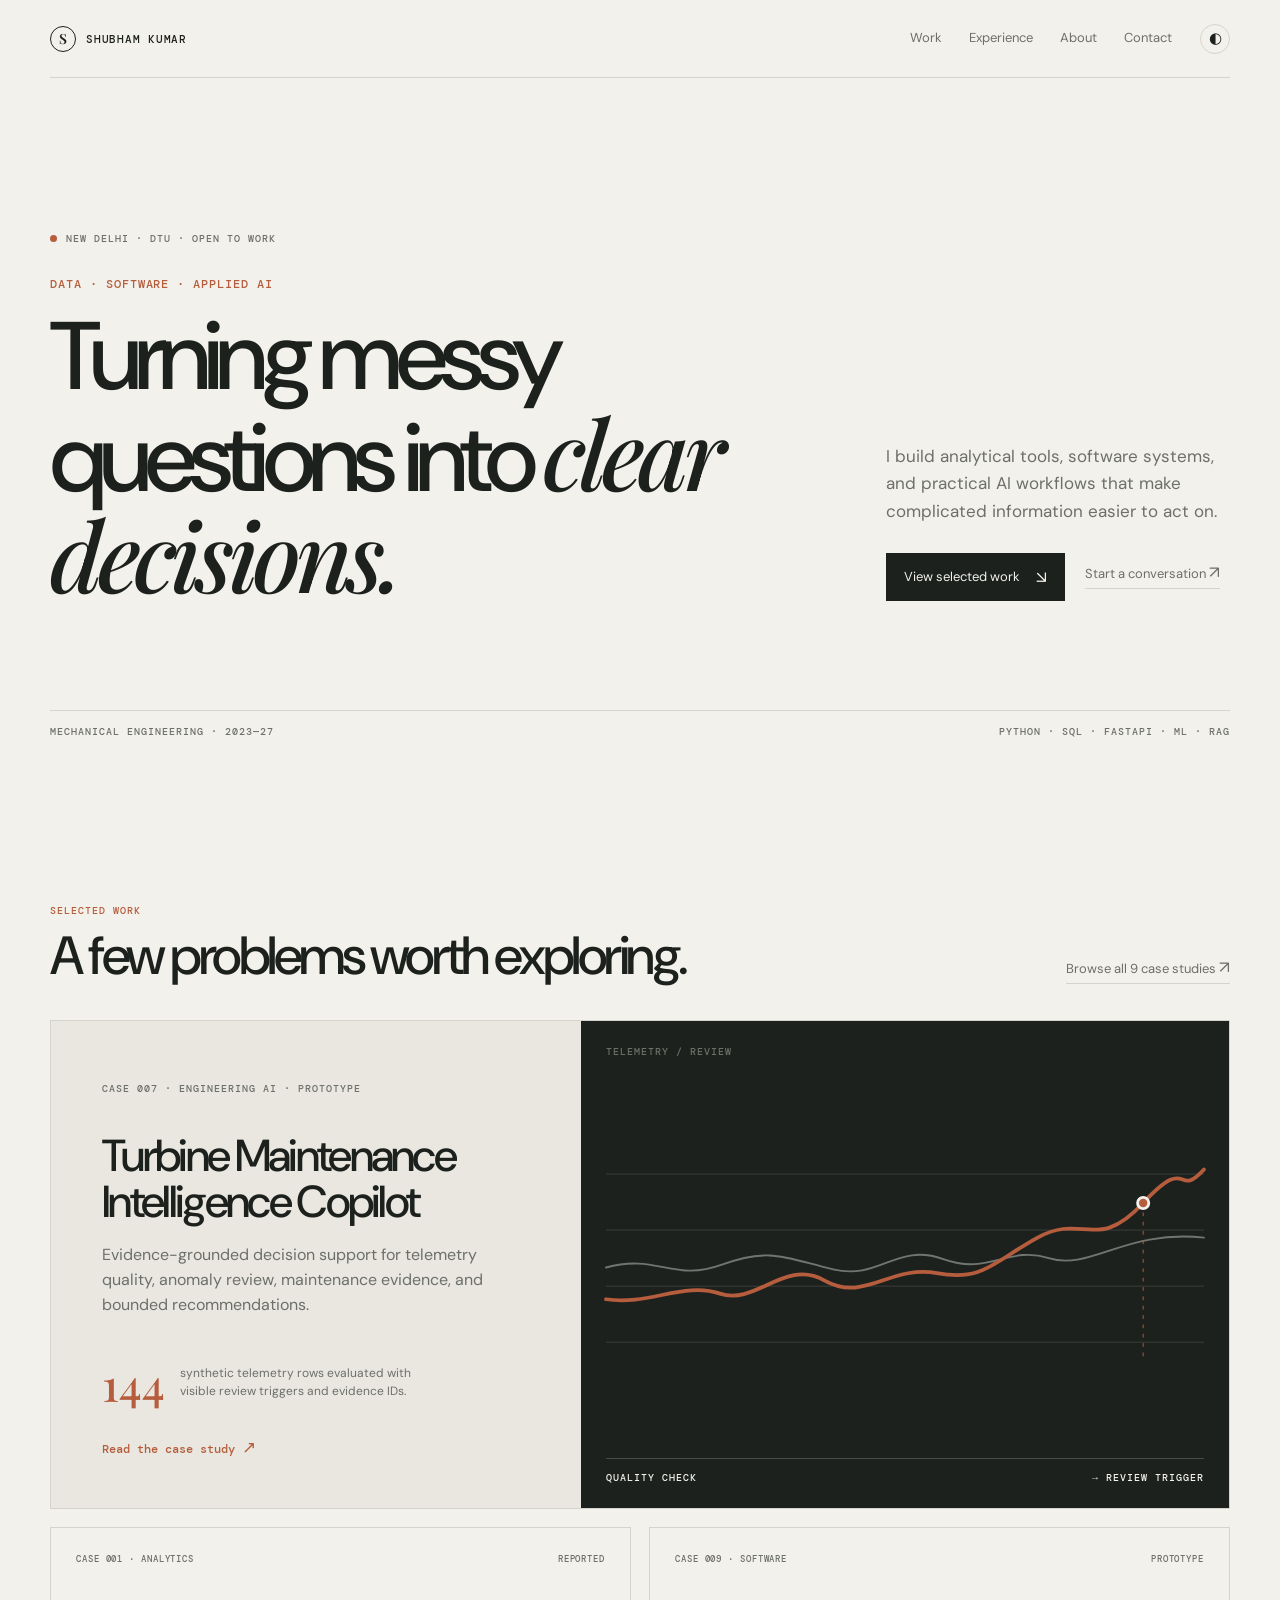
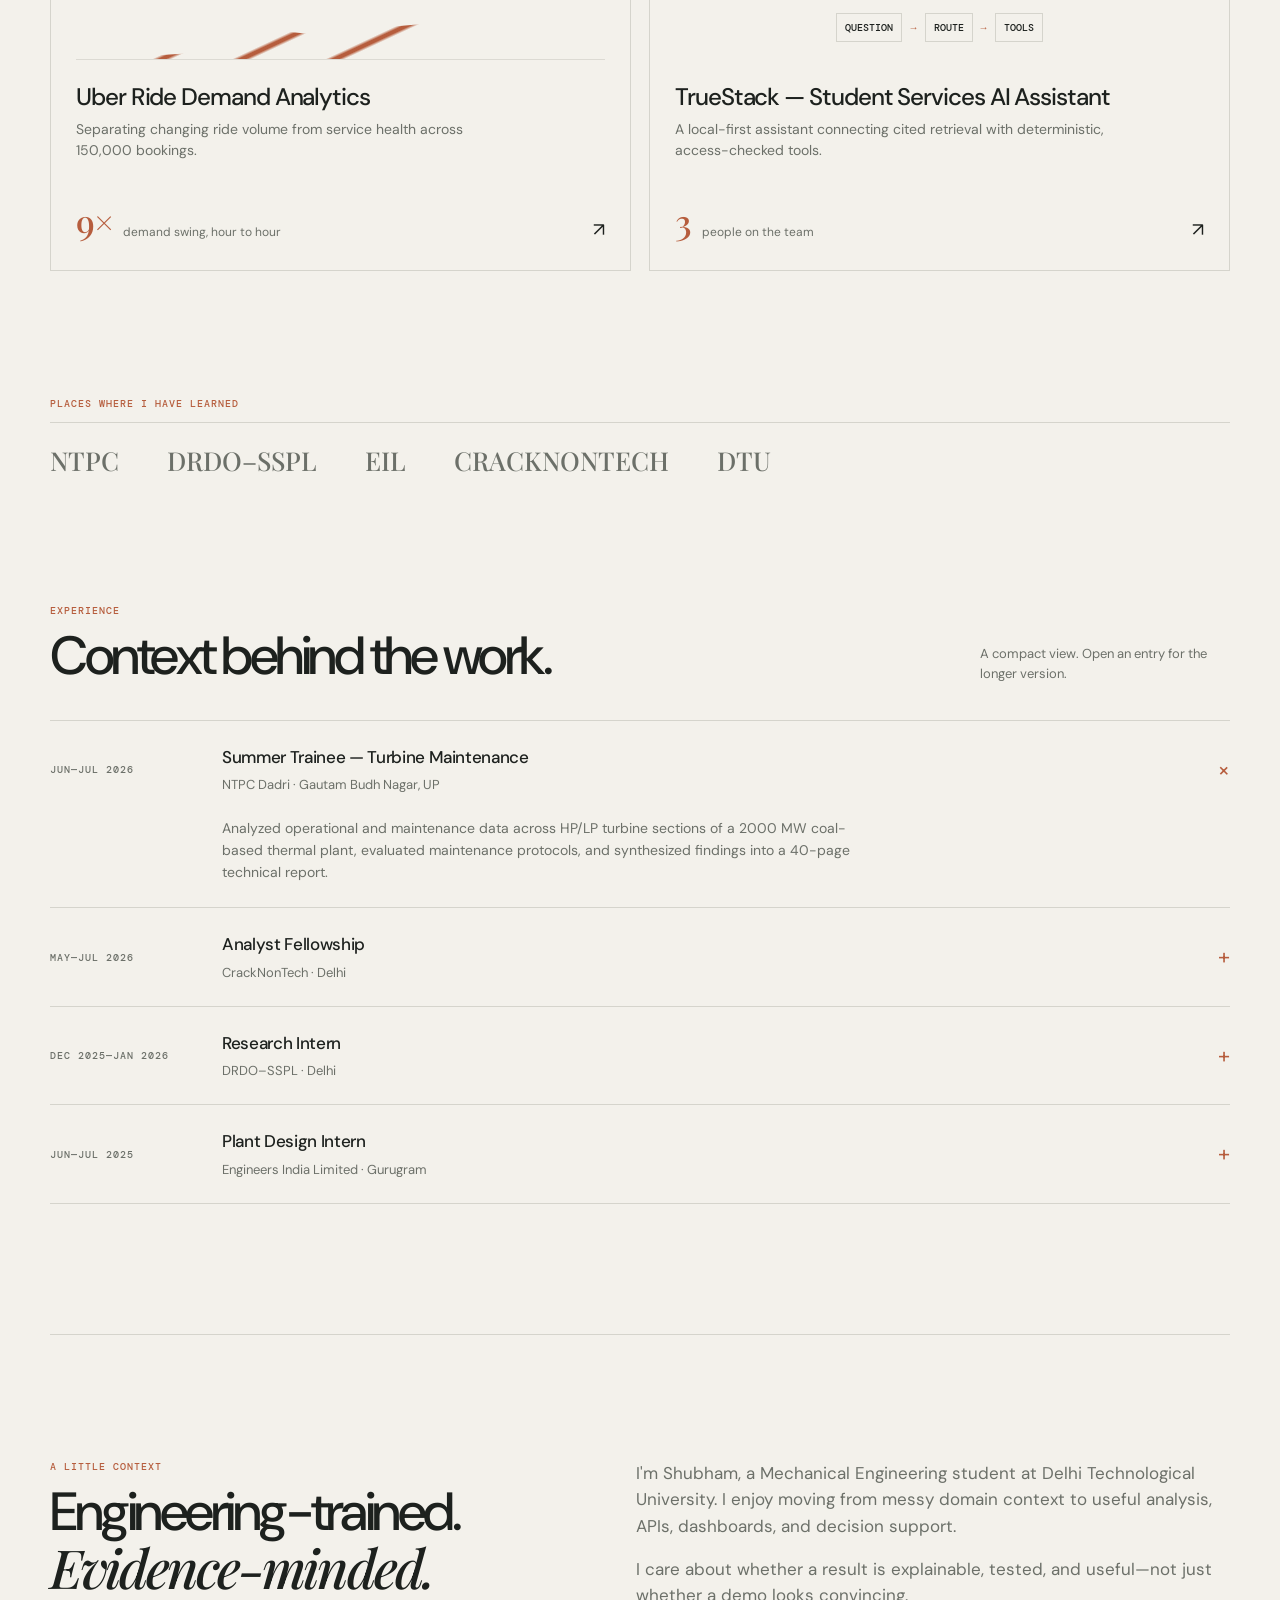
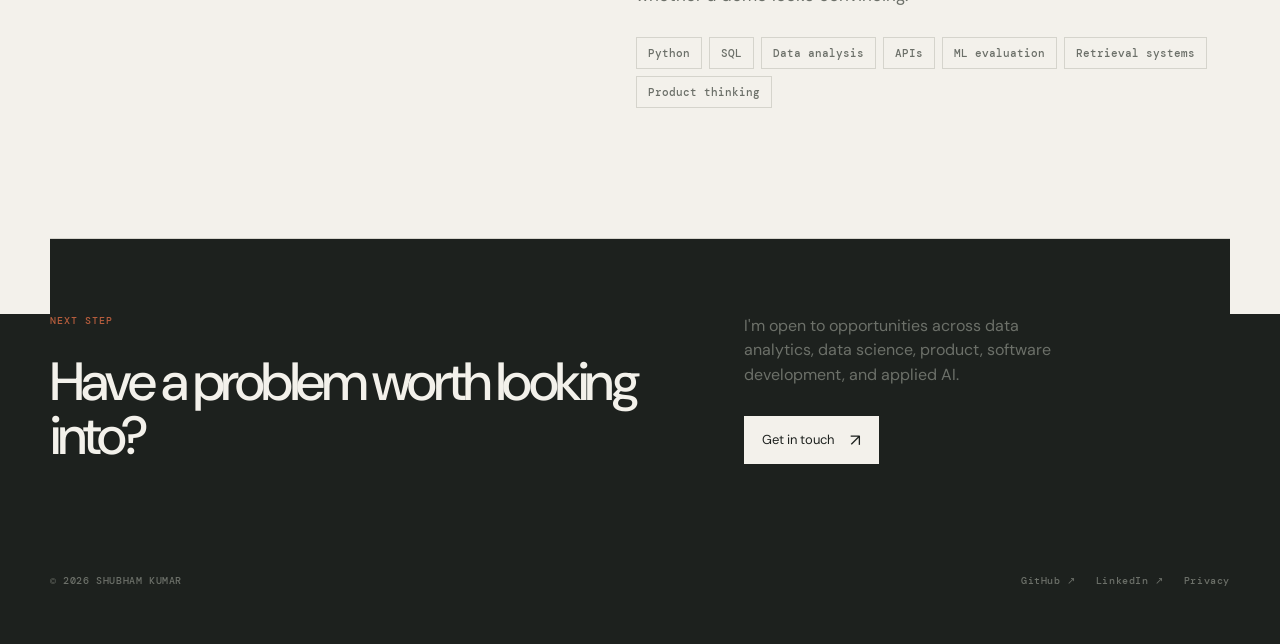
==== commit b7427f4a: "Create quiet editorial portfolio homepage" ====
--- a/index.html
+++ b/index.html
@@ -1,448 +1,81 @@
-<!DOCTYPE html>
+<!doctype html>
 <html lang="en" data-theme="light">
 <head>
-<meta charset="UTF-8">
-<meta name="viewport" content="width=device-width, initial-scale=1.0">
-<script>
-  (() => {
-    let theme = "light";
-    try { theme = localStorage.getItem("theme") || (window.matchMedia("(prefers-color-scheme: dark)").matches ? "dark" : "light"); } catch (error) {}
-    document.documentElement.setAttribute("data-theme", theme);
-  })();
-</script>
-<title>Shubham Kumar — Data, Software &amp; AI Portfolio</title>
-<meta name="description" content="Shubham Kumar’s portfolio across data analytics, data science, software development, product thinking, and applied AI—using Python, SQL, machine learning, APIs, and evidence-grounded workflows.">
-<link rel="canonical" href="https://nothing0g.github.io/analyst/">
-<meta property="og:type" content="website">
-<meta property="og:url" content="https://nothing0g.github.io/analyst/">
-<meta property="og:title" content="Shubham Kumar — Data, Software &amp; AI Portfolio">
-<meta property="og:description" content="Projects across analytics, data science, product thinking, software development, and applied AI.">
-<meta property="og:image" content="https://nothing0g.github.io/analyst/assets/og-card.svg">
-<meta property="og:image:alt" content="Shubham Kumar — Data, Software &amp; AI portfolio">
-<meta name="twitter:card" content="summary_large_image">
-<link rel="icon" href="data:image/svg+xml,%3Csvg xmlns='http://www.w3.org/2000/svg' viewBox='0 0 100 100'%3E%3Crect width='100' height='100' rx='20' fill='%230a0a0a'/%3E%3Ctext x='50' y='68' font-size='58' text-anchor='middle' fill='white' font-family='monospace'%3ES%3C/text%3E%3C/svg%3E">
-<link rel="preconnect" href="https://fonts.googleapis.com">
-<link rel="preconnect" href="https://fonts.gstatic.com" crossorigin>
-<link href="https://fonts.googleapis.com/css2?family=Geist:wght@400;500;600;700&family=Geist+Mono:wght@400;500;600&display=swap" rel="stylesheet">
-<link rel="stylesheet" href="style.css?v=cursor-restore-20261027">
-<script type="application/ld+json">
-{
-  "@context": "https://schema.org",
-  "@graph": [
-    {"@type":"Person","@id":"https://nothing0g.github.io/analyst/#person","name":"Shubham Kumar","url":"https://nothing0g.github.io/analyst/","jobTitle":"Mechanical Engineering Student","sameAs":["https://github.com/Nothing0g","https://www.linkedin.com/in/shubham-kumar-diff/"]},
-    {"@type":"WebSite","@id":"https://nothing0g.github.io/analyst/#website","url":"https://nothing0g.github.io/analyst/","name":"Shubham Kumar — Data, Software & AI Portfolio","about":{"@id":"https://nothing0g.github.io/analyst/#person"}}
-  ]
-}
-</script>
+  <meta charset="utf-8">
+  <meta name="viewport" content="width=device-width, initial-scale=1">
+  <title>Shubham Kumar — Data, Software & Applied AI</title>
+  <meta name="description" content="Shubham Kumar builds analytical tools, software systems, and applied AI workflows for messy real-world problems.">
+  <link rel="canonical" href="https://nothing0g.github.io/analyst/">
+  <meta property="og:type" content="website">
+  <meta property="og:url" content="https://nothing0g.github.io/analyst/">
+  <meta property="og:title" content="Shubham Kumar — Data, Software & Applied AI">
+  <meta property="og:description" content="Analytical tools, software systems, and applied AI workflows for messy real-world problems.">
+  <meta property="og:image" content="https://nothing0g.github.io/analyst/assets/og-card.svg">
+  <link rel="icon" href="data:image/svg+xml,%3Csvg xmlns='http://www.w3.org/2000/svg' viewBox='0 0 100 100'%3E%3Crect width='100' height='100' rx='22' fill='%231b1d1b'/%3E%3Ctext x='50' y='68' font-size='58' text-anchor='middle' fill='%23f4f1ea' font-family='Arial'%3ES%3C/text%3E%3C/svg%3E">
+  <link rel="preconnect" href="https://fonts.googleapis.com">
+  <link rel="preconnect" href="https://fonts.gstatic.com" crossorigin>
+  <link href="https://fonts.googleapis.com/css2?family=DM+Sans:wght@400;500;600;700&family=DM+Mono:wght@400;500&family=Playfair+Display:wght@500;600&display=swap" rel="stylesheet">
+  <link rel="stylesheet" href="style.css?v=quiet-editorial-20261027">
+  <script type="application/ld+json">
+  {"@context":"https://schema.org","@graph":[{"@type":"Person","@id":"https://nothing0g.github.io/analyst/#person","name":"Shubham Kumar","url":"https://nothing0g.github.io/analyst/","jobTitle":"Mechanical Engineering Student","sameAs":["https://github.com/Nothing0g","https://www.linkedin.com/in/shubham-kumar-diff/"]},{"@type":"WebSite","@id":"https://nothing0g.github.io/analyst/#website","url":"https://nothing0g.github.io/analyst/","name":"Shubham Kumar — Data, Software & Applied AI"}]}
+  </script>
 </head>
 <body>
-<a href="#main" class="skip-link">Skip to main content</a>
-<div class="scroll-progress-track" aria-hidden="true"><div class="scroll-progress" id="scrollProgress"></div></div>
+  <a class="skip-link" href="#main">Skip to content</a>
+  <header class="site-header">
+    <a class="wordmark" href="#top" aria-label="Shubham Kumar home"><span class="wordmark-mark">S</span><span>SHUBHAM KUMAR</span></a>
+    <nav class="site-nav" aria-label="Main navigation">
+      <a href="#work">Work</a><a href="#experience">Experience</a><a href="#about">About</a><a href="#contact">Contact</a>
+    </nav>
+    <button class="theme-toggle" id="themeToggle" type="button" aria-label="Switch theme">◐</button>
+  </header>
 
-<div class="grid-backdrop" aria-hidden="true"></div>
-<canvas class="bg-interactive" id="bgCanvas" aria-hidden="true"></canvas>
-<div class="cursor-dot" id="cursorDot" aria-hidden="true"></div>
-<div class="cursor-follow" id="cursorFollow" aria-hidden="true"><span id="cursorFollowText"></span></div>
-
-<!-- DOCK NAV -->
-<nav class="dock" aria-label="Section navigation">
-  <div class="dock-inner">
-    <a href="#hero" class="dock-item" data-dock><svg viewBox="0 0 24 24" fill="none" stroke="currentColor" stroke-width="1.7" stroke-linecap="round" stroke-linejoin="round"><path d="M3 9l9-7 9 7v11a2 2 0 0 1-2 2H5a2 2 0 0 1-2-2z"/></svg><span class="dock-label">Home</span></a>
-    <a href="#about" class="dock-item" data-dock><svg viewBox="0 0 24 24" fill="none" stroke="currentColor" stroke-width="1.7" stroke-linecap="round" stroke-linejoin="round"><circle cx="12" cy="8" r="4"/><path d="M4 21v-1a8 8 0 0 1 16 0v1"/></svg><span class="dock-label">About</span></a>
-    <a href="#experience" class="dock-item" data-dock><svg viewBox="0 0 24 24" fill="none" stroke="currentColor" stroke-width="1.7" stroke-linecap="round" stroke-linejoin="round"><path d="M4 19V9M12 19V5M20 19v-6"/></svg><span class="dock-label">Experience</span></a>
-    <a href="#cases" class="dock-item" data-dock><svg viewBox="0 0 24 24" fill="none" stroke="currentColor" stroke-width="1.7" stroke-linecap="round" stroke-linejoin="round"><rect x="2" y="7" width="20" height="14" rx="2"/><path d="M16 21V5a2 2 0 0 0-2-2h-4a2 2 0 0 0-2 2v16"/></svg><span class="dock-label">Projects</span></a>
-    <a href="#toolkit" class="dock-item" data-dock><svg viewBox="0 0 24 24" fill="none" stroke="currentColor" stroke-width="1.7" stroke-linecap="round" stroke-linejoin="round"><path d="M14.7 6.3a1 1 0 000 1.4l1.6 1.6a1 1 0 001.4 0l3.77-3.77a6 6 0 01-7.94 7.94l-6.91 6.91a2.12 2.12 0 01-3-3l6.91-6.91a6 6 0 017.94-7.94z"/></svg><span class="dock-label">Skills</span></a>
-    <a href="#contact" class="dock-item" data-dock><svg viewBox="0 0 24 24" fill="none" stroke="currentColor" stroke-width="1.7" stroke-linecap="round" stroke-linejoin="round"><rect x="2" y="4" width="20" height="16" rx="2"/><path d="M2 7l10 6 10-6"/></svg><span class="dock-label">Contact</span></a>
-    <div class="dock-divider"></div>
-    <button class="dock-item" id="dockThemeBtn"><svg viewBox="0 0 24 24" fill="none" stroke="currentColor" stroke-width="1.7" stroke-linecap="round" stroke-linejoin="round" id="dockThemeIcon"><circle cx="12" cy="12" r="4"/><path d="M12 2v2M12 20v2M4.93 4.93l1.41 1.41M17.66 17.66l1.41 1.41M2 12h2M20 12h2M4.93 19.07l1.41-1.41M17.66 6.34l1.41-1.41"/></svg><span class="dock-label">Toggle theme</span></button>
-  </div>
-</nav>
-
-<!-- TOP BAR -->
-<div class="topbar">
-  <span class="topbar-brand mono"><span class="dot"></span> SHUBHAM KUMAR</span>
-  <div class="topbar-right">
-    <button class="kbd-chip" id="cmdkTrigger" aria-label="Search portfolio" aria-haspopup="dialog" aria-controls="cmdkOverlay" aria-expanded="false">
-      <svg viewBox="0 0 24 24" fill="none" stroke="currentColor" stroke-width="1.7" stroke-linecap="round" stroke-linejoin="round" style="width:13px;height:13px;"><circle cx="11" cy="11" r="8"/><path d="m21 21-4.3-4.3"/></svg>
-      <span class="cmdk-trigger-text">Search</span>
-      <kbd>⌘K</kbd>
-    </button>
-    <button class="icon-btn" id="themeToggle" aria-label="Toggle theme">
-      <svg viewBox="0 0 24 24" fill="none" stroke="currentColor" stroke-width="1.7" stroke-linecap="round" stroke-linejoin="round" id="themeIcon"><circle cx="12" cy="12" r="4"/><path d="M12 2v2M12 20v2M4.93 4.93l1.41 1.41M17.66 17.66l1.41 1.41M2 12h2M20 12h2M4.93 19.07l1.41-1.41M17.66 6.34l1.41-1.41"/></svg>
-    </button>
-  </div>
-</div>
-
-<!-- ============ HERO ============ -->
-<main id="main" tabindex="-1">
-<section class="hero" id="hero">
-  <div class="hero-scanline" aria-hidden="true"></div>
-
-  <div class="hero-float-icons" id="heroIconsDA" aria-hidden="true">
-    <div class="hero-float-icon" style="top:16%; left:9%;"><div class="hfi-inner" style="animation-delay:.1s;"><svg viewBox="0 0 24 24" fill="none" stroke="currentColor" stroke-width="1.7" stroke-linecap="round" stroke-linejoin="round"><ellipse cx="12" cy="5" rx="8" ry="3"/><path d="M4 5v6c0 1.7 3.6 3 8 3s8-1.3 8-3V5"/><path d="M4 11v6c0 1.7 3.6 3 8 3s8-1.3 8-3v-6"/></svg></div></div>
-    <div class="hero-float-icon" style="top:14%; left:83%;"><div class="hfi-inner" style="animation-delay:.7s;"><svg viewBox="0 0 24 24" fill="none" stroke="currentColor" stroke-width="1.7" stroke-linecap="round" stroke-linejoin="round"><path d="M3 3v18h18"/><rect x="7" y="12" width="3" height="6"/><rect x="12" y="8" width="3" height="10"/><rect x="17" y="5" width="3" height="13"/></svg></div></div>
-    <div class="hero-float-icon" style="top:52%; left:4%;"><div class="hfi-inner" style="animation-delay:1.3s;"><svg viewBox="0 0 24 24" fill="none" stroke="currentColor" stroke-width="1.7" stroke-linecap="round" stroke-linejoin="round"><path d="M4 17l6-6-6-6M12 19h8"/></svg></div></div>
-    <div class="hero-float-icon" style="top:56%; left:88%;"><div class="hfi-inner" style="animation-delay:.4s;"><svg viewBox="0 0 24 24" fill="none" stroke="currentColor" stroke-width="1.7" stroke-linecap="round" stroke-linejoin="round"><path d="M21.21 15.89A10 10 0 118 2.83"/><path d="M22 12A10 10 0 0012 2v10z"/></svg></div></div>
-    <div class="hero-float-icon" style="top:80%; left:15%;"><div class="hfi-inner" style="animation-delay:1s;"><svg viewBox="0 0 24 24" fill="none" stroke="currentColor" stroke-width="1.7" stroke-linecap="round" stroke-linejoin="round"><rect x="3" y="3" width="18" height="18" rx="2"/><path d="M3 9h18M3 15h18M9 3v18M15 3v18"/></svg></div></div>
-    <div class="hero-float-icon" style="top:78%; left:85%;"><div class="hfi-inner" style="animation-delay:1.6s;"><svg viewBox="0 0 24 24" fill="none" stroke="currentColor" stroke-width="1.7" stroke-linecap="round" stroke-linejoin="round"><rect x="4" y="4" width="6" height="6" rx="1"/><rect x="14" y="4" width="6" height="6" rx="1"/><rect x="4" y="14" width="6" height="6" rx="1"/><rect x="14" y="14" width="6" height="6" rx="1"/></svg></div></div>
-  </div>
-  <div class="hero-inner">
-    <div class="hero-eyebrow mono">
-      <span class="pulse-dot"></span> New Delhi · Mechanical Engineering, DTU
-    </div>
-
-    <h1 class="hero-name"><span class="shimmer-text">Shubham Kumar</span></h1>
-
-    <div class="hero-role">
-      <span class="mono">Data · Software · Applied AI</span>
-    </div>
-
-    <p class="hero-sub">
-       I turn messy data and ambiguous questions into clear decisions, reliable analysis, and useful software.
-    </p>
-
-    <div class="hero-actions">
-      <a href="#cases" class="btn btn-primary">
-        <span>Review the work</span>
-        <svg viewBox="0 0 24 24" fill="none" stroke="currentColor" stroke-width="2" stroke-linecap="round"><path d="M5 12h14M13 6l6 6-6 6"/></svg>
-      </a>
-      <a href="mailto:shubham1sure@gmail.com" class="btn btn-ghost">Get in touch</a>
-    </div>
-
-    <div class="terminal">
-      <div class="terminal-bar" id="terminalBar" title="psst...">
-        <span class="tb-dot r"></span><span class="tb-dot y"></span><span class="tb-dot g"></span>
-        <span class="terminal-label mono">shubham — casefile.sh</span>
-      </div>
-      <div class="terminal-body mono" id="terminalBody" role="img" aria-label="Portfolio summary: Python, SQL, FastAPI, machine learning, retrieval workflows, and product-focused software."><div>~ $ who_am_i</div><div>→ Data · Software · AI · Mechanical Engineering background</div><div>~ $ stack</div><div>→ Python · SQL · FastAPI · ML · RAG</div><div>~ $ currently</div><div>→ Open to data, product, software and AI roles</div></div>
-    </div>
-  </div>
-</section>
-
-<!-- ============ 01 · PROFILE ============ -->
-<section id="about" class="section">
-  <div class="inner">
-    <h2 class="section-label reveal">
-      <span class="mono tag-num">FILE / 01</span><span class="label-rule"></span>
-      <span class="mono label-text">About</span>
-    </h2>
-    <div class="about-grid">
-      <div class="about-text reveal">
-        <p>I'm Shubham, a Mechanical Engineering student at Delhi Technological University who enjoys turning messy questions into useful tools and decisions. My work spans data analytics, machine-learning baselines, business and product questions, and software systems that connect APIs, retrieval, and deterministic tools.</p>
-        <p>I work with Python, SQL, data cleaning, dashboards, model evaluation, API development, and structured problem-solving. I care about whether a result is explainable, tested, and useful—not just whether a demo looks convincing.</p>
-        <p>My experience ranges from NTPC turbine-maintenance workflows, EIL plant design, and DRDO–SSPL research to business casework, a Django IPO application, and the CultFit fitness-challenge MVP. I have also led backend and integration work on a three-person AI hackathon project.</p>
-      </div>
-      <div class="fact-list reveal">
-        <div class="fact"><span class="fact-k mono">Education</span><span class="fact-v">B.Tech, Mechanical Engg. — DTU</span></div>
-        <div class="fact"><span class="fact-k mono">Timeline</span><span class="fact-v">Aug '23 — May '27</span></div>
-        <div class="fact"><span class="fact-k mono">Based in</span><span class="fact-v">New Delhi, India</span></div>
-        <div class="fact"><span class="fact-k mono">Data stack</span><span class="fact-v">Python · SQL · pandas · scikit-learn</span></div>
-        <div class="fact"><span class="fact-k mono">Software &amp; AI</span><span class="fact-v">FastAPI · Django · RAG · LangGraph · SQLite</span></div>
-        <div class="fact"><span class="fact-k mono">Engineering background</span><span class="fact-v">AutoCAD · Fusion 360 · CAESAR II</span></div>
-        <div class="fact">
-          <span class="fact-k mono">Email</span>
-          <div class="fact-v-wrap">
-            <span class="fact-v">shubham1sure@gmail.com</span>
-            <button class="copy-btn" data-copy="shubham1sure@gmail.com" aria-label="Copy email">
-              <svg viewBox="0 0 24 24" fill="none" stroke="currentColor" stroke-width="1.7" stroke-linecap="round" stroke-linejoin="round"><rect x="9" y="9" width="13" height="13" rx="2"/><path d="M5 15H4a2 2 0 0 1-2-2V4a2 2 0 0 1 2-2h9a2 2 0 0 1 2 2v1"/></svg>
-            </button>
-          </div>
+  <main id="main">
+    <section class="hero" id="top" aria-labelledby="hero-title">
+      <div class="hero-kicker"><span class="status-dot"></span> NEW DELHI · DTU · OPEN TO WORK</div>
+      <div class="hero-grid">
+        <div>
+          <p class="hero-intro">Data · Software · Applied AI</p>
+          <h1 id="hero-title">Turning messy questions into <em>clear decisions.</em></h1>
         </div>
-        <div class="fact">
-          <span class="fact-k mono">Phone</span>
-          <div class="fact-v-wrap">
-            <span class="fact-v">+91-7836878701</span>
-            <button class="copy-btn" data-copy="+917836878701" aria-label="Copy phone number">
-              <svg viewBox="0 0 24 24" fill="none" stroke="currentColor" stroke-width="1.7" stroke-linecap="round" stroke-linejoin="round"><rect x="9" y="9" width="13" height="13" rx="2"/><path d="M5 15H4a2 2 0 0 1-2-2V4a2 2 0 0 1 2-2h9a2 2 0 0 1 2 2v1"/></svg>
-            </button>
-          </div>
+        <div class="hero-side">
+          <p>I build analytical tools, software systems, and practical AI workflows that make complicated information easier to act on.</p>
+          <div class="hero-actions"><a class="button button-dark" href="#work">View selected work <span>↘</span></a><a class="text-link" href="mailto:shubham1sure@gmail.com">Start a conversation <span>↗</span></a></div>
         </div>
       </div>
-    </div>
-  </div>
-</section>
+      <div class="hero-meta"><span>MECHANICAL ENGINEERING · 2023—27</span><span>PYTHON · SQL · FASTAPI · ML · RAG</span></div>
+    </section>
 
-<!-- ============ 02 · CASE LOG (roadmap) ============ -->
-<section id="experience" class="section">
-  <div class="inner">
-    <h2 class="section-label reveal">
-      <span class="mono tag-num">FILE / 02</span><span class="label-rule"></span>
-      <span class="mono label-text">Experience</span>
-    </h2>
-    <p class="section-lede reveal">A roadmap of where the work happened, in order.</p>
+    <section class="work-section section-wrap" id="work" aria-labelledby="work-title">
+      <div class="section-heading"><div><p class="eyebrow">SELECTED WORK</p><h2 id="work-title">A few problems worth exploring.</h2></div><a class="text-link" href="projects/">Browse all 9 case studies <span>↗</span></a></div>
+      <a class="feature-case" href="projects/turbine-maintenance-copilot/">
+        <div class="feature-copy"><p class="case-meta">CASE 007 · ENGINEERING AI · PROTOTYPE</p><h3>Turbine Maintenance Intelligence Copilot</h3><p class="case-description">Evidence-grounded decision support for telemetry quality, anomaly review, maintenance evidence, and bounded recommendations.</p><div class="case-result"><strong>144</strong><span>synthetic telemetry rows evaluated with visible review triggers and evidence IDs.</span></div><span class="case-link">Read the case study <span>↗</span></span></div>
+        <div class="feature-visual" aria-hidden="true"><div class="visual-label">TELEMETRY / REVIEW</div><svg viewBox="0 0 640 300" role="presentation"><path class="chart-grid" d="M0 60H640M0 120H640M0 180H640M0 240H640"/><path class="chart-line faint" d="M0 160 C55 145 72 176 124 157 S193 150 243 162 S311 133 361 151 S430 136 474 150 S556 119 640 128"/><path class="chart-line strong" d="M0 194 C46 201 83 175 122 188 S191 150 234 174 S304 157 354 166 S413 155 462 128 S525 145 575 91 S610 88 640 55"/><circle class="chart-point" cx="575" cy="91" r="6"/><path class="chart-mark" d="M575 91V255"/></svg><div class="visual-footer"><span>QUALITY CHECK</span><span>→ REVIEW TRIGGER</span></div></div>
+      </a>
+      <div class="work-grid">
+        <a class="work-card" href="projects/uber-ride-demand/"><div class="card-top"><span>CASE 001 · ANALYTICS</span><span>REPORTED</span></div><div class="mini-chart ride-chart" aria-hidden="true"></div><h3>Uber Ride Demand Analytics</h3><p>Separating changing ride volume from service health across 150,000 bookings.</p><div class="card-bottom"><strong>9×</strong><span>demand swing, hour to hour</span><span class="arrow">↗</span></div></a>
+        <a class="work-card" href="projects/truestack-ai-assistant/"><div class="card-top"><span>CASE 009 · SOFTWARE</span><span>PROTOTYPE</span></div><div class="workflow-visual" aria-hidden="true"><span>QUESTION</span><i>→</i><span>ROUTE</span><i>→</i><span>TOOLS</span></div><h3>TrueStack — Student Services AI Assistant</h3><p>A local-first assistant connecting cited retrieval with deterministic, access-checked tools.</p><div class="card-bottom"><strong>3</strong><span>people on the team</span><span class="arrow">↗</span></div></a>
+      </div>
+    </section>
 
-    <div class="roadmap">
-      <div class="roadmap-item reveal">
-        <div class="roadmap-node roadmap-node-next">
-          <svg viewBox="0 0 24 24" fill="none" stroke="currentColor" stroke-width="2" stroke-linecap="round" stroke-linejoin="round"><circle cx="12" cy="12" r="1.5" fill="currentColor" stroke="none"/></svg>
-        </div>
-        <div class="roadmap-card roadmap-card-next spotlight-card">
-          <div class="roadmap-top">
-            <span class="roadmap-status roadmap-status-next">Up next</span>
-          </div>
-          <h3 class="tl-role">Next role across data, software &amp; AI</h3>
-          <div class="tl-org mono">Analytics · Data Science · Product · Software · Applied AI</div>
-        </div>
+    <section class="proof-strip section-wrap" aria-label="Experience highlights"><p class="eyebrow">PLACES WHERE I HAVE LEARNED</p><div><span>NTPC</span><span>DRDO–SSPL</span><span>EIL</span><span>CRACKNONTECH</span><span>DTU</span></div></section>
+
+    <section class="experience section-wrap" id="experience" aria-labelledby="experience-title">
+      <div class="section-heading"><div><p class="eyebrow">EXPERIENCE</p><h2 id="experience-title">Context behind the work.</h2></div><p class="section-note">A compact view. Open an entry for the longer version.</p></div>
+      <div class="timeline">
+        <details open><summary><span class="timeline-date">JUN—JUL 2026</span><span><strong>Summer Trainee — Turbine Maintenance</strong><small>NTPC Dadri · Gautam Budh Nagar, UP</small></span><b>+</b></summary><p>Analyzed operational and maintenance data across HP/LP turbine sections of a 2000 MW coal-based thermal plant, evaluated maintenance protocols, and synthesized findings into a 40-page technical report.</p></details>
+        <details><summary><span class="timeline-date">MAY—JUL 2026</span><span><strong>Analyst Fellowship</strong><small>CrackNonTech · Delhi</small></span><b>+</b></summary><p>Solved business cases, presented stakeholder-ready recommendations, and applied SQL and Python to real business datasets.</p></details>
+        <details><summary><span class="timeline-date">DEC 2025—JAN 2026</span><span><strong>Research Intern</strong><small>DRDO–SSPL · Delhi</small></span><b>+</b></summary><p>Analyzed pulse tube refrigerator and dilution refrigeration cycles for ultra-low-temperature defense electronics applications.</p></details>
+        <details><summary><span class="timeline-date">JUN—JUL 2025</span><span><strong>Plant Design Intern</strong><small>Engineers India Limited · Gurugram</small></span><b>+</b></summary><p>Created plant layout and piping drawings, worked with ASME/IS standards and CAESAR II, and automated a recurring Excel reporting workflow.</p></details>
       </div>
-      <div class="roadmap-item reveal">
-        <div class="roadmap-node">
-          <svg viewBox="0 0 24 24" fill="none" stroke="currentColor" stroke-width="2" stroke-linecap="round" stroke-linejoin="round"><path d="M20 6L9 17l-5-5"/></svg>
-        </div>
-        <div class="roadmap-card spotlight-card">
-          <div class="roadmap-top">
-            <span class="roadmap-status">Completed</span>
-            <span class="tl-date mono">Jun '26 - Jul '26</span>
-          </div>
-          <h3 class="tl-role">Summer Trainee — Turbine Maintenance Department</h3>
-          <div class="tl-org mono">NTPC Dadri | Gautam Budh Nagar, UP</div>
-          <ul class="tl-points">
-            <li>Analyzed operational and maintenance data across HP/LP turbine sections of a 2000 MW coal-based thermal plant to study performance patterns in steam turbine operation and stage-wise energy conversion</li>
-            <li>Evaluated condition-based vs. preventive maintenance protocols (lubrication systems, governing mechanisms, bearing inspection), identifying process gaps under departmental guidance</li>
-            <li>Synthesized findings into a 40-page technical report, cross-referencing verified plant data with P&amp;ID references to support maintenance decision-making</li>
-          </ul>
-        </div>
-      </div>
-      <div class="roadmap-item reveal">
-        <div class="roadmap-node">
-          <svg viewBox="0 0 24 24" fill="none" stroke="currentColor" stroke-width="2" stroke-linecap="round" stroke-linejoin="round"><path d="M20 6L9 17l-5-5"/></svg>
-        </div>
-        <div class="roadmap-card spotlight-card">
-          <div class="roadmap-top">
-            <span class="roadmap-status">Completed</span>
-            <span class="tl-date mono">May '26 — Jul '26</span>
-          </div>
-          <h3 class="tl-role">Analyst Fellowship</h3>
-          <div class="tl-org mono">CrackNonTech · Delhi</div>
-          <ul class="tl-points">
-            <li>Solved guesstimates and live business cases across profitability, market-entry, and industry analysis under time pressure.</li>
-            <li>Presented data-driven recommendations via stakeholder-ready decks, tuning depth from technical detail to executive summary.</li>
-            <li>Applied SQL and Python to real business datasets, converting raw data into decision-ready recommendations for non-technical stakeholders.</li>
-          </ul>
-        </div>
-      </div>
-      <div class="roadmap-item reveal">
-        <div class="roadmap-node">
-          <svg viewBox="0 0 24 24" fill="none" stroke="currentColor" stroke-width="2" stroke-linecap="round" stroke-linejoin="round"><path d="M20 6L9 17l-5-5"/></svg>
-        </div>
-        <div class="roadmap-card spotlight-card">
-          <div class="roadmap-top">
-            <span class="roadmap-status">Completed</span>
-            <span class="tl-date mono">Dec '25 — Jan '26</span>
-          </div>
-          <h3 class="tl-role">Research Intern</h3>
-          <div class="tl-org mono">DRDO – SSPL · Delhi</div>
-          <ul class="tl-points">
-            <li>Analyzed Pulse Tube Refrigerator (PTR) and Dilution Refrigeration thermodynamic cycles for ultra-low-temperature defense electronics applications.</li>
-            <li>Examined cryogenic system schematics and cooling parameters for precision sensing components operating below 4K.</li>
-            <li>Co-authored a group technical report under senior SSPL scientists in a structured, peer-reviewed framework.</li>
-          </ul>
-        </div>
-      </div>
-      <div class="roadmap-item reveal">
-        <div class="roadmap-node">
-          <svg viewBox="0 0 24 24" fill="none" stroke="currentColor" stroke-width="2" stroke-linecap="round" stroke-linejoin="round"><path d="M20 6L9 17l-5-5"/></svg>
-        </div>
-        <div class="roadmap-card spotlight-card">
-          <div class="roadmap-top">
-            <span class="roadmap-status">Completed</span>
-            <span class="tl-date mono">Jun '25 — Jul '25</span>
-          </div>
-          <h3 class="tl-role">Plant Design Intern</h3>
-          <div class="tl-org mono">Engineers India Limited (EIL) · Gurugram</div>
-          <ul class="tl-points">
-            <li>Created plant layout and piping drawings in AutoCAD for live government infrastructure projects, incorporating senior engineers' design feedback.</li>
-            <li>Worked with ASME/IS piping standards, GD&amp;T principles, and CAESAR II pipe-stress analysis to evaluate fabrication readiness.</li>
-            <li>Automated a recurring Excel reporting workflow for spend data and received an 'Excellent' final performance rating.</li>
-          </ul>
-        </div>
-      </div>
-    </div>
-  </div>
-</section>
+    </section>
 
-<!-- ============ 03 · CASE FILES ============ -->
-<section id="cases" class="section">
-  <div class="inner">
-    <h2 class="section-label reveal">
-      <span class="mono tag-num">FILE / 03</span><span class="label-rule"></span>
-      <span class="mono label-text">Projects</span>
-    </h2>
-    <p class="section-lede reveal">Selected work across analytics, business problems, and AI-powered software. Each casefile explains the approach, evidence, and limitations; the full archive has more.</p>
+    <section class="about section-wrap" id="about" aria-labelledby="about-title"><div class="about-copy"><p class="eyebrow">A LITTLE CONTEXT</p><h2 id="about-title">Engineering-trained.<br><em>Evidence-minded.</em></h2></div><div class="about-body"><p>I'm Shubham, a Mechanical Engineering student at Delhi Technological University. I enjoy moving from messy domain context to useful analysis, APIs, dashboards, and decision support.</p><p>I care about whether a result is explainable, tested, and useful—not just whether a demo looks convincing.</p><div class="skill-list"><span>Python</span><span>SQL</span><span>Data analysis</span><span>APIs</span><span>ML evaluation</span><span>Retrieval systems</span><span>Product thinking</span></div></div></section>
 
-    <div class="case-list" id="caseList">
-      <a href="projects/uber-ride-demand/" class="case-card spotlight-card reveal" data-cursor-text="View report">
-        <div class="case-top"><div><div class="case-id mono">CASE NO. 001 · Jun — Jul '26</div><h3 class="case-title">Uber Ride Demand Analytics</h3></div><div class="case-status"><span class="dt"></span>Reported</div></div>
-        <div class="case-body"><div class="case-text"><p class="case-summary" data-field="summary">Separate changing ride volume from service health across 150,000 bookings to test whether supply failure follows peak demand.</p><p class="case-summary" data-field="finding">Demand swings around 9× through the day, while service failure stays comparatively flat.</p><div class="case-tags"><span class="case-tag">Python</span><span class="case-tag">SQL</span><span class="case-tag">Time series</span></div><span class="case-view-link">Open full case study →</span></div><div><div class="case-stat">9×</div><div class="case-stat-label">demand swing, hour to hour</div><div class="case-visual" style="margin-top:14px;"><svg class="case-line" viewBox="0 0 200 90" preserveAspectRatio="none" aria-hidden="true"><polyline points="0,76 20,81 40,74 60,64 80,42 100,21 120,38 140,47 160,32 180,17 200,52" fill="none" stroke="var(--fg)" stroke-width="2"/></svg></div></div></div>
-      </a>
-      <a href="projects/interior-lead-funnel/" class="case-card spotlight-card reveal" data-cursor-text="View report">
-        <div class="case-top"><div><div class="case-id mono">CASE NO. 006 · Oct '26</div><h3 class="case-title">Interior Lead Funnel Leak Detector</h3></div><div class="case-status"><span class="dt"></span>Synthetic data</div></div>
-        <div class="case-body"><div class="case-text"><p class="case-summary" data-field="summary">A source-level funnel scorecard for 192 fictional enquiries, tracking response speed, consultations, wins and follow-up priorities.</p><p class="case-summary" data-field="finding">A 4× sample win-rate spread helps prioritize where to investigate the funnel.</p><div class="case-tags"><span class="case-tag">SQL</span><span class="case-tag">Python</span><span class="case-tag">Funnel analysis</span></div><span class="case-view-link">Open full case study →</span></div><div><div class="case-stat">4×</div><div class="case-stat-label">sample win-rate spread</div><div class="case-visual" style="margin-top:14px;"><div class="case-bars" aria-hidden="true"><span style="height:95%" class="hi"></span><span style="height:72%"></span><span style="height:48%"></span><span style="height:30%"></span><span style="height:18%"></span></div></div></div></div>
-      </a>
-      <a href="projects/turbine-maintenance-copilot/" class="case-card spotlight-card reveal" data-cursor-text="View report">
-        <div class="case-top"><div><div class="case-id mono">CASE NO. 007 · Engineering AI</div><h3 class="case-title">Turbine Maintenance Intelligence Copilot</h3></div><div class="case-status"><span class="dt"></span>Prototype</div></div>
-        <div class="case-body"><div class="case-text"><p class="case-summary" data-field="summary">Evidence-grounded decision support checks telemetry quality, flags rolling anomalies, retrieves maintenance evidence and returns bounded recommendations.</p><p class="case-summary" data-field="finding">The synthetic evaluation covers 144 telemetry rows, with review triggers and evidence IDs kept visible.</p><div class="case-tags"><span class="case-tag">Python</span><span class="case-tag">Anomaly detection</span><span class="case-tag">FastAPI</span></div><span class="case-view-link">Open full case study →</span></div><div><div class="case-stat">144</div><div class="case-stat-label">synthetic telemetry rows evaluated</div><div class="case-visual" style="margin-top:14px;"><div class="project-mini-signal"><span class="mono">SYNTHETIC TELEMETRY</span><svg viewBox="0 0 200 72" aria-hidden="true"><path d="M0 50 C25 47 36 54 56 49 S88 45 103 47 S130 42 146 34 S171 38 200 15" fill="none" stroke="var(--fg-faint)" stroke-width="1.5" stroke-dasharray="4 4"/><path d="M0 52 C27 55 38 47 59 53 S91 40 108 46 S135 44 150 39 S177 30 200 27" fill="none" stroke="var(--fg)" stroke-width="2.2"/></svg><span class="mono">TREND → REVIEW</span></div></div></div></div>
-      </a>
-      <a href="projects/truestack-ai-assistant/" class="case-card spotlight-card reveal" data-cursor-text="View report">
-        <div class="case-top"><div><div class="case-id mono">CASE NO. 009 · Oct '26</div><h3 class="case-title">TrueStack — Student Services AI Assistant</h3></div><div class="case-status"><span class="dt"></span>Hackathon prototype</div></div>
-        <div class="case-body"><div class="case-text"><p class="case-summary" data-field="summary">A local-first assistant routes policy questions to cited documents and student-specific requests to deterministic, access-checked tools.</p><p class="case-summary" data-field="finding">One LangGraph workflow connects FastAPI, retrieval, SQLite-backed tools, response validation and audit traces.</p><div class="case-tags"><span class="case-tag">Python</span><span class="case-tag">FastAPI</span><span class="case-tag">LangGraph</span><span class="case-tag">RAG</span></div><span class="case-view-link">Open full case study →</span></div><div><div class="case-stat">3</div><div class="case-stat-label">people on the hackathon team</div><div class="case-visual" style="margin-top:14px;"><div class="project-mini-graph"><span class="mono">REQUEST / ROUTED WORKFLOW</span><div class="mini-graph-route"><i>QUESTION</i><b>→</b><i>LANGGRAPH</i><b>→</b><i>TOOLS</i></div><span class="mono">FASTAPI · AUDIT TRACE</span></div></div></div></div>
-      </a>
-    </div>
-    <div class="work-index-cta reveal"><div><span class="mono">THE FULL ARCHIVE · 9 PROJECTS</span><p>Explore work across data, software, product thinking, and applied AI.</p></div><a class="btn btn-primary" href="projects/" data-transition>Explore all projects <svg viewBox="0 0 24 24" fill="none" stroke="currentColor" stroke-width="2" stroke-linecap="round"><path d="M5 12h14M13 6l6 6-6 6"/></svg></a></div>
-  </div>
-</section>
+    <section class="contact section-wrap" id="contact" aria-labelledby="contact-title"><div><p class="eyebrow">NEXT STEP</p><h2 id="contact-title">Have a problem worth looking into?</h2></div><div><p>I'm open to opportunities across data analytics, data science, product, software development, and applied AI.</p><a class="button button-light" href="mailto:shubham1sure@gmail.com">Get in touch <span>↗</span></a></div></section>
+  </main>
 
-<!-- ============ 04 · TOOLKIT ============ -->
-<section id="toolkit" class="section">
-  <div class="inner">
-    <h2 class="section-label reveal">
-      <span class="mono tag-num">FILE / 04</span><span class="label-rule"></span>
-      <span class="mono label-text">Skills</span>
-    </h2>
-    <div class="skills-grid">
-      <div class="skill-card spotlight-card reveal">
-        <div class="skill-head"><span class="skill-idx mono">01</span><h3 class="skill-title">Data &amp; Modeling</h3></div>
-        <div class="skill-chip-list">
-          <div class="skill-chip">Python</div><div class="skill-chip">SQL</div><div class="skill-chip">pandas</div>
-          <div class="skill-chip">MySQL</div><div class="skill-chip">scikit-learn</div><div class="skill-chip">Statistics &amp; ML</div>
-          <div class="skill-chip">Time-series Analysis</div><div class="skill-chip">Anomaly Detection</div>
-        </div>
-      </div>
-      <div class="skill-card spotlight-card reveal">
-        <div class="skill-head"><span class="skill-idx mono">02</span><h3 class="skill-title">Software &amp; AI Systems</h3></div>
-        <div class="skill-chip-list">
-          <div class="skill-chip">FastAPI</div><div class="skill-chip">Django</div><div class="skill-chip">REST APIs</div>
-          <div class="skill-chip">LangGraph</div><div class="skill-chip">RAG</div><div class="skill-chip">SQLite</div><div class="skill-chip">Docker</div><div class="skill-chip">Git / GitHub</div>
-        </div>
-      </div>
-      <div class="skill-card spotlight-card reveal">
-        <div class="skill-head"><span class="skill-idx mono">03</span><h3 class="skill-title">Product &amp; Delivery</h3></div>
-        <div class="skill-chip-list">
-          <div class="skill-chip">Product Thinking</div><div class="skill-chip">User Research</div><div class="skill-chip">Figma</div>
-          <div class="skill-chip">Power BI</div><div class="skill-chip">Looker Studio</div><div class="skill-chip">Advanced Excel</div>
-          <div class="skill-chip">Case Analysis</div><div class="skill-chip">Stakeholder Communication</div>
-        </div>
-      </div>
-    </div>
-
-    <h3 class="recognition-heading reveal">Recognition</h3>
-    <div class="cred-list">
-      <div class="cred-card spotlight-card reveal">
-        <div class="cred-label">Dell Aspire Scholar 2023</div>
-        <div class="cred-detail">Selected among top national scholars — Michael &amp; Susan Dell Foundation</div>
-      </div>
-      <div class="cred-card spotlight-card reveal">
-        <div class="cred-label">NCC 'A' Certificate</div>
-        <div class="cred-detail">Represented Delhi cadets nationally; met the Hon'ble PM at Red Fort</div>
-      </div>
-      <div class="cred-card spotlight-card reveal">
-        <div class="cred-label">House Captain</div>
-        <div class="cred-detail">Led Fraternity team to multiple gold medals in inter-house competitions</div>
-      </div>
-    </div>
-  </div>
-</section>
-
-<!-- ============ 05 · CONTACT ============ -->
-<section id="contact" class="section contact-section">
-  <div class="inner">
-    <div class="reveal" style="text-align:center;">
-      <div class="section-label" style="justify-content:center;">
-        <span class="mono tag-num">FILE / 05</span><span class="label-rule" style="max-width:60px;"></span>
-        <span class="mono label-text">Open A New Case</span><span class="label-rule" style="max-width:60px;"></span>
-      </div>
-      <h2 class="contact-h2">Have a dataset<br>worth looking into?</h2>
-      <p class="contact-p">I'm open to opportunities across data analytics, data science, product, software development, and applied AI—especially where analysis and practical problem-solving meet.</p>
-      <div class="contact-links" role="group" aria-label="Contact and professional links">
-        <a class="clink" href="mailto:shubham1sure@gmail.com">
-          <svg viewBox="0 0 24 24" fill="none" stroke="currentColor" stroke-width="1.7" stroke-linecap="round" stroke-linejoin="round" aria-hidden="true"><rect x="2" y="4" width="20" height="16" rx="2"/><path d="M2 7l10 6 10-6"/></svg>Email: shubham1sure@gmail.com
-        </a>
-        <a class="clink" href="https://www.linkedin.com/in/shubham-kumar-diff/" target="_blank" rel="noopener noreferrer">
-          <svg viewBox="0 0 24 24" fill="none" stroke="currentColor" stroke-width="1.7" stroke-linecap="round" stroke-linejoin="round" aria-hidden="true"><path d="M16 8a6 6 0 0 1 6 6v7h-4v-7a2 2 0 0 0-2-2 2 2 0 0 0-2 2v7h-4v-7a6 6 0 0 1 6-6z"/><rect x="2" y="9" width="4" height="12"/><circle cx="4" cy="4" r="2"/></svg>LinkedIn
-        </a>
-        <a class="clink" href="https://github.com/Nothing0g" target="_blank" rel="noopener noreferrer">
-          <svg viewBox="0 0 24 24" fill="none" stroke="currentColor" stroke-width="1.7" stroke-linecap="round" stroke-linejoin="round" aria-hidden="true"><path d="M9 19c-5 1.5-5-2.5-7-3m14 6v-3.87a3.37 3.37 0 0 0-.94-2.61c3.14-.35 6.44-1.54 6.44-7A5.44 5.44 0 0 0 20 4.77 5.07 5.07 0 0 0 19.91 1S18.73.65 16 2.48a13.38 13.38 0 0 0-7 0C6.27.65 5.09 1 5.09 1A5.07 5.07 0 0 0 5 4.77a5.44 5.44 0 0 0-1.5 3.78c0 5.42 3.3 6.61 6.44 7A3.37 3.37 0 0 0 9 18.13V22"/></svg>GitHub
-        </a>
-        <a class="clink" href="tel:+917836878701"><svg viewBox="0 0 24 24" fill="none" stroke="currentColor" stroke-width="1.7" stroke-linecap="round" stroke-linejoin="round"><path d="M22 16.92v3a2 2 0 0 1-2.18 2 19.79 19.79 0 0 1-8.63-3.07 19.5 19.5 0 0 1-6-6 19.79 19.79 0 0 1-3.07-8.67A2 2 0 0 1 4.11 2h3a2 2 0 0 1 2 1.72c.127.96.361 1.903.7 2.81a2 2 0 0 1-.45 2.11L8.09 9.91a16 16 0 0 0 6 6l1.27-1.27a2 2 0 0 1 2.11-.45c.907.339 1.85.573 2.81.7A2 2 0 0 1 22 16.92z"/></svg>+91-7836878701</a>
-      </div>
-    </div>
-  </div>
-</section>
-</main>
-
-<!-- ============ FOOTER — giant wordmark ============ -->
-<footer class="site-footer">
-  <div class="footer-top inner">
-    <div class="footer-icons">
-      <button class="footer-icon" data-copy="shubham1sure@gmail.com" aria-label="Copy email" data-cursor-text="Copy email">
-        <svg viewBox="0 0 24 24" fill="none" stroke="currentColor" stroke-width="1.7" stroke-linecap="round" stroke-linejoin="round"><rect x="2" y="4" width="20" height="16" rx="2"/><path d="M2 7l10 6 10-6"/></svg>
-      </button>
-      <a class="footer-icon" href="https://www.linkedin.com/in/shubham-kumar-diff/" aria-label="LinkedIn" data-cursor-text="LinkedIn">
-        <svg viewBox="0 0 24 24" fill="none" stroke="currentColor" stroke-width="1.7" stroke-linecap="round" stroke-linejoin="round"><path d="M16 8a6 6 0 0 1 6 6v7h-4v-7a2 2 0 0 0-2-2 2 2 0 0 0-2 2v7h-4v-7a6 6 0 0 1 6-6z"/><rect x="2" y="9" width="4" height="12"/><circle cx="4" cy="4" r="2"/></svg>
-      </a>
-      <a class="footer-icon" href="https://github.com/Nothing0g" aria-label="GitHub" data-cursor-text="GitHub">
-        <svg viewBox="0 0 24 24" fill="none" stroke="currentColor" stroke-width="1.7" stroke-linecap="round" stroke-linejoin="round"><path d="M9 19c-5 1.5-5-2.5-7-3m14 6v-3.87a3.37 3.37 0 0 0-.94-2.61c3.14-.35 6.44-1.54 6.44-7A5.44 5.44 0 0 0 20 4.77 5.07 5.07 0 0 0 19.91 1S18.73.65 16 2.48a13.38 13.38 0 0 0-7 0C6.27.65 5.09 1 5.09 1A5.07 5.07 0 0 0 5 4.77a5.44 5.44 0 0 0-1.5 3.78c0 5.42 3.3 6.61 6.44 7A3.37 3.37 0 0 0 9 18.13V22"/></svg>
-      </a>
-    </div>
-    <nav class="footer-nav" aria-label="Footer navigation">
-      <a href="#about">Profile</a><a href="#experience">Case log</a><a href="projects/" data-transition>All projects</a><a href="#cases">Featured work</a><a href="#toolkit">Toolkit</a><a href="#contact">Contact</a>
-    </nav>
-  </div>
-  <div class="footer-bottom inner">
-    <span>© 2026 Shubham Kumar. All rights reserved.</span>
-    <span>Built by hand, no template · <a href="privacy.html">Privacy</a></span>
-  </div>
-</footer>
-
-<!-- ============ CASE STUDY MODAL — dark report card ============ -->
-<div class="modal-overlay" id="modalOverlay" aria-hidden="true" inert>
-  <div class="modal-content" id="modalContent" role="dialog" aria-modal="true" aria-labelledby="modalTitle" aria-describedby="modalDesc" tabindex="-1">
-    <button class="modal-close" id="modalClose" type="button" aria-label="Close project preview">
-      <svg viewBox="0 0 24 24" fill="none" stroke="currentColor" stroke-width="2" stroke-linecap="round"><path d="M18 6L6 18M6 6l12 12"/></svg>
-    </button>
-    <div class="modal-body">
-      <div class="modal-top">
-        <div class="modal-id mono" id="modalId"></div>
-        <span class="modal-status" id="modalStatus">Resolved</span>
-      </div>
-      <h3 class="modal-title" id="modalTitle"></h3>
-      <p class="modal-desc" id="modalDesc"></p>
-
-      <div class="report-chart-card" id="modalChartCard">
-        <div class="report-legend" id="modalLegend"></div>
-        <svg class="report-chart" id="modalChartSvg" viewBox="0 0 640 200" preserveAspectRatio="none"></svg>
-      </div>
-
-      <div class="report-stats" id="modalStats"></div>
-      <div class="report-rows" id="modalRows"></div>
-      <p class="report-note" id="modalNote"></p>
-
-      <div class="modal-highlight" id="modalHighlight"></div>
-      <div class="modal-tags" id="modalTags"></div>
-      <a class="modal-repo-link" id="modalRepoLink" href="#" target="_blank" rel="noopener" hidden>Open project repository ↗</a>
-    </div>
-  </div>
-</div>
-
-<!-- ============ COMMAND PALETTE ============ -->
-<div class="cmdk-overlay" id="cmdkOverlay" aria-hidden="true" inert>
-  <div class="cmdk-box" role="dialog" aria-modal="true" aria-labelledby="cmdkTitle" tabindex="-1">
-      <h2 id="cmdkTitle" class="sr-only">Search the portfolio</h2>
-    <div class="cmdk-input-wrap">
-      <svg viewBox="0 0 24 24" fill="none" stroke="currentColor" stroke-width="1.7" stroke-linecap="round" stroke-linejoin="round"><circle cx="11" cy="11" r="8"/><path d="m21 21-4.3-4.3"/></svg>
-      <input class="cmdk-input" id="cmdkInput" type="text" placeholder="Type a command or search…" aria-label="Search portfolio commands and projects" aria-controls="cmdkList" autocomplete="off">
-      <span class="cmdk-esc">ESC</span>
-    </div>
-    <div class="cmdk-list" id="cmdkList"></div>
-  </div>
-</div>
-
-
-<button class="back-to-top" id="backToTop" aria-label="Back to top">
-  <svg viewBox="0 0 24 24" fill="none" stroke="currentColor" stroke-width="2" stroke-linecap="round" stroke-linejoin="round"><path d="M18 15l-6-6-6 6"/></svg>
-</button>
-
-<div class="toast-wrap" id="toastWrap" role="status" aria-live="polite" aria-relevant="additions text"></div>
-
-<script src="script.js?v=reliability-a11y-20261027"></script>
+  <footer class="site-footer section-wrap"><span>© 2026 SHUBHAM KUMAR</span><div><a href="https://github.com/Nothing0g" target="_blank" rel="noreferrer">GitHub ↗</a><a href="https://www.linkedin.com/in/shubham-kumar-diff/" target="_blank" rel="noreferrer">LinkedIn ↗</a><a href="privacy.html">Privacy</a></div></footer>
+  <script src="home.js"></script>
 </body>
 </html>
--- a/style.css
+++ b/style.css
@@ -1,780 +1,6 @@
-/* ==========================================================
-   TOKENS — fully monochrome. No accent anywhere on the site
-   except inside the case-study report modal (its own palette).
-========================================================== */
-:root{
-  --bg:#ffffff;
-  --bg-elevated:#fafafa;
-  --surface:#f4f4f4;
-  --border: rgba(0,0,0,0.1);
-  --border-strong: rgba(0,0,0,0.18);
-  --fg:#0a0a0a;
-  --fg-soft:#666666;
-  --fg-faint:#8f8f8f;
-  --accent:#0a0a0a;
-  --accent-contrast:#ffffff;
-
-  --font-sans:'Geist', -apple-system, BlinkMacSystemFont, "Segoe UI", Roboto, Helvetica, Arial, sans-serif;
-  --font-mono:'Geist Mono', 'IBM Plex Mono', 'SF Mono', Menlo, Consolas, monospace;
-  --ease: cubic-bezier(0.16,1,0.3,1);
-  --ease-spring: cubic-bezier(0.34,1.4,0.64,1);
-  --radius: 8px;
-}
-[data-theme="dark"]{
-  --bg:#000000;
-  --bg-elevated:#111111;
-  --surface:#161616;
-  --border: rgba(255,255,255,0.12);
-  --border-strong: rgba(255,255,255,0.22);
-  --fg:#ededed;
-  --fg-soft:#a0a0a0;
-  --fg-faint:#707070;
-  --accent:#ededed;
-  --accent-contrast:#000000;
-}
-
-*{ box-sizing:border-box; }
-html{ scroll-behavior:smooth; }
-
-/* ==========================================================
-   NATIVE SCROLLBAR — themed to match the site instead of
-   whatever the OS/browser default looks like. Firefox uses the
-   scrollbar-color shorthand; everything else uses the WebKit
-   pseudo-elements. Both read the live theme variables, so this
-   updates automatically when the light/dark toggle flips.
-========================================================== */
-html{ scrollbar-color:var(--border-strong) var(--bg); scrollbar-width:thin; }
-::-webkit-scrollbar{ width:11px; height:11px; }
-::-webkit-scrollbar-track{ background:var(--bg); }
-::-webkit-scrollbar-thumb{
-  background:var(--border-strong); border-radius:20px;
-  border:3px solid var(--bg); background-clip:padding-box;
-}
-::-webkit-scrollbar-thumb:hover{ background:var(--fg-soft); }
-::-webkit-scrollbar-corner{ background:var(--bg); }
-@media (prefers-reduced-motion: reduce){
-  html{ scroll-behavior:auto; }
-  /* Kill decorative motion loops entirely (float, pulse, shimmer, scanline, cursor) */
-  *,*::before,*::after{ animation-duration:0.01ms !important; animation-iteration-count:1 !important; scroll-behavior:auto !important; }
-  /* Reduced motion means gentler, not zero: state-comprehension transitions
-     (fades, crossfades, backdrop appearance) stay perceptible at a quick
-     150ms; only movement-heavy transitions (card lifts, button transforms)
-     get zeroed below. */
-  *,*::before,*::after{ transition-duration:0.01ms !important; }
-  .reveal, .swap-text, .case-summary, .case-stat, .case-stat-label, .case-tag,
-  .spotlight-card::before, .toast, .cmdk-overlay, .modal-overlay, .modal-content{
-    transition-duration:150ms !important;
-  }
-}
-body{
-  margin:0; background:var(--bg); color:var(--fg); font-family:var(--font-sans);
-  line-height:1.6; -webkit-font-smoothing:antialiased; overflow-x:hidden; cursor:default;
-  transition:background .3s var(--ease), color .3s var(--ease);
-}
-a{ color:inherit; text-decoration:none; }
-button{ font-family:inherit; border:none; background:none; cursor:pointer; color:inherit; }
-::selection{ background:var(--fg); color:var(--bg); }
-.mono{ font-family:var(--font-mono); }
-.inner{ max-width:1120px; margin:0 auto; padding:0 48px; }
-@media(max-width:860px){ .inner{ padding:0 22px; } }
-
-a:focus-visible, button:focus-visible, [tabindex]:focus-visible{
-  outline:2px solid var(--fg); outline-offset:3px; border-radius:4px;
-}
-.skip-link{
-  position:fixed; top:-60px; left:12px; z-index:500; background:var(--fg); color:var(--bg);
-  padding:10px 16px; border-radius:6px; font-size:13px; transition:top .2s var(--ease);
-}
-.skip-link:focus{ top:12px; }
-
-/* Track is always visible (a thin themed rail) so the reading-progress
-   affordance is obvious even at the very top of the page, not just once
-   the fill starts growing. */
-.scroll-progress-track{
-  position:fixed; top:0; left:0; width:100%; height:3px; background:var(--border); z-index:400;
-}
-.scroll-progress{
-  height:100%; background:var(--fg); width:0%; transition:width .1s linear;
-  border-radius:0 2px 2px 0; box-shadow:0 0 6px color-mix(in srgb, var(--fg) 45%, transparent);
-}
-
-.grid-backdrop{
-  position:fixed; inset:0; z-index:0; pointer-events:none; opacity:0.5;
-  background-image:
-    linear-gradient(var(--border) 1px, transparent 1px),
-    linear-gradient(90deg, var(--border) 1px, transparent 1px);
-  background-size:64px 64px;
-  mask-image: radial-gradient(ellipse 85% 55% at 50% 0%, black 0%, transparent 72%);
-  -webkit-mask-image: radial-gradient(ellipse 85% 55% at 50% 0%, black 0%, transparent 72%);
-}
-/* stars background canvas — see script.js for the drift/parallax logic;
-   pointer-events:none so it never blocks the actual page underneath it */
-.bg-interactive{ position:fixed; inset:0; z-index:1; pointer-events:none; width:100%; height:100%; }
-/* Adaptive fallback for constrained devices: keep the analytical grid and content,
-   but remove decorative loops that can monopolize a weak browser's main thread. */
-html.performance-lite .bg-interactive{ opacity:.42; }
-html.performance-lite .hero-float-icons,
-html.performance-lite .hero-scanline{ display:none; }
-html.performance-lite .dock-inner,
-html.performance-lite .pulse-dot,
-html.performance-lite .hero-float-icon .hfi-inner,
-html.performance-lite .shimmer-text,
-html.performance-lite .roadmap::after,
-html.performance-lite .roadmap-node::after{ animation:none; }
-html.performance-lite .shimmer-text{ background:none; -webkit-text-fill-color:var(--fg); color:var(--fg); }
-
-/* ==========================================================
-   CURSOR — a visible circle that replaces the native pointer
-   (hidden via html.custom-cursor below) and grows to fill small
-   controls on hover. Position/size come from direct left/top/
-   width/height set in script.js, lerped each frame but only
-   re-measured against the DOM once per mouseenter.
-
-   Solid var(--fg), no mix-blend-mode. difference-blending a dark
-   fill against a mostly-light page makes it render near-white —
-   i.e. invisible — almost everywhere on this theme. --fg is
-   already the adaptive high-contrast ink color for whichever
-   theme is active, so plain normal blending is what's actually
-   reliable, not a "smarter" blend trick.
-========================================================== */
-html.custom-cursor, html.custom-cursor *{ cursor:none !important; }
-
-.cursor-dot{
-  position:fixed; top:0; left:0; width:18px; height:18px; border-radius:50%;
-  background:var(--fg);
-  pointer-events:none; z-index:999; opacity:0;
-  transition:opacity .2s ease;
-}
-@media(max-width:900px){ .cursor-dot{ display:none; } }
-
-/* CURSOR FOLLOW — a small label that trails the cursor with extra spring lag
-   (a slower lerp than the dot itself) and shows whatever text the currently
-   hovered element requests via [data-cursor-text]. Bottom-end offset from
-   the cursor by default, matching the reference component's own default. */
-.cursor-follow{
-  position:fixed; top:0; left:0; z-index:998; pointer-events:none;
-  background:var(--fg); color:var(--bg); font-family:var(--font-mono); font-size:11px; font-weight:600;
-  padding:6px 11px; border-radius:20px; white-space:nowrap;
-  opacity:0; transition:opacity .18s ease;
-}
-@media(max-width:900px){ .cursor-follow{ display:none; } }
-
-h1,h2,h3{ font-family:var(--font-sans); margin:0; font-weight:600; letter-spacing:-0.02em; }
-
-/* ==========================================================
-   TOP BAR
-========================================================== */
-.topbar{
-  position:sticky; top:0; z-index:80; display:flex; align-items:center; justify-content:space-between;
-  padding:14px 48px; background:color-mix(in srgb, var(--bg) 82%, transparent);
-  backdrop-filter:blur(10px);
-}
-/* A soft fade where floating chrome meets content, instead of a hard 1px
-   line — content reads as passing *under* translucent chrome, not stopping
-   at a drawn boundary. */
-.topbar::after{
-  content:""; position:absolute; left:0; right:0; top:100%; height:14px;
-  background:linear-gradient(to bottom, var(--border) 0%, transparent 100%);
-  opacity:.7; pointer-events:none;
-}
-@media(max-width:860px){ .topbar{ padding:14px 20px; } }
-.topbar-brand{ font-size:13px; font-weight:600; display:flex; align-items:center; gap:8px; }
-.topbar-brand .dot{ width:6px; height:6px; border-radius:50%; background:var(--fg); }
-.topbar-right{ display:flex; align-items:center; gap:10px; }
-
-.icon-btn{
-  width:34px; height:34px; border-radius:7px; display:flex; align-items:center; justify-content:center;
-  color:var(--fg-soft); border:1px solid transparent;
-  transition:background .2s ease, color .2s ease, border-color .2s ease, transform 120ms ease-out;
-}
-.icon-btn:hover{ background:var(--surface); color:var(--fg); border-color:var(--border); }
-.icon-btn:active{ transform:scale(0.94); }
-.icon-btn svg{ width:16px; height:16px; }
-
-.kbd-chip{
-  display:flex; align-items:center; gap:6px; padding:7px 10px; border-radius:7px;
-  border:1px solid var(--border); color:var(--fg-soft); font-size:12px;
-  transition:border-color .2s ease, color .2s ease, background .2s ease, transform 120ms ease-out;
-}
-.kbd-chip:hover{ border-color:var(--border-strong); color:var(--fg); background:var(--surface); }
-.kbd-chip:active{ transform:scale(0.96); }
-.kbd-chip kbd{ font-family:var(--font-mono); font-size:10.5px; background:var(--surface); border:1px solid var(--border); border-radius:4px; padding:1px 5px; }
-
-
-/* ==========================================================
-   DOCK NAV
-========================================================== */
-.dock{
-  position:fixed; left:26px; top:50%; transform:translateY(-50%); z-index:90; padding:9px 7px;
-  background:color-mix(in srgb, var(--bg) 85%, transparent); backdrop-filter:blur(16px);
-  border:1px solid var(--border); border-radius:16px; box-shadow:0 10px 28px rgba(0,0,0,0.06);
-}
-.dock-inner{ display:flex; flex-direction:column; align-items:center; gap:3px; animation: dockFloat 4.5s ease-in-out infinite; }
-@keyframes dockFloat{ 0%,100%{ transform:translateY(0); } 50%{ transform:translateY(-3px); } }
-.dock-item{
-  display:flex; align-items:center; justify-content:center; width:44px; height:44px; border-radius:10px; color:var(--fg-soft); position:relative;
-  transition:background .2s ease, color .2s ease, transform .3s var(--ease), box-shadow .3s ease;
-}
-.dock-item svg{ width:17px; height:17px; }
-.dock-item:hover{ background:var(--surface); color:var(--fg); }
-/* current section, kept in sync on scroll via IntersectionObserver in script.js */
-.dock-item.active{ background:var(--fg); color:var(--bg); }
-@media (hover:hover) and (pointer:fine){ .dock-item.active:hover{ background:var(--fg); color:var(--bg); } }
-.dock-divider{ width:20px; height:1px; background:var(--border); margin:5px 0; }
-.dock-label{
-  position:absolute; left:calc(100% + 10px); top:50%; transform:translateY(-50%) translateX(-4px);
-  background:var(--fg); color:var(--bg); padding:5px 11px; border-radius:6px; font-size:11px;
-  font-family:var(--font-mono); white-space:nowrap; opacity:0; pointer-events:none;
-  transition:opacity .18s ease, transform .18s ease;
-}
-/* Hover-motion is gated behind (hover:hover) and (pointer:fine) throughout this
-   file — on touch devices, :hover fires on tap and then sticks until the next
-   tap elsewhere, which reads as broken (a permanently "lifted" card, a tooltip
-   that never closes). Touch users get feedback from :active instead. */
-@media (hover:hover) and (pointer:fine){
-  .dock-item:hover{ transform:scale(1.08) translateY(-2px); box-shadow:0 6px 16px rgba(0,0,0,0.1); }
-  .dock-item:hover .dock-label{ opacity:1; transform:translateY(-50%) translateX(0); }
-}
-.dock-item:active{ transform:scale(0.94); }
-@media(max-width:900px){
-  .dock{ left:50%; top:auto; bottom:14px; transform:translateX(-50%); padding:7px 9px; border-radius:18px; max-width:calc(100vw - 24px); overflow-x:auto; }
-  .dock-inner{ flex-direction:row; gap:2px; animation:none; }
-  .dock-item{ width:44px; height:44px; flex-shrink:0; }
-  .dock-item:active{ transform:scale(0.92); }
-  .dock-divider{ width:1px; height:20px; margin:0 4px; flex-shrink:0; }
-  .dock-label{ display:none; }
-}
-@media(max-width:420px){ .dock-item{ width:40px; height:40px; } .dock-item svg{ width:15px; height:15px; } }
-
-/* ==========================================================
-   HERO
-========================================================== */
-.hero{ min-height:96vh; display:flex; align-items:center; justify-content:center; text-align:center; padding:100px 24px 90px; position:relative; overflow:hidden; }
-.hero-inner{ position:relative; z-index:2; max-width:720px; margin:0 auto; }
-.hero-scanline{
-  position:absolute; left:0; right:0; top:8%; height:1px; z-index:1;
-  background:linear-gradient(90deg, transparent, var(--fg) 40%, var(--fg) 60%, transparent);
-  opacity:0; animation:scanSweep 2.4s var(--ease) 200ms forwards;
-}
-@keyframes scanSweep{ 0%{top:6%;opacity:0;} 10%{opacity:.5;} 90%{opacity:.2;} 100%{top:97%;opacity:0;} }
-
-
-.hero-float-icons{ position:absolute; inset:0; z-index:1; pointer-events:none; }
-.hero-float-icon{ position:absolute; pointer-events:auto; cursor:grab; touch-action:none; }
-.hero-float-icon.is-dragging{ cursor:grabbing; z-index:5; }
-.hfi-inner{
-  width:48px; height:48px; border-radius:14px; display:flex; align-items:center; justify-content:center;
-  background:var(--bg); border:1px solid var(--border);
-  color:var(--fg-soft); box-shadow:0 12px 26px rgba(0,0,0,0.1);
-  animation:hfiFloat 5s ease-in-out infinite;
-}
-.hero-float-icon.is-dragging .hfi-inner{ animation-play-state:paused; box-shadow:0 18px 36px rgba(0,0,0,0.2); border-color:var(--border-strong); }
-.hfi-inner svg{ width:20px; height:20px; }
-@keyframes hfiFloat{ 0%,100%{ transform:translateY(0); } 50%{ transform:translateY(-10px); } }
-@media(max-width:900px){ .hero-float-icons{ display:none; } }
-
-.hero-eyebrow{
-  display:inline-flex; align-items:center; gap:8px; font-size:12px; letter-spacing:.05em;
-  color:var(--fg-soft); background:var(--surface); border:1px solid var(--border);
-  padding:6px 13px; border-radius:20px; opacity:0; transform:translateY(10px);
-  animation:fadeUp .8s var(--ease) .1s forwards;
-}
-.pulse-dot{ width:6px; height:6px; border-radius:50%; background:var(--fg); animation:pulse 2s ease-in-out infinite; }
-@keyframes pulse{ 0%,100%{opacity:1;} 50%{opacity:.3;} }
-
-.hero-name{
-  margin-top:26px; font-weight:700; letter-spacing:-0.03em; font-size:clamp(2.6rem,7vw,5rem); line-height:1.02;
-  opacity:0; filter:blur(14px); transform:translateY(26px); animation:heroReveal 1.1s var(--ease) .28s forwards;
-}
-.shimmer-text{
-  background: linear-gradient(100deg, var(--fg) 35%, var(--fg-faint) 50%, var(--fg) 65%);
-  background-size: 220% auto; -webkit-background-clip:text; background-clip:text; -webkit-text-fill-color:transparent; color:transparent;
-  animation: shimmerMove 4.5s linear infinite; display:inline-block;
-}
-@keyframes shimmerMove{ 0%{ background-position:180% center; } 100%{ background-position:-60% center; } }
-@keyframes heroReveal{ to{ opacity:1; filter:blur(0); transform:translateY(0); } }
-
-.hero-role{
-  margin-top:18px; font-size:15px; color:var(--fg-soft); opacity:0; transform:translateY(14px);
-  animation:fadeUp .9s var(--ease) .5s forwards; display:flex; align-items:center; justify-content:center; gap:10px; flex-wrap:wrap;
-}
-.role-swap{ color:var(--fg); font-weight:600; transition:opacity .25s ease; }
-.role-sep{ opacity:.4; }
-.hero-sub{
-  margin:22px auto 0; font-size:18px; line-height:1.65; color:var(--fg-soft); max-width:540px;
-  opacity:0; transform:translateY(14px); animation:fadeUp .9s var(--ease) .62s forwards; transition:opacity .3s ease;
-}
-.hero-actions{ margin-top:34px; display:flex; gap:12px; justify-content:center; flex-wrap:wrap; opacity:0; transform:translateY(14px); animation:fadeUp .9s var(--ease) .74s forwards; }
-@keyframes fadeUp{ to{ opacity:1; transform:translateY(0); } }
-
-.btn{
-  font-family:var(--font-mono); font-size:13px; letter-spacing:.01em; border-radius:7px; padding:12px 20px;
-  display:inline-flex; align-items:center; gap:9px; font-weight:500;
-  transition:transform .25s var(--ease), box-shadow .25s ease, background .2s ease, opacity .2s ease;
-}
-.btn svg{ width:14px; height:14px; }
-.btn-primary{ background:var(--accent); color:var(--accent-contrast); }
-.btn-ghost{ border:1px solid var(--border-strong); color:var(--fg); }
-@media (hover:hover) and (pointer:fine){
-  .btn-primary:hover{ transform:translateY(-2px); opacity:.88; }
-  .btn-ghost:hover{ transform:translateY(-2px); background:var(--surface); }
-}
-.btn-primary:active{ transform:scale(0.97); opacity:.88; }
-.btn-ghost:active{ transform:scale(0.97); background:var(--surface); }
-
-.terminal{
-  margin:44px auto 0; max-width:400px; text-align:left; background:var(--bg-elevated); border:1px solid var(--border);
-  border-radius:10px; overflow:hidden; font-size:12.5px; opacity:0; transform:translateY(16px);
-  animation:fadeUp .9s var(--ease) .88s forwards; box-shadow:0 20px 44px -30px rgba(0,0,0,0.25);
-}
-.terminal-bar{ display:flex; align-items:center; gap:6px; padding:10px 12px; border-bottom:1px solid var(--border); cursor:pointer; user-select:none; }
-.tb-dot{ width:9px; height:9px; border-radius:50%; }
-.tb-dot.r{ background:#ec6a5e; } .tb-dot.y{ background:#f4bf4f; } .tb-dot.g{ background:#61c454; }
-.terminal-label{ margin-left:auto; font-size:10px; color:var(--fg-faint); }
-.terminal-body{ padding:14px 16px; min-height:96px; color:var(--fg-soft); line-height:1.85; text-align:left; }
-.terminal-body .tp{ color:var(--fg); }
-
-.back-to-top{
-  position:fixed; right:26px; bottom:34px; z-index:85; width:42px; height:42px; border-radius:50%;
-  background:var(--fg); color:var(--bg); display:flex; align-items:center; justify-content:center;
-  box-shadow:0 14px 30px rgba(0,0,0,0.18); opacity:0; transform:translateY(12px) scale(.9); pointer-events:none;
-  transition:opacity .3s var(--ease), transform .3s var(--ease);
-}
-.back-to-top.visible{ opacity:1; transform:translateY(0) scale(1); pointer-events:auto; }
-@media (hover:hover) and (pointer:fine){ .back-to-top:hover{ transform:translateY(-3px) scale(1.04); } }
-.back-to-top:active{ transform:scale(0.93); }
-.back-to-top svg{ width:16px; height:16px; }
-@media(max-width:900px){ .back-to-top{ right:14px; bottom:88px; width:38px; height:38px; } }
-
-/* ==========================================================
-   SECTIONS
-========================================================== */
-.section{
-  min-height:100vh; padding:110px 0; position:relative; z-index:2;
-  display:flex; flex-direction:column; justify-content:center;
-}
-@media(max-width:860px){ .section{ padding:76px 0; } }
-.section-label{ display:flex; align-items:center; gap:14px; margin:0 0 20px; font-size:inherit; font-weight:400; line-height:inherit; }
-.tag-num{ font-size:12px; color:var(--bg); background:var(--fg); padding:5px 10px; border-radius:4px; }
-.label-rule{ flex:1; height:1px; background:var(--border); }
-.label-text{ font-size:12px; letter-spacing:.12em; text-transform:uppercase; color:var(--fg-soft); }
-.section-lede{ font-size:17px; color:var(--fg-soft); max-width:56ch; margin-bottom:52px; }
-/* Content stays visible unless JS successfully initializes scroll reveals. */
-.reveal{ opacity:1; transform:none; transition:opacity .7s var(--ease), transform .7s var(--ease); }
-.motion-ready .reveal:not(.is-visible){ opacity:0; transform:translateY(18px); }
-.motion-ready .reveal.is-visible{ opacity:1; transform:translateY(0); }
-html.performance-lite .reveal{ opacity:1 !important; transform:none !important; transition:none !important; }
-/* Stagger grouped entrances (30-80ms/item) so grids don't pop in all at once */
-.skills-grid .skill-card:nth-child(1){ transition-delay:0ms; }
-.skills-grid .skill-card:nth-child(2){ transition-delay:60ms; }
-.skills-grid .skill-card:nth-child(3){ transition-delay:120ms; }
-.cred-list .cred-card:nth-child(1){ transition-delay:0ms; }
-.cred-list .cred-card:nth-child(2){ transition-delay:60ms; }
-.cred-list .cred-card:nth-child(3){ transition-delay:120ms; }
-.roadmap .roadmap-item:nth-child(1){ transition-delay:0ms; }
-.roadmap .roadmap-item:nth-child(2){ transition-delay:60ms; }
-.roadmap .roadmap-item:nth-child(3){ transition-delay:120ms; }
-.roadmap .roadmap-item:nth-child(4){ transition-delay:180ms; }
-.roadmap .roadmap-item:nth-child(5){ transition-delay:240ms; }
-.swap-text{ transition:opacity .28s ease; }
-
-/* spotlight card — monochrome glow now, not accent-colored */
-.spotlight-card{ position:relative; overflow:hidden; }
-.spotlight-card::before{
-  content:""; position:absolute; inset:0; z-index:0; pointer-events:none; opacity:0; transition:opacity .35s ease;
-  background: radial-gradient(420px circle at var(--mx,50%) var(--my,50%), color-mix(in srgb, var(--fg) 10%, transparent), transparent 70%);
-}
-@media (hover:hover) and (pointer:fine){ .spotlight-card:hover::before{ opacity:1; } }
-.spotlight-card > *{ position:relative; z-index:1; }
-
-/* ==========================================================
-   ROADMAP — monochrome
-========================================================== */
-.roadmap{ position:relative; padding-left:84px; margin-top:28px; isolation:isolate; counter-reset:journey 5; }
-/* A fine moving data trace—not a literal railway—shows the career signal moving upward. */
-.roadmap::before{
-  content:""; position:absolute; left:17px; top:14px; bottom:16px; width:2px; opacity:.76;
-  background:repeating-linear-gradient(to bottom, var(--border-strong) 0 4px, transparent 4px 11px);
-}
-.roadmap::after{
-  content:""; position:absolute; z-index:0; left:17px; top:14px; bottom:16px; width:2px; pointer-events:none;
-  background:repeating-linear-gradient(to bottom, var(--fg) 0 4px, transparent 4px 15px);
-  background-size:100% 15px; mask-image:linear-gradient(to bottom, transparent, black 12%, black 88%, transparent);
-  -webkit-mask-image:linear-gradient(to bottom, transparent, black 12%, black 88%, transparent); opacity:.55;
-  animation:signalTrace 1.45s linear infinite;
-}
-@keyframes signalTrace{ to{ background-position:0 -15px; } }
-.roadmap-item{ position:relative; padding-bottom:34px; counter-increment:journey -1; }
-.roadmap-item:last-child{ padding-bottom:0; }
-.roadmap-item::before{
-  content:""; position:absolute; left:-48px; top:26px; width:48px; height:1px;
-  background:linear-gradient(to right, var(--border-strong) 0 55%, var(--fg) 55% 68%, transparent 68% 100%); opacity:.72;
-}
-.roadmap-node{
-  position:absolute; z-index:1; left:-84px; top:8px; width:36px; height:36px; border-radius:6px;
-  background:var(--bg); border:1px solid var(--border-strong); display:flex; align-items:center; justify-content:center; color:var(--fg);
-}
-.roadmap-node::before{ content:counter(journey, decimal-leading-zero); position:relative; z-index:1; font-family:var(--font-mono); font-size:9.5px; font-weight:600; letter-spacing:.04em; }
-.roadmap-node::after{ content:""; position:absolute; width:4px; height:4px; right:4px; bottom:4px; border-radius:50%; background:var(--fg); animation:traceBlink 2.9s steps(1,end) infinite; }
-.roadmap-node svg{ display:none; }
-.roadmap-node-next{ border-style:dashed; color:var(--fg-faint); border-color:var(--border-strong); }
-.roadmap-item:nth-child(4) .roadmap-node::after{ animation-delay:0s; }
-.roadmap-item:nth-child(3) .roadmap-node::after{ animation-delay:.72s; }
-.roadmap-item:nth-child(2) .roadmap-node::after{ animation-delay:1.44s; }
-.roadmap-item:nth-child(1) .roadmap-node::after{ animation-delay:2.16s; }
-@keyframes traceBlink{ 0%,72%,100%{ opacity:.16; transform:scale(1); } 78%,88%{ opacity:1; transform:scale(1.45); } }
-.roadmap-card{
-  background:linear-gradient(108deg, color-mix(in srgb, var(--bg-elevated) 96%, var(--fg) 4%), var(--bg-elevated));
-  border:1px solid var(--border); border-radius:10px; padding:25px 28px;
-  transition:transform .26s var(--ease), border-color .26s ease, background .26s ease;
-}
-/* Small circuit-style corners add character without competing with the work itself. */
-.roadmap-card::after{
-  content:""; position:absolute; z-index:2; inset:-1px; pointer-events:none; opacity:.72;
-  background:
-    linear-gradient(var(--fg),var(--fg)) 0 0/38px 1px no-repeat,
-    linear-gradient(var(--fg),var(--fg)) 0 0/1px 18px no-repeat,
-    linear-gradient(var(--border-strong),var(--border-strong)) 100% 100%/28px 1px no-repeat,
-    linear-gradient(var(--border-strong),var(--border-strong)) 100% 100%/1px 14px no-repeat;
-}
-@media (hover:hover) and (pointer:fine){ .roadmap-card:hover{ transform:translateY(-2px); border-color:var(--border-strong); background:var(--bg); } }
-.roadmap-card:active{ transform:scale(0.99); }
-.roadmap-card-next{ background:linear-gradient(108deg, color-mix(in srgb, var(--surface) 65%, transparent), transparent); border-style:dashed; }
-@media(max-width:640px){
-  .roadmap{ padding-left:60px; }
-  .roadmap::before,.roadmap::after{ left:14px; }
-  .roadmap-node{ left:-60px; width:32px; height:32px; top:8px; }
-  .roadmap-node::before{ font-size:8.5px; }
-  .roadmap-item::before{ left:-28px; top:24px; width:28px; }
-  .roadmap-card{ padding:22px 20px; }
-}
-@media (prefers-reduced-motion:reduce){
-  .roadmap::after,.roadmap-node::after{ animation:none; }
-}
-.roadmap-top{ display:flex; align-items:center; justify-content:space-between; flex-wrap:wrap; gap:10px; margin-bottom:8px; }
-.roadmap-top .tl-date:only-child{ margin-left:auto; }
-.roadmap-status{ font-size:10.5px; letter-spacing:.06em; text-transform:uppercase; font-weight:600; color:var(--fg); background:var(--surface); padding:4px 10px; border-radius:20px; }
-.roadmap-status-next{ color:var(--fg-soft); }
-
-/* ==========================================================
-   CASE CARDS
-========================================================== */
-.case-list{ display:grid; grid-template-columns:repeat(12,minmax(0,1fr)); gap:16px; }
-.case-card{ grid-column:span 5; min-width:0; min-height:300px; display:flex; flex-direction:column; justify-content:flex-start; background:var(--bg-elevated); border:1px solid var(--border); border-radius:12px; padding:28px; cursor:pointer; transition:transform .3s var(--ease), box-shadow .3s ease, border-color .3s ease; }
-.case-card:nth-child(1),.case-card:nth-child(4){ grid-column:span 7; }
-.case-card:nth-child(2),.case-card:nth-child(3){ grid-column:span 5; }
-.case-card:focus-visible{ outline:2px solid var(--fg); outline-offset:4px; }
-@media (hover:hover) and (pointer:fine){ .case-card:hover{ transform:translateY(-4px); box-shadow:0 20px 46px -30px rgba(0,0,0,0.3); border-color:var(--border-strong); } }
-.case-card:active{ transform:scale(0.99); }
-/* Case metadata and status pills must wrap inside narrower cards (especially on tablet widths). */
-.case-top{ display:flex; justify-content:space-between; align-items:flex-start; gap:10px 14px; flex-wrap:wrap; min-width:0; margin-bottom:18px; }
-.case-top>div{ flex:1 1 220px; min-width:0; }
-.case-id{ font-size:clamp(10px,.8vw,12px); color:var(--fg-soft); overflow-wrap:anywhere; line-height:1.5; }
-.case-title{ font-weight:600; font-size:clamp(18px,1.45vw,22px); margin-top:4px; letter-spacing:-0.01em; overflow-wrap:anywhere; hyphens:auto; }
-.case-status{ max-width:100%; min-width:0; flex:0 1 auto; font-size:clamp(9px,.7vw,10.5px); letter-spacing:.06em; text-transform:uppercase; color:var(--fg-soft); border:1px solid var(--border-strong); padding:4px 10px; border-radius:20px; white-space:normal; overflow-wrap:anywhere; line-height:1.4; display:flex; align-items:center; gap:6px; }
-.case-status .dt{ width:6px; height:6px; flex:0 0 6px; border-radius:50%; background:#61c454; }
-.case-body{ display:grid; grid-template-columns:minmax(0,1.3fr) minmax(0,1fr); gap:clamp(14px,2vw,32px); align-items:center; }
-.case-body>*{ min-width:0; }
-.case-text,.case-visual{ min-width:0; }
-.case-stat-label{ overflow-wrap:anywhere; }
-@media(max-width:880px){ .case-card,.case-card:nth-child(n){ grid-column:span 6; } .case-body{ grid-template-columns:minmax(0,1fr); gap:18px; } }
-.case-text p{ font-size:15px; line-height:1.7; color:var(--fg-soft); margin:0 0 12px; }
-.case-summary{ transition:opacity .25s ease; }
-.case-summary[data-field="finding"]{ display:none; }
-.case-summary[data-field="summary"]{ display:-webkit-box; -webkit-box-orient:vertical; -webkit-line-clamp:3; overflow:hidden; }
-.case-tags{ display:flex; gap:8px; margin-top:16px; flex-wrap:wrap; }
-.case-tag{ font-size:11px; color:var(--fg-soft); border:1px solid var(--border); padding:4px 10px; border-radius:20px; transition:opacity .25s ease; }
-.case-visual{ background:var(--bg); border:1px solid var(--border); border-radius:8px; padding:16px; }
-.case-stat{ font-weight:700; font-size:32px; color:var(--fg); line-height:1; transition:opacity .25s ease; letter-spacing:-0.02em; }
-.case-stat-label{ font-size:11px; color:var(--fg-soft); margin-top:6px; transition:opacity .25s ease; }
-.case-view-link{ display:inline-flex; align-items:center; gap:6px; font-size:12.5px; font-weight:600; color:var(--fg); margin-top:16px; }
-.case-view-link svg{ width:14px; height:14px; transition:transform .2s ease; }
-@media (hover:hover) and (pointer:fine){ .case-card:hover .case-view-link svg{ transform:translateX(4px); } }
-.case-bars{ display:flex; align-items:flex-end; gap:5px; height:70px; }
-.case-bars span{ flex:1; background:var(--border-strong); border-radius:3px 3px 0 0; }
-.case-bars span.hi{ background:var(--fg); }
-.case-line{ width:100%; height:70px; }
-.project-mini-signal,.project-mini-graph{ display:flex; flex-direction:column; justify-content:space-between; min-height:70px; color:var(--fg-soft); font-size:8px; letter-spacing:.06em; }
-.project-mini-signal svg{ width:100%; height:48px; margin:1px 0; }
-.project-mini-graph .mini-graph-route{ display:flex; align-items:center; justify-content:space-between; gap:4px; margin:8px 0; color:var(--fg); font-family:var(--font-mono); font-size:9px; }
-.mini-graph-route i{ padding:5px 7px; border:1px solid var(--border-strong); border-radius:4px; background:var(--bg); font-style:normal; }
-.mini-graph-route b{ color:var(--fg-faint); }
-.project-mini-graph strong{ color:var(--fg); }
-.work-index-cta{ display:flex; justify-content:space-between; align-items:center; gap:24px; margin-top:22px; padding:24px 26px; border:1px solid var(--border); border-radius:12px; background:var(--bg-elevated); }
-.work-index-cta .mono{ color:var(--fg-soft); font-size:10px; letter-spacing:.08em; }
-.work-index-cta p{ margin:5px 0 0; color:var(--fg-soft); font-size:14px; }
-.work-index-cta .btn{ flex:none; }
-@media(max-width:640px){ .case-top>div{ flex-basis:180px; } .case-card,.case-card:nth-child(n){ grid-column:1/-1; min-height:0; padding:23px; } .work-index-cta{ align-items:flex-start; flex-direction:column; padding:21px; } }
-@media(max-width:420px){ .case-top>div{ flex-basis:100%; } .case-status{ font-size:9px; } }
-html.performance-lite .case-card,html.performance-lite .case-card *,html.performance-lite .project-open b{transition-duration:.01ms!important}
-html.performance-lite .case-card:hover{transform:none;box-shadow:none}
-html.performance-lite .spotlight-card::before{display:none}
-
-.tl-role{ margin:0; font-family:var(--font-sans); font-weight:600; font-size:19px; line-height:1.35; letter-spacing:-0.01em; }
-.skill-title{ margin:0; font-size:inherit; font-weight:inherit; line-height:inherit; }
-.case-title{ margin:4px 0 0; }
-.tl-date{ font-size:11.5px; color:var(--bg); background:var(--fg); padding:3px 9px; border-radius:4px; }
-.tl-org{ font-size:12.5px; color:var(--fg-soft); margin-bottom:14px; }
-.tl-points{ list-style:none; padding:0; margin:0; display:flex; flex-direction:column; gap:9px; }
-.tl-points li{ font-size:15px; line-height:1.65; color:var(--fg-soft); padding-left:18px; position:relative; }
-.tl-points li::before{ content:"—"; position:absolute; left:0; color:var(--fg-faint); }
-
-/* ==========================================================
-   ABOUT / SKILLS / CREDENTIALS
-========================================================== */
-.about-grid{ display:grid; grid-template-columns:.9fr 1.1fr; gap:64px; margin-top:12px; }
-@media(max-width:900px){ .about-grid{ grid-template-columns:1fr; gap:36px; } }
-.about-text p{ font-size:17px; line-height:1.75; color:var(--fg-soft); margin:0 0 18px; transition:opacity .25s ease; }
-.fact-list{ display:flex; flex-direction:column; border-top:1px solid var(--border); }
-.fact{ display:flex; justify-content:space-between; align-items:center; gap:10px; padding:16px 0; border-bottom:1px solid var(--border); }
-.fact-k{ font-size:12px; color:var(--fg-soft); letter-spacing:.04em; text-transform:uppercase; }
-.fact-v-wrap{ display:flex; align-items:center; gap:8px; }
-.fact-v{ font-family:var(--font-sans); font-size:14px; font-weight:600; text-align:right; }
-.copy-btn{ width:24px; height:24px; border-radius:6px; display:flex; align-items:center; justify-content:center; color:var(--fg-faint); flex-shrink:0;
-  transition:background .2s ease, color .2s ease, transform 120ms ease-out; }
-.copy-btn:hover{ background:var(--surface); color:var(--fg); }
-.copy-btn:active{ transform:scale(0.9); }
-.copy-btn svg{ width:13px; height:13px; }
-
-.skills-grid{ display:grid; grid-template-columns:repeat(3,1fr); gap:22px; margin-top:24px; }
-@media(max-width:860px){ .skills-grid{ grid-template-columns:1fr; } }
-.skill-card{ background:var(--bg-elevated); border:1px solid var(--border); border-radius:12px; padding:24px; transition:transform .3s var(--ease); }
-@media (hover:hover) and (pointer:fine){ .skill-card:hover{ transform:translateY(-4px); } }
-.skill-card:active{ transform:scale(0.99); }
-.skill-head{ display:flex; align-items:center; gap:10px; margin-bottom:16px; }
-.skill-idx{ font-size:11px; color:var(--bg); background:var(--fg); padding:3px 8px; border-radius:4px; }
-.skill-title{ font-family:var(--font-sans); font-weight:600; font-size:14.5px; }
-.skill-chip-list{ display:flex; flex-wrap:wrap; gap:8px; }
-.skill-chip{ font-size:12.5px; color:var(--fg-soft); background:var(--bg); border:1px solid var(--border); padding:5px 11px; border-radius:20px; }
-
-.recognition-heading{ margin:52px 0 0; font-size:18px; line-height:1.3; font-weight:600; letter-spacing:-0.025em; }
-.cred-list{ display:grid; grid-template-columns:repeat(3,1fr); gap:20px; margin-top:22px; }
-@media(max-width:860px){ .cred-list{ grid-template-columns:1fr; } }
-.cred-card{ border-top:2px solid var(--fg); padding-top:14px; transition:transform .3s var(--ease); }
-@media (hover:hover) and (pointer:fine){ .cred-card:hover{ transform:translateY(-3px); } }
-.cred-label{ font-family:var(--font-sans); font-weight:600; font-size:14.5px; margin-bottom:5px; }
-.cred-detail{ font-size:13px; color:var(--fg-soft); line-height:1.55; }
-
-/* ==========================================================
-   CONTACT
-========================================================== */
-.contact-h2{ font-size:clamp(2.1rem,4.6vw,3.2rem); font-weight:700; margin:22px 0 16px; letter-spacing:-.02em; }
-.contact-p{ color:var(--fg-soft); font-size:17px; max-width:480px; margin:0 auto 40px; transition:opacity .25s ease; }
-.contact-links{ display:flex; gap:12px; justify-content:center; flex-wrap:wrap; }
-.clink{ display:flex; align-items:center; gap:8px; font-size:13px; border:1px solid var(--border); padding:12px 18px; border-radius:8px;
-  transition:border-color .25s ease, background .25s ease, transform .25s var(--ease); }
-.clink svg{ width:15px; height:15px; }
-@media (hover:hover) and (pointer:fine){ .clink:hover{ border-color:var(--border-strong); background:var(--surface); transform:translateY(-3px); } }
-.clink:active{ transform:scale(0.97); transition-duration:120ms; }
-
-/* ==========================================================
-   FOOTER — just links + a quiet credit line
-========================================================== */
-.site-footer{ position:relative; z-index:2; border-top:1px solid var(--border); background:var(--bg-elevated); overflow:hidden; }
-.footer-top{ padding:48px 48px 40px; text-align:center; display:flex; flex-direction:column; align-items:center; gap:18px; }
-.footer-icons{ display:flex; gap:10px; }
-.footer-icon{ width:38px; height:38px; border-radius:10px; border:1px solid var(--border); display:flex; align-items:center; justify-content:center; color:var(--fg-soft);
-  transition:border-color .25s ease, color .25s ease, background .25s ease, transform .25s var(--ease); }
-.footer-icon svg{ width:16px; height:16px; }
-@media (hover:hover) and (pointer:fine){ .footer-icon:hover{ border-color:var(--border-strong); color:var(--fg); background:var(--surface); transform:translateY(-2px); } }
-.footer-icon:active{ transform:scale(0.94); transition-duration:120ms; }
-.footer-nav{ display:flex; gap:22px; flex-wrap:wrap; justify-content:center; }
-.footer-nav a{ font-size:13px; color:var(--fg-soft); transition:color .2s ease; }
-.footer-nav a:hover{ color:var(--fg); }
-
-.footer-bottom{ display:flex; justify-content:space-between; align-items:center; gap:12px; flex-wrap:wrap; padding:22px 48px; border-top:1px solid var(--border); font-size:11.5px; color:var(--fg-soft); }
-@media(max-width:640px){ .footer-bottom{ justify-content:center; text-align:center; padding:18px 22px; } .footer-top{ padding:36px 22px 26px; } }
-
-/* ==========================================================
-   MODAL — its own dark, colorful "report" theme, independent
-   of the site's light/dark setting and the site's monochrome
-   rule. This is the one deliberate place color lives.
-========================================================== */
-.modal-overlay{
-  position:fixed; inset:0; background:rgba(0,0,0,0.6); backdrop-filter:blur(8px); z-index:300;
-  display:flex; align-items:center; justify-content:center; padding:24px; opacity:0; pointer-events:none;
-  transition:opacity .35s var(--ease);
-}
-.modal-overlay.is-open{ opacity:1; pointer-events:auto; }
-.modal-content{
-  background:var(--bg); color:var(--fg); border:1px solid var(--border-strong); border-radius:16px;
-  max-width:660px; width:100%; max-height:86vh; overflow-y:auto; transform:translateY(24px) scale(.97);
-  transition:transform .4s var(--ease); position:relative; box-shadow:0 40px 90px rgba(0,0,0,0.35);
-}
-.modal-overlay.is-open .modal-content{ transform:translateY(0) scale(1); }
-.modal-close{
-  position:absolute; top:18px; right:18px; width:34px; height:34px; border-radius:50%;
-  background:var(--surface); border:1px solid var(--border); color:var(--fg);
-  display:flex; align-items:center; justify-content:center; z-index:5;
-  transition:background .2s ease, transform 120ms ease-out;
-}
-.modal-close:hover{ background:var(--fg); color:var(--bg); }
-.modal-close:active{ transform:scale(0.9); }
-.modal-close svg{ width:15px; height:15px; }
-.modal-body{ padding:40px 36px 36px; }
-.modal-top{ display:flex; align-items:center; justify-content:space-between; gap:10px; margin-bottom:8px; }
-.modal-id{ font-size:11.5px; color:var(--fg-soft); }
-.modal-status{ font-size:10.5px; letter-spacing:.06em; text-transform:uppercase; font-weight:600; color:var(--fg); background:var(--surface); border:1px solid var(--border); padding:4px 10px; border-radius:20px; }
-.modal-title{ font-size:1.65rem; margin-bottom:14px; font-weight:700; letter-spacing:-0.02em; color:var(--fg); }
-.modal-desc{ color:var(--fg-soft); font-size:14.5px; line-height:1.7; margin-bottom:26px; }
-
-.report-chart-card{ background:var(--bg-elevated); border:1px solid var(--border); border-radius:12px; padding:20px 20px 8px; margin-bottom:22px; }
-.report-legend{ display:flex; gap:16px; margin-bottom:10px; }
-.report-legend-item{ display:flex; align-items:center; gap:6px; font-size:11.5px; color:var(--fg-soft); }
-.report-legend-swatch{ width:9px; height:9px; border-radius:2px; }
-.report-chart{ width:100%; height:150px; display:block; }
-
-.report-stats{ display:grid; grid-template-columns:1fr 1fr; gap:16px; margin-bottom:24px; }
-@media(max-width:520px){ .report-stats{ grid-template-columns:1fr; } }
-.report-stat{ background:var(--bg-elevated); border:1px solid var(--border); border-radius:12px; padding:18px 20px; }
-.report-stat-label{ font-size:12px; color:var(--fg-soft); margin-bottom:8px; }
-.report-stat-row{ display:flex; align-items:baseline; gap:10px; flex-wrap:wrap; }
-.report-stat-value{ font-size:1.9rem; font-weight:700; color:var(--fg); letter-spacing:-0.02em; }
-/* Monochrome — meaning is carried by an arrow glyph (▲/▼/•) in the pill
-   text itself rather than by color, so nothing here relies on red/green */
-.report-pill{ font-size:11px; font-weight:600; padding:3px 9px; border-radius:20px; display:inline-flex; align-items:center; gap:3px; background:var(--surface); color:var(--fg-soft); border:1px solid var(--border); }
-.report-stat-caption{ font-size:11.5px; color:var(--fg-soft); margin-top:8px; }
-
-.report-rows{ display:flex; flex-direction:column; margin-bottom:20px; }
-.report-row{ display:flex; align-items:center; gap:10px; padding:13px 0; border-bottom:1px solid var(--border); }
-.report-row:last-child{ border-bottom:none; }
-.report-row-label{ font-size:13px; color:var(--fg-soft); flex:1; }
-.report-row-value{ font-family:var(--font-mono); font-size:13px; color:var(--fg); font-weight:600; }
-
-.report-note{ font-size:12px; color:var(--fg-soft); font-style:italic; line-height:1.6; margin:0 0 22px; padding:12px 14px; background:var(--bg-elevated); border-radius:8px; border:1px solid var(--border); }
-
-.modal-highlight{ background:var(--bg-elevated); border-left:3px solid var(--fg); border-radius:6px; padding:16px 20px; font-size:14px; line-height:1.6; color:var(--fg); margin-bottom:22px; }
-.modal-tags{ display:flex; flex-wrap:wrap; gap:8px; }
-.modal-tag{ font-size:12px; font-weight:600; padding:6px 13px; background:var(--bg-elevated); border:1px solid var(--border); border-radius:999px; color:var(--fg-soft); }
-.modal-repo-link{ display:inline-flex; margin-top:18px; font-size:12.5px; font-weight:600; color:var(--fg); border-bottom:1px solid var(--border-strong); padding-bottom:3px; transition:border-color .2s ease, color .2s ease; }
-.modal-repo-link:hover{ color:var(--fg-soft); border-color:var(--fg); }
-
-/* ==========================================================
-   COMMAND PALETTE
-========================================================== */
-/* No entrance transition on the command palette — it's the highest-frequency
-   surface on the site (⌘K, used many times per session) and per the
-   Raycast precedent, that tier of UI should open instantly, not animate. */
-.cmdk-overlay{ position:fixed; inset:0; background:rgba(0,0,0,0.45); backdrop-filter:blur(4px); z-index:400; display:flex; align-items:flex-start; justify-content:center; padding:14vh 20px 20px; opacity:0; pointer-events:none; }
-.cmdk-overlay.is-open{ opacity:1; pointer-events:auto; }
-.cmdk-box{ width:100%; max-width:560px; background:var(--bg); border:1px solid var(--border-strong); border-radius:12px; box-shadow:0 30px 70px rgba(0,0,0,0.35); overflow:hidden; }
-.cmdk-input-wrap{ display:flex; align-items:center; gap:10px; padding:14px 18px; border-bottom:1px solid var(--border); }
-.cmdk-input-wrap svg{ width:16px; height:16px; color:var(--fg-faint); flex-shrink:0; }
-.cmdk-input{ flex:1; border:none; outline:none; background:none; font-size:14.5px; color:var(--fg); font-family:var(--font-sans); }
-.cmdk-input::placeholder{ color:var(--fg-faint); }
-.cmdk-esc{ font-family:var(--font-mono); font-size:10.5px; color:var(--fg-faint); border:1px solid var(--border); border-radius:4px; padding:2px 6px; }
-.cmdk-list{ max-height:340px; overflow-y:auto; padding:8px; }
-.cmdk-group-label{ font-size:11px; color:var(--fg-faint); text-transform:uppercase; letter-spacing:.06em; padding:10px 10px 6px; }
-.cmdk-item{ display:flex; align-items:center; gap:12px; padding:11px 12px; border-radius:8px; cursor:pointer; font-size:14px; color:var(--fg); transition:background .12s ease, transform 100ms ease-out; }
-.cmdk-item:active{ transform:scale(0.98); background:var(--surface); }
-.cmdk-item svg{ width:15px; height:15px; color:var(--fg-soft); flex-shrink:0; }
-.cmdk-item.active{ background:var(--surface); }
-.cmdk-item-hint{ margin-left:auto; font-size:11px; color:var(--fg-faint); font-family:var(--font-mono); }
-.cmdk-empty{ padding:28px; text-align:center; font-size:13px; color:var(--fg-faint); }
-
-/* ==========================================================
-   TOAST
-========================================================== */
-.toast-wrap{ position:fixed; bottom:34px; right:26px; z-index:450; display:flex; flex-direction:column; gap:8px; }
-@media(max-width:900px){ .toast-wrap{ right:14px; bottom:88px; } }
-@media(max-width:480px){ .cmdk-trigger-text{ display:none; } .topbar-right{ gap:7px; } }
-.sr-only{ position:absolute !important; width:1px !important; height:1px !important; padding:0 !important; margin:-1px !important; overflow:hidden !important; clip:rect(0,0,0,0) !important; white-space:nowrap !important; border:0 !important; }
-html.performance-lite .hero-float-icons,html.performance-lite .cursor-dot,html.performance-lite .cursor-follow{ display:none !important; }
-html.performance-lite .hero-scanline{ display:none !important; }
-html.performance-lite .shimmer-text{ animation:none !important; background:none !important; color:var(--fg) !important; -webkit-text-fill-color:currentColor !important; }
-.toast{ display:flex; align-items:center; gap:8px; background:var(--fg); color:var(--bg); padding:11px 16px; border-radius:8px; font-size:13px; box-shadow:0 14px 30px rgba(0,0,0,0.25); transform:translateY(10px); opacity:0;
-  transition:transform .3s var(--ease), opacity .3s ease; }
-.toast.show{ transform:translateY(0); opacity:1; }
-.toast svg{ width:14px; height:14px; }
-
-
-/* ==========================================================
-   THEME TOGGLE — circular reveal via View Transitions API
-========================================================== */
-::view-transition-old(root){ animation:none; }
-::view-transition-new(root){ animation: themeCircleReveal .6s var(--ease) forwards; clip-path: circle(0px at var(--tx, 50%) var(--ty, 50%)); }
-@keyframes themeCircleReveal{ to{ clip-path: circle(150vmax at var(--tx, 50%) var(--ty, 50%)); } }
-
-/* Focused report navigation — preserves the homepage while giving project cards a soft handoff. */
-@view-transition{navigation:auto}
-body.page-exit{opacity:0;transform:translateY(-10px);pointer-events:none;transition:opacity .28s ease,transform .28s cubic-bezier(.16,1,.3,1)}
-@media(prefers-reduced-motion:reduce){body.page-exit{opacity:1;transform:none}}
-
-
-/* ==========================================================
-   VISUAL POLISH PASS — calmer motion, clearer hierarchy,
-   and more consistent spacing across screen sizes.
-========================================================== */
-:root{ --fg-faint:#747474; }
-[data-theme="dark"]{ --fg-faint:#858585; }
-
-/* Keep the casefile identity, but remove decorative layers that compete with the content. */
-.cursor-dot,.cursor-follow,.hero-float-icons,.hero-scanline{display:none!important}
-.dock-inner,.pulse-dot,.hfi-inner{animation:none!important}
-.shimmer-text{background:none!important;background-image:none!important;-webkit-text-fill-color:var(--fg)!important;color:var(--fg)!important;animation:none!important}
-
-/* Let content determine section height instead of forcing a viewport-sized panel per section. */
-.section{min-height:0;padding:clamp(68px,7.5vw,100px) 0}
-@media(max-width:860px){.section{padding:64px 0}}
-.section-lede{max-width:62ch;margin:0 0 32px;font-size:16px;line-height:1.65}
-.about-grid{gap:clamp(28px,5vw,56px)}
-.about-text p{font-size:16px;line-height:1.72;max-width:66ch}
-.fact{align-items:flex-start;padding:14px 0}
-.fact-k{flex:0 0 34%;font-size:11px}
-.fact-v{font-size:14px;line-height:1.5;overflow-wrap:anywhere}
-.fact-v-wrap{min-width:0;max-width:66%;overflow-wrap:anywhere}
-.fact-v-wrap .fact-v{min-width:0}
-.recognition-heading{margin-top:40px}
-.cred-list{gap:clamp(16px,2.4vw,24px)}
-.cred-card{padding:15px 0 0}
-.cred-detail{font-size:13.5px;line-height:1.6}
-
-/* Project cards: one clear hierarchy, readable copy, restrained hover feedback. */
-.case-list{gap:18px}
-.case-card{min-height:0;padding:clamp(20px,2.2vw,27px);border-radius:10px;box-shadow:none}
-@media(hover:hover) and (pointer:fine){.case-card:hover{transform:translateY(-2px);box-shadow:none;border-color:var(--border-strong)}}
-.case-body{align-items:start}
-.case-text p{font-size:15px;line-height:1.68}
-.case-summary[data-field="summary"]{-webkit-line-clamp:4}
-.case-tags{gap:7px}
-.case-tag{font-size:11.5px;padding:5px 10px}
-.case-stat{font-size:clamp(29px,3vw,36px)}
-.case-stat-label{font-size:12px;line-height:1.5}
-.case-visual{padding:14px}
-.case-view-link{min-height:32px}
-
-/* Skills are evidence, not decorative badges: improve spacing and text size. */
-.skill-card{padding:clamp(20px,2vw,25px);border-radius:10px;box-shadow:none}
-@media(hover:hover) and (pointer:fine){.skill-card:hover{transform:translateY(-2px)}}
-.skill-chip-list{gap:7px}
-.skill-chip{font-size:13px;line-height:1.35;padding:6px 11px}
-.skill-head{align-items:flex-start}
-.skill-title{font-size:15px;line-height:1.4}
-.contact-p{max-width:58ch;font-size:16px;line-height:1.65}
-.clink{min-height:44px;padding:11px 15px}
-.footer-nav{gap:14px 22px}
-
-/* No hover animation on touch hardware; keep the canvas as the sole ambient effect. */
-@media(pointer:coarse){
-  .cursor-dot,.cursor-follow,.hero-float-icons,.hero-scanline{display:none!important}
-  .spotlight-card::before{display:none!important}
-  .dock-inner,.pulse-dot,.hfi-inner{animation:none!important}
-  .case-card:hover,.skill-card:hover,.cred-card:hover,.clink:hover,.btn:hover{transform:none!important;box-shadow:none!important}
-}
-html.performance-lite .bg-interactive{opacity:.22}
-html.performance-lite .spotlight-card::before{display:none!important}
-html.performance-lite .case-card,html.performance-lite .skill-card,html.performance-lite .cred-card{transition:none!important;transform:none!important}
-@media(prefers-reduced-motion:reduce){
-  html{scroll-behavior:auto}
-  *,*::before,*::after{animation-duration:.01ms!important;animation-iteration-count:1!important;transition-duration:.01ms!important;scroll-behavior:auto!important}
-  .case-card:hover,.skill-card:hover,.cred-card:hover,.clink:hover,.btn:hover{transform:none!important;box-shadow:none!important}
-}
-
-/* Restore the custom cursor on desktop. Keep it off on touch, constrained,
-   and reduced-motion devices. The hover label still uses data-cursor-text. */
-@media (min-width: 901px) and (pointer: fine) and (prefers-reduced-motion: no-preference) {
-  html.custom-cursor:not(.performance-lite) .cursor-dot,
-  html.custom-cursor:not(.performance-lite) .cursor-follow {
-    display: block !important;
-  }
-}
+:root{--paper:#f3f1eb;--paper-2:#e9e7df;--ink:#1d211e;--muted:#6c7069;--line:#d5d4cc;--accent:#b65d3d;--serif:'Playfair Display',Georgia,serif;--sans:'DM Sans',Arial,sans-serif;--mono:'DM Mono',monospace;--max:1180px;--ease:cubic-bezier(.2,.75,.25,1)}
+[data-theme=dark]{--paper:#1d211e;--paper-2:#252a26;--ink:#f2f0e9;--muted:#a6aaa1;--line:#3a403a;--accent:#e08a62}
+*{box-sizing:border-box}html{scroll-behavior:smooth}body{margin:0;background:var(--paper);color:var(--ink);font-family:var(--sans);line-height:1.55;-webkit-font-smoothing:antialiased}a{color:inherit;text-decoration:none}button{font:inherit;color:inherit}.skip-link{position:fixed;z-index:20;top:-50px;left:16px;padding:10px 14px;background:var(--ink);color:var(--paper)}.skip-link:focus{top:16px}.section-wrap,.site-header{width:min(var(--max),calc(100% - 64px));margin-inline:auto}.site-header{height:78px;display:flex;align-items:center;justify-content:space-between;border-bottom:1px solid var(--line)}.wordmark{display:flex;align-items:center;gap:10px;font:500 11px var(--mono);letter-spacing:.07em}.wordmark-mark{display:grid;place-items:center;width:26px;height:26px;border:1px solid var(--ink);border-radius:50%;font:600 14px var(--serif)}.site-nav{display:flex;gap:27px;margin-left:auto;margin-right:28px;font-size:13px}.site-nav a,.text-link,.site-footer a{color:var(--muted);transition:color .2s ease}.site-nav a:hover,.text-link:hover,.site-footer a:hover{color:var(--accent)}.theme-toggle{width:30px;height:30px;padding:0;border:1px solid var(--line);border-radius:50%;background:none;cursor:pointer;font-size:15px;line-height:1}.hero{width:min(var(--max),calc(100% - 64px));margin:0 auto;padding:clamp(84px,12vw,155px) 0 36px}.hero-kicker,.eyebrow,.case-meta,.card-top,.hero-meta,.timeline-date{font:500 10px var(--mono);letter-spacing:.1em;color:var(--muted)}.hero-kicker{display:flex;align-items:center;gap:9px}.status-dot{width:7px;height:7px;background:var(--accent);border-radius:50%}.hero-grid{display:grid;grid-template-columns:minmax(0,1.65fr) minmax(280px,.75fr);gap:80px;align-items:end;margin-top:31px}.hero-intro{margin:0 0 18px;color:var(--accent);font:500 12px var(--mono);letter-spacing:.08em;text-transform:uppercase}.hero h1{max-width:780px;margin:0;font-size:clamp(48px,7.5vw,106px);font-weight:500;letter-spacing:-.07em;line-height:.98}.hero h1 em,.about h2 em{font-family:var(--serif);font-weight:500;letter-spacing:-.055em}.hero-side{max-width:340px;padding-bottom:7px}.hero-side p{margin:0;color:var(--muted);font-size:17px;line-height:1.6}.hero-actions{display:flex;flex-wrap:wrap;align-items:center;gap:20px;margin-top:28px}.button{display:inline-flex;align-items:center;gap:16px;padding:13px 17px;border:1px solid transparent;font-size:13px;transition:transform .2s var(--ease),background .2s ease,color .2s ease}.button span,.text-link span,.case-link span{font-size:17px;line-height:0}.button:hover{transform:translateY(-2px)}.button-dark{background:var(--ink);color:var(--paper)}.button-light{background:var(--paper);color:var(--ink)}.text-link{font-size:13px;border-bottom:1px solid var(--line);padding-bottom:4px}.hero-meta{display:flex;justify-content:space-between;gap:20px;border-top:1px solid var(--line);margin-top:102px;padding-top:14px}.work-section{padding-top:130px}.section-heading{display:flex;align-items:end;justify-content:space-between;gap:30px;margin-bottom:36px}.eyebrow{margin:0 0 12px;color:var(--accent)}h2{margin:0;font-size:clamp(32px,4.2vw,57px);font-weight:500;letter-spacing:-.065em;line-height:1.02}.feature-case{display:grid;grid-template-columns:.9fr 1.1fr;min-height:430px;background:var(--paper-2);border:1px solid var(--line);transition:transform .3s var(--ease),border-color .3s ease}.feature-case:hover,.work-card:hover{transform:translateY(-4px);border-color:var(--accent)}.feature-copy{display:flex;flex-direction:column;padding:clamp(28px,4vw,55px)}.case-meta{color:var(--muted)}.feature-copy h3{max-width:420px;margin:28px 0 18px;font-size:clamp(28px,3.5vw,50px);font-weight:500;letter-spacing:-.06em;line-height:1.03}.case-description{max-width:390px;margin:0;color:var(--muted);font-size:16px}.case-result{display:flex;align-items:center;gap:15px;margin-top:auto;padding-top:35px;max-width:330px}.case-result strong{font:500 45px var(--serif);color:var(--accent)}.case-result span{font-size:12px;line-height:1.45;color:var(--muted)}.case-link{margin-top:28px;font:500 12px var(--mono);color:var(--accent)}.feature-visual{position:relative;display:flex;flex-direction:column;justify-content:space-between;min-height:430px;padding:24px 25px;background:var(--ink);color:var(--paper);overflow:hidden}.visual-label,.visual-footer{font:500 10px var(--mono);letter-spacing:.1em;color:var(--muted)}.visual-footer{display:flex;justify-content:space-between;border-top:1px solid rgba(243,241,235,.2);padding-top:12px;color:var(--paper)}.feature-visual svg{width:100%;height:auto;overflow:visible}.chart-grid{fill:none;stroke:rgba(243,241,235,.14);stroke-width:1}.chart-line{fill:none;stroke-linecap:round;stroke-linejoin:round}.chart-line.faint{stroke:rgba(243,241,235,.4);stroke-width:2}.chart-line.strong{stroke:var(--accent);stroke-width:4}.chart-point{fill:var(--accent);stroke:var(--paper);stroke-width:3}.chart-mark{stroke:var(--accent);stroke-width:1;stroke-dasharray:4 6}.work-grid{display:grid;grid-template-columns:repeat(2,1fr);gap:18px;margin-top:18px}.work-card{display:flex;flex-direction:column;min-height:330px;padding:25px;background:var(--paper);border:1px solid var(--line);transition:transform .3s var(--ease),border-color .3s ease}.card-top{display:flex;justify-content:space-between;gap:10px;font-size:9px}.work-card h3{margin:24px 0 9px;font-size:24px;line-height:1.08;letter-spacing:-.045em;font-weight:500}.work-card p{margin:0;max-width:440px;color:var(--muted);font-size:14px}.card-bottom{display:flex;align-items:baseline;gap:10px;margin-top:auto;padding-top:35px;color:var(--muted);font-size:12px}.card-bottom strong{font:500 36px var(--serif);color:var(--accent)}.card-bottom .arrow{margin-left:auto;color:var(--ink);font-size:19px}.mini-chart{height:65px;margin-top:30px;border-bottom:1px solid var(--line);background:linear-gradient(155deg,transparent 0 32%,var(--accent) 33% 34%,transparent 35% 44%,var(--accent) 45% 46%,transparent 47% 58%,var(--accent) 59% 60%,transparent 61%);clip-path:polygon(0 88%,10% 96%,20% 91%,30% 72%,40% 57%,50% 65%,60% 49%,70% 42%,80% 21%,90% 35%,100% 8%,100% 100%,0 100%)}.workflow-visual{display:flex;align-items:center;justify-content:center;gap:8px;min-height:65px;margin-top:30px;font:500 10px var(--mono)}.workflow-visual span{padding:7px 8px;border:1px solid var(--line)}.workflow-visual i{font-style:normal;color:var(--accent)}.proof-strip{padding-top:126px;padding-bottom:126px}.proof-strip>div{display:flex;flex-wrap:wrap;gap:12px 48px;padding-top:20px;border-top:1px solid var(--line);font:500 clamp(17px,2.2vw,26px) var(--serif);color:var(--muted)}.experience{padding-bottom:130px}.section-note{max-width:250px;margin:0;color:var(--muted);font-size:13px}.timeline{border-top:1px solid var(--line)}details{border-bottom:1px solid var(--line)}summary{display:grid;grid-template-columns:150px 1fr 30px;gap:22px;align-items:center;padding:23px 0;list-style:none;cursor:pointer}summary::-webkit-details-marker{display:none}summary strong{display:block;font-size:17px;font-weight:500;letter-spacing:-.02em}summary small{display:block;margin-top:5px;color:var(--muted);font-size:13px}summary b{justify-self:end;font-size:22px;font-weight:400;color:var(--accent);transition:transform .2s ease}details[open] summary b{transform:rotate(45deg)}details>p{max-width:650px;margin:0 0 24px 172px;color:var(--muted);font-size:14px}.about{display:grid;grid-template-columns:.9fr 1.1fr;gap:100px;padding-top:125px;padding-bottom:130px;border-top:1px solid var(--line)}.about-body{max-width:600px}.about-body p{margin:0 0 17px;color:var(--muted);font-size:17px}.skill-list{display:flex;flex-wrap:wrap;gap:7px;margin-top:28px}.skill-list span{padding:8px 11px;border:1px solid var(--line);font:500 11px var(--mono);color:var(--muted)}.contact{display:grid;grid-template-columns:1.1fr .9fr;gap:100px;padding:75px 0 90px;border-top:1px solid var(--line);background:var(--ink);color:var(--paper)}.contact:before{content:'';position:absolute;left:0;right:0;height:290px;background:var(--ink);z-index:-1}.contact .eyebrow{color:var(--accent)}.contact h2{max-width:650px}.contact>div:last-child{max-width:320px}.contact p{margin:0 0 28px;color:var(--muted)}.site-footer{display:flex;justify-content:space-between;gap:20px;padding-top:20px;padding-bottom:28px;background:var(--ink);color:var(--muted);font:500 10px var(--mono);letter-spacing:.06em}.site-footer:before{content:'';position:absolute;left:0;right:0;height:70px;background:var(--ink);z-index:-1}.site-footer div{display:flex;gap:20px}
+@media(max-width:800px){.section-wrap,.site-header,.hero{width:min(100% - 36px,var(--max))}.site-header{height:70px}.site-nav{gap:14px;margin-right:12px}.site-nav a:nth-child(2){display:none}.hero{padding-top:75px}.hero-grid,.feature-case,.about,.contact{grid-template-columns:1fr;gap:40px}.hero h1{font-size:clamp(47px,13vw,82px)}.hero-side{max-width:500px}.hero-meta{margin-top:70px;flex-direction:column;gap:8px}.work-section,.proof-strip{padding-top:90px}.feature-visual{min-height:300px}.feature-case{min-height:0}.work-grid{grid-template-columns:1fr}.section-heading{align-items:flex-start;flex-direction:column;gap:20px}.proof-strip{padding-bottom:90px}.experience{padding-bottom:90px}.about{padding-top:90px;padding-bottom:90px;gap:35px}.contact{padding-top:55px;padding-bottom:62px;gap:20px}.contact:before{height:380px}summary{grid-template-columns:100px 1fr 24px;gap:14px}details>p{margin-left:114px}.site-footer{flex-direction:column;gap:14px}.site-footer div{gap:15px}}
+@media(max-width:480px){.site-nav a:nth-child(4){display:none}.theme-toggle{margin-left:10px}.hero-kicker{font-size:9px}.hero h1{font-size:clamp(44px,13vw,65px)}.feature-copy,.feature-visual,.work-card{padding:21px}.feature-visual{min-height:250px}.visual-footer{font-size:8px}.proof-strip>div{gap:12px 23px}.proof-strip>div span{font-size:18px}summary{grid-template-columns:1fr 22px}summary .timeline-date{grid-column:1 / -1;font-size:9px}details>p{margin-left:0}.site-footer div{flex-wrap:wrap}}
+@media(prefers-reduced-motion:reduce){html{scroll-behavior:auto}*,*:before,*:after{transition-duration:.01ms!important;animation-duration:.01ms!important}}
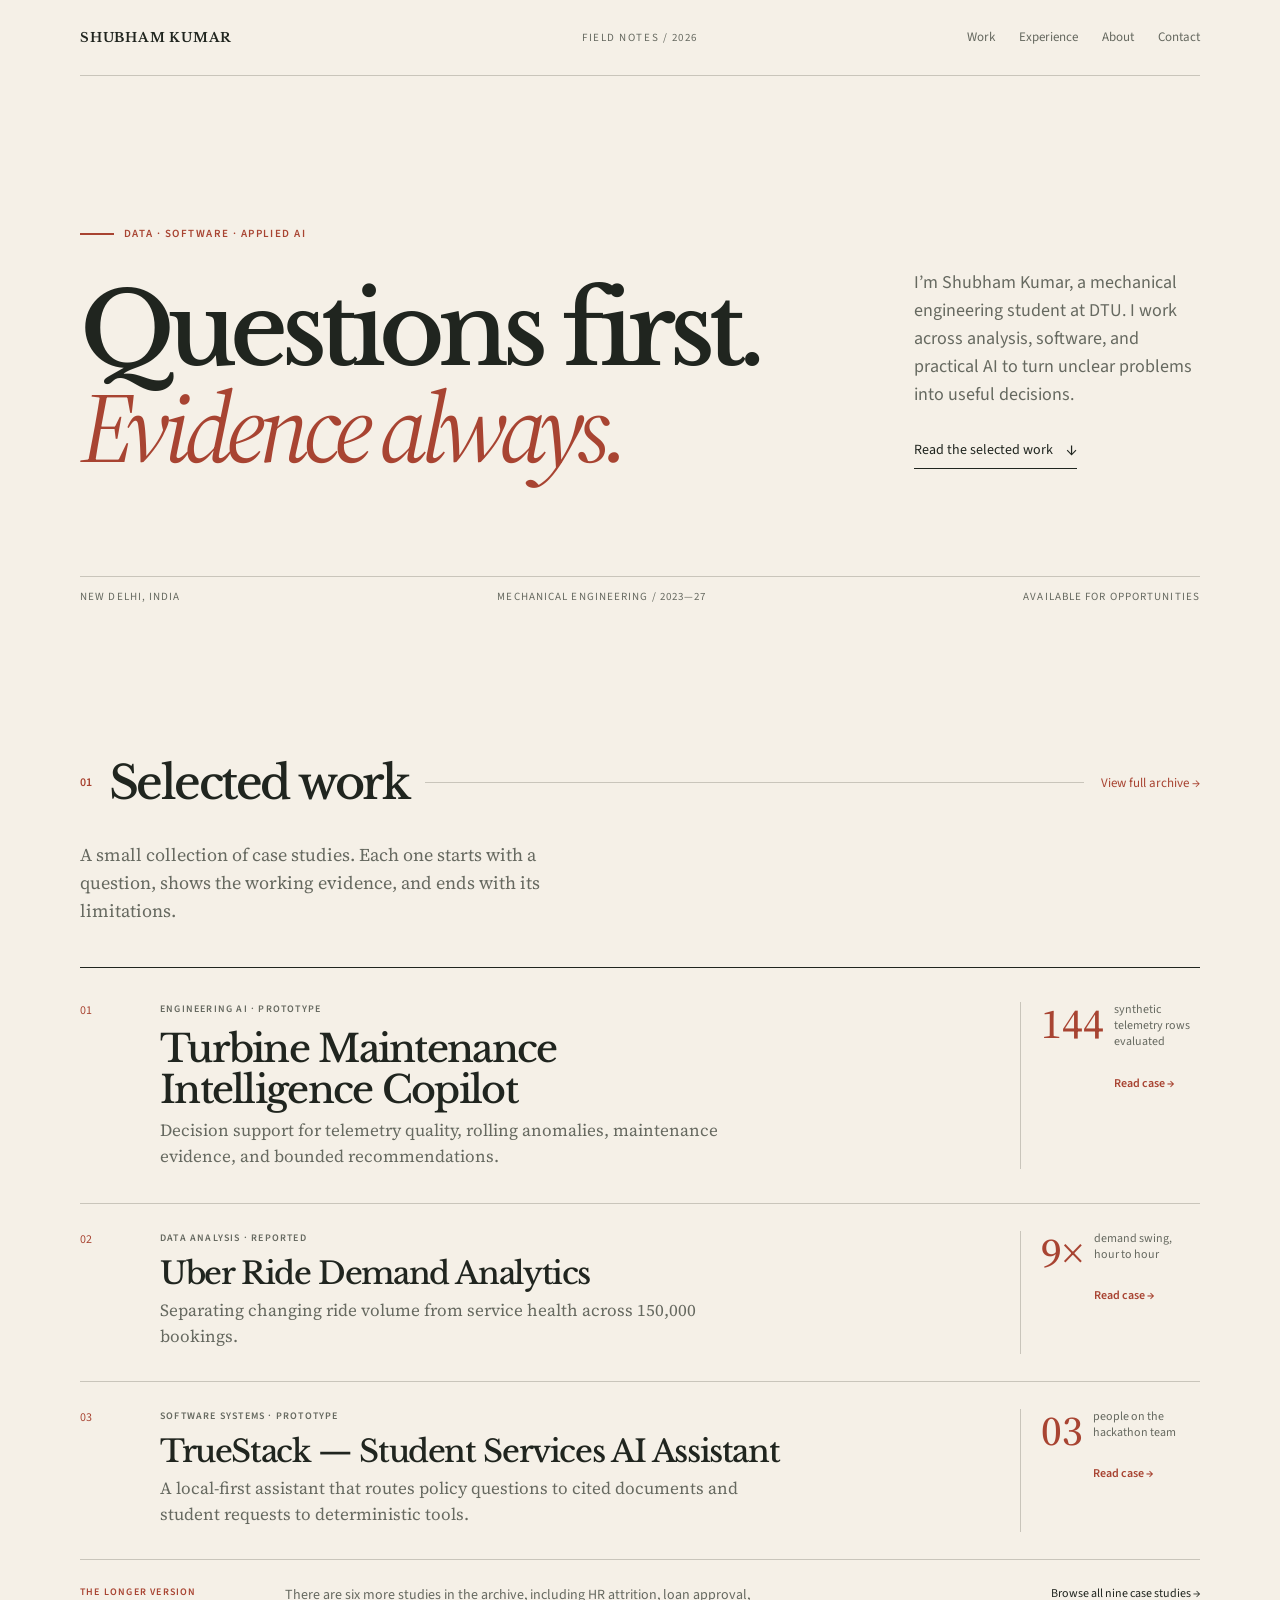
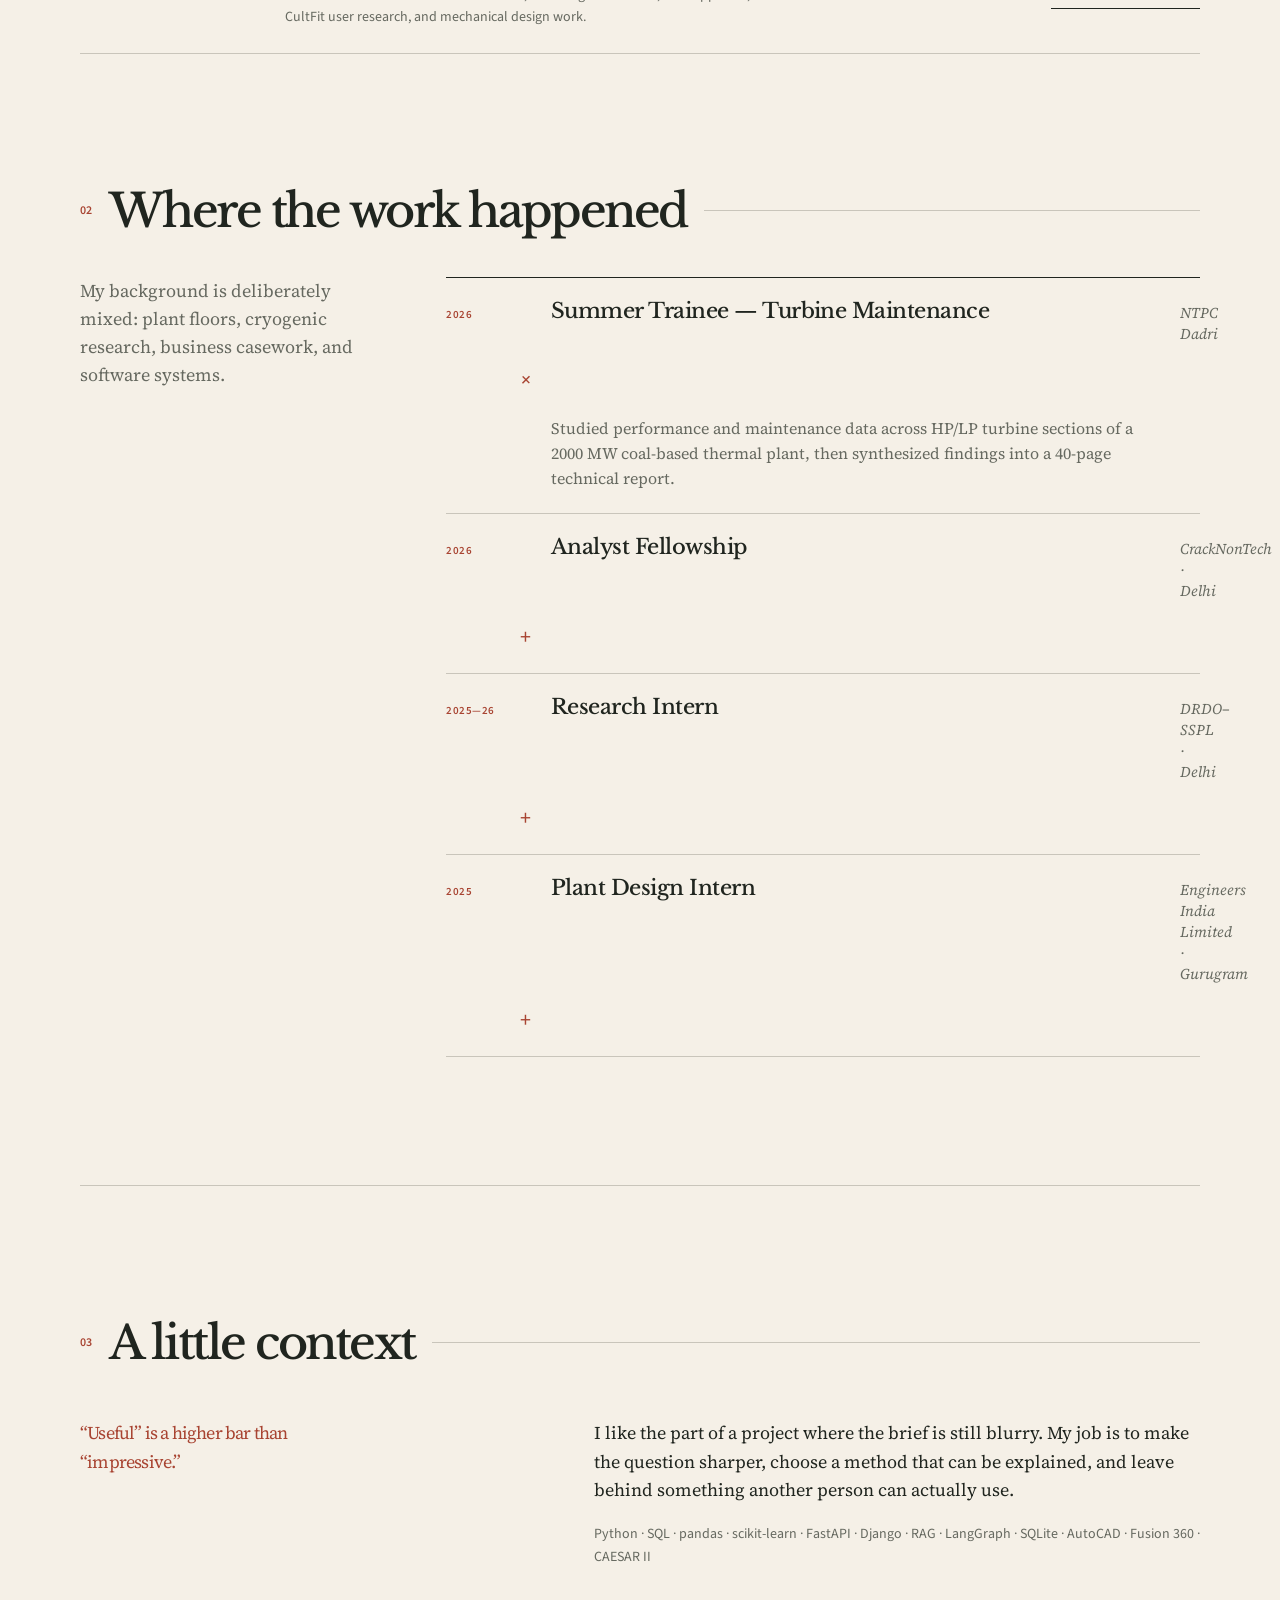
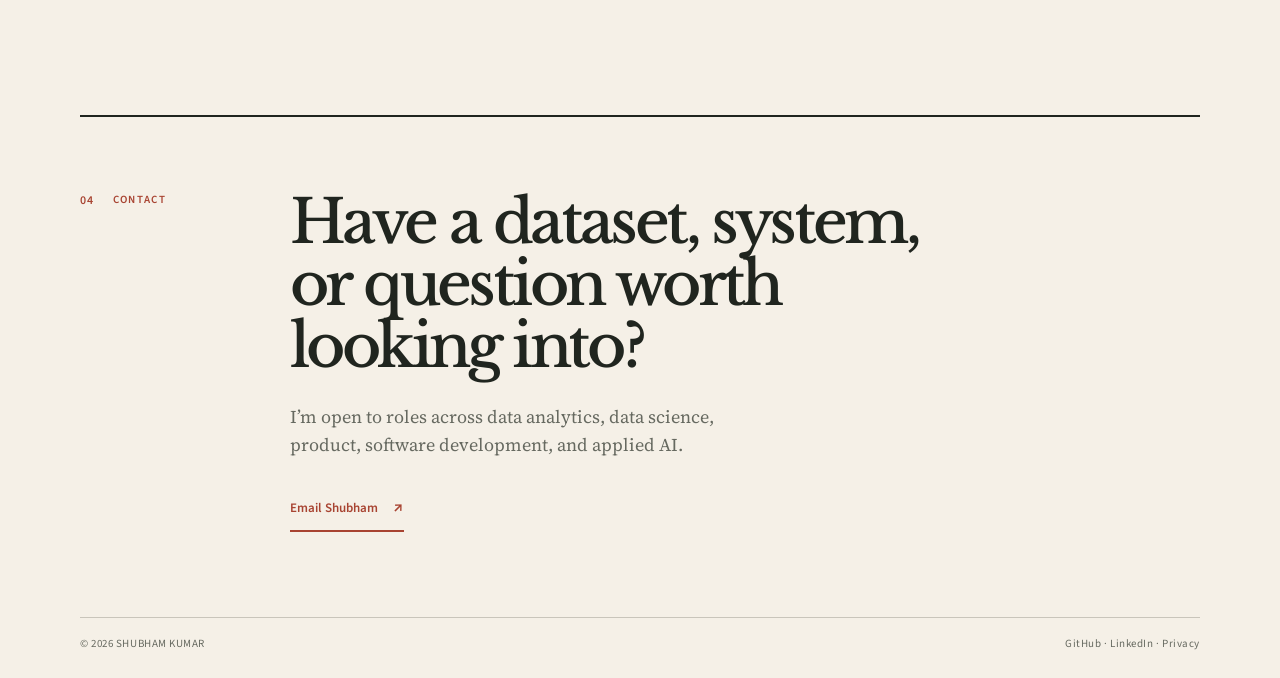
==== commit 05c4b041: "Redesign homepage as editorial field notes" ====
--- a/index.html
+++ b/index.html
@@ -1,81 +1,64 @@
 <!doctype html>
-<html lang="en" data-theme="light">
+<html lang="en">
 <head>
   <meta charset="utf-8">
   <meta name="viewport" content="width=device-width, initial-scale=1">
-  <title>Shubham Kumar — Data, Software & Applied AI</title>
-  <meta name="description" content="Shubham Kumar builds analytical tools, software systems, and applied AI workflows for messy real-world problems.">
+  <title>Shubham Kumar — Selected Work</title>
+  <meta name="description" content="Selected work by Shubham Kumar across data analysis, software, product thinking, and applied AI.">
   <link rel="canonical" href="https://nothing0g.github.io/analyst/">
   <meta property="og:type" content="website">
   <meta property="og:url" content="https://nothing0g.github.io/analyst/">
-  <meta property="og:title" content="Shubham Kumar — Data, Software & Applied AI">
-  <meta property="og:description" content="Analytical tools, software systems, and applied AI workflows for messy real-world problems.">
+  <meta property="og:title" content="Shubham Kumar — Selected Work">
+  <meta property="og:description" content="Data analysis, software, product thinking, and applied AI. Questions first. Evidence always.">
   <meta property="og:image" content="https://nothing0g.github.io/analyst/assets/og-card.svg">
-  <link rel="icon" href="data:image/svg+xml,%3Csvg xmlns='http://www.w3.org/2000/svg' viewBox='0 0 100 100'%3E%3Crect width='100' height='100' rx='22' fill='%231b1d1b'/%3E%3Ctext x='50' y='68' font-size='58' text-anchor='middle' fill='%23f4f1ea' font-family='Arial'%3ES%3C/text%3E%3C/svg%3E">
+  <link rel="icon" href="data:image/svg+xml,%3Csvg xmlns='http://www.w3.org/2000/svg' viewBox='0 0 100 100'%3E%3Crect width='100' height='100' fill='%231f2420'/%3E%3Ctext x='50' y='70' font-size='58' text-anchor='middle' fill='%23f4efe5' font-family='Georgia'%3ES%3C/text%3E%3C/svg%3E">
   <link rel="preconnect" href="https://fonts.googleapis.com">
   <link rel="preconnect" href="https://fonts.gstatic.com" crossorigin>
-  <link href="https://fonts.googleapis.com/css2?family=DM+Sans:wght@400;500;600;700&family=DM+Mono:wght@400;500&family=Playfair+Display:wght@500;600&display=swap" rel="stylesheet">
-  <link rel="stylesheet" href="style.css?v=quiet-editorial-20261027">
-  <script type="application/ld+json">
-  {"@context":"https://schema.org","@graph":[{"@type":"Person","@id":"https://nothing0g.github.io/analyst/#person","name":"Shubham Kumar","url":"https://nothing0g.github.io/analyst/","jobTitle":"Mechanical Engineering Student","sameAs":["https://github.com/Nothing0g","https://www.linkedin.com/in/shubham-kumar-diff/"]},{"@type":"WebSite","@id":"https://nothing0g.github.io/analyst/#website","url":"https://nothing0g.github.io/analyst/","name":"Shubham Kumar — Data, Software & Applied AI"}]}
-  </script>
+  <link href="https://fonts.googleapis.com/css2?family=Libre+Baskerville:wght@400;700&family=Source+Sans+3:wght@400;500;600;700&family=Source+Serif+4:opsz,wght@8..60,400;8..60,500;8..60,600&display=swap" rel="stylesheet">
+  <link rel="stylesheet" href="style.css?v=field-notes-20261027">
+  <script type="application/ld+json">{"@context":"https://schema.org","@type":"Person","name":"Shubham Kumar","url":"https://nothing0g.github.io/analyst/","jobTitle":"Mechanical Engineering Student","sameAs":["https://github.com/Nothing0g","https://www.linkedin.com/in/shubham-kumar-diff/"]}</script>
 </head>
 <body>
-  <a class="skip-link" href="#main">Skip to content</a>
-  <header class="site-header">
-    <a class="wordmark" href="#top" aria-label="Shubham Kumar home"><span class="wordmark-mark">S</span><span>SHUBHAM KUMAR</span></a>
-    <nav class="site-nav" aria-label="Main navigation">
-      <a href="#work">Work</a><a href="#experience">Experience</a><a href="#about">About</a><a href="#contact">Contact</a>
-    </nav>
-    <button class="theme-toggle" id="themeToggle" type="button" aria-label="Switch theme">◐</button>
-  </header>
+  <a class="skip-link" href="#main">Skip to main content</a>
+  <div class="page-shell">
+    <header class="masthead" id="top">
+      <a class="nameplate" href="#top">SHUBHAM KUMAR</a>
+      <p class="edition">FIELD NOTES / 2026</p>
+      <nav aria-label="Primary navigation"><a href="#work">Work</a><a href="#experience">Experience</a><a href="#about">About</a><a href="#contact">Contact</a></nav>
+    </header>
 
-  <main id="main">
-    <section class="hero" id="top" aria-labelledby="hero-title">
-      <div class="hero-kicker"><span class="status-dot"></span> NEW DELHI · DTU · OPEN TO WORK</div>
-      <div class="hero-grid">
-        <div>
-          <p class="hero-intro">Data · Software · Applied AI</p>
-          <h1 id="hero-title">Turning messy questions into <em>clear decisions.</em></h1>
+    <main id="main">
+      <section class="opening" aria-labelledby="intro-title">
+        <div class="opening-label"><span class="red-rule"></span><span>DATA · SOFTWARE · APPLIED AI</span></div>
+        <div class="opening-layout">
+          <h1 id="intro-title">Questions first.<br><i>Evidence always.</i></h1>
+          <div class="opening-note"><p>I’m Shubham Kumar, a mechanical engineering student at DTU. I work across analysis, software, and practical AI to turn unclear problems into useful decisions.</p><a class="underlined-link" href="#work">Read the selected work <b>↓</b></a></div>
         </div>
-        <div class="hero-side">
-          <p>I build analytical tools, software systems, and practical AI workflows that make complicated information easier to act on.</p>
-          <div class="hero-actions"><a class="button button-dark" href="#work">View selected work <span>↘</span></a><a class="text-link" href="mailto:shubham1sure@gmail.com">Start a conversation <span>↗</span></a></div>
+        <div class="opening-footer"><span>NEW DELHI, INDIA</span><span>MECHANICAL ENGINEERING / 2023—27</span><span>AVAILABLE FOR OPPORTUNITIES</span></div>
+      </section>
+
+      <section class="work" id="work" aria-labelledby="work-title">
+        <div class="section-line"><span>01</span><h2 id="work-title">Selected work</h2><span class="section-rule"></span><a href="projects/">View full archive →</a></div>
+        <p class="section-intro">A small collection of case studies. Each one starts with a question, shows the working evidence, and ends with its limitations.</p>
+        <div class="project-list">
+          <a class="project-row lead" href="projects/turbine-maintenance-copilot/"><div class="project-index">01</div><div class="project-main"><div class="project-meta">ENGINEERING AI <span>·</span> PROTOTYPE</div><h3>Turbine Maintenance<br class="desktop-only"> Intelligence Copilot</h3><p>Decision support for telemetry quality, rolling anomalies, maintenance evidence, and bounded recommendations.</p></div><div class="project-aside"><strong>144</strong><span>synthetic telemetry rows<br>evaluated</span><b>Read case →</b></div></a>
+          <a class="project-row" href="projects/uber-ride-demand/"><div class="project-index">02</div><div class="project-main"><div class="project-meta">DATA ANALYSIS <span>·</span> REPORTED</div><h3>Uber Ride Demand Analytics</h3><p>Separating changing ride volume from service health across 150,000 bookings.</p></div><div class="project-aside"><strong>9×</strong><span>demand swing,<br>hour to hour</span><b>Read case →</b></div></a>
+          <a class="project-row" href="projects/truestack-ai-assistant/"><div class="project-index">03</div><div class="project-main"><div class="project-meta">SOFTWARE SYSTEMS <span>·</span> PROTOTYPE</div><h3>TrueStack — Student Services AI Assistant</h3><p>A local-first assistant that routes policy questions to cited documents and student requests to deterministic tools.</p></div><div class="project-aside"><strong>03</strong><span>people on the<br>hackathon team</span><b>Read case →</b></div></a>
         </div>
-      </div>
-      <div class="hero-meta"><span>MECHANICAL ENGINEERING · 2023—27</span><span>PYTHON · SQL · FASTAPI · ML · RAG</span></div>
-    </section>
+        <div class="archive-note"><span>THE LONGER VERSION</span><p>There are six more studies in the archive, including HR attrition, loan approval, CultFit user research, and mechanical design work.</p><a class="underlined-link" href="projects/">Browse all nine case studies →</a></div>
+      </section>
 
-    <section class="work-section section-wrap" id="work" aria-labelledby="work-title">
-      <div class="section-heading"><div><p class="eyebrow">SELECTED WORK</p><h2 id="work-title">A few problems worth exploring.</h2></div><a class="text-link" href="projects/">Browse all 9 case studies <span>↗</span></a></div>
-      <a class="feature-case" href="projects/turbine-maintenance-copilot/">
-        <div class="feature-copy"><p class="case-meta">CASE 007 · ENGINEERING AI · PROTOTYPE</p><h3>Turbine Maintenance Intelligence Copilot</h3><p class="case-description">Evidence-grounded decision support for telemetry quality, anomaly review, maintenance evidence, and bounded recommendations.</p><div class="case-result"><strong>144</strong><span>synthetic telemetry rows evaluated with visible review triggers and evidence IDs.</span></div><span class="case-link">Read the case study <span>↗</span></span></div>
-        <div class="feature-visual" aria-hidden="true"><div class="visual-label">TELEMETRY / REVIEW</div><svg viewBox="0 0 640 300" role="presentation"><path class="chart-grid" d="M0 60H640M0 120H640M0 180H640M0 240H640"/><path class="chart-line faint" d="M0 160 C55 145 72 176 124 157 S193 150 243 162 S311 133 361 151 S430 136 474 150 S556 119 640 128"/><path class="chart-line strong" d="M0 194 C46 201 83 175 122 188 S191 150 234 174 S304 157 354 166 S413 155 462 128 S525 145 575 91 S610 88 640 55"/><circle class="chart-point" cx="575" cy="91" r="6"/><path class="chart-mark" d="M575 91V255"/></svg><div class="visual-footer"><span>QUALITY CHECK</span><span>→ REVIEW TRIGGER</span></div></div>
-      </a>
-      <div class="work-grid">
-        <a class="work-card" href="projects/uber-ride-demand/"><div class="card-top"><span>CASE 001 · ANALYTICS</span><span>REPORTED</span></div><div class="mini-chart ride-chart" aria-hidden="true"></div><h3>Uber Ride Demand Analytics</h3><p>Separating changing ride volume from service health across 150,000 bookings.</p><div class="card-bottom"><strong>9×</strong><span>demand swing, hour to hour</span><span class="arrow">↗</span></div></a>
-        <a class="work-card" href="projects/truestack-ai-assistant/"><div class="card-top"><span>CASE 009 · SOFTWARE</span><span>PROTOTYPE</span></div><div class="workflow-visual" aria-hidden="true"><span>QUESTION</span><i>→</i><span>ROUTE</span><i>→</i><span>TOOLS</span></div><h3>TrueStack — Student Services AI Assistant</h3><p>A local-first assistant connecting cited retrieval with deterministic, access-checked tools.</p><div class="card-bottom"><strong>3</strong><span>people on the team</span><span class="arrow">↗</span></div></a>
-      </div>
-    </section>
+      <section class="experience" id="experience" aria-labelledby="experience-title">
+        <div class="section-line"><span>02</span><h2 id="experience-title">Where the work happened</h2><span class="section-rule"></span></div>
+        <div class="experience-grid"><p class="section-intro">My background is deliberately mixed: plant floors, cryogenic research, business casework, and software systems.</p><div class="experience-list"><details open><summary><span>2026</span><strong>Summer Trainee — Turbine Maintenance</strong><em>NTPC Dadri</em><b>+</b></summary><p>Studied performance and maintenance data across HP/LP turbine sections of a 2000 MW coal-based thermal plant, then synthesized findings into a 40-page technical report.</p></details><details><summary><span>2026</span><strong>Analyst Fellowship</strong><em>CrackNonTech · Delhi</em><b>+</b></summary><p>Solved profitability, market-entry, and industry cases while applying SQL and Python to real business datasets.</p></details><details><summary><span>2025—26</span><strong>Research Intern</strong><em>DRDO–SSPL · Delhi</em><b>+</b></summary><p>Analyzed pulse tube refrigerator and dilution refrigeration cycles for ultra-low-temperature defense electronics applications.</p></details><details><summary><span>2025</span><strong>Plant Design Intern</strong><em>Engineers India Limited · Gurugram</em><b>+</b></summary><p>Created plant layout and piping drawings, worked with ASME/IS standards and CAESAR II, and automated an Excel reporting workflow.</p></details></div></div>
+      </section>
 
-    <section class="proof-strip section-wrap" aria-label="Experience highlights"><p class="eyebrow">PLACES WHERE I HAVE LEARNED</p><div><span>NTPC</span><span>DRDO–SSPL</span><span>EIL</span><span>CRACKNONTECH</span><span>DTU</span></div></section>
+      <section class="about" id="about" aria-labelledby="about-title"><div class="section-line"><span>03</span><h2 id="about-title">A little context</h2><span class="section-rule"></span></div><div class="about-grid"><p class="pull-quote">“Useful” is a higher bar than “impressive.”</p><div><p>I like the part of a project where the brief is still blurry. My job is to make the question sharper, choose a method that can be explained, and leave behind something another person can actually use.</p><p class="muted">Python · SQL · pandas · scikit-learn · FastAPI · Django · RAG · LangGraph · SQLite · AutoCAD · Fusion 360 · CAESAR II</p></div></div></section>
 
-    <section class="experience section-wrap" id="experience" aria-labelledby="experience-title">
-      <div class="section-heading"><div><p class="eyebrow">EXPERIENCE</p><h2 id="experience-title">Context behind the work.</h2></div><p class="section-note">A compact view. Open an entry for the longer version.</p></div>
-      <div class="timeline">
-        <details open><summary><span class="timeline-date">JUN—JUL 2026</span><span><strong>Summer Trainee — Turbine Maintenance</strong><small>NTPC Dadri · Gautam Budh Nagar, UP</small></span><b>+</b></summary><p>Analyzed operational and maintenance data across HP/LP turbine sections of a 2000 MW coal-based thermal plant, evaluated maintenance protocols, and synthesized findings into a 40-page technical report.</p></details>
-        <details><summary><span class="timeline-date">MAY—JUL 2026</span><span><strong>Analyst Fellowship</strong><small>CrackNonTech · Delhi</small></span><b>+</b></summary><p>Solved business cases, presented stakeholder-ready recommendations, and applied SQL and Python to real business datasets.</p></details>
-        <details><summary><span class="timeline-date">DEC 2025—JAN 2026</span><span><strong>Research Intern</strong><small>DRDO–SSPL · Delhi</small></span><b>+</b></summary><p>Analyzed pulse tube refrigerator and dilution refrigeration cycles for ultra-low-temperature defense electronics applications.</p></details>
-        <details><summary><span class="timeline-date">JUN—JUL 2025</span><span><strong>Plant Design Intern</strong><small>Engineers India Limited · Gurugram</small></span><b>+</b></summary><p>Created plant layout and piping drawings, worked with ASME/IS standards and CAESAR II, and automated a recurring Excel reporting workflow.</p></details>
-      </div>
-    </section>
+      <section class="contact" id="contact" aria-labelledby="contact-title"><div class="contact-label"><span>04</span><span>CONTACT</span></div><div><h2 id="contact-title">Have a dataset, system, or question worth looking into?</h2><p>I’m open to roles across data analytics, data science, product, software development, and applied AI.</p><a class="button" href="mailto:shubham1sure@gmail.com">Email Shubham <span>↗</span></a></div></section>
+    </main>
 
-    <section class="about section-wrap" id="about" aria-labelledby="about-title"><div class="about-copy"><p class="eyebrow">A LITTLE CONTEXT</p><h2 id="about-title">Engineering-trained.<br><em>Evidence-minded.</em></h2></div><div class="about-body"><p>I'm Shubham, a Mechanical Engineering student at Delhi Technological University. I enjoy moving from messy domain context to useful analysis, APIs, dashboards, and decision support.</p><p>I care about whether a result is explainable, tested, and useful—not just whether a demo looks convincing.</p><div class="skill-list"><span>Python</span><span>SQL</span><span>Data analysis</span><span>APIs</span><span>ML evaluation</span><span>Retrieval systems</span><span>Product thinking</span></div></div></section>
-
-    <section class="contact section-wrap" id="contact" aria-labelledby="contact-title"><div><p class="eyebrow">NEXT STEP</p><h2 id="contact-title">Have a problem worth looking into?</h2></div><div><p>I'm open to opportunities across data analytics, data science, product, software development, and applied AI.</p><a class="button button-light" href="mailto:shubham1sure@gmail.com">Get in touch <span>↗</span></a></div></section>
-  </main>
-
-  <footer class="site-footer section-wrap"><span>© 2026 SHUBHAM KUMAR</span><div><a href="https://github.com/Nothing0g" target="_blank" rel="noreferrer">GitHub ↗</a><a href="https://www.linkedin.com/in/shubham-kumar-diff/" target="_blank" rel="noreferrer">LinkedIn ↗</a><a href="privacy.html">Privacy</a></div></footer>
-  <script src="home.js"></script>
+    <footer class="footer"><span>© 2026 SHUBHAM KUMAR</span><span><a href="https://github.com/Nothing0g" target="_blank" rel="noreferrer">GitHub</a> · <a href="https://www.linkedin.com/in/shubham-kumar-diff/" target="_blank" rel="noreferrer">LinkedIn</a> · <a href="privacy.html">Privacy</a></span></footer>
+  </div>
 </body>
 </html>
--- a/style.css
+++ b/style.css
@@ -1,6 +1,4 @@
-:root{--paper:#f3f1eb;--paper-2:#e9e7df;--ink:#1d211e;--muted:#6c7069;--line:#d5d4cc;--accent:#b65d3d;--serif:'Playfair Display',Georgia,serif;--sans:'DM Sans',Arial,sans-serif;--mono:'DM Mono',monospace;--max:1180px;--ease:cubic-bezier(.2,.75,.25,1)}
-[data-theme=dark]{--paper:#1d211e;--paper-2:#252a26;--ink:#f2f0e9;--muted:#a6aaa1;--line:#3a403a;--accent:#e08a62}
-*{box-sizing:border-box}html{scroll-behavior:smooth}body{margin:0;background:var(--paper);color:var(--ink);font-family:var(--sans);line-height:1.55;-webkit-font-smoothing:antialiased}a{color:inherit;text-decoration:none}button{font:inherit;color:inherit}.skip-link{position:fixed;z-index:20;top:-50px;left:16px;padding:10px 14px;background:var(--ink);color:var(--paper)}.skip-link:focus{top:16px}.section-wrap,.site-header{width:min(var(--max),calc(100% - 64px));margin-inline:auto}.site-header{height:78px;display:flex;align-items:center;justify-content:space-between;border-bottom:1px solid var(--line)}.wordmark{display:flex;align-items:center;gap:10px;font:500 11px var(--mono);letter-spacing:.07em}.wordmark-mark{display:grid;place-items:center;width:26px;height:26px;border:1px solid var(--ink);border-radius:50%;font:600 14px var(--serif)}.site-nav{display:flex;gap:27px;margin-left:auto;margin-right:28px;font-size:13px}.site-nav a,.text-link,.site-footer a{color:var(--muted);transition:color .2s ease}.site-nav a:hover,.text-link:hover,.site-footer a:hover{color:var(--accent)}.theme-toggle{width:30px;height:30px;padding:0;border:1px solid var(--line);border-radius:50%;background:none;cursor:pointer;font-size:15px;line-height:1}.hero{width:min(var(--max),calc(100% - 64px));margin:0 auto;padding:clamp(84px,12vw,155px) 0 36px}.hero-kicker,.eyebrow,.case-meta,.card-top,.hero-meta,.timeline-date{font:500 10px var(--mono);letter-spacing:.1em;color:var(--muted)}.hero-kicker{display:flex;align-items:center;gap:9px}.status-dot{width:7px;height:7px;background:var(--accent);border-radius:50%}.hero-grid{display:grid;grid-template-columns:minmax(0,1.65fr) minmax(280px,.75fr);gap:80px;align-items:end;margin-top:31px}.hero-intro{margin:0 0 18px;color:var(--accent);font:500 12px var(--mono);letter-spacing:.08em;text-transform:uppercase}.hero h1{max-width:780px;margin:0;font-size:clamp(48px,7.5vw,106px);font-weight:500;letter-spacing:-.07em;line-height:.98}.hero h1 em,.about h2 em{font-family:var(--serif);font-weight:500;letter-spacing:-.055em}.hero-side{max-width:340px;padding-bottom:7px}.hero-side p{margin:0;color:var(--muted);font-size:17px;line-height:1.6}.hero-actions{display:flex;flex-wrap:wrap;align-items:center;gap:20px;margin-top:28px}.button{display:inline-flex;align-items:center;gap:16px;padding:13px 17px;border:1px solid transparent;font-size:13px;transition:transform .2s var(--ease),background .2s ease,color .2s ease}.button span,.text-link span,.case-link span{font-size:17px;line-height:0}.button:hover{transform:translateY(-2px)}.button-dark{background:var(--ink);color:var(--paper)}.button-light{background:var(--paper);color:var(--ink)}.text-link{font-size:13px;border-bottom:1px solid var(--line);padding-bottom:4px}.hero-meta{display:flex;justify-content:space-between;gap:20px;border-top:1px solid var(--line);margin-top:102px;padding-top:14px}.work-section{padding-top:130px}.section-heading{display:flex;align-items:end;justify-content:space-between;gap:30px;margin-bottom:36px}.eyebrow{margin:0 0 12px;color:var(--accent)}h2{margin:0;font-size:clamp(32px,4.2vw,57px);font-weight:500;letter-spacing:-.065em;line-height:1.02}.feature-case{display:grid;grid-template-columns:.9fr 1.1fr;min-height:430px;background:var(--paper-2);border:1px solid var(--line);transition:transform .3s var(--ease),border-color .3s ease}.feature-case:hover,.work-card:hover{transform:translateY(-4px);border-color:var(--accent)}.feature-copy{display:flex;flex-direction:column;padding:clamp(28px,4vw,55px)}.case-meta{color:var(--muted)}.feature-copy h3{max-width:420px;margin:28px 0 18px;font-size:clamp(28px,3.5vw,50px);font-weight:500;letter-spacing:-.06em;line-height:1.03}.case-description{max-width:390px;margin:0;color:var(--muted);font-size:16px}.case-result{display:flex;align-items:center;gap:15px;margin-top:auto;padding-top:35px;max-width:330px}.case-result strong{font:500 45px var(--serif);color:var(--accent)}.case-result span{font-size:12px;line-height:1.45;color:var(--muted)}.case-link{margin-top:28px;font:500 12px var(--mono);color:var(--accent)}.feature-visual{position:relative;display:flex;flex-direction:column;justify-content:space-between;min-height:430px;padding:24px 25px;background:var(--ink);color:var(--paper);overflow:hidden}.visual-label,.visual-footer{font:500 10px var(--mono);letter-spacing:.1em;color:var(--muted)}.visual-footer{display:flex;justify-content:space-between;border-top:1px solid rgba(243,241,235,.2);padding-top:12px;color:var(--paper)}.feature-visual svg{width:100%;height:auto;overflow:visible}.chart-grid{fill:none;stroke:rgba(243,241,235,.14);stroke-width:1}.chart-line{fill:none;stroke-linecap:round;stroke-linejoin:round}.chart-line.faint{stroke:rgba(243,241,235,.4);stroke-width:2}.chart-line.strong{stroke:var(--accent);stroke-width:4}.chart-point{fill:var(--accent);stroke:var(--paper);stroke-width:3}.chart-mark{stroke:var(--accent);stroke-width:1;stroke-dasharray:4 6}.work-grid{display:grid;grid-template-columns:repeat(2,1fr);gap:18px;margin-top:18px}.work-card{display:flex;flex-direction:column;min-height:330px;padding:25px;background:var(--paper);border:1px solid var(--line);transition:transform .3s var(--ease),border-color .3s ease}.card-top{display:flex;justify-content:space-between;gap:10px;font-size:9px}.work-card h3{margin:24px 0 9px;font-size:24px;line-height:1.08;letter-spacing:-.045em;font-weight:500}.work-card p{margin:0;max-width:440px;color:var(--muted);font-size:14px}.card-bottom{display:flex;align-items:baseline;gap:10px;margin-top:auto;padding-top:35px;color:var(--muted);font-size:12px}.card-bottom strong{font:500 36px var(--serif);color:var(--accent)}.card-bottom .arrow{margin-left:auto;color:var(--ink);font-size:19px}.mini-chart{height:65px;margin-top:30px;border-bottom:1px solid var(--line);background:linear-gradient(155deg,transparent 0 32%,var(--accent) 33% 34%,transparent 35% 44%,var(--accent) 45% 46%,transparent 47% 58%,var(--accent) 59% 60%,transparent 61%);clip-path:polygon(0 88%,10% 96%,20% 91%,30% 72%,40% 57%,50% 65%,60% 49%,70% 42%,80% 21%,90% 35%,100% 8%,100% 100%,0 100%)}.workflow-visual{display:flex;align-items:center;justify-content:center;gap:8px;min-height:65px;margin-top:30px;font:500 10px var(--mono)}.workflow-visual span{padding:7px 8px;border:1px solid var(--line)}.workflow-visual i{font-style:normal;color:var(--accent)}.proof-strip{padding-top:126px;padding-bottom:126px}.proof-strip>div{display:flex;flex-wrap:wrap;gap:12px 48px;padding-top:20px;border-top:1px solid var(--line);font:500 clamp(17px,2.2vw,26px) var(--serif);color:var(--muted)}.experience{padding-bottom:130px}.section-note{max-width:250px;margin:0;color:var(--muted);font-size:13px}.timeline{border-top:1px solid var(--line)}details{border-bottom:1px solid var(--line)}summary{display:grid;grid-template-columns:150px 1fr 30px;gap:22px;align-items:center;padding:23px 0;list-style:none;cursor:pointer}summary::-webkit-details-marker{display:none}summary strong{display:block;font-size:17px;font-weight:500;letter-spacing:-.02em}summary small{display:block;margin-top:5px;color:var(--muted);font-size:13px}summary b{justify-self:end;font-size:22px;font-weight:400;color:var(--accent);transition:transform .2s ease}details[open] summary b{transform:rotate(45deg)}details>p{max-width:650px;margin:0 0 24px 172px;color:var(--muted);font-size:14px}.about{display:grid;grid-template-columns:.9fr 1.1fr;gap:100px;padding-top:125px;padding-bottom:130px;border-top:1px solid var(--line)}.about-body{max-width:600px}.about-body p{margin:0 0 17px;color:var(--muted);font-size:17px}.skill-list{display:flex;flex-wrap:wrap;gap:7px;margin-top:28px}.skill-list span{padding:8px 11px;border:1px solid var(--line);font:500 11px var(--mono);color:var(--muted)}.contact{display:grid;grid-template-columns:1.1fr .9fr;gap:100px;padding:75px 0 90px;border-top:1px solid var(--line);background:var(--ink);color:var(--paper)}.contact:before{content:'';position:absolute;left:0;right:0;height:290px;background:var(--ink);z-index:-1}.contact .eyebrow{color:var(--accent)}.contact h2{max-width:650px}.contact>div:last-child{max-width:320px}.contact p{margin:0 0 28px;color:var(--muted)}.site-footer{display:flex;justify-content:space-between;gap:20px;padding-top:20px;padding-bottom:28px;background:var(--ink);color:var(--muted);font:500 10px var(--mono);letter-spacing:.06em}.site-footer:before{content:'';position:absolute;left:0;right:0;height:70px;background:var(--ink);z-index:-1}.site-footer div{display:flex;gap:20px}
-@media(max-width:800px){.section-wrap,.site-header,.hero{width:min(100% - 36px,var(--max))}.site-header{height:70px}.site-nav{gap:14px;margin-right:12px}.site-nav a:nth-child(2){display:none}.hero{padding-top:75px}.hero-grid,.feature-case,.about,.contact{grid-template-columns:1fr;gap:40px}.hero h1{font-size:clamp(47px,13vw,82px)}.hero-side{max-width:500px}.hero-meta{margin-top:70px;flex-direction:column;gap:8px}.work-section,.proof-strip{padding-top:90px}.feature-visual{min-height:300px}.feature-case{min-height:0}.work-grid{grid-template-columns:1fr}.section-heading{align-items:flex-start;flex-direction:column;gap:20px}.proof-strip{padding-bottom:90px}.experience{padding-bottom:90px}.about{padding-top:90px;padding-bottom:90px;gap:35px}.contact{padding-top:55px;padding-bottom:62px;gap:20px}.contact:before{height:380px}summary{grid-template-columns:100px 1fr 24px;gap:14px}details>p{margin-left:114px}.site-footer{flex-direction:column;gap:14px}.site-footer div{gap:15px}}
-@media(max-width:480px){.site-nav a:nth-child(4){display:none}.theme-toggle{margin-left:10px}.hero-kicker{font-size:9px}.hero h1{font-size:clamp(44px,13vw,65px)}.feature-copy,.feature-visual,.work-card{padding:21px}.feature-visual{min-height:250px}.visual-footer{font-size:8px}.proof-strip>div{gap:12px 23px}.proof-strip>div span{font-size:18px}summary{grid-template-columns:1fr 22px}summary .timeline-date{grid-column:1 / -1;font-size:9px}details>p{margin-left:0}.site-footer div{flex-wrap:wrap}}
-@media(prefers-reduced-motion:reduce){html{scroll-behavior:auto}*,*:before,*:after{transition-duration:.01ms!important;animation-duration:.01ms!important}}
+:root{--paper:#f5f0e7;--paper-deep:#ebe4d8;--ink:#20251f;--muted:#666960;--rule:#c9c5bb;--red:#a84432;--serif:'Source Serif 4',Georgia,serif;--display:'Libre Baskerville',Georgia,serif;--sans:'Source Sans 3',Arial,sans-serif;--max:1120px}*{box-sizing:border-box}html{scroll-behavior:smooth}body{margin:0;background:var(--paper);color:var(--ink);font-family:var(--sans);font-size:16px;line-height:1.55;-webkit-font-smoothing:antialiased}.page-shell{width:min(var(--max),calc(100% - 64px));margin:0 auto}.skip-link{position:fixed;top:-60px;left:16px;z-index:10;padding:10px 14px;background:var(--ink);color:var(--paper)}.skip-link:focus{top:16px}a{color:inherit;text-decoration:none}a:focus-visible,summary:focus-visible{outline:2px solid var(--red);outline-offset:5px}.masthead{display:grid;grid-template-columns:1fr 1fr 1fr;align-items:center;height:76px;border-bottom:1px solid var(--rule)}.nameplate{font:700 13px var(--display);letter-spacing:.06em}.edition{text-align:center;margin:0;color:var(--muted);font:11px var(--sans);letter-spacing:.14em}.masthead nav{display:flex;justify-content:flex-end;gap:24px;font-size:13px}.masthead nav a{border-bottom:1px solid transparent;color:var(--muted)}.masthead nav a:hover{border-color:var(--red);color:var(--red)}.opening{padding:clamp(80px,12vw,150px) 0 22px}.opening-label{display:flex;align-items:center;gap:10px;color:var(--red);font:600 11px var(--sans);letter-spacing:.13em}.red-rule{display:inline-block;width:34px;height:2px;background:var(--red)}.opening-layout{display:grid;grid-template-columns:minmax(0,1.45fr) minmax(280px,.55fr);gap:80px;align-items:end;margin-top:28px}.opening h1{max-width:830px;margin:0;font:500 clamp(50px,8.2vw,100px)/.97 var(--display);letter-spacing:-.07em}.opening h1 i{font-family:var(--serif);font-weight:400;color:var(--red)}.opening-note{max-width:320px;padding-bottom:7px}.opening-note p{margin:0;color:var(--muted);font-size:18px;line-height:1.55}.underlined-link{display:inline-flex;gap:13px;align-items:center;margin-top:28px;padding-bottom:4px;border-bottom:1px solid var(--ink);font-size:14px}.underlined-link:hover{border-color:var(--red);color:var(--red)}.underlined-link b{font-weight:400;font-size:18px}.opening-footer{display:flex;justify-content:space-between;gap:20px;margin-top:100px;padding-top:12px;border-top:1px solid var(--rule);color:var(--muted);font:11px var(--sans);letter-spacing:.1em}.work,.experience,.about{padding-top:128px}.section-line{display:flex;align-items:center;gap:17px}.section-line>span:first-child,.contact-label span:first-child{color:var(--red);font:600 12px var(--sans)}.section-line h2{margin:0;font:500 clamp(27px,3.8vw,46px) var(--display);letter-spacing:-.055em;white-space:nowrap}.section-rule{height:1px;flex:1;background:var(--rule)}.section-line>a{color:var(--red);font-size:13px;white-space:nowrap}.section-intro{max-width:500px;margin:30px 0 42px;color:var(--muted);font:400 18px/1.55 var(--serif)}.project-list{border-top:1px solid var(--ink)}.project-row{display:grid;grid-template-columns:55px minmax(0,1fr) 180px;gap:25px;min-height:178px;padding:27px 0;border-bottom:1px solid var(--rule);transition:background .2s ease,padding .2s ease}.project-row:hover{background:var(--paper-deep);padding-left:14px;padding-right:14px}.project-row.lead{min-height:225px;padding-top:34px;padding-bottom:34px}.project-index{color:var(--red);font:12px var(--sans)}.project-meta{color:var(--muted);font:600 10px var(--sans);letter-spacing:.12em}.project-main h3{margin:12px 0 8px;font:500 clamp(23px,3vw,38px)/1.08 var(--display);letter-spacing:-.045em}.project-row:not(.lead) .project-main h3{font-size:clamp(21px,2.4vw,31px)}.project-main p{max-width:610px;margin:0;color:var(--muted);font:17px/1.5 var(--serif)}.project-aside{display:grid;grid-template-columns:auto 1fr;align-content:start;gap:6px 10px;border-left:1px solid var(--rule);padding-left:20px}.project-aside strong{grid-row:span 2;color:var(--red);font:500 42px/1 var(--serif)}.project-aside span{color:var(--muted);font-size:12px;line-height:1.35}.project-aside b{grid-column:2;margin-top:18px;color:var(--red);font:600 12px var(--sans)}.archive-note{display:grid;grid-template-columns:180px 1fr auto;gap:25px;align-items:start;padding:25px 0;border-bottom:1px solid var(--rule)}.archive-note>span{color:var(--red);font:600 10px var(--sans);letter-spacing:.12em}.archive-note p{max-width:500px;margin:0;color:var(--muted);font-size:14px}.archive-note .underlined-link{margin:0;font-size:12px}.experience-grid{display:grid;grid-template-columns:.55fr 1.45fr;gap:80px;margin-top:38px}.experience-grid .section-intro{margin:0}.experience-list{border-top:1px solid var(--ink)}details{border-bottom:1px solid var(--rule)}summary{display:grid;grid-template-columns:85px 1fr 20px;gap:20px;align-items:baseline;padding:20px 0;cursor:pointer;list-style:none}summary::-webkit-details-marker{display:none}summary>span{color:var(--red);font:600 11px var(--sans);letter-spacing:.05em}summary strong{font:500 21px var(--display);letter-spacing:-.025em}summary em{display:block;margin-top:3px;color:var(--muted);font:italic 15px var(--serif)}summary b{justify-self:end;color:var(--red);font:400 22px var(--sans);transition:transform .2s ease}details[open] summary b{transform:rotate(45deg)}details>p{max-width:620px;margin:0 40px 22px 105px;color:var(--muted);font:16px/1.55 var(--serif)}.about{border-top:1px solid var(--rule);margin-top:128px;padding-bottom:128px}.about-grid{display:grid;grid-template-columns:.8fr 1.2fr;gap:110px;margin-top:48px}.pull-quote{max-width:310px;margin:0;color:var(--red);font:500 clamp(25px,3.3vw,42px)/1.12 var(--serif);letter-spacing:-.045em}.about-grid>div{max-width:620px}.about-grid p{margin:0 0 18px;font:18px/1.6 var(--serif)}.about-grid .muted{color:var(--muted);font:14px/1.65 var(--sans)}.contact{display:grid;grid-template-columns:180px 1fr;gap:30px;padding:75px 0 85px;border-top:2px solid var(--ink)}.contact-label{display:flex;gap:18px;color:var(--red);font:600 11px var(--sans);letter-spacing:.12em}.contact h2{max-width:700px;margin:0;font:500 clamp(32px,4.7vw,60px)/1.03 var(--display);letter-spacing:-.06em}.contact p{max-width:470px;margin:25px 0;color:var(--muted);font:18px/1.55 var(--serif)}.button{display:inline-block;padding:11px 0;border-bottom:2px solid var(--red);color:var(--red);font:600 13px var(--sans)}.button:hover{color:var(--ink);border-color:var(--ink)}.button span{font-size:17px;margin-left:12px}.footer{display:flex;justify-content:space-between;gap:20px;padding:18px 0 27px;border-top:1px solid var(--rule);color:var(--muted);font:11px var(--sans);letter-spacing:.05em}.footer a:hover{color:var(--red)}
+@media(max-width:800px){.page-shell{width:calc(100% - 38px)}.masthead{grid-template-columns:1fr auto;height:68px}.edition{display:none}.masthead nav{gap:16px}.masthead nav a:nth-child(2){display:none}.opening{padding-top:76px}.opening-layout,.experience-grid,.about-grid,.contact{grid-template-columns:1fr;gap:35px}.opening h1{font-size:clamp(48px,13vw,78px)}.opening-note{max-width:500px}.opening-footer{margin-top:70px;flex-direction:column;gap:7px}.work,.experience{padding-top:88px}.section-line{gap:11px}.section-line h2{white-space:normal}.section-line>a{font-size:12px}.section-intro{font-size:17px;margin:25px 0 32px}.project-row,.project-row.lead{grid-template-columns:35px minmax(0,1fr);gap:13px;min-height:0;padding:25px 0}.project-row:hover{padding-left:7px;padding-right:7px}.project-aside{grid-column:2;border-left:0;border-top:1px solid var(--rule);padding:18px 0 0;margin-top:10px}.project-aside b{margin-top:7px}.archive-note{grid-template-columns:1fr;gap:11px}.archive-note .underlined-link{width:max-content}.experience-grid{margin-top:30px}.about{margin-top:88px;padding-top:88px;padding-bottom:90px}.about-grid{margin-top:34px}.contact{padding-top:58px;padding-bottom:65px}.footer{flex-direction:column;gap:8px}}
+@media(max-width:480px){.masthead nav a:nth-child(4){display:none}.project-main h3,.project-row:not(.lead) .project-main h3{font-size:23px}.desktop-only{display:none}.project-main p{font-size:16px}.project-aside strong{font-size:36px}summary{grid-template-columns:62px 1fr 15px;gap:11px}summary strong{font-size:18px}details>p{margin-left:73px;font-size:15px}.contact h2{font-size:38px}.footer{font-size:10px}}
+@media(prefers-reduced-motion:reduce){html{scroll-behavior:auto}*,*:before,*:after{transition-duration:.01ms!important}}
